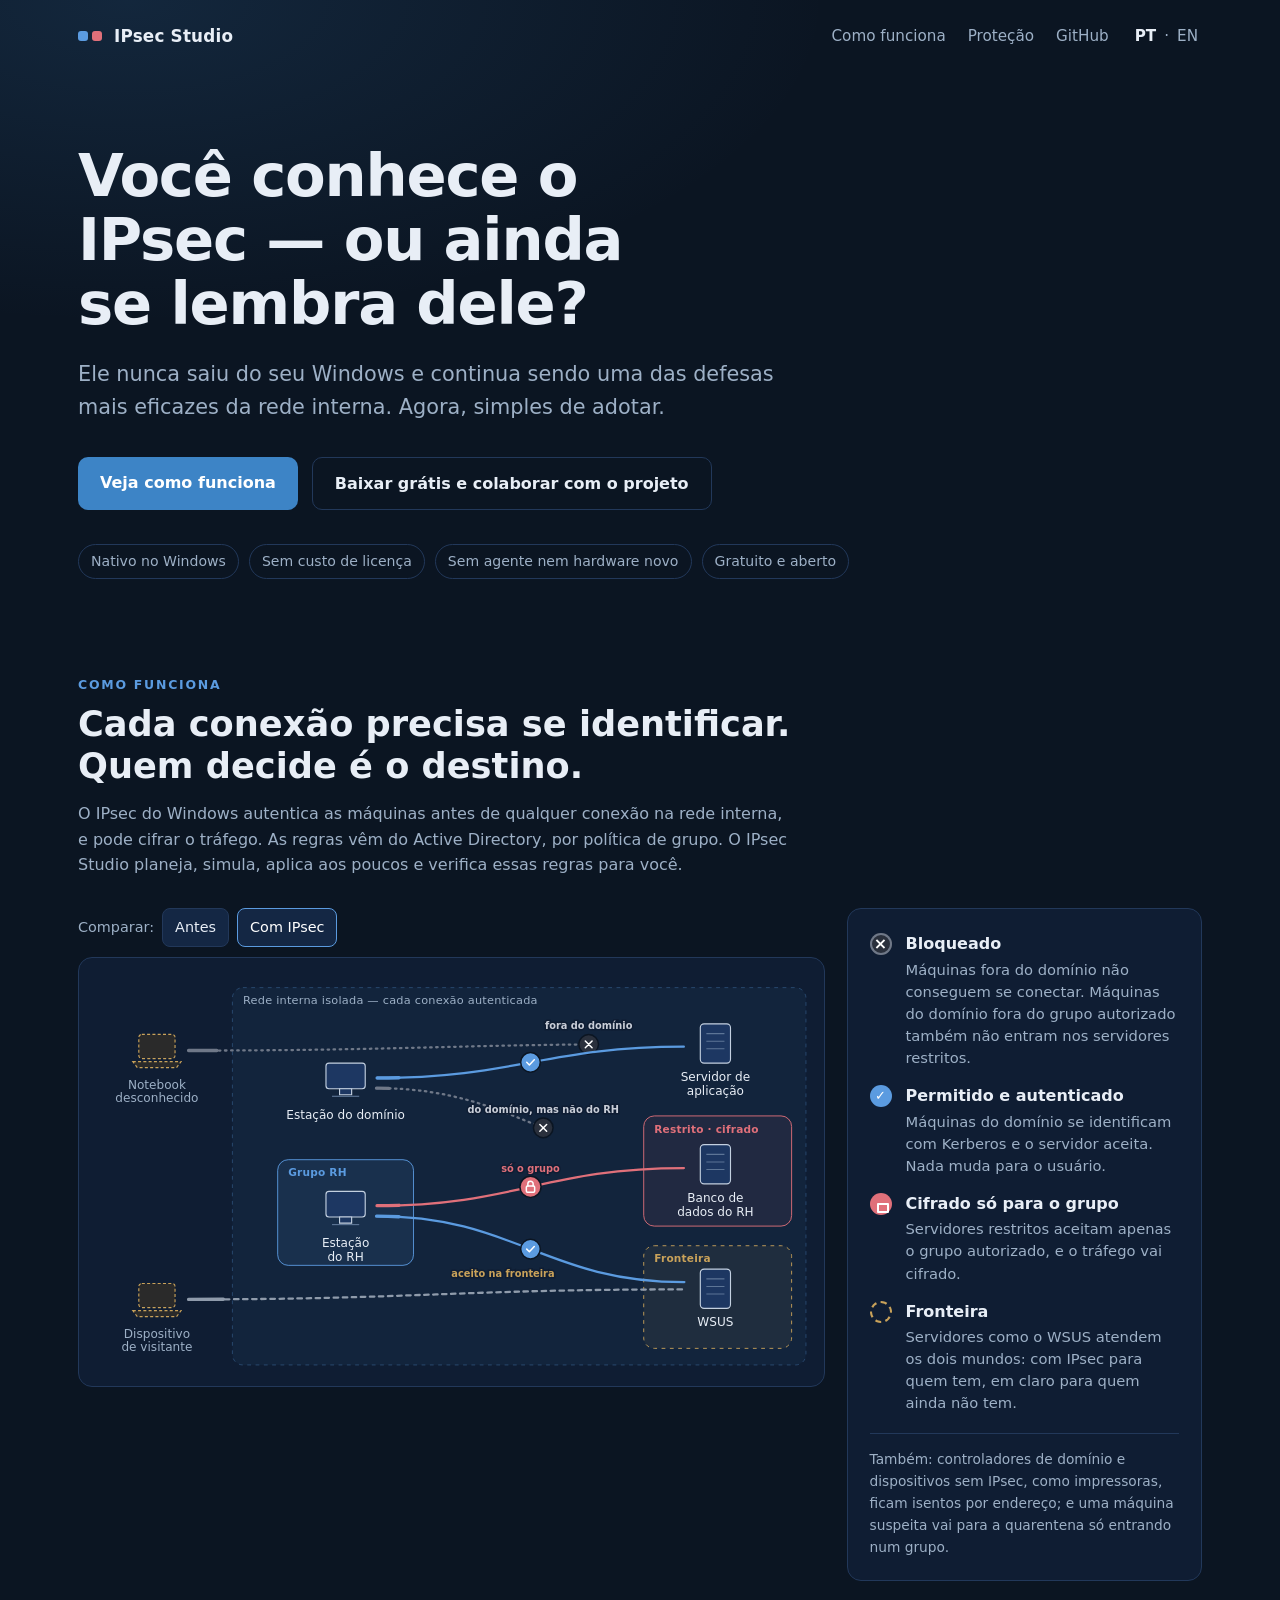
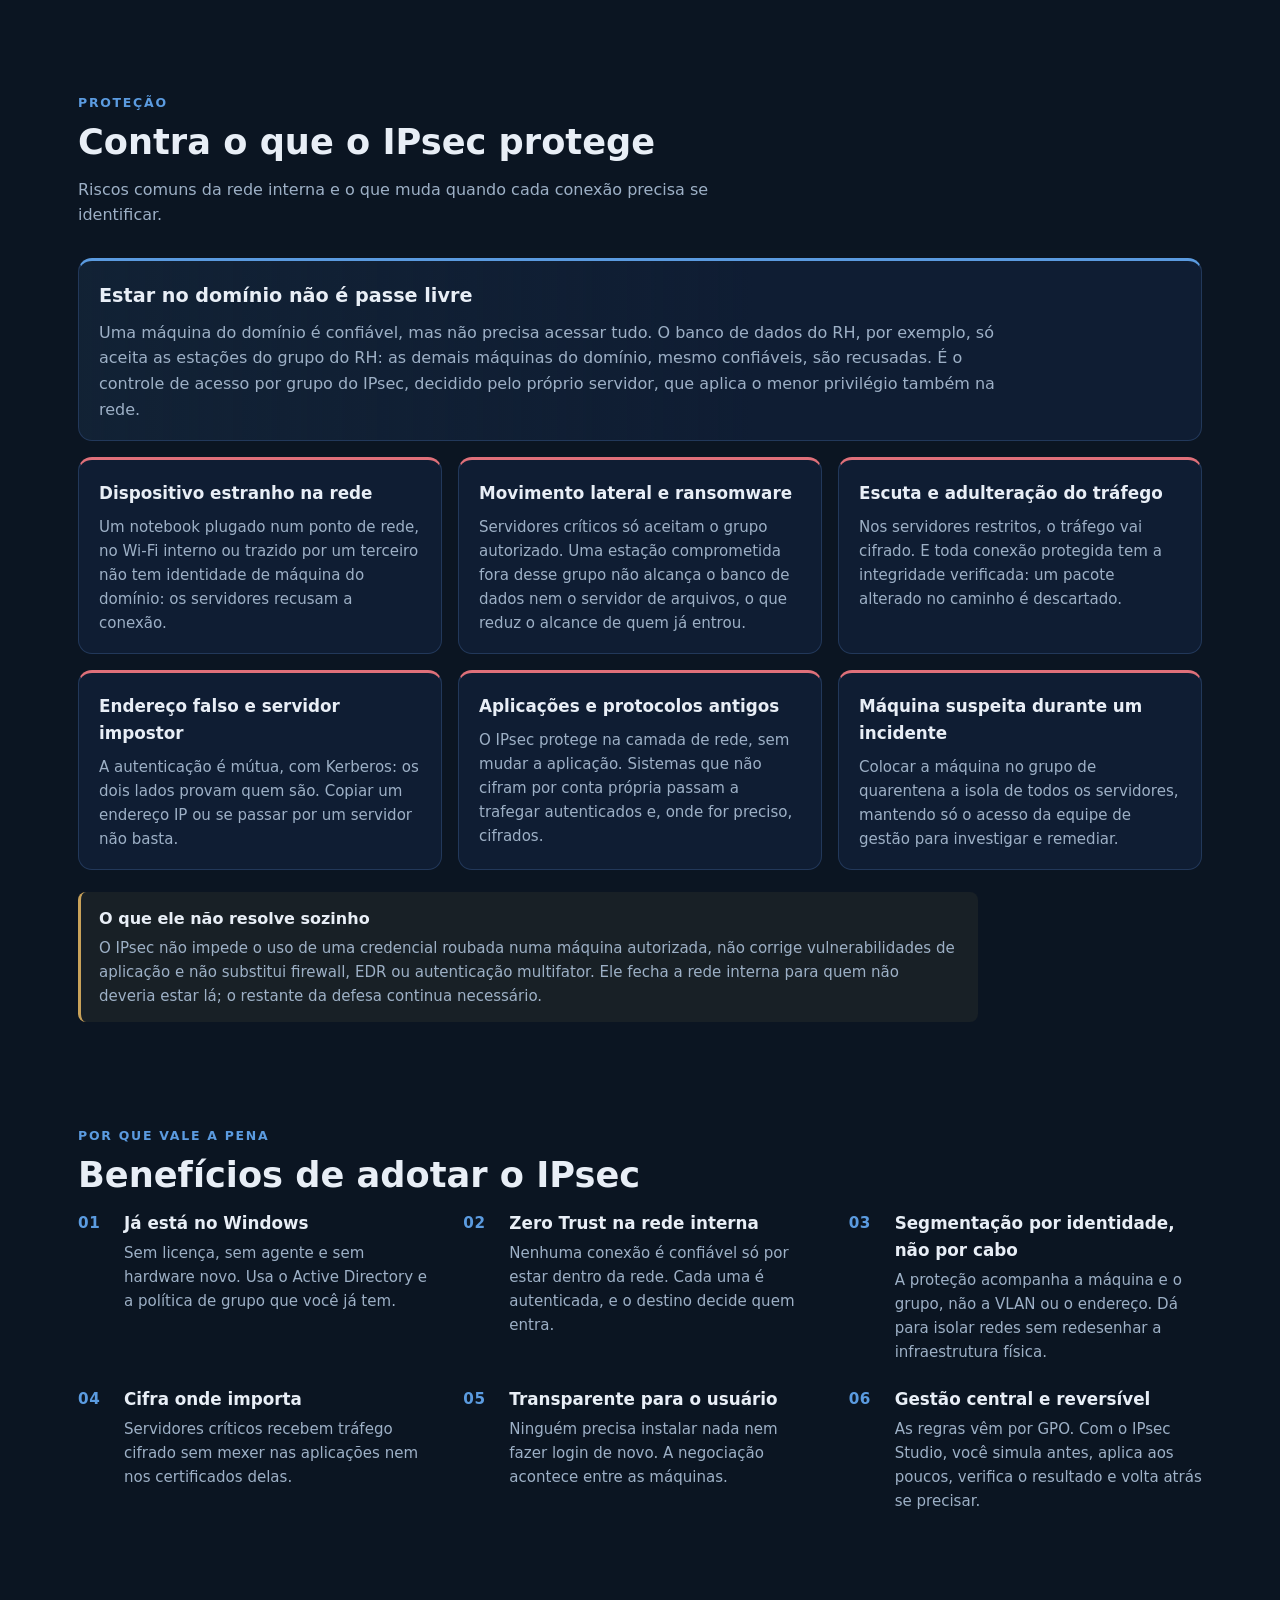
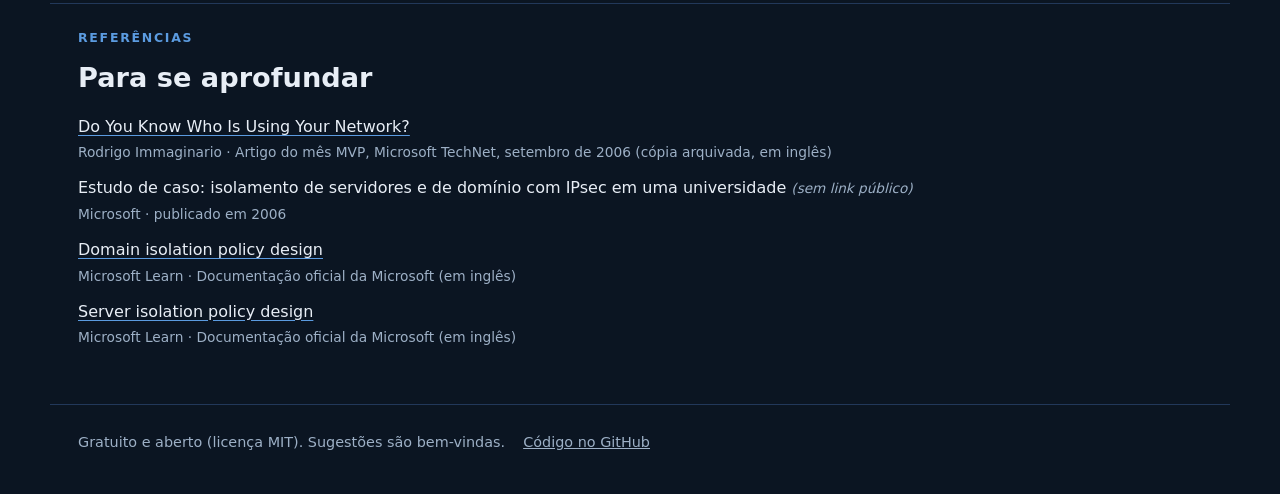
==== site/index.html @ 06e70c64 "Site prototype: group access among trusted domain machines (HR database example, also in the diagram" ====
<!doctype html>
<html lang="pt-BR">
<head>
  <meta charset="utf-8">
  <meta name="viewport" content="width=device-width, initial-scale=1">
  <meta http-equiv="Content-Security-Policy" content="default-src 'self'; img-src 'self' data:; style-src 'self'; script-src 'self'; base-uri 'none'; form-action 'none'">
  <title>IPsec Studio</title>
  <meta name="description" content="IPsec Studio: isolamento de rede interna com o IPsec nativo do Windows. Planejar, simular, aplicar aos poucos, verificar e voltar atrás.">
  <link rel="stylesheet" href="site.css">
</head>
<body>
  <header class="top">
    <a class="brand" href="#" id="brand">IPsec Studio</a>
    <nav>
      <a href="#how" data-i18n="nav.how">Como funciona</a>
      <a href="#protects" data-i18n="nav.protects">Proteção</a>
      <a href="https://github.com/rodrigoimmaginario/ipsec-studio" data-i18n="nav.github">GitHub</a>
      <span class="lang"><button type="button" id="lang-pt" aria-label="Português">PT</button><span aria-hidden="true">·</span><button type="button" id="lang-en" aria-label="English">EN</button></span>
    </nav>
  </header>

  <main>
    <section class="hero">
      <h1 id="headline">Você ainda se lembra do IPsec?</h1>
      <p class="subtitle" id="subtitle"></p>
      <div class="cta">
        <a class="btn primary" href="#how" id="cta-how" data-i18n="cta.how">Veja como funciona</a>
        <a class="btn ghost" href="https://github.com/rodrigoimmaginario/ipsec-studio/releases/latest" id="cta-download" data-i18n="cta.download">Baixar grátis</a>
      </div>
      <ul class="facts" id="facts"></ul>
    </section>

    <section class="how" id="how">
      <p class="eyebrow" data-i18n="how.eyebrow">Como funciona</p>
      <h2 data-i18n="how.title"></h2>
      <p class="intro" data-i18n="how.intro"></p>

      <div class="stage">
        <div class="diagram-wrap">
          <div class="compare" role="group" aria-labelledby="compare-label">
            <span id="compare-label" data-i18n="controls.compare">Comparar:</span>
            <button type="button" class="ctl" id="btn-before"></button>
            <button type="button" class="ctl" id="btn-after"></button>
          </div>
          <div class="diagram" id="diagram" role="img" aria-describedby="states"></div>
        </div>
        <div class="story">
          <p class="before-text" id="before-text" data-i18n="beforeText" hidden></p>
          <ul class="states" id="states"></ul>
          <p class="also" data-i18n="alsoNote"></p>
        </div>
      </div>
    </section>

    <section class="protects" id="protects">
      <p class="eyebrow" data-i18n="protects.eyebrow">Proteção</p>
      <h2 data-i18n="protects.title"></h2>
      <p class="intro" data-i18n="protects.intro"></p>
      <div class="card featured" id="protect-featured"></div>
      <ul class="cards" id="protect-items"></ul>
      <div class="limits">
        <b data-i18n="protects.limits.title"></b>
        <p data-i18n="protects.limits.text"></p>
      </div>
    </section>

    <section class="benefits" id="benefits">
      <p class="eyebrow" data-i18n="benefits.eyebrow">Por que vale a pena</p>
      <h2 data-i18n="benefits.title"></h2>
      <ul class="benefit-list" id="benefit-items"></ul>
    </section>

    <section class="references" id="references">
      <p class="eyebrow" data-i18n="references.eyebrow">Referências</p>
      <h2 data-i18n="references.title"></h2>
      <ul class="ref-list" id="ref-items"></ul>
    </section>
  </main>

  <footer class="foot">
    <span data-i18n="footer.free">Gratuito e aberto (licença MIT).</span>
    <a href="https://github.com/rodrigoimmaginario/ipsec-studio" data-i18n="footer.repo">Código no GitHub</a>
  </footer>

  <aside class="proto" id="proto-panel" hidden>
    <span data-i18n="proto.label">Protótipo — abertura:</span>
    <button type="button" id="proto-a">A</button><button type="button" id="proto-b">B</button><button type="button" id="proto-c">C</button>
  </aside>

  <script src="i18n.js"></script>
  <script src="model.js"></script>
  <script src="site.js"></script>
</body>
</html>
---- site/site.css ----
/* IPsec Studio site — sober, technical, dark. Outcome colours follow the product's simulation matrix
   (authenticated blue, encrypted wine, clear grey, refused graphite), adapted for a dark background. */
:root {
  --bg: #0b1522; --surface: #0f1d33; --surface-2: #142744; --line: #22385a;
  --ink: #e8eef6; --muted: #9db0c6; --accent: #3d84c6; --accent-ink: #ffffff;
  --auth: #5b9be0; --enc: #e0707a; --clear: #8f9bab; --refused: #6f7888; --refused-badge: #2a303c;
  --boundary: #c9a25a; --quarantine: #e0707a;
  --radius: 14px;
  --font: system-ui, -apple-system, "Segoe UI", Roboto, "Helvetica Neue", Arial, sans-serif;
}
* { box-sizing: border-box; }
html { scroll-behavior: smooth; }
@media (prefers-reduced-motion: reduce) { html { scroll-behavior: auto; } }
body { margin: 0; background: radial-gradient(1000px 460px at 10% 0%, rgba(61,132,198,.16), transparent 70%) no-repeat, var(--bg); color: var(--ink); font: 16px/1.6 var(--font); -webkit-font-smoothing: antialiased; }
a { color: inherit; }
button { font: inherit; cursor: pointer; }
:focus-visible { outline: 2px solid var(--accent); outline-offset: 3px; border-radius: 6px; }

/* header */
.top { display: flex; align-items: center; justify-content: space-between; max-width: 1180px; margin: 0 auto; padding: 22px 28px; }
.brand { font-weight: 700; letter-spacing: .2px; text-decoration: none; font-size: 1.05rem; }
.brand::before { content: ""; display: inline-block; width: 10px; height: 10px; margin-right: 10px; border-radius: 3px; background: var(--auth); box-shadow: 14px 0 0 var(--enc); margin-right: 26px; vertical-align: 1px; }
.top nav { display: flex; align-items: center; gap: 22px; font-size: .95rem; color: var(--muted); }
.top nav a { text-decoration: none; }
.top nav a:hover { color: var(--ink); }
.lang { display: inline-flex; align-items: center; gap: 4px; }
.lang button { background: none; border: 0; color: var(--muted); padding: 2px 4px; }
.lang button[aria-pressed="true"] { color: var(--ink); font-weight: 600; }

/* hero */
.hero { max-width: 1180px; margin: 0 auto; padding: 72px 28px 56px; }
.hero h1 { font-size: clamp(2.2rem, 5.2vw, 3.7rem); line-height: 1.08; letter-spacing: -.02em; max-width: 15ch; margin: 0 0 22px; }
.subtitle { font-size: clamp(1.05rem, 1.8vw, 1.3rem); color: var(--muted); max-width: 56ch; margin: 0 0 32px; }
.cta { display: flex; flex-wrap: wrap; gap: 14px; margin-bottom: 34px; }
.btn { display: inline-block; padding: 13px 22px; border-radius: 10px; text-decoration: none; font-weight: 600; }
.btn.primary { background: var(--accent); color: var(--accent-ink); }
.btn.primary:hover { filter: brightness(1.08); }
.btn.ghost { border: 1px solid var(--line); color: var(--ink); }
.btn.ghost:hover { border-color: var(--muted); }
.facts { list-style: none; display: flex; flex-wrap: wrap; gap: 10px; padding: 0; margin: 0; }
.facts li { font-size: .88rem; color: var(--muted); border: 1px solid var(--line); border-radius: 999px; padding: 5px 12px; }

/* how it works */
.how { max-width: 1180px; margin: 0 auto; padding: 40px 28px 72px; }
.eyebrow { text-transform: uppercase; letter-spacing: .14em; font-size: .78rem; color: var(--auth); margin: 0 0 8px; font-weight: 600; }
.how h2 { font-size: clamp(1.5rem, 3vw, 2.2rem); line-height: 1.2; margin: 0 0 14px; max-width: 30ch; }
.intro { color: var(--muted); max-width: 70ch; margin: 0 0 30px; }
.stage { display: grid; grid-template-columns: minmax(0, 2.1fr) minmax(260px, 1fr); gap: 22px; align-items: stretch; }
@media (max-width: 900px) { .stage { grid-template-columns: minmax(0, 1fr); } }
.diagram { background: var(--surface); border: 1px solid var(--line); border-radius: var(--radius); padding: 10px; }
.diagram svg { display: block; width: 100%; height: auto; }
.story { background: var(--surface); border: 1px solid var(--line); border-radius: var(--radius); padding: 22px; display: flex; flex-direction: column; }
.diagram-wrap { display: flex; flex-direction: column; gap: 10px; min-width: 0; }
.compare { display: flex; gap: 8px; align-items: center; flex-wrap: wrap; color: var(--muted); font-size: .9rem; }
.before-text { margin: 0 0 14px; padding: 10px 12px; border-left: 3px solid var(--clear); color: var(--ink); background: rgba(143,155,171,.08); border-radius: 6px; }
.before-text[hidden] { display: none; }
.states { list-style: none; padding: 0; margin: 0; display: grid; gap: 14px; transition: opacity .3s; }
.states.dim { opacity: .35; }
.state { display: grid; grid-template-columns: 26px 1fr; gap: 10px; align-items: start; }
.state b { display: block; font-size: 1rem; margin-bottom: 2px; }
.state p { margin: 0; color: var(--muted); font-size: .92rem; line-height: 1.5; }
.mark { width: 22px; height: 22px; border-radius: 50%; margin-top: 2px; position: relative; }
.state.refused .mark { background: var(--refused-badge); box-shadow: inset 0 0 0 2px var(--refused); }
.state.refused .mark::after { content: '×'; position: absolute; inset: 0; display: grid; place-items: center; color: #fff; font-weight: 700; line-height: 1; }
.state.auth .mark { background: var(--auth); }
.state.auth .mark::after { content: '✓'; position: absolute; inset: 0; display: grid; place-items: center; color: #fff; font-size: 13px; }
.state.enc .mark { background: var(--enc); }
.state.enc .mark::after { content: ''; position: absolute; left: 7px; top: 10px; width: 8px; height: 6px; border: 2px solid #fff; border-radius: 1px; }
.state.boundary .mark { background: transparent; border: 2px dashed var(--boundary); }
.also { margin: 18px 0 0; padding-top: 14px; border-top: 1px solid var(--line); color: var(--muted); font-size: .86rem; }
.ctl { background: var(--surface-2); color: var(--ink); border: 1px solid var(--line); border-radius: 8px; padding: 7px 12px; font-size: .9rem; }
.ctl:hover { border-color: var(--muted); }
.ctl[aria-pressed="true"] { border-color: var(--auth); color: #fff; }

/* diagram drawing */
.zone rect { fill: rgba(91,155,224,.05); stroke: rgba(91,155,224,.35); stroke-width: 1.2; stroke-dasharray: 5 6; }
.zone text { fill: var(--muted); font-size: 15px; letter-spacing: .02em; }
.zone.restricted rect { fill: rgba(224,112,122,.07); stroke: var(--enc); stroke-dasharray: none; }
.zone.boundary rect { fill: rgba(201,162,90,.07); stroke: var(--boundary); }
.zone.exempt rect { fill: rgba(143,155,171,.06); stroke: var(--clear); }
.zone.group rect { fill: rgba(91,155,224,.10); stroke: var(--auth); stroke-dasharray: none; }
.zone.restricted text, .zone.boundary text, .zone.group text { font-size: 14px; font-weight: 600; }
.zone.restricted text { fill: var(--enc); } .zone.boundary text { fill: var(--boundary); } .zone.group text { fill: var(--auth); }
.note { font-size: 13px; font-weight: 600; paint-order: stroke; stroke: var(--surface); stroke-width: 4px; }
.note.refused { fill: #c9ced8; } .note.enc { fill: var(--enc); } .note.clear { fill: var(--boundary); } .note.auth { fill: var(--auth); }
.node .dev { fill: #16294a; stroke: #5d7596; stroke-width: 1.5; }
.node .dev-line { stroke: #5d7596; stroke-width: 1.5; fill: none; }
.node text { fill: var(--muted); font-size: 16px; }
.node .dev { fill: #1d3762; stroke: #c3d0e0; }
.node text { fill: var(--ink); }
.node.outsider .dev { stroke: var(--boundary); stroke-dasharray: 4 3; fill: #2a2a2a; }
.node.outsider text { fill: var(--muted); }
.link .track { fill: none; stroke-width: 3; stroke-linecap: round; }
.link .pulse { fill: none; stroke-width: 4.5; stroke-linecap: round; stroke-dasharray: 7 93; stroke-dashoffset: 100; animation: travel 2.2s linear infinite; animation-delay: calc(var(--i) * .35s); }
.link.auth .track, .link.auth .pulse { stroke: var(--auth); }
.link.enc .track, .link.enc .pulse { stroke: var(--enc); }
.link.clear .track { stroke: var(--clear); stroke-dasharray: 6 6; } .link.clear .pulse { stroke: var(--clear); }
.link.refused .track { stroke: var(--refused); stroke-dasharray: 2 6; } .link.refused .pulse { stroke: var(--refused); animation-name: travel-stop; }
.badge circle { stroke: var(--bg); stroke-width: 2; }
.badge path, .badge rect { fill: none; stroke: #fff; stroke-width: 2; stroke-linecap: round; stroke-linejoin: round; }
.badge.auth circle { fill: var(--auth); } .badge.enc circle { fill: var(--enc); } .badge.refused circle { fill: var(--refused-badge); }
@keyframes travel { from { stroke-dashoffset: 100; } to { stroke-dashoffset: 0; } }
/* blocked: the pulse runs only along the line drawn up to the "X", stops there and fades */
@keyframes travel-stop { 0% { stroke-dashoffset: 100; opacity: 1; } 78% { stroke-dashoffset: 7; opacity: 1; } 100% { stroke-dashoffset: 7; opacity: 0; } }
svg[data-motion="reduced"] .pulse { display: none; }
@media (prefers-reduced-motion: reduce) { .link .pulse { display: none; } }

/* protection and benefits */
.protects, .benefits { max-width: 1180px; margin: 0 auto; padding: 40px 28px 64px; }
.protects h2, .benefits h2 { font-size: clamp(1.5rem, 3vw, 2.2rem); line-height: 1.2; margin: 0 0 14px; }
.cards { list-style: none; padding: 0; margin: 0 0 22px; display: grid; grid-template-columns: repeat(auto-fit, minmax(300px, 1fr)); gap: 16px; }
.card { background: var(--surface); border: 1px solid var(--line); border-radius: var(--radius); padding: 20px 20px 18px; border-top: 3px solid var(--enc); }
.card h3 { margin: 0 0 8px; font-size: 1.05rem; }
.card p { margin: 0; color: var(--muted); font-size: .94rem; }
.limits { border-left: 3px solid var(--boundary); background: rgba(201,162,90,.07); border-radius: 8px; padding: 14px 18px; max-width: 900px; }
.limits b { display: block; margin-bottom: 4px; }
.limits p { margin: 0; color: var(--muted); font-size: .94rem; }
.benefit-list { list-style: none; padding: 0; margin: 10px 0 26px; display: grid; grid-template-columns: repeat(auto-fit, minmax(320px, 1fr)); gap: 22px 32px; counter-reset: b; }
.benefit-list li { counter-increment: b; position: relative; padding-left: 46px; }
.benefit-list li::before { content: counter(b, decimal-leading-zero); position: absolute; left: 0; top: 1px; font-weight: 700; color: var(--auth); font-size: .95rem; letter-spacing: .04em; }
.benefit-list b { display: block; font-size: 1.05rem; margin-bottom: 4px; }
.benefit-list p { margin: 0; color: var(--muted); font-size: .94rem; }
.card.featured { margin: 0 0 16px; border-top-color: var(--auth); background: linear-gradient(90deg, rgba(74,144,217,.10), var(--surface) 60%); }
.card.featured h3 { font-size: 1.2rem; }
.card.featured p { font-size: 1rem; max-width: 90ch; }
.references { max-width: 1180px; margin: 0 auto; padding: 24px 28px 56px; border-top: 1px solid var(--line); }
.references h2 { font-size: clamp(1.3rem, 2.4vw, 1.7rem); margin: 0 0 14px; }
.ref-list { list-style: none; padding: 0; margin: 0; display: grid; gap: 12px; }
.ref-list li { display: grid; gap: 2px; }
.ref-list a { color: var(--ink); text-decoration: underline; text-decoration-color: var(--auth); text-underline-offset: 3px; }
.ref-list a:hover { color: var(--auth); }
.ref-list em { color: var(--muted); font-size: .85rem; }
.ref-list small { color: var(--muted); font-size: .86rem; }

/* footer and prototype selector */
.foot { max-width: 1180px; margin: 0 auto; padding: 26px 28px 40px; border-top: 1px solid var(--line); color: var(--muted); display: flex; gap: 18px; flex-wrap: wrap; font-size: .9rem; }
.proto { position: fixed; left: 16px; bottom: 16px; background: #fff; color: #10203a; border-radius: 10px; padding: 8px 10px; font-size: .82rem; box-shadow: 0 6px 22px rgba(0,0,0,.35); display: flex; gap: 6px; align-items: center; }
.proto[hidden] { display: none; }
.proto button { border: 1px solid #c8d3e0; background: #f4f7fb; border-radius: 6px; padding: 2px 8px; }
.proto button[aria-pressed="true"] { background: #10203a; color: #fff; border-color: #10203a; }

/* small screens: no horizontal overflow; the diagram keeps a readable size and scrolls inside its own box */
@media (max-width: 640px) {
  .top { padding: 16px 18px; }
  .top nav { gap: 14px; }
  .top nav a[href="#how"] { display: none; }
  .hero { padding: 44px 18px 36px; }
  .how, .protects, .benefits, .references { padding: 28px 18px 48px; }
  .diagram { overflow-x: auto; -webkit-overflow-scrolling: touch; }
  .diagram svg { min-width: 640px; }
}
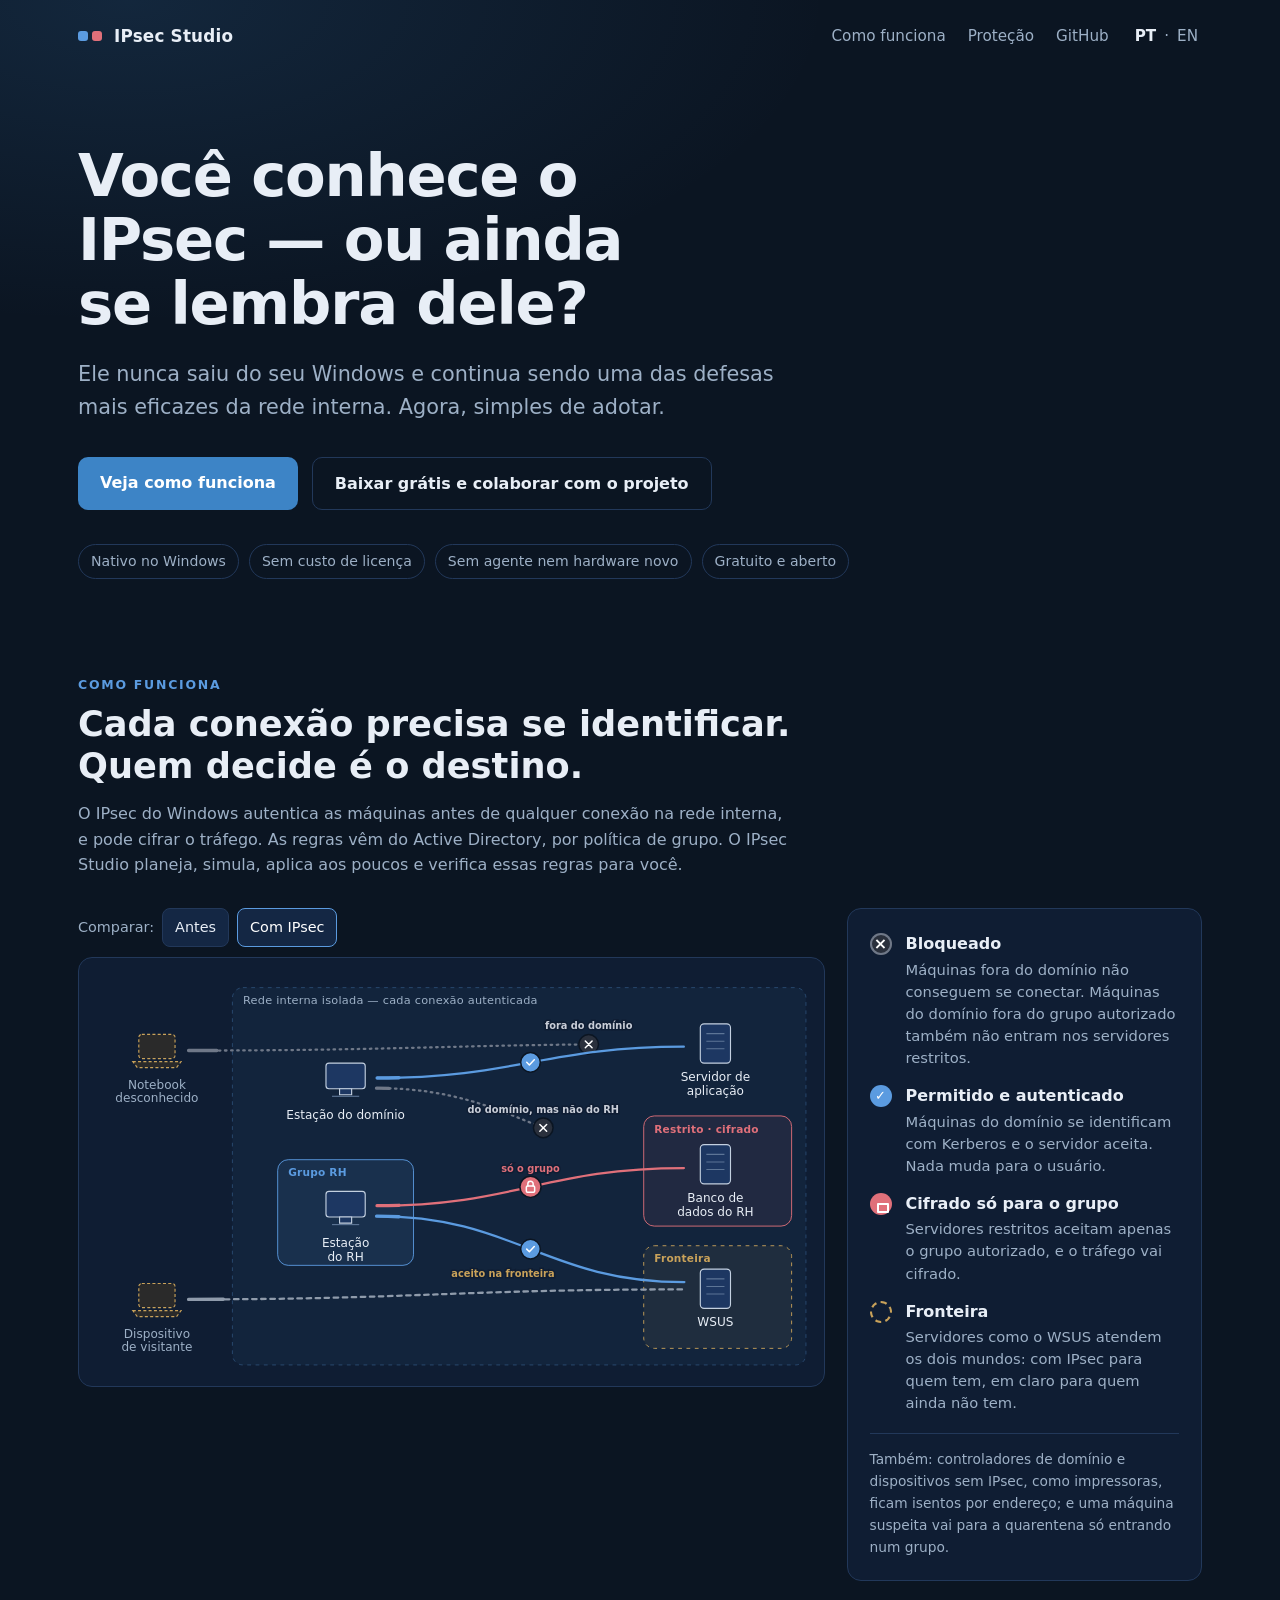
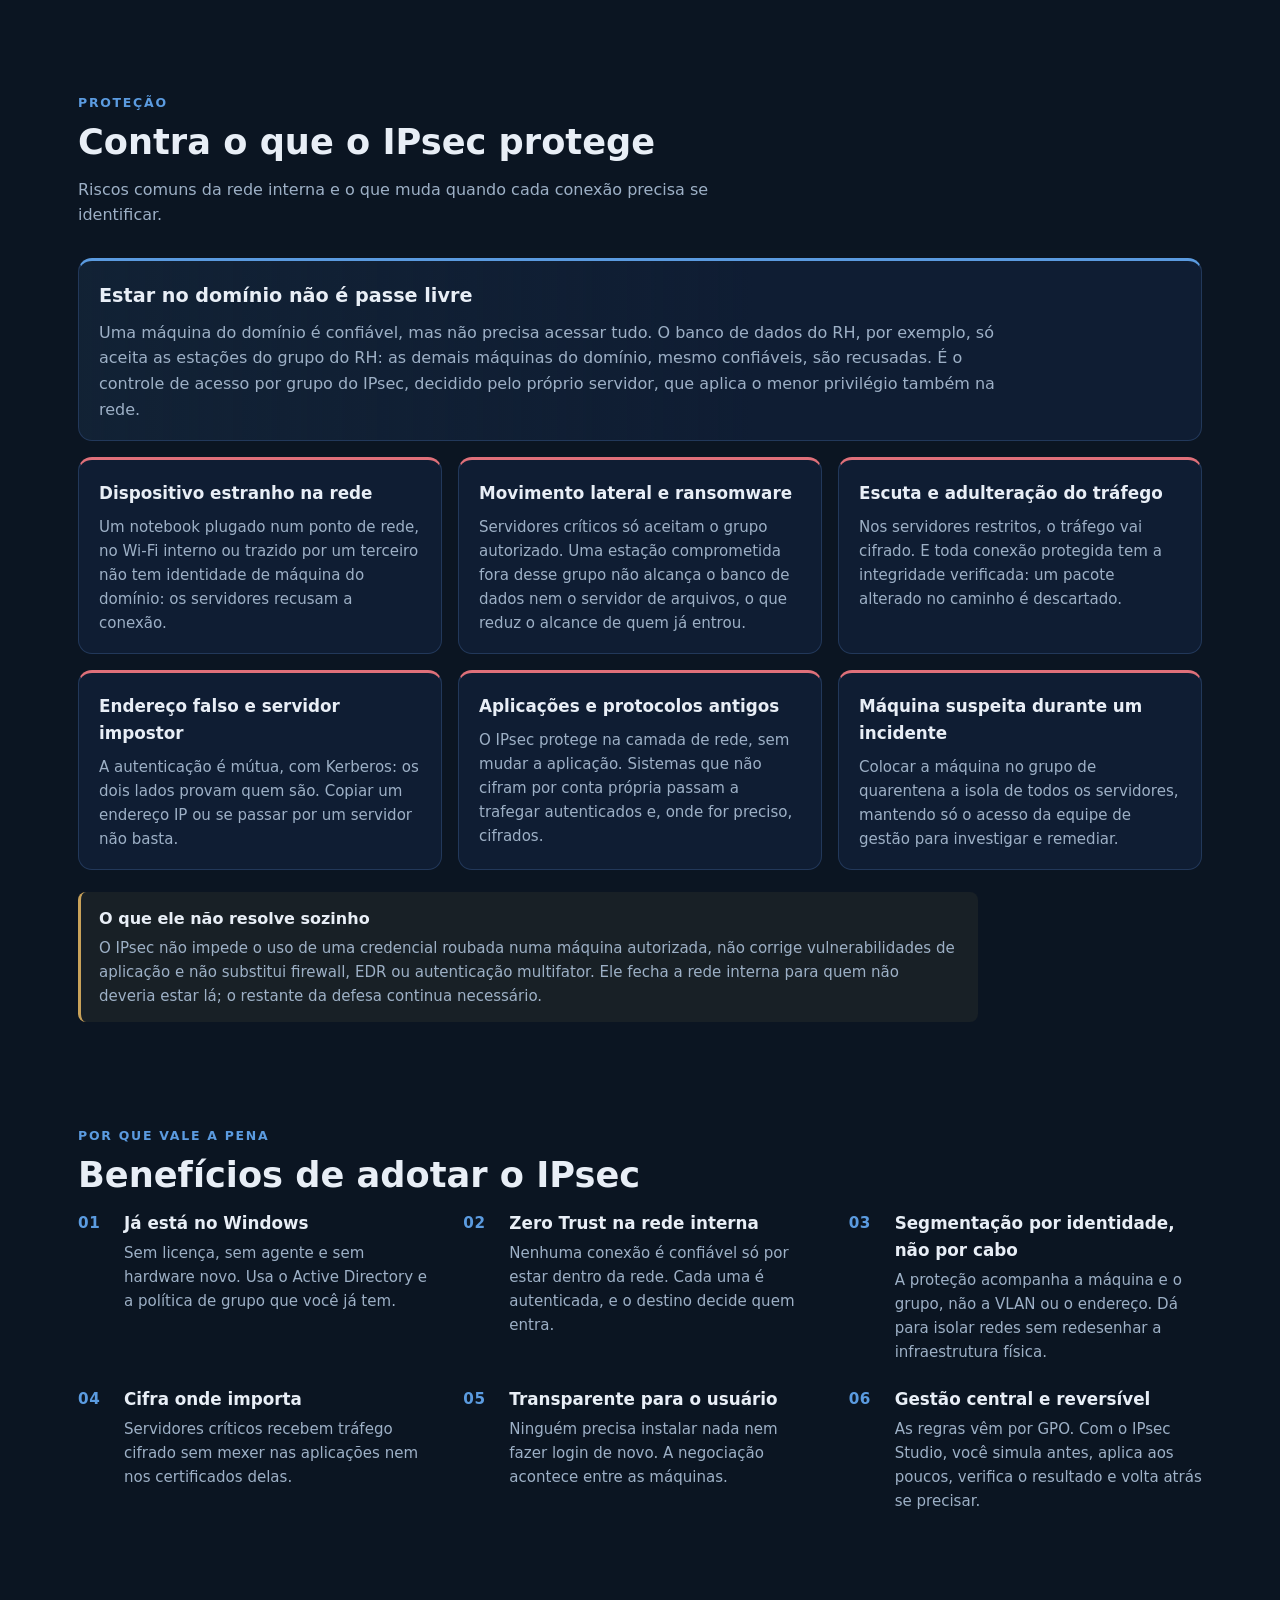
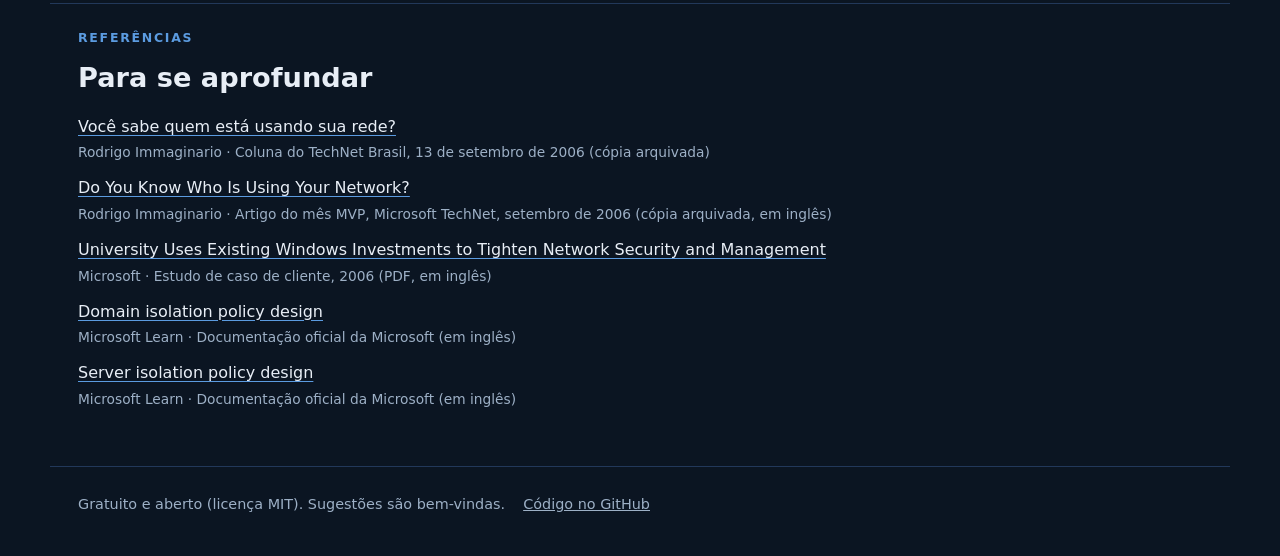
==== commit 48f4757c: "Site prototype: opening D from the 2006 article ('Do you know who is using your network?') and the P" ====
--- a/site/index.html
+++ b/site/index.html
@@ -84,7 +84,7 @@
 
   <aside class="proto" id="proto-panel" hidden>
     <span data-i18n="proto.label">Protótipo — abertura:</span>
-    <button type="button" id="proto-a">A</button><button type="button" id="proto-b">B</button><button type="button" id="proto-c">C</button>
+    <button type="button" id="proto-a">A</button><button type="button" id="proto-b">B</button><button type="button" id="proto-c">C</button><button type="button" id="proto-d">D</button>
   </aside>
 
   <script src="i18n.js"></script>
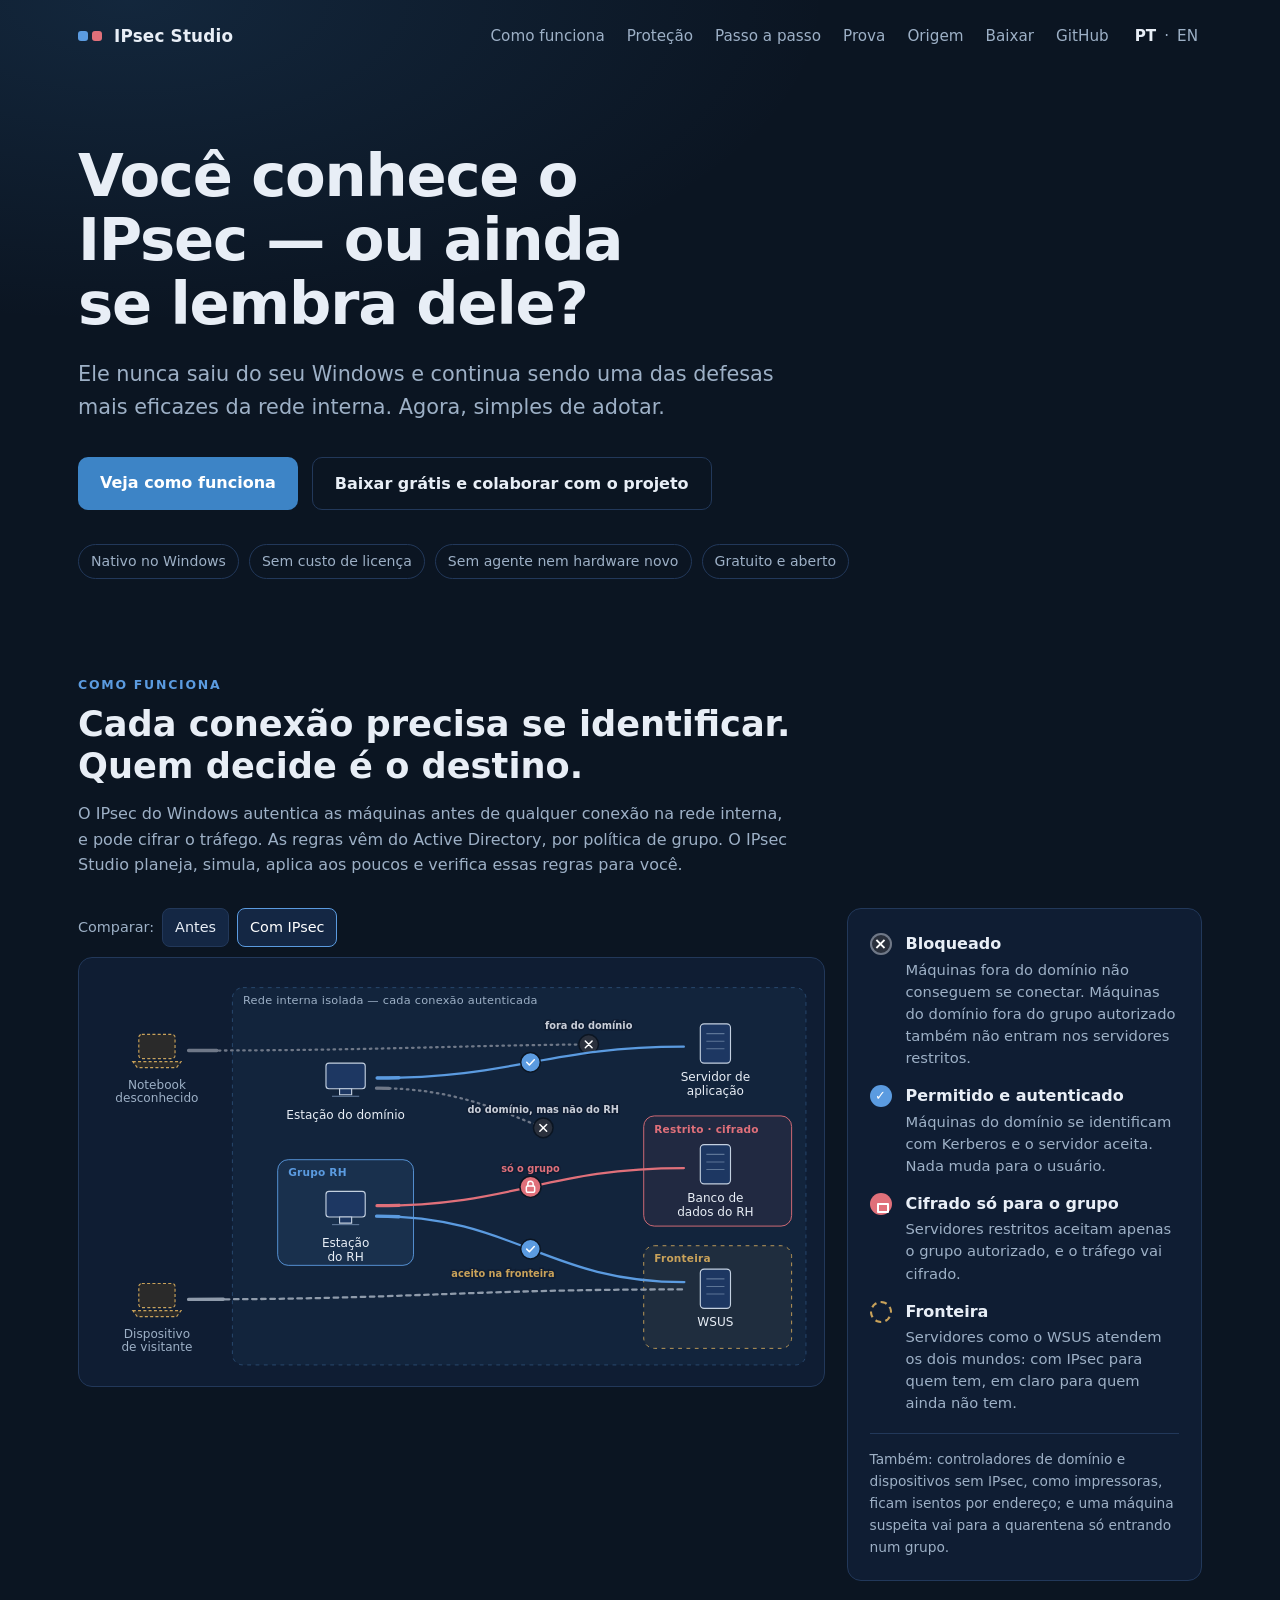
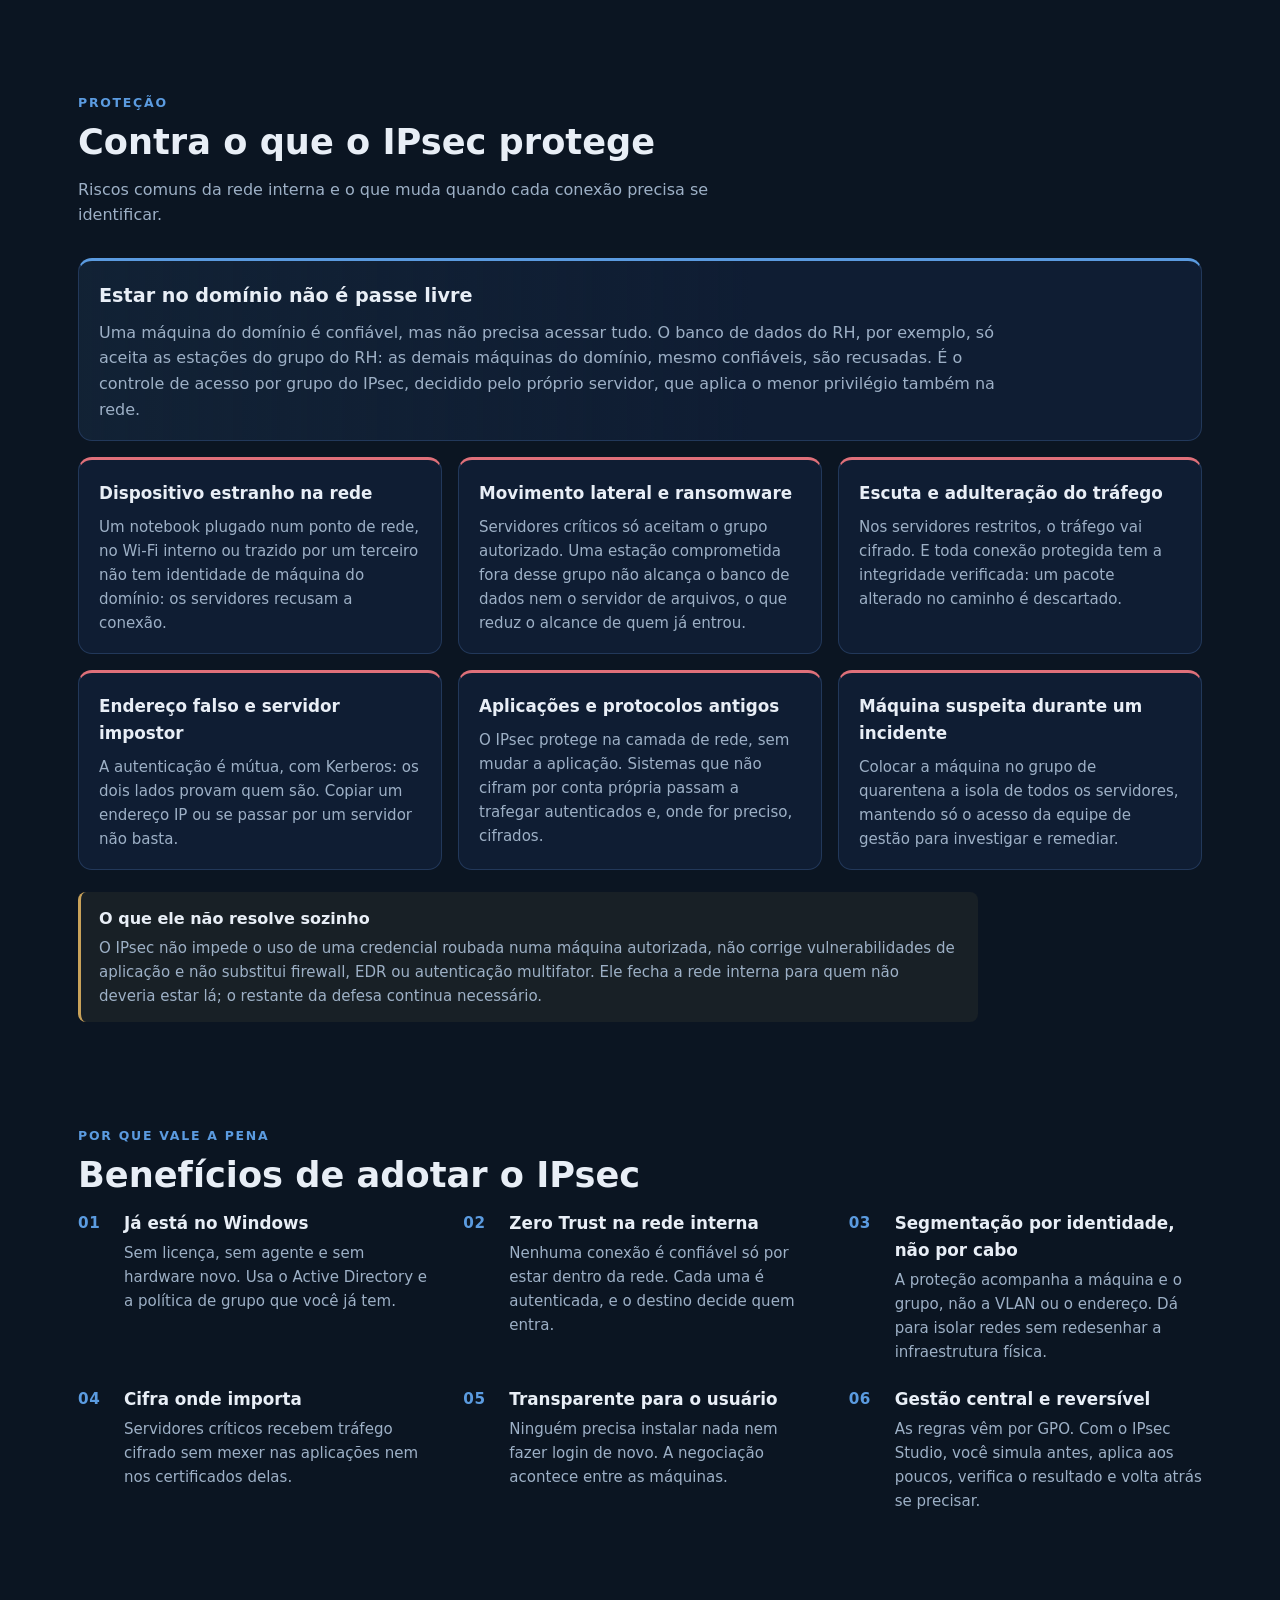
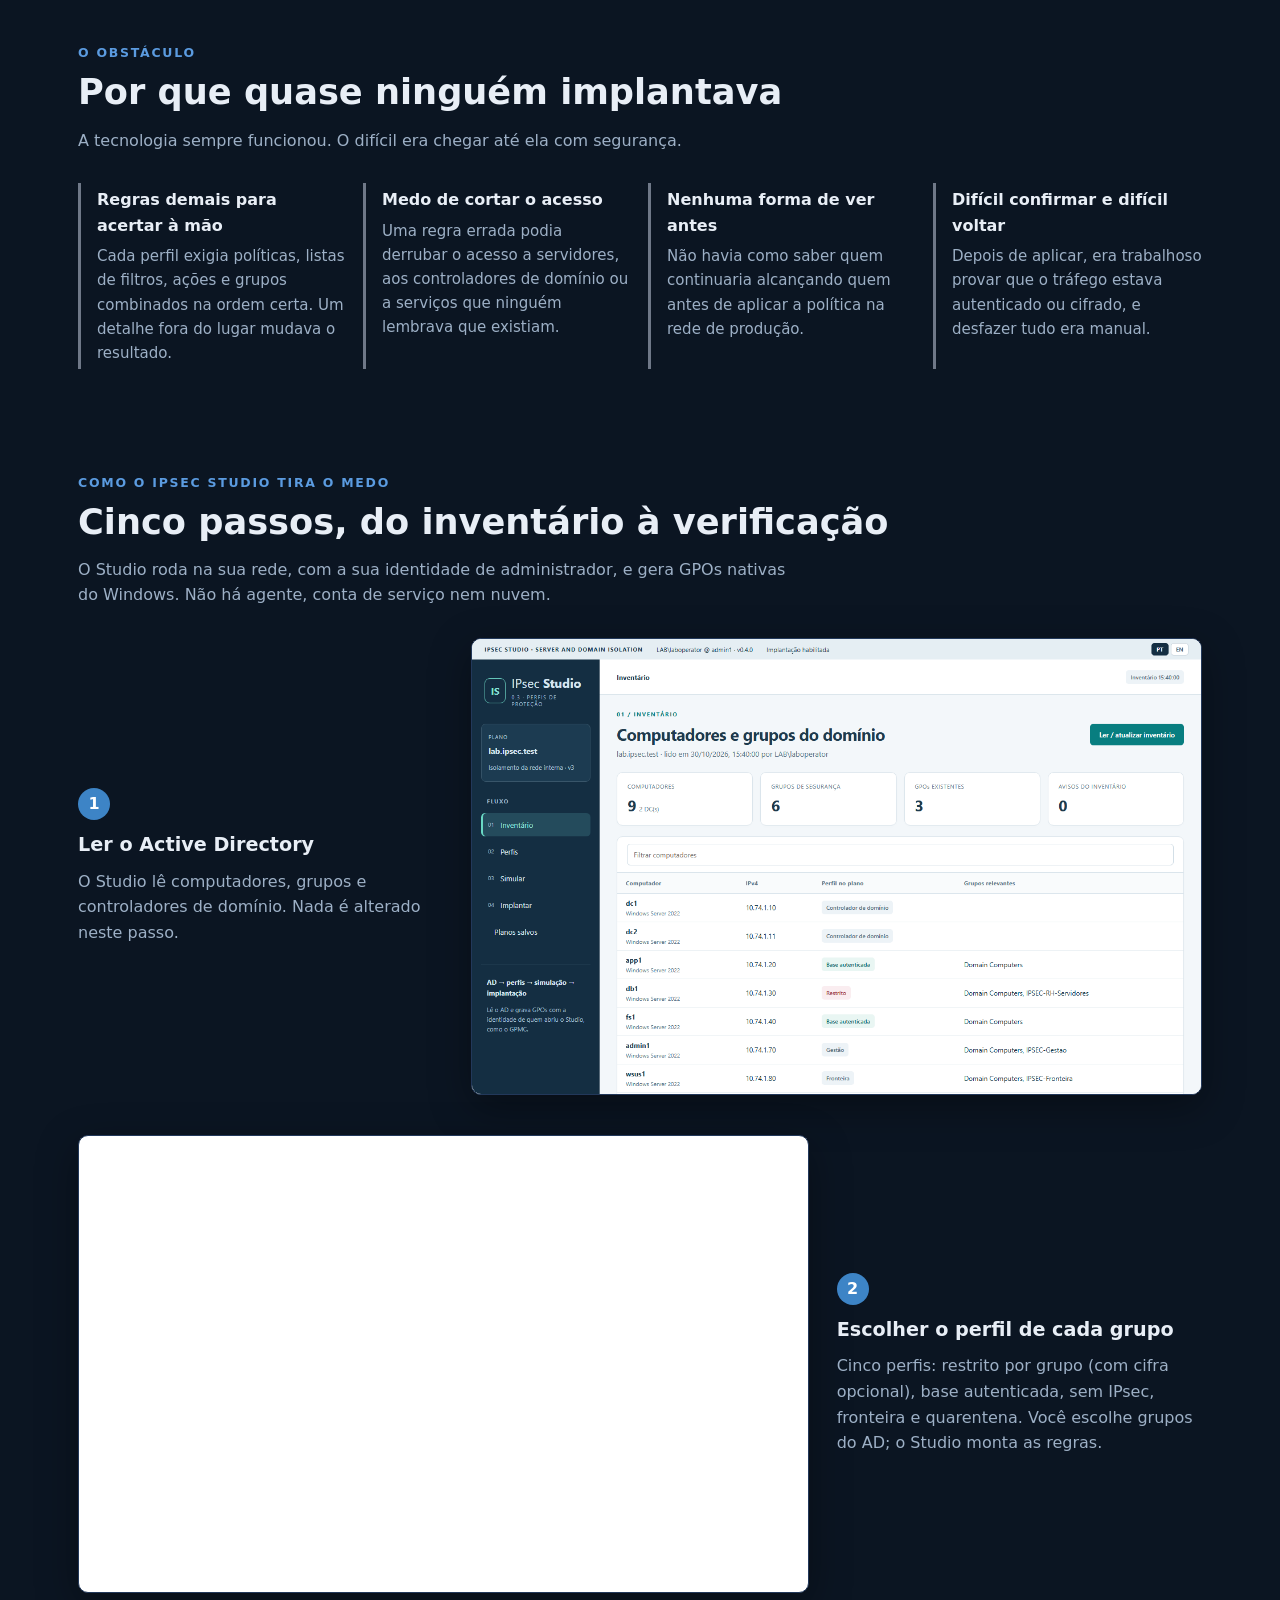
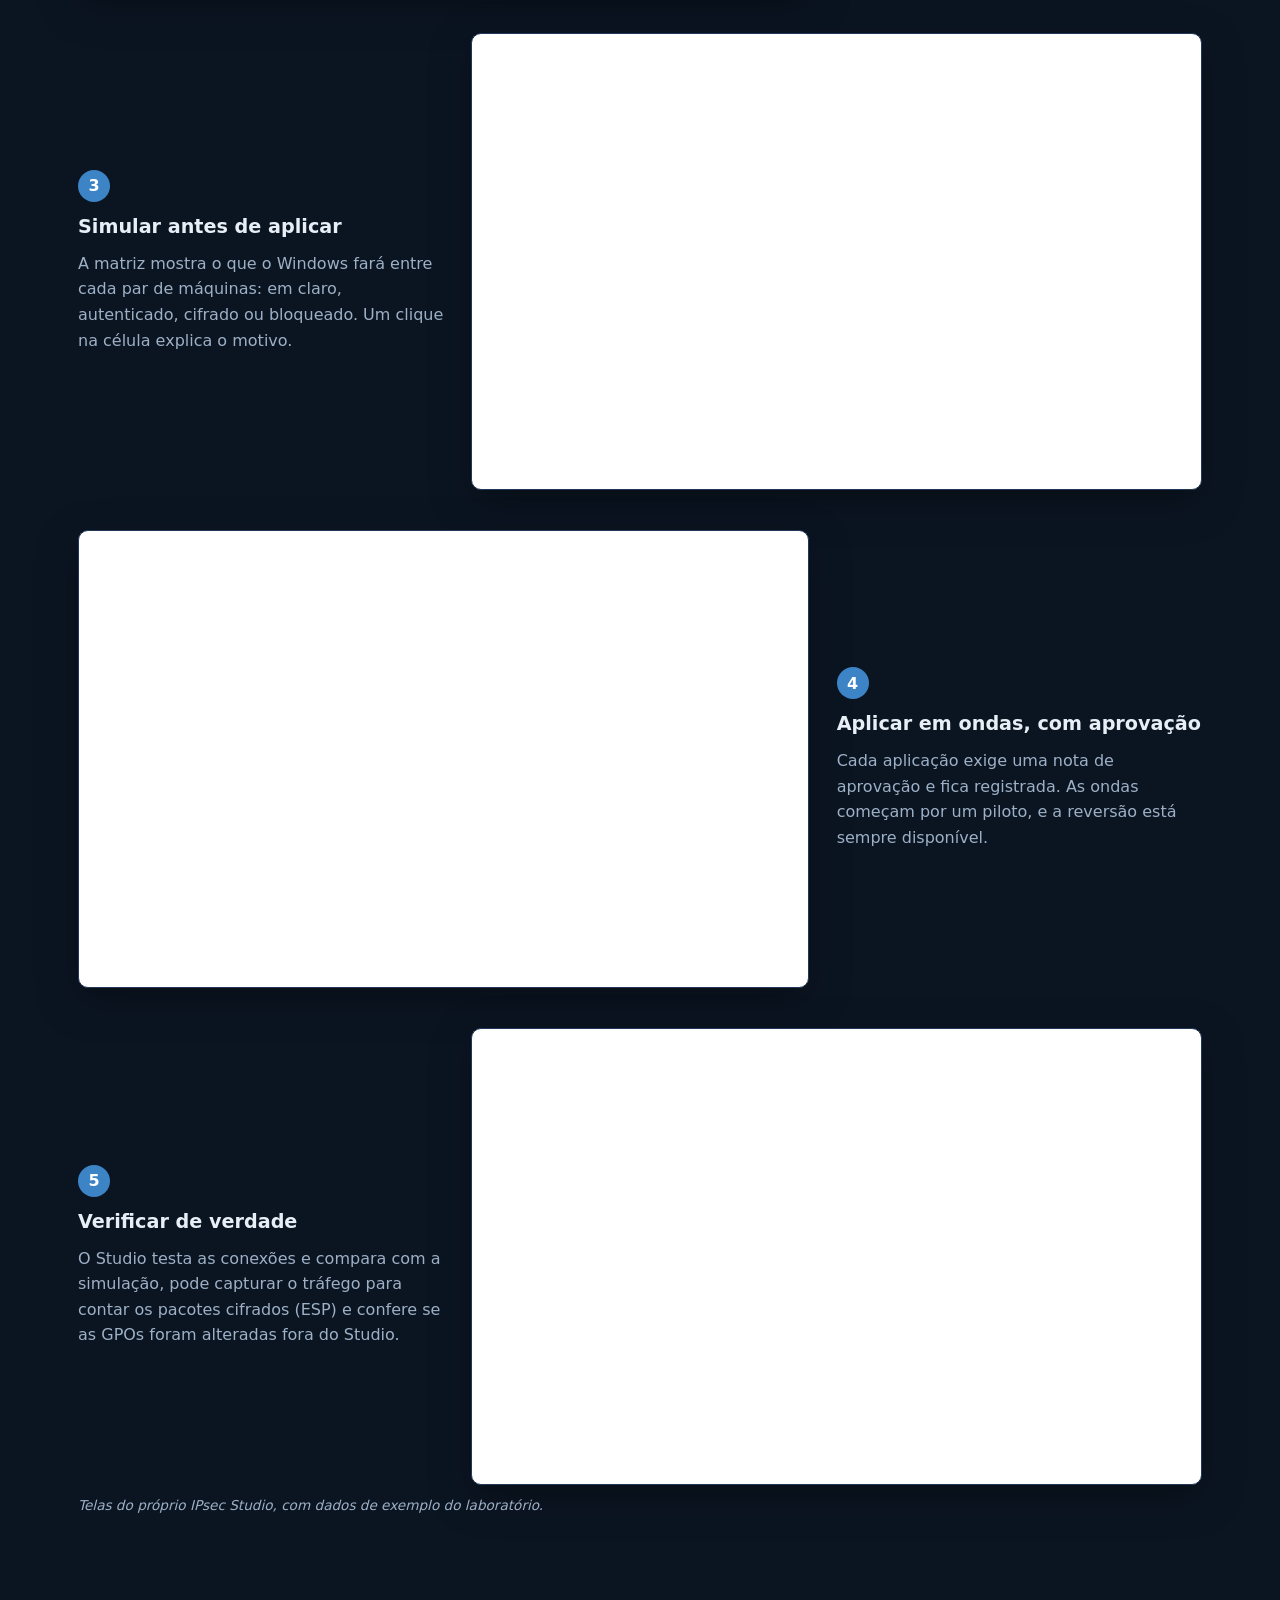
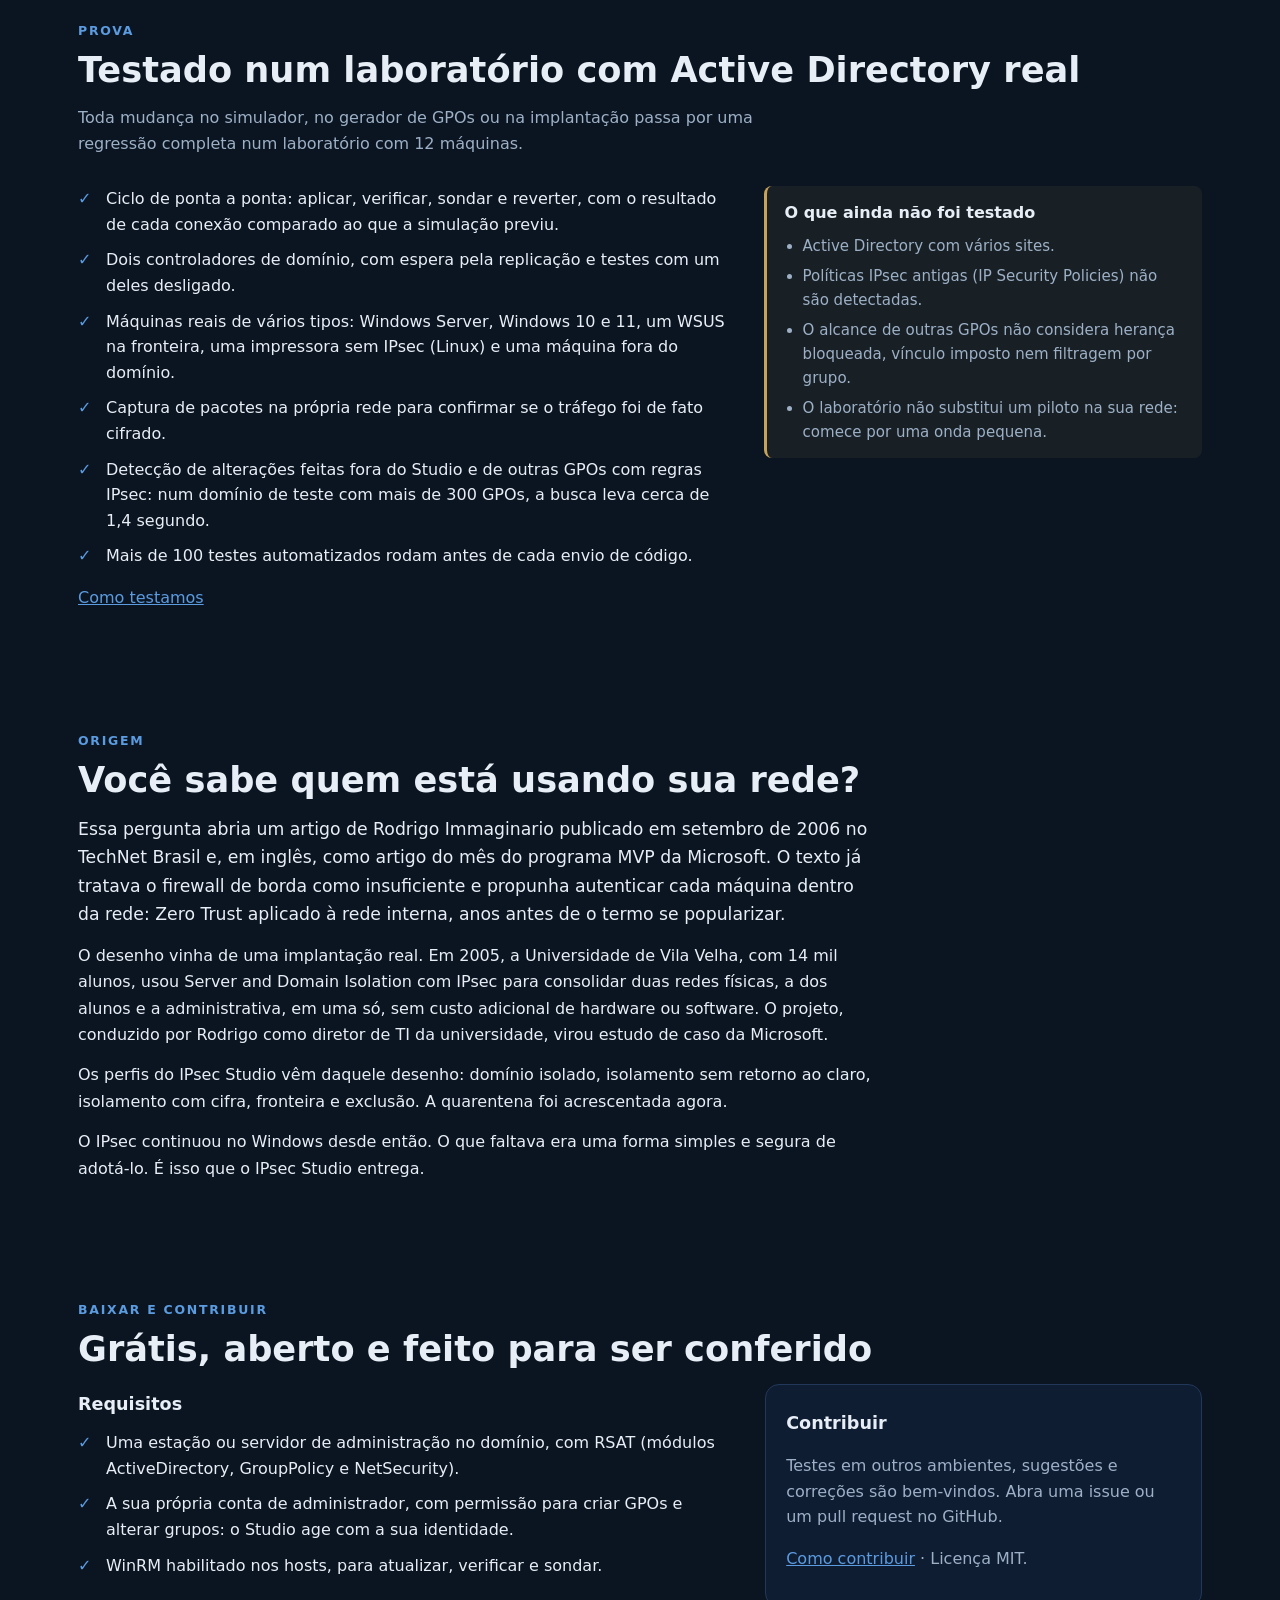
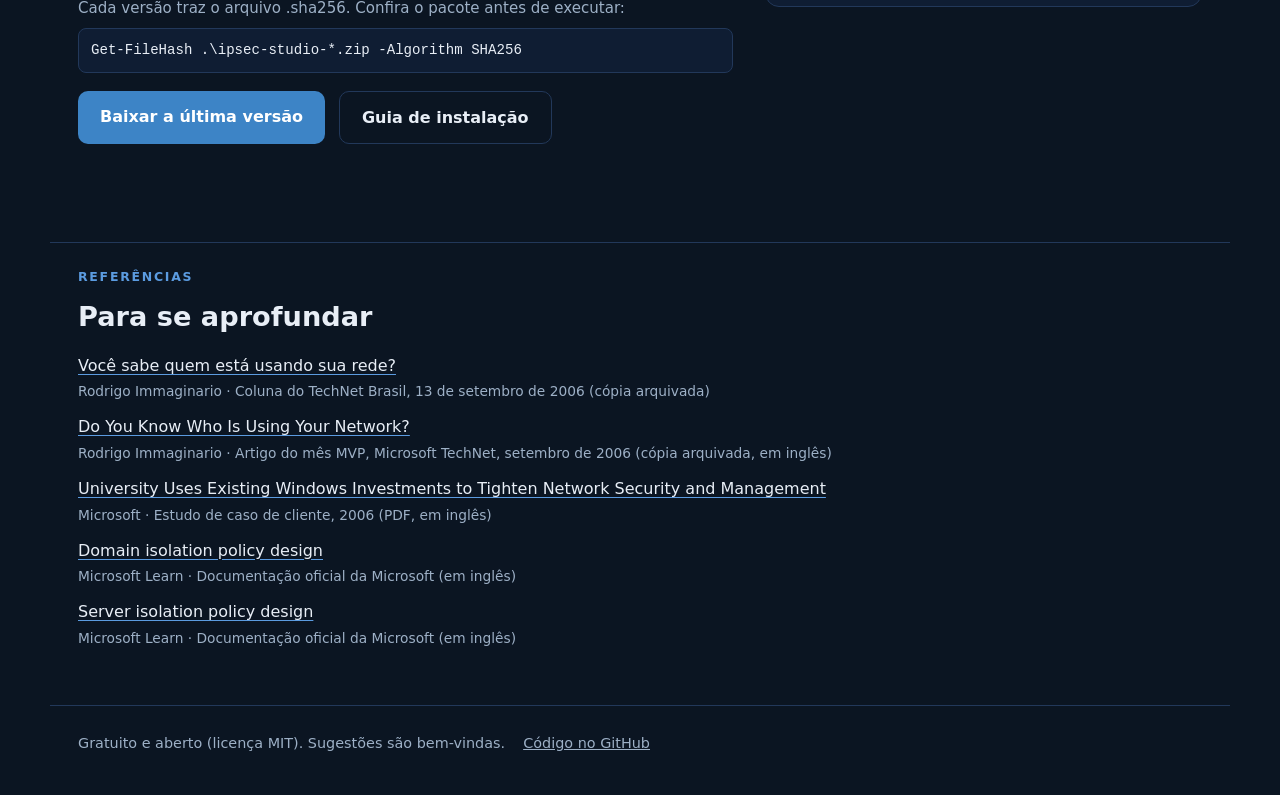
==== commit 512e0845: "Full site (CV3.DS5.US2): why almost nobody deployed IPsec, five steps with real Studio screens (samp" ====
--- a/site/index.html
+++ b/site/index.html
@@ -4,8 +4,18 @@
   <meta charset="utf-8">
   <meta name="viewport" content="width=device-width, initial-scale=1">
   <meta http-equiv="Content-Security-Policy" content="default-src 'self'; img-src 'self' data:; style-src 'self'; script-src 'self'; base-uri 'none'; form-action 'none'">
-  <title>IPsec Studio</title>
-  <meta name="description" content="IPsec Studio: isolamento de rede interna com o IPsec nativo do Windows. Planejar, simular, aplicar aos poucos, verificar e voltar atrás.">
+  <title>IPsec Studio — isolamento da rede interna com o IPsec do Windows</title>
+  <meta name="description" content="IPsec Studio: isolamento da rede interna com o IPsec nativo do Windows. Planejar, simular, aplicar aos poucos, verificar e voltar atrás. Grátis e aberto.">
+  <link rel="canonical" href="https://rodrigoimmaginario.github.io/ipsec-studio/">
+  <link rel="icon" href="img/favicon.svg" type="image/svg+xml">
+  <meta property="og:type" content="website">
+  <meta property="og:url" content="https://rodrigoimmaginario.github.io/ipsec-studio/">
+  <meta property="og:title" content="IPsec Studio — o IPsec do Windows, agora simples de adotar">
+  <meta property="og:description" content="Cada conexão da rede interna autenticada e, onde importa, cifrada. Sem licença, sem agente. Planejar, simular, aplicar em ondas, verificar e voltar atrás.">
+  <meta property="og:image" content="https://rodrigoimmaginario.github.io/ipsec-studio/img/og.png">
+  <meta property="og:image:width" content="1200">
+  <meta property="og:image:height" content="630">
+  <meta name="twitter:card" content="summary_large_image">
   <link rel="stylesheet" href="site.css">
 </head>
 <body>
@@ -14,6 +24,10 @@
     <nav>
       <a href="#how" data-i18n="nav.how">Como funciona</a>
       <a href="#protects" data-i18n="nav.protects">Proteção</a>
+      <a href="#steps" data-i18n="nav.steps">Passo a passo</a>
+      <a href="#proof" data-i18n="nav.proof">Prova</a>
+      <a href="#origin" data-i18n="nav.origin">Origem</a>
+      <a href="#download" data-i18n="nav.download">Baixar</a>
       <a href="https://github.com/rodrigoimmaginario/ipsec-studio" data-i18n="nav.github">GitHub</a>
       <span class="lang"><button type="button" id="lang-pt" aria-label="Português">PT</button><span aria-hidden="true">·</span><button type="button" id="lang-en" aria-label="English">EN</button></span>
     </nav>
@@ -70,6 +84,63 @@
       <ul class="benefit-list" id="benefit-items"></ul>
     </section>
 
+    <section class="why" id="why">
+      <p class="eyebrow" data-i18n="why.eyebrow"></p>
+      <h2 data-i18n="why.title"></h2>
+      <p class="intro" data-i18n="why.intro"></p>
+      <ul class="fears" id="why-items"></ul>
+    </section>
+
+    <section class="steps" id="steps">
+      <p class="eyebrow" data-i18n="steps.eyebrow"></p>
+      <h2 data-i18n="steps.title"></h2>
+      <p class="intro" data-i18n="steps.intro"></p>
+      <ol class="step-list" id="step-items"></ol>
+      <p class="sample" data-i18n="steps.sample"></p>
+    </section>
+
+    <section class="proof" id="proof">
+      <p class="eyebrow" data-i18n="proof.eyebrow"></p>
+      <h2 data-i18n="proof.title"></h2>
+      <p class="intro" data-i18n="proof.intro"></p>
+      <div class="proof-grid">
+        <ul class="checks" id="proof-items"></ul>
+        <div class="limits">
+          <b data-i18n="proof.limits.title"></b>
+          <ul id="proof-limits"></ul>
+        </div>
+      </div>
+      <p><a class="more" id="proof-more" href="#" data-i18n="proof.more"></a></p>
+    </section>
+
+    <section class="origin" id="origin">
+      <p class="eyebrow" data-i18n="origin.eyebrow"></p>
+      <h2 data-i18n="origin.title"></h2>
+      <div class="origin-text" id="origin-text"></div>
+    </section>
+
+    <section class="download" id="download">
+      <p class="eyebrow" data-i18n="download.eyebrow"></p>
+      <h2 data-i18n="download.title"></h2>
+      <div class="download-grid">
+        <div>
+          <h3 data-i18n="download.requirementsTitle"></h3>
+          <ul class="checks" id="req-items"></ul>
+          <p class="verify-text" data-i18n="download.verify"></p>
+          <code class="verify" data-i18n="download.verifyCmd"></code>
+          <div class="cta">
+            <a class="btn primary" id="dl-release" href="#" data-i18n="download.release"></a>
+            <a class="btn ghost" id="dl-install" href="#" data-i18n="download.install"></a>
+          </div>
+        </div>
+        <div class="contribute">
+          <h3 data-i18n="download.contributeTitle"></h3>
+          <p data-i18n="download.contribute"></p>
+          <p><a class="more" id="dl-contribute" href="#" data-i18n="download.contributeLink"></a> · <span data-i18n="download.license"></span></p>
+        </div>
+      </div>
+    </section>
+
     <section class="references" id="references">
       <p class="eyebrow" data-i18n="references.eyebrow">Referências</p>
       <h2 data-i18n="references.title"></h2>
--- a/site/site.css
+++ b/site/site.css
@@ -132,6 +132,38 @@
 .ref-list em { color: var(--muted); font-size: .85rem; }
 .ref-list small { color: var(--muted); font-size: .86rem; }
 
+/* why, steps, proof, origin, download */
+.why, .steps, .proof, .origin, .download { max-width: 1180px; margin: 0 auto; padding: 40px 28px 64px; }
+.why h2, .steps h2, .proof h2, .origin h2, .download h2 { font-size: clamp(1.5rem, 3vw, 2.2rem); line-height: 1.2; margin: 0 0 14px; }
+.fears { list-style: none; padding: 0; margin: 18px 0 0; display: grid; grid-template-columns: repeat(auto-fit, minmax(250px, 1fr)); gap: 16px; }
+.fears li { border-left: 3px solid var(--refused); padding: 4px 0 4px 16px; }
+.fears b { display: block; margin-bottom: 6px; }
+.fears p { margin: 0; color: var(--muted); font-size: .94rem; }
+.step-list { list-style: none; padding: 0; margin: 24px 0 10px; display: grid; gap: 40px; }
+.step-list li { display: grid; grid-template-columns: minmax(240px, 1fr) 2fr; gap: 28px; align-items: center; }
+.step-list li:nth-child(even) { grid-template-columns: 2fr minmax(240px, 1fr); }
+.step-list li:nth-child(even) .step-text { order: 2; }
+.step-n { display: inline-grid; place-items: center; width: 32px; height: 32px; border-radius: 50%; background: var(--accent); color: var(--accent-ink); font-weight: 700; margin-bottom: 10px; }
+.step-text h3 { margin: 0 0 8px; font-size: 1.2rem; }
+.step-text p { margin: 0; color: var(--muted); }
+.step-list img { width: 100%; height: auto; border-radius: 10px; border: 1px solid var(--line); box-shadow: 0 12px 40px rgba(0,0,0,.35); background: #fff; }
+.sample { color: var(--muted); font-size: .85rem; font-style: italic; margin: 0; }
+.proof-grid { display: grid; grid-template-columns: 3fr 2fr; gap: 28px; align-items: start; margin-top: 18px; }
+.checks { list-style: none; padding: 0; margin: 0; display: grid; gap: 10px; }
+.checks li { position: relative; padding-left: 28px; color: var(--ink); }
+.checks li::before { content: "✓"; position: absolute; left: 0; top: 0; color: var(--auth); font-weight: 700; }
+.proof .limits ul { margin: 8px 0 0; padding-left: 18px; color: var(--muted); font-size: .94rem; display: grid; gap: 6px; }
+.more { color: var(--auth); }
+.origin-text { max-width: 78ch; }
+.origin-text p { color: var(--ink); margin: 0 0 14px; line-height: 1.65; }
+.origin-text p:first-child { font-size: 1.08rem; }
+.download-grid { display: grid; grid-template-columns: 3fr 2fr; gap: 32px; margin-top: 10px; }
+.download h3 { font-size: 1.1rem; margin: 6px 0 12px; }
+.verify-text { color: var(--muted); font-size: .94rem; margin: 18px 0 8px; }
+.verify { display: block; color: var(--ink); font-size: .88rem; font-family: ui-monospace, Consolas, monospace; background: var(--surface); border: 1px solid var(--line); border-radius: 8px; padding: 10px 12px; margin: 0 0 18px; overflow-wrap: anywhere; }
+.contribute { background: var(--surface); border: 1px solid var(--line); border-radius: var(--radius); padding: 18px 20px; align-self: start; }
+.contribute p { color: var(--muted); }
+
 /* footer and prototype selector */
 .foot { max-width: 1180px; margin: 0 auto; padding: 26px 28px 40px; border-top: 1px solid var(--line); color: var(--muted); display: flex; gap: 18px; flex-wrap: wrap; font-size: .9rem; }
 .proto { position: fixed; left: 16px; bottom: 16px; background: #fff; color: #10203a; border-radius: 10px; padding: 8px 10px; font-size: .82rem; box-shadow: 0 6px 22px rgba(0,0,0,.35); display: flex; gap: 6px; align-items: center; }
@@ -140,12 +172,16 @@
 .proto button[aria-pressed="true"] { background: #10203a; color: #fff; border-color: #10203a; }
 
 /* small screens: no horizontal overflow; the diagram keeps a readable size and scrolls inside its own box */
+/* seven section links do not fit on narrow screens: below 1000px only GitHub and the language remain (the page is one scroll) */
+@media (max-width: 1000px) { .top nav a[href^="#"] { display: none; } }
 @media (max-width: 640px) {
   .top { padding: 16px 18px; }
   .top nav { gap: 14px; }
-  .top nav a[href="#how"] { display: none; }
+  .top nav a[href^="#"] { display: none; }
   .hero { padding: 44px 18px 36px; }
-  .how, .protects, .benefits, .references { padding: 28px 18px 48px; }
+  .how, .protects, .benefits, .references, .why, .steps, .proof, .origin, .download { padding: 28px 18px 48px; }
+  .step-list li, .step-list li:nth-child(even), .proof-grid, .download-grid { grid-template-columns: 1fr; }
+  .step-list li:nth-child(even) .step-text { order: 0; }
   .diagram { overflow-x: auto; -webkit-overflow-scrolling: touch; }
   .diagram svg { min-width: 640px; }
 }
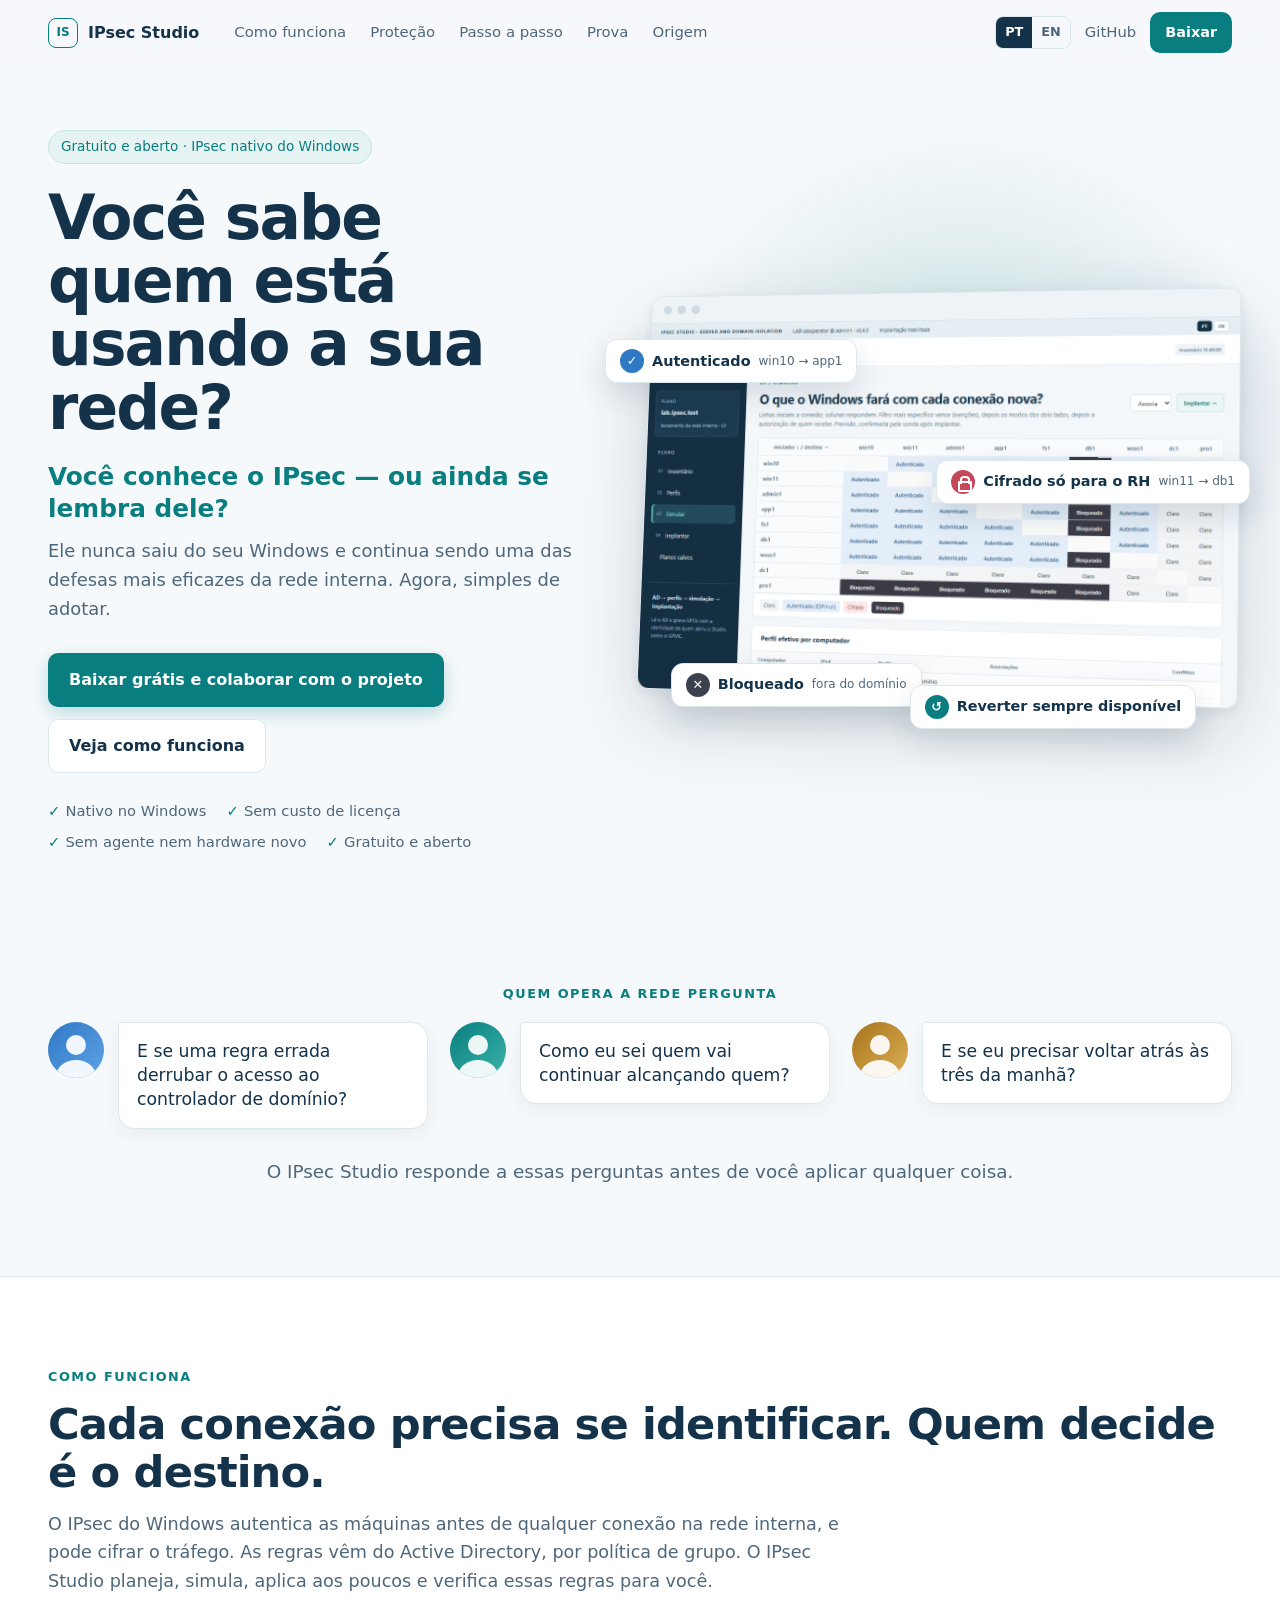
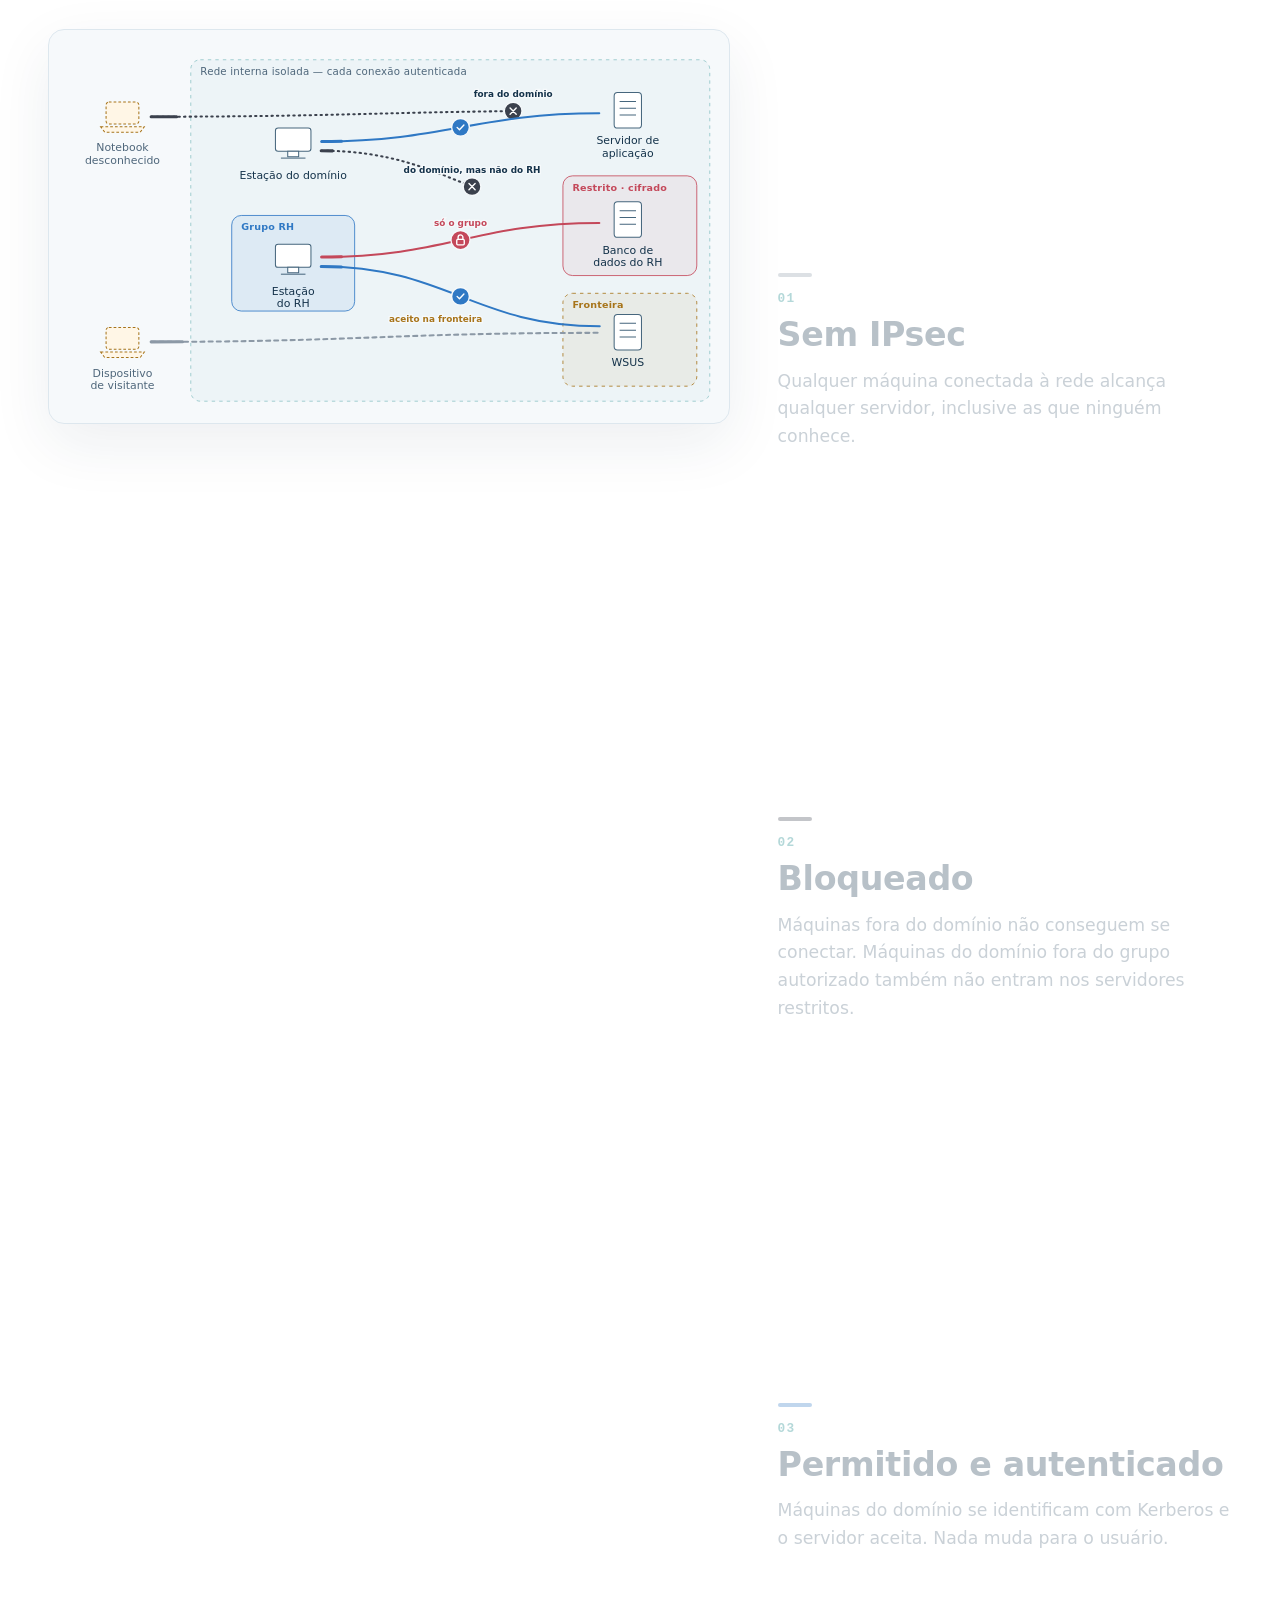
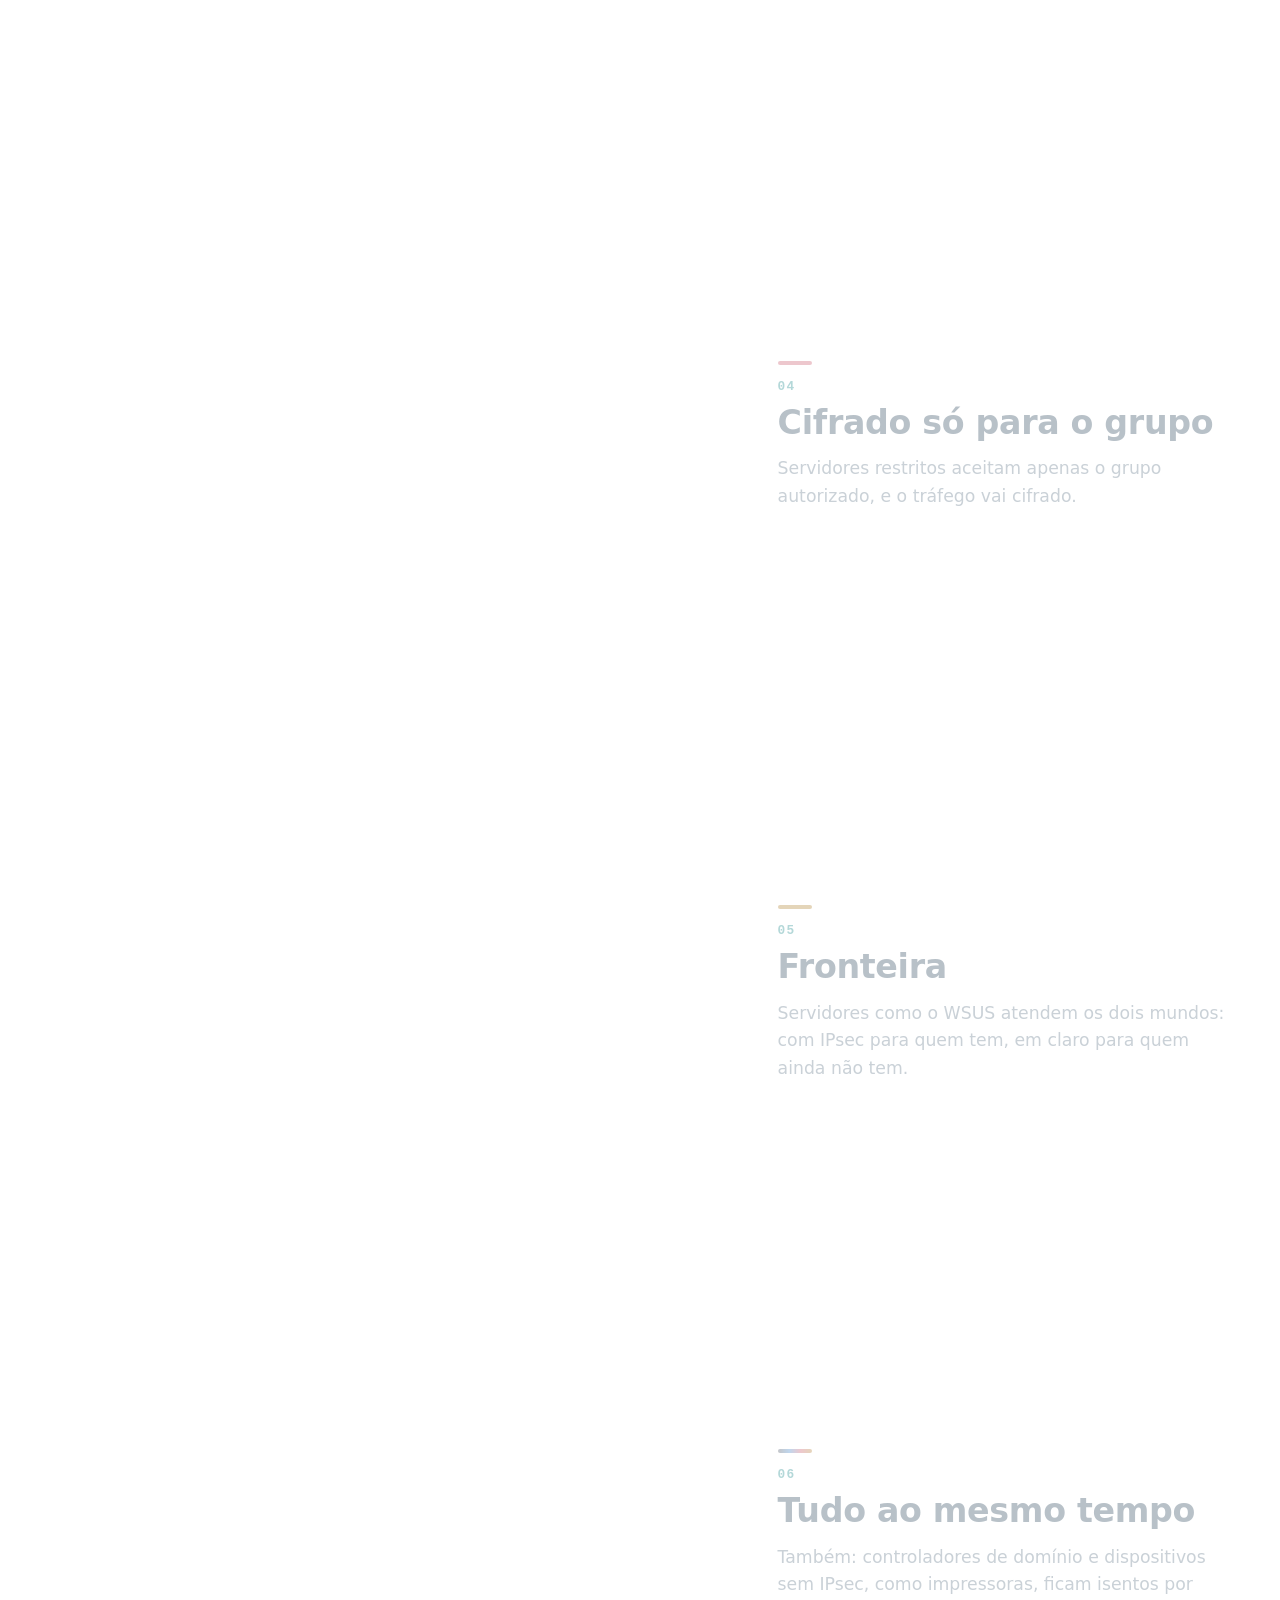
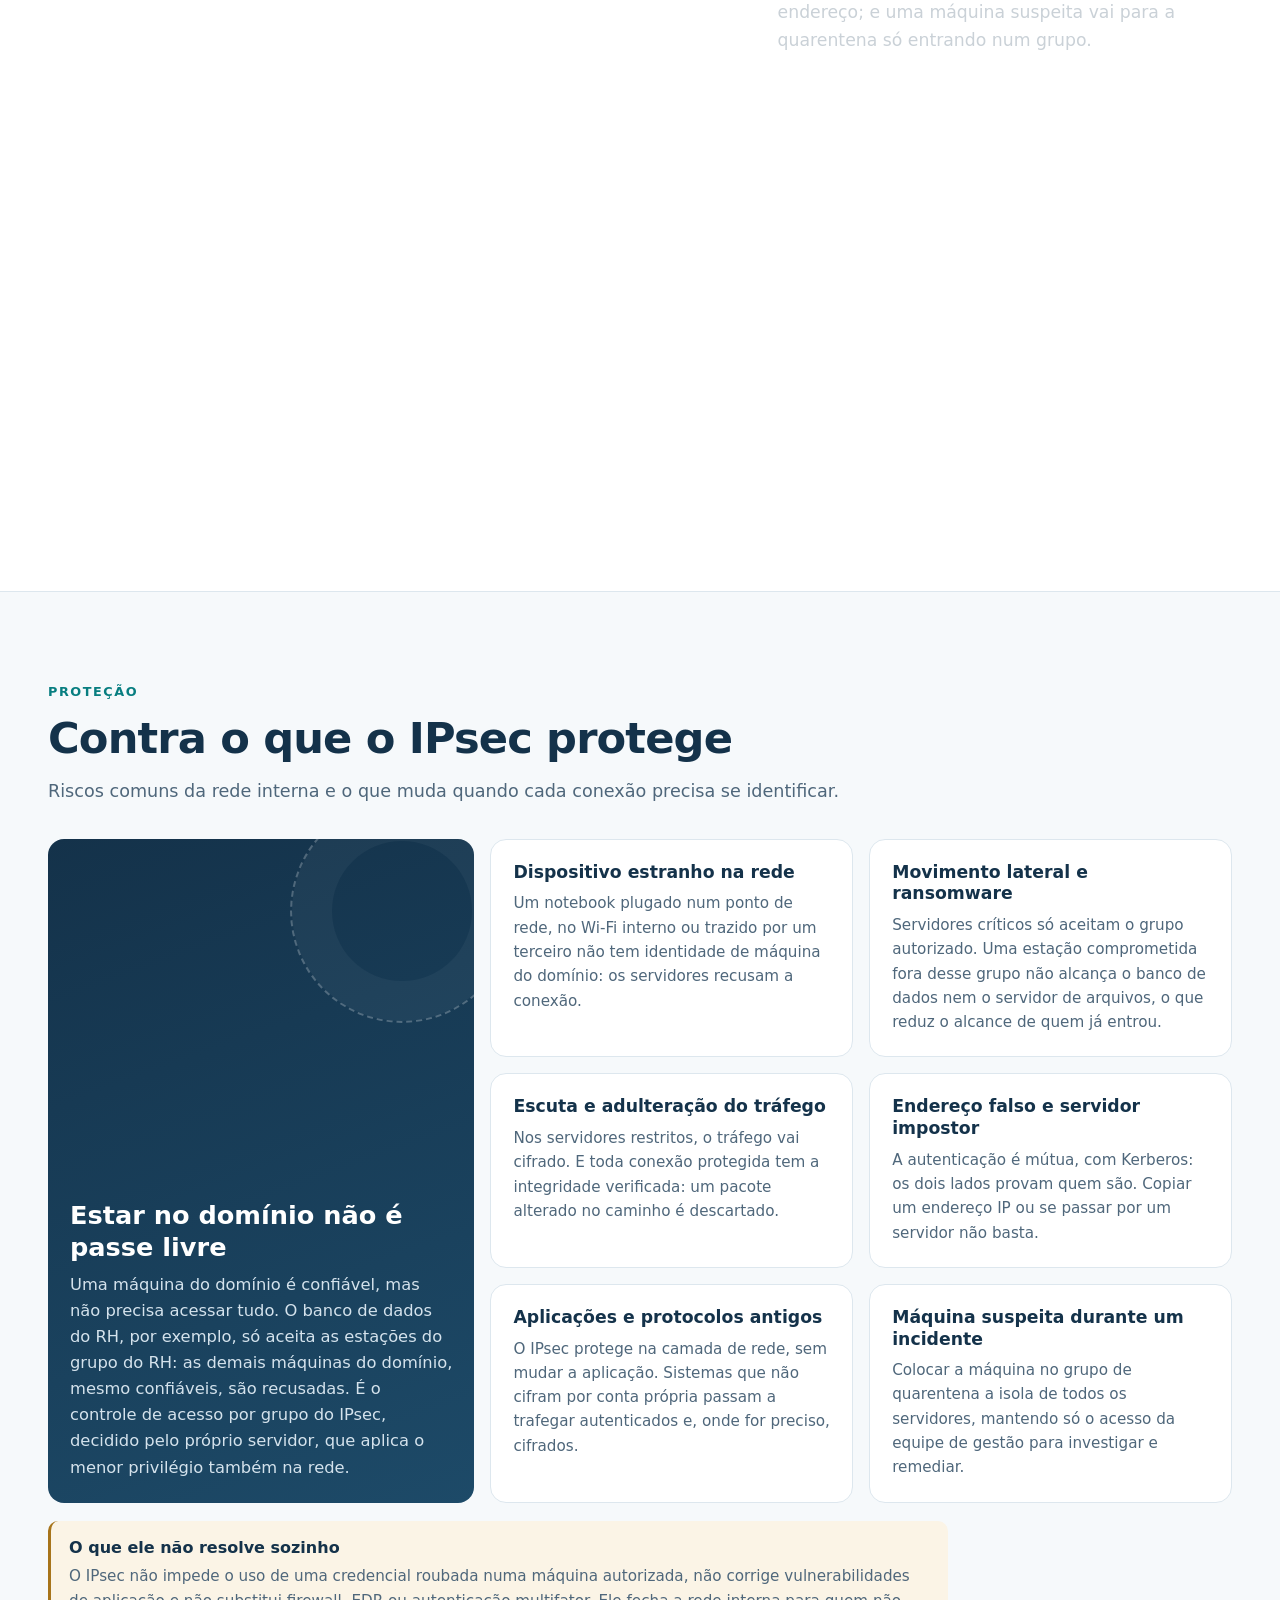
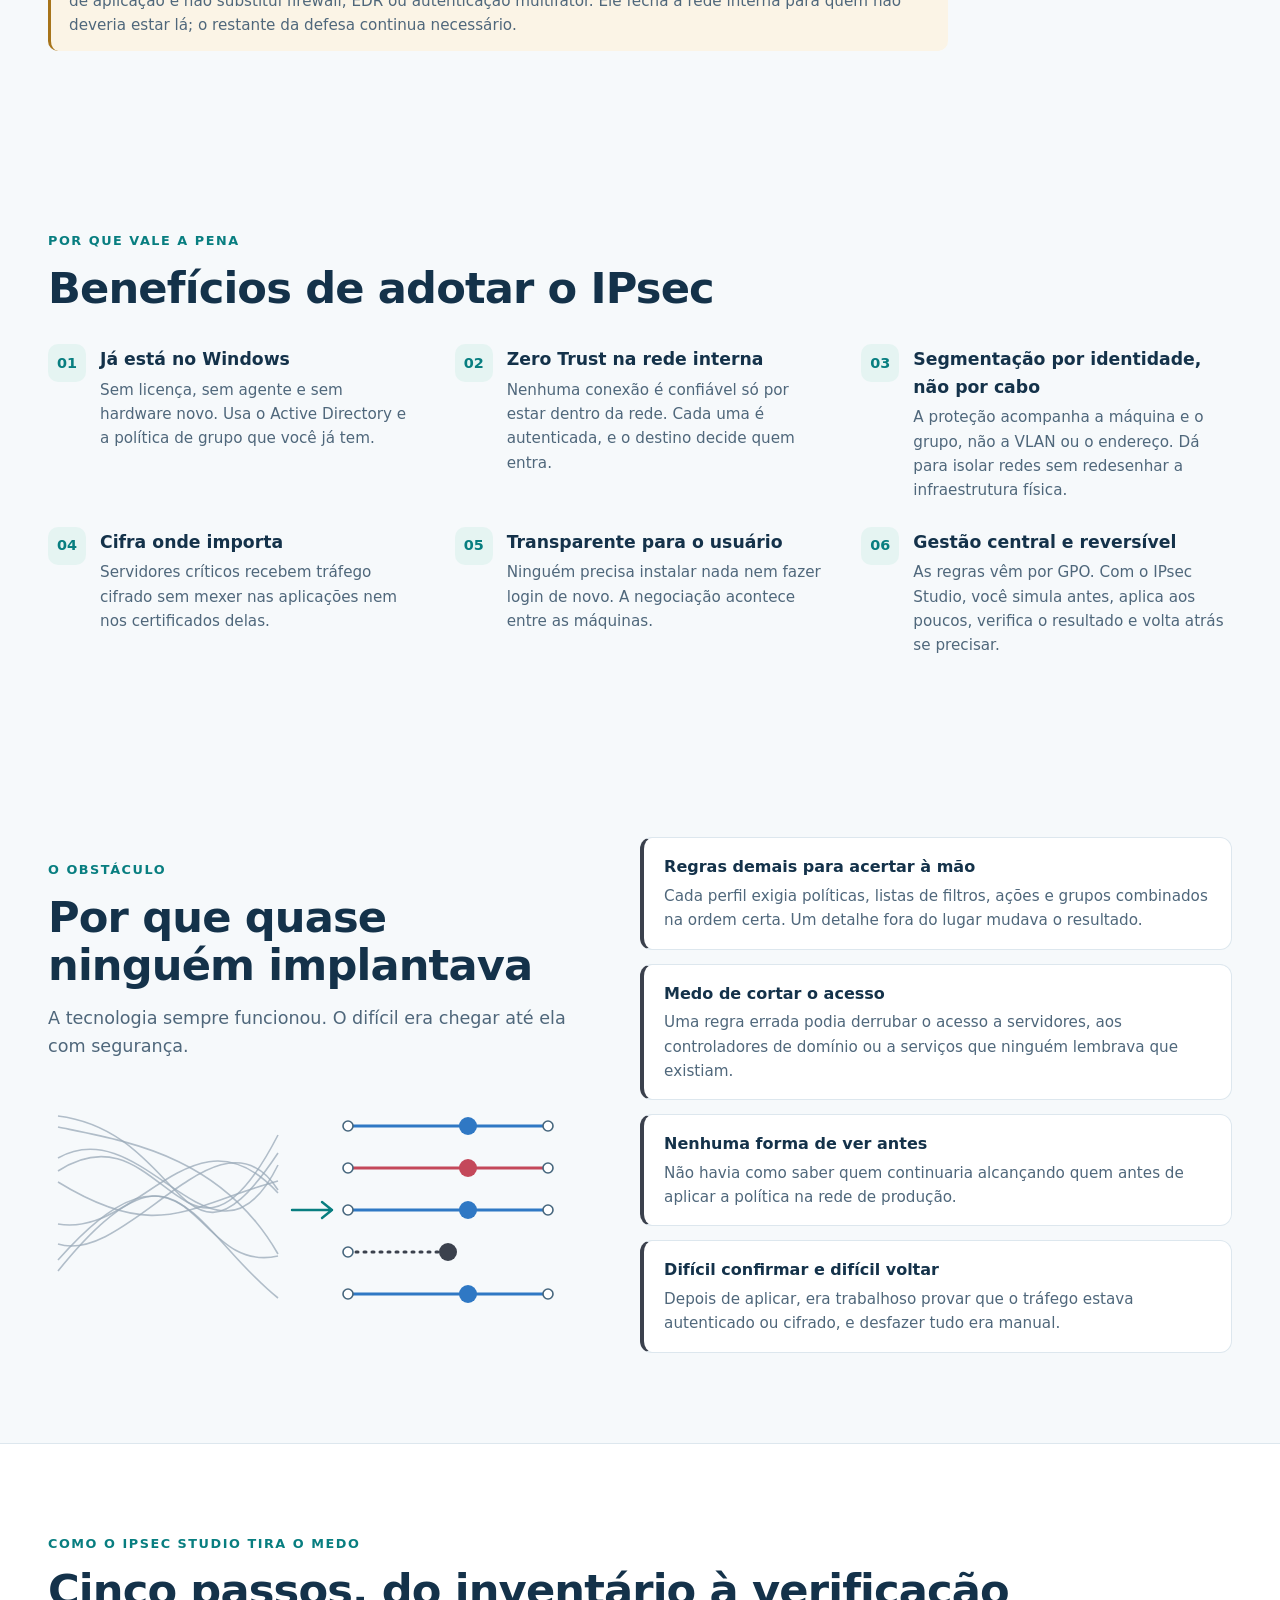
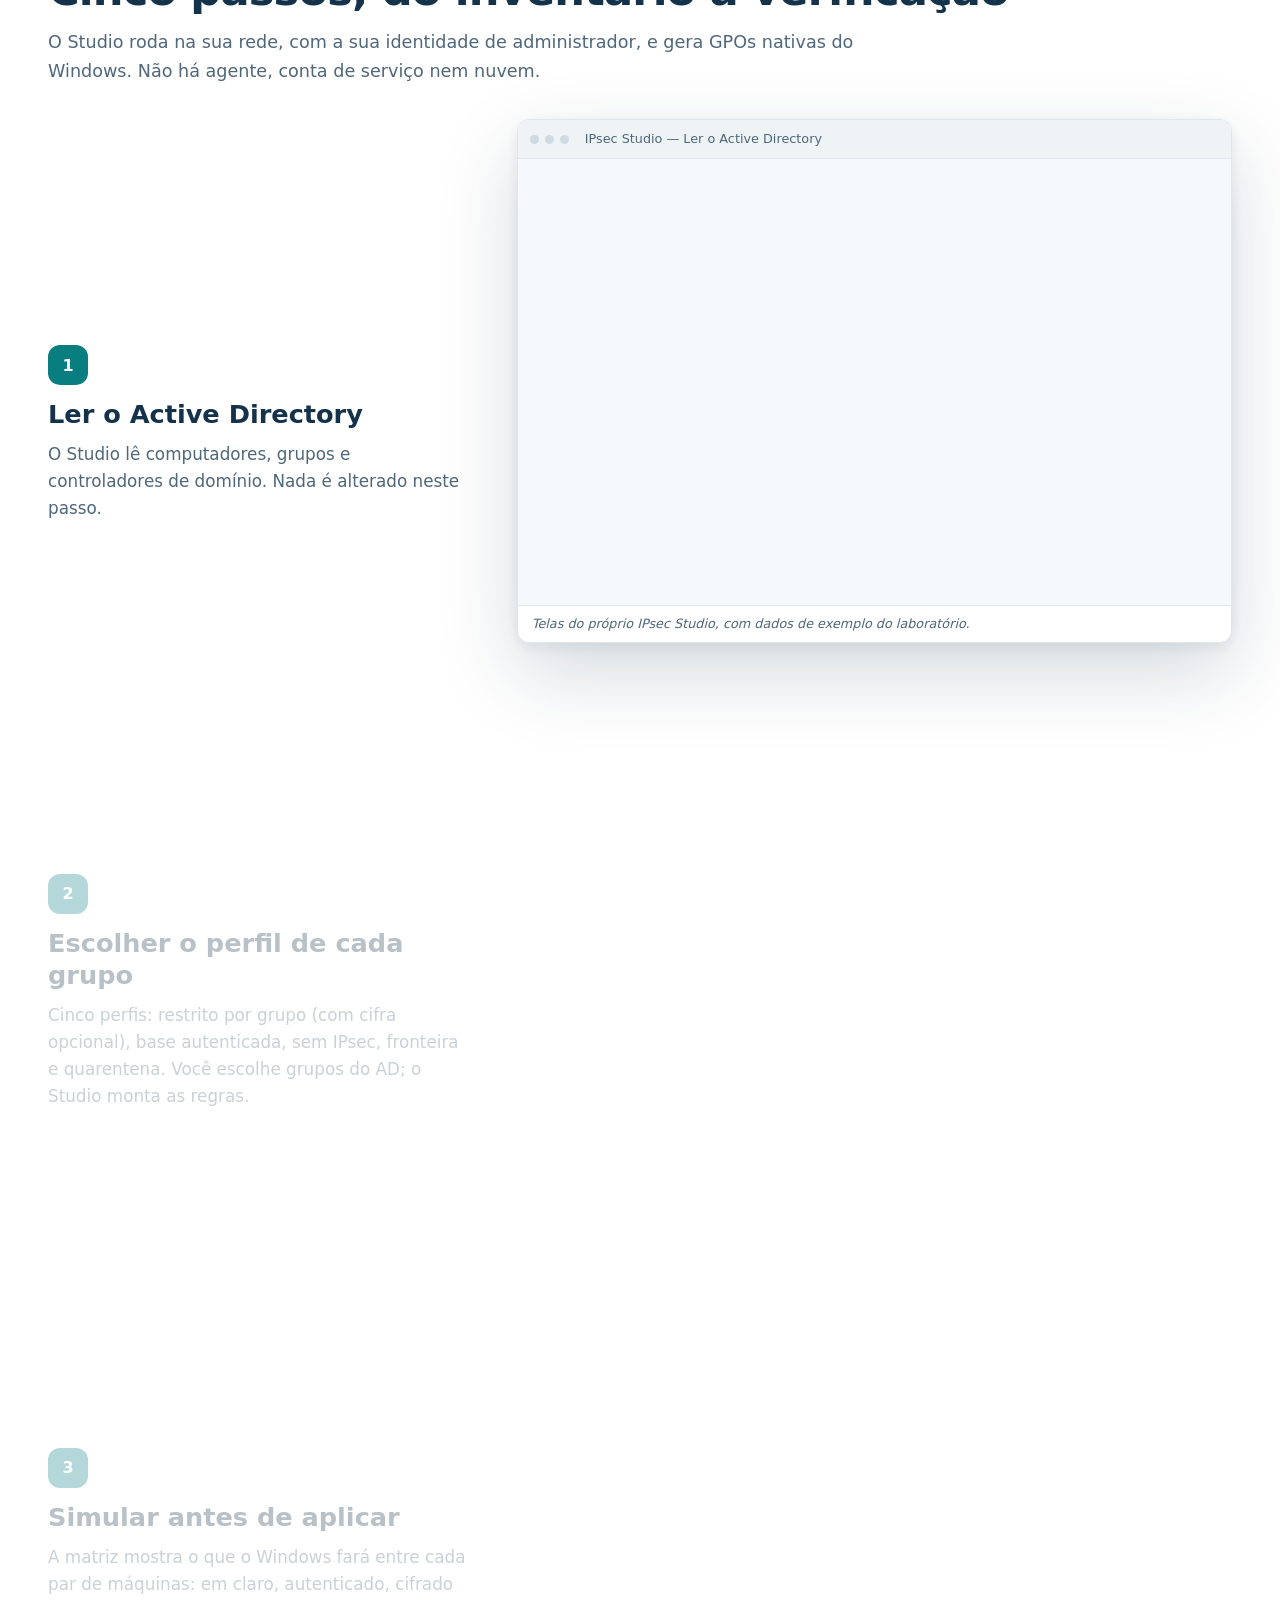
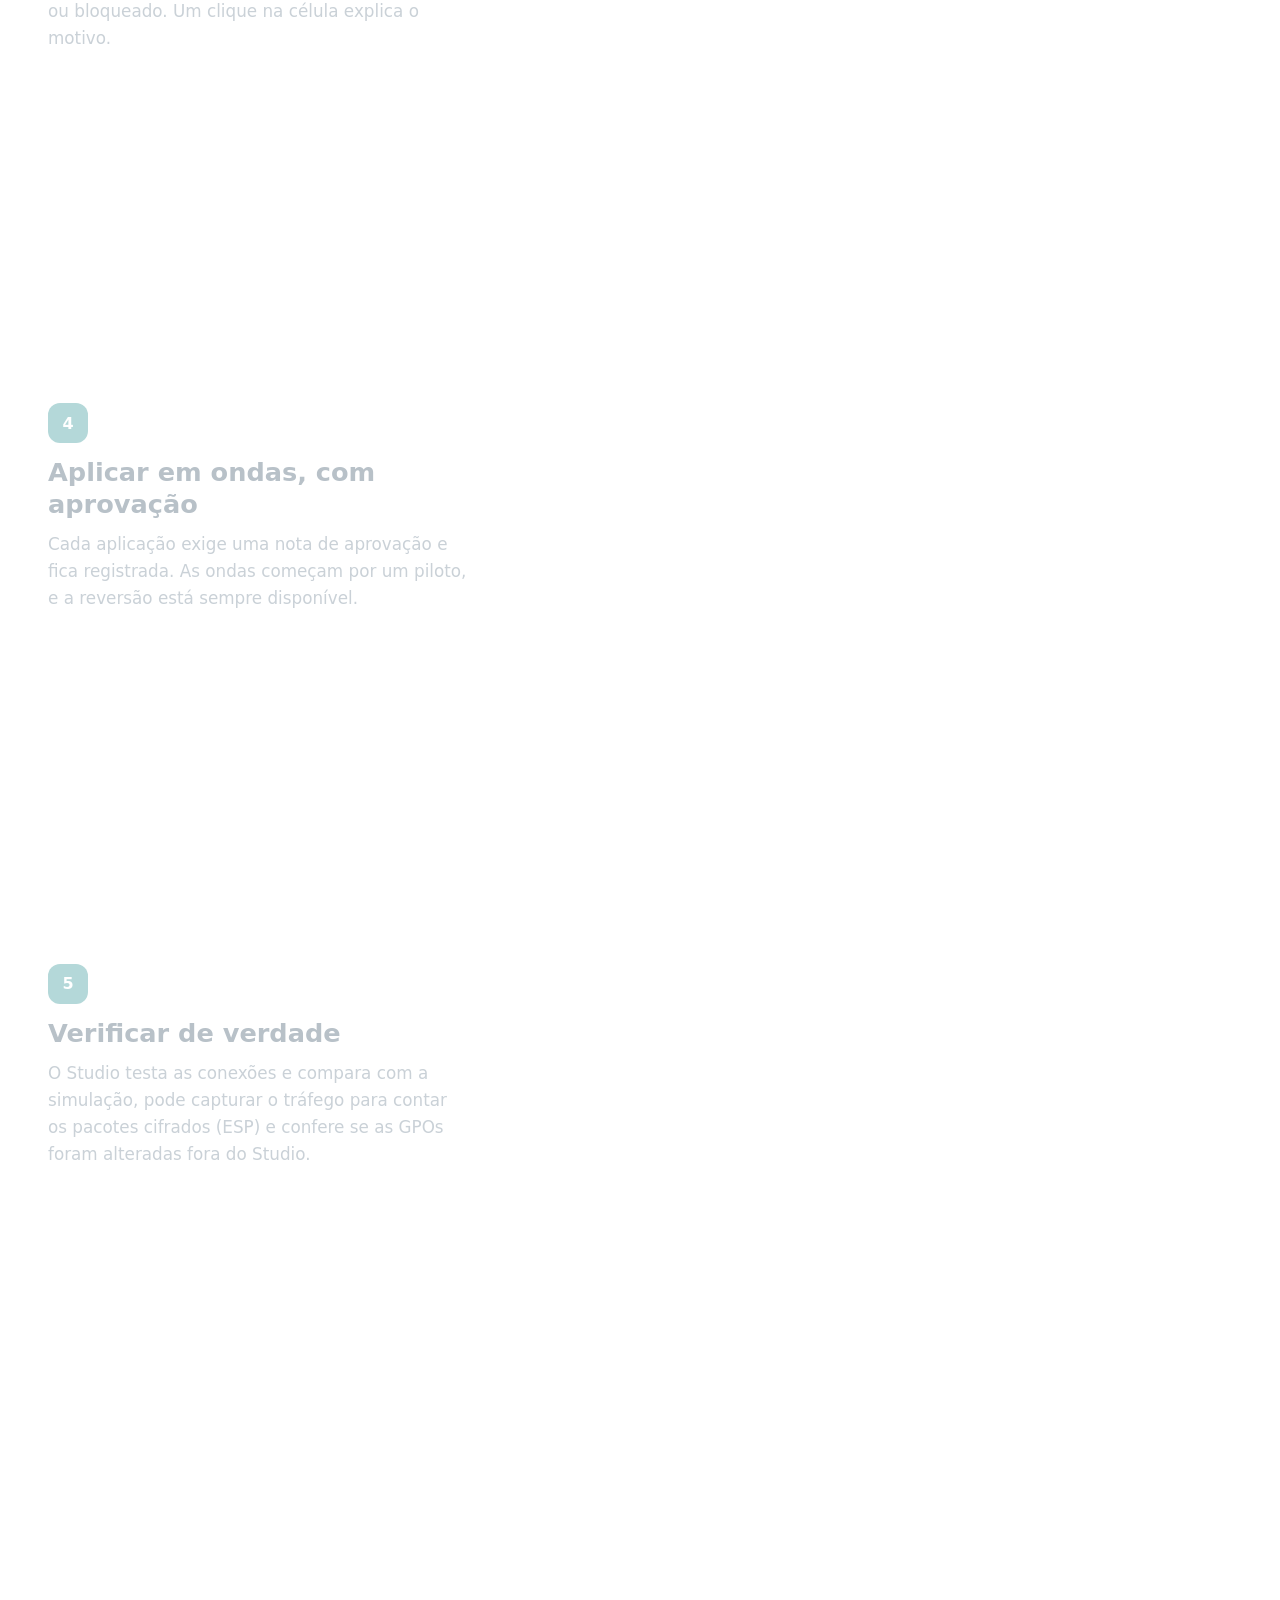
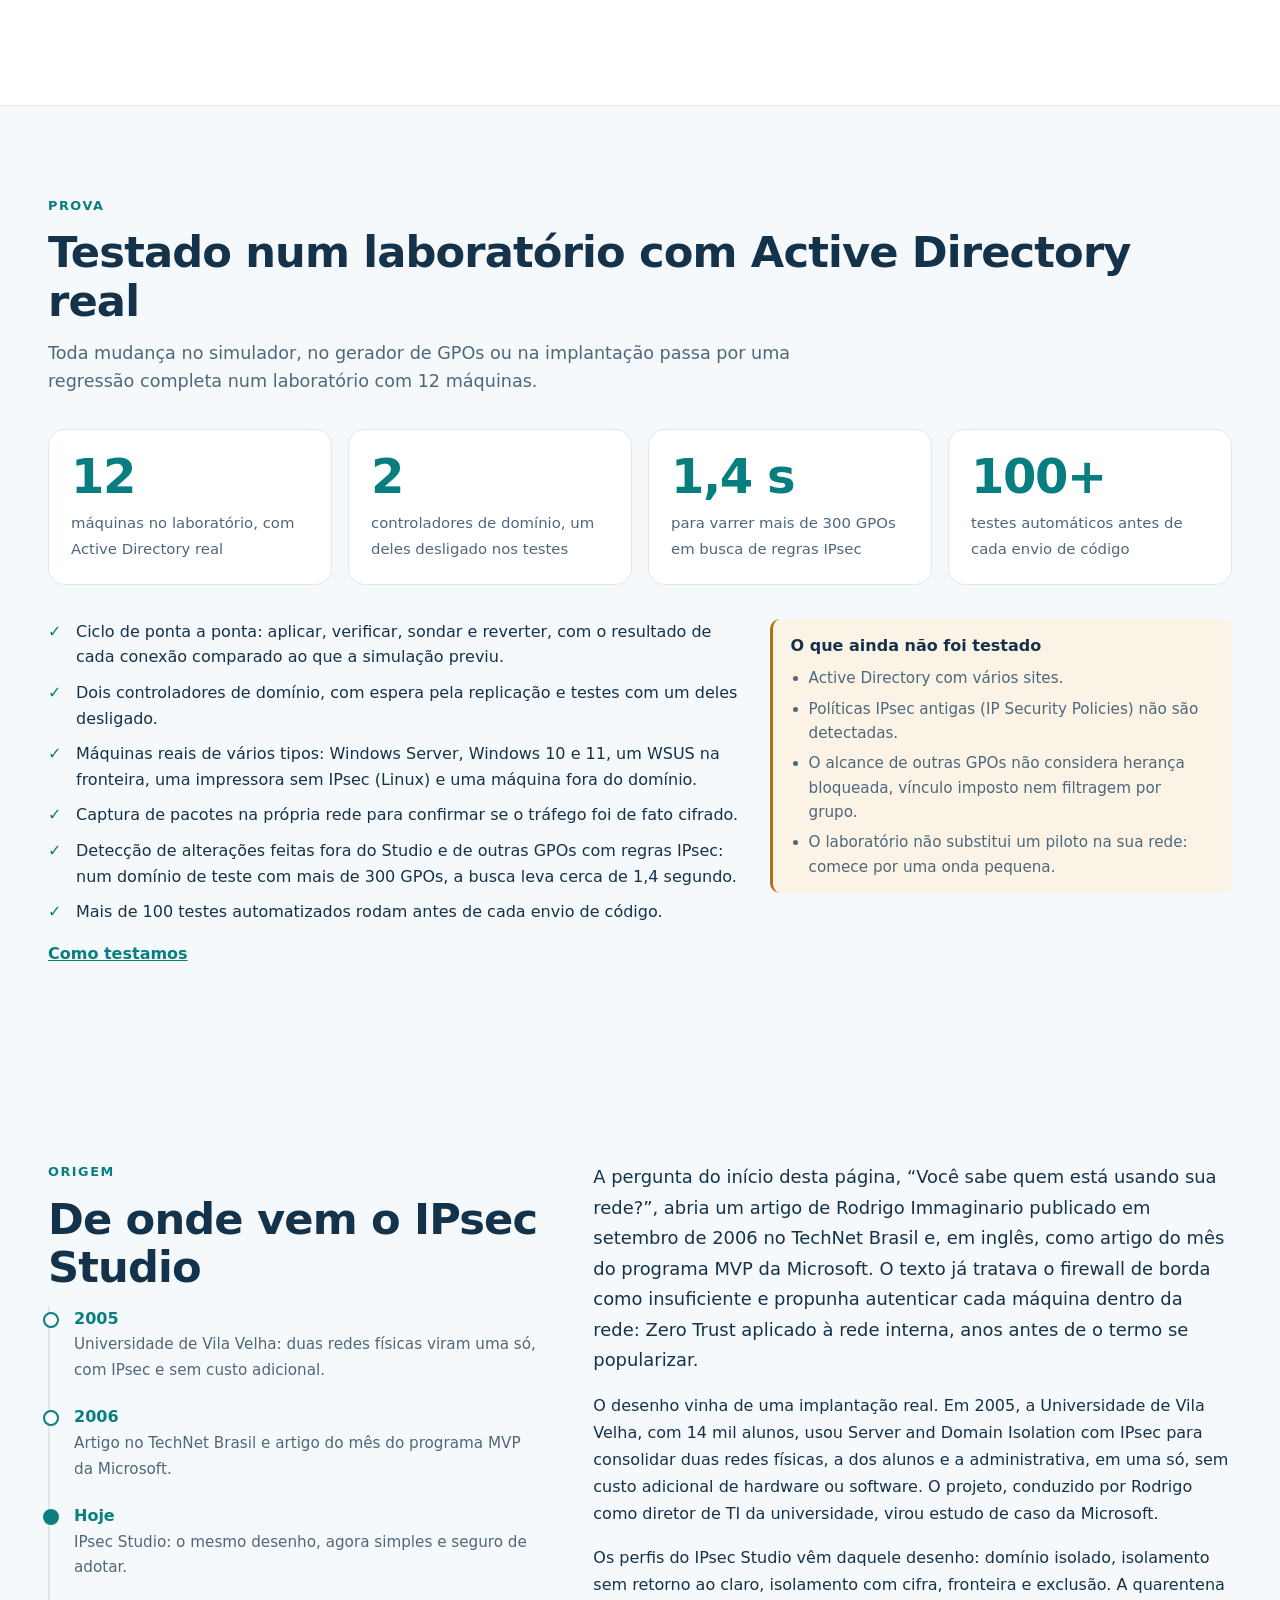
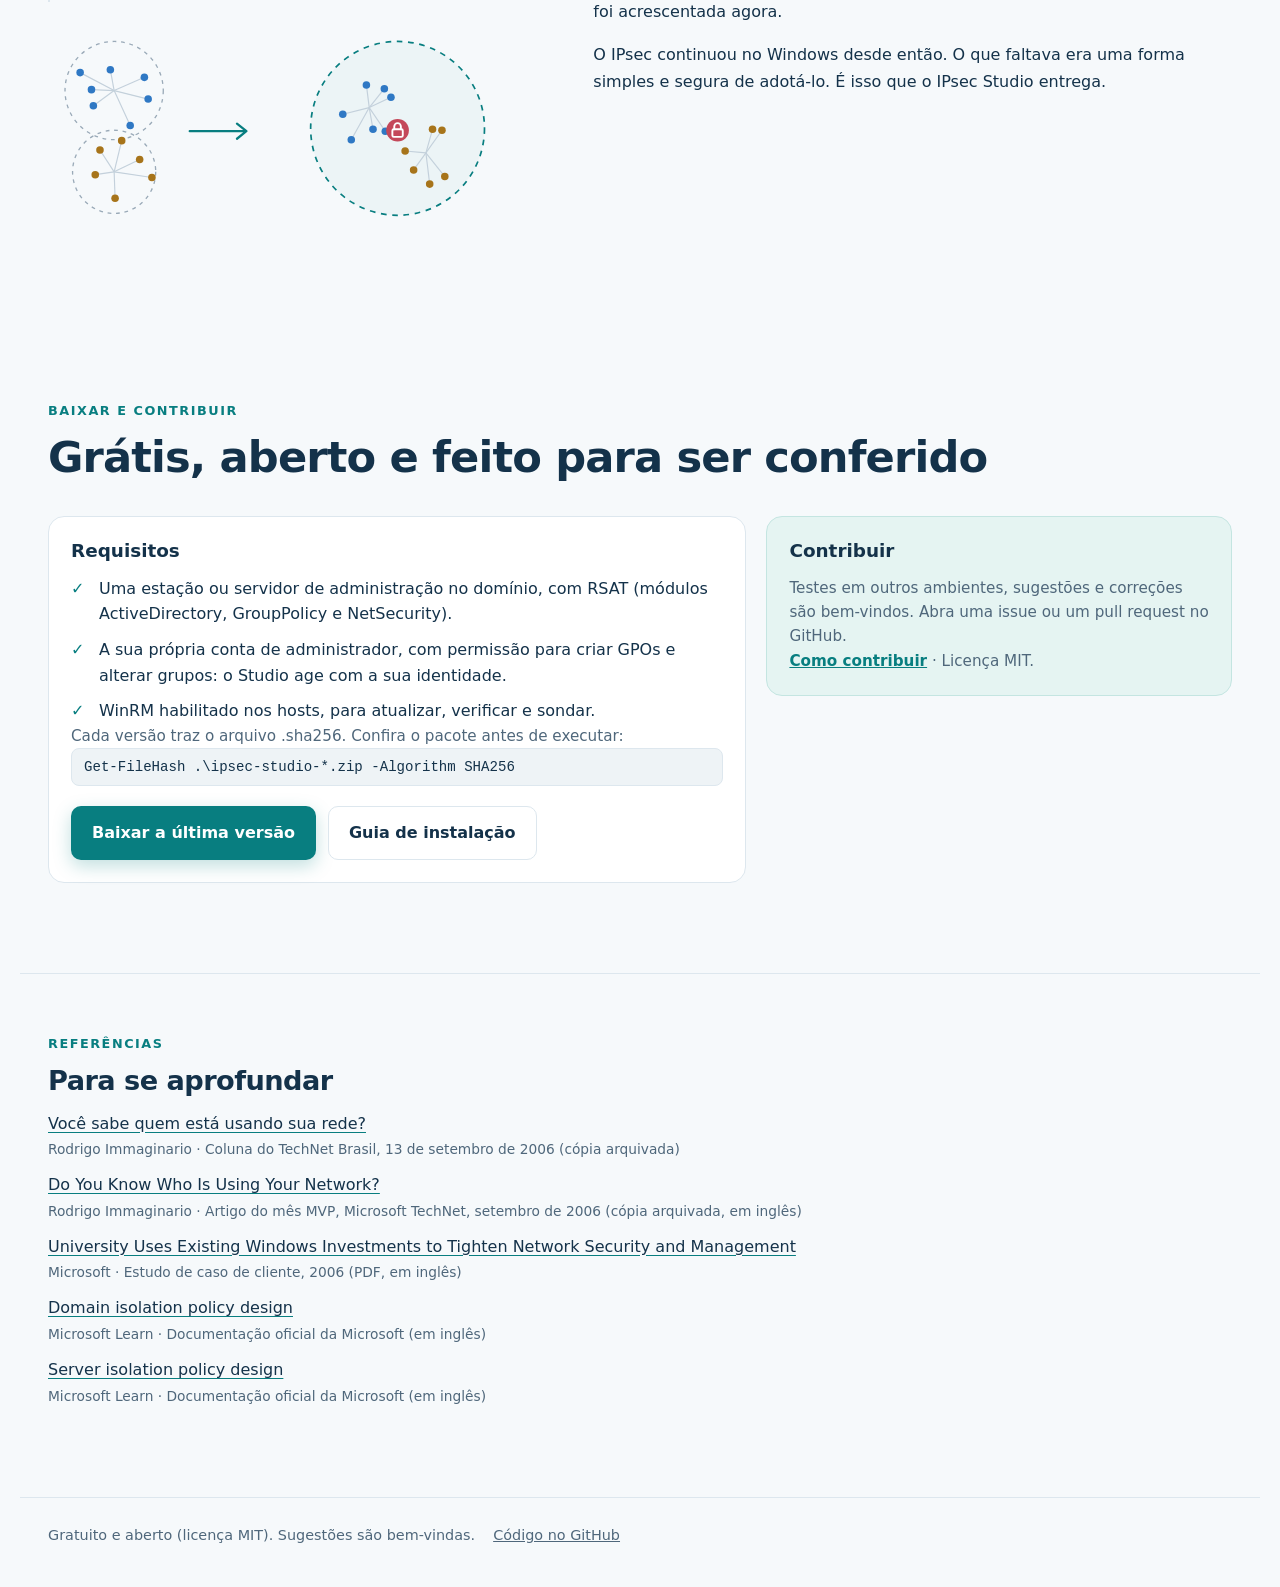
==== commit 7cc9f79a: "Site in the chosen design (CV3.DS5.US3): product-first layout with the scroll storytelling for 'How " ====
--- a/site/index.html
+++ b/site/index.html
@@ -10,8 +10,8 @@
   <link rel="icon" href="img/favicon.svg" type="image/svg+xml">
   <meta property="og:type" content="website">
   <meta property="og:url" content="https://rodrigoimmaginario.github.io/ipsec-studio/">
-  <meta property="og:title" content="IPsec Studio — o IPsec do Windows, agora simples de adotar">
-  <meta property="og:description" content="Cada conexão da rede interna autenticada e, onde importa, cifrada. Sem licença, sem agente. Planejar, simular, aplicar em ondas, verificar e voltar atrás.">
+  <meta property="og:title" content="IPsec Studio — você sabe quem está usando a sua rede?">
+  <meta property="og:description" content="Cada conexão da rede interna autenticada e, onde importa, cifrada, com o IPsec que já vem no Windows. Planejar, simular, aplicar em ondas, verificar e voltar atrás. Grátis e aberto.">
   <meta property="og:image" content="https://rodrigoimmaginario.github.io/ipsec-studio/img/og.png">
   <meta property="og:image:width" content="1200">
   <meta property="og:image:height" content="630">
@@ -19,121 +19,165 @@
   <link rel="stylesheet" href="site.css">
 </head>
 <body>
-  <header class="top">
-    <a class="brand" href="#" id="brand">IPsec Studio</a>
-    <nav>
-      <a href="#how" data-i18n="nav.how">Como funciona</a>
-      <a href="#protects" data-i18n="nav.protects">Proteção</a>
-      <a href="#steps" data-i18n="nav.steps">Passo a passo</a>
-      <a href="#proof" data-i18n="nav.proof">Prova</a>
-      <a href="#origin" data-i18n="nav.origin">Origem</a>
-      <a href="#download" data-i18n="nav.download">Baixar</a>
+  <div class="progress" aria-hidden="true"><span id="progress"></span></div>
+  <header class="top" id="top">
+    <div class="top-in">
+      <a class="brand" href="#inicio" id="brand"><span class="logo" aria-hidden="true">IS</span>IPsec Studio</a>
+      <nav class="links" id="nav-links" aria-label="Seções">
+        <a href="#como" data-sec="como" data-i18n="nav.how">Como funciona</a>
+        <a href="#protecao" data-sec="protecao" data-i18n="nav.protects">Proteção</a>
+        <a href="#passos" data-sec="passos" data-i18n="nav.steps">Passo a passo</a>
+        <a href="#prova" data-sec="prova" data-i18n="nav.proof">Prova</a>
+        <a href="#origem" data-sec="origem" data-i18n="nav.origin">Origem</a>
+      </nav>
+      <div class="right">
+        <span class="lang"><button type="button" id="lang-pt" aria-label="Português">PT</button><button type="button" id="lang-en" aria-label="English">EN</button></span>
+        <a class="gh" href="https://github.com/rodrigoimmaginario/ipsec-studio" data-i18n="nav.github">GitHub</a>
+        <a class="btn primary small" id="top-download" href="#baixar" data-i18n="nav.download">Baixar</a>
+        <button class="menu" id="menu" type="button" aria-expanded="false" aria-controls="sheet"><i></i><i></i><i></i><span class="sr" data-i18n="nav.menu">Menu</span></button>
+      </div>
+    </div>
+    <nav class="sheet" id="sheet" hidden aria-label="Menu">
+      <a href="#como" data-i18n="nav.how">Como funciona</a><a href="#protecao" data-i18n="nav.protects">Proteção</a><a href="#passos" data-i18n="nav.steps">Passo a passo</a>
+      <a href="#prova" data-i18n="nav.proof">Prova</a><a href="#origem" data-i18n="nav.origin">Origem</a><a href="#baixar" data-i18n="nav.download">Baixar</a>
       <a href="https://github.com/rodrigoimmaginario/ipsec-studio" data-i18n="nav.github">GitHub</a>
-      <span class="lang"><button type="button" id="lang-pt" aria-label="Português">PT</button><span aria-hidden="true">·</span><button type="button" id="lang-en" aria-label="English">EN</button></span>
     </nav>
   </header>
 
   <main>
-    <section class="hero">
-      <h1 id="headline">Você ainda se lembra do IPsec?</h1>
-      <p class="subtitle" id="subtitle"></p>
-      <div class="cta">
-        <a class="btn primary" href="#how" id="cta-how" data-i18n="cta.how">Veja como funciona</a>
-        <a class="btn ghost" href="https://github.com/rodrigoimmaginario/ipsec-studio/releases/latest" id="cta-download" data-i18n="cta.download">Baixar grátis</a>
-      </div>
-      <ul class="facts" id="facts"></ul>
-    </section>
-
-    <section class="how" id="how">
-      <p class="eyebrow" data-i18n="how.eyebrow">Como funciona</p>
-      <h2 data-i18n="how.title"></h2>
-      <p class="intro" data-i18n="how.intro"></p>
-
-      <div class="stage">
-        <div class="diagram-wrap">
-          <div class="compare" role="group" aria-labelledby="compare-label">
-            <span id="compare-label" data-i18n="controls.compare">Comparar:</span>
-            <button type="button" class="ctl" id="btn-before"></button>
-            <button type="button" class="ctl" id="btn-after"></button>
-          </div>
-          <div class="diagram" id="diagram" role="img" aria-describedby="states"></div>
-        </div>
-        <div class="story">
-          <p class="before-text" id="before-text" data-i18n="beforeText" hidden></p>
-          <ul class="states" id="states"></ul>
-          <p class="also" data-i18n="alsoNote"></p>
-        </div>
-      </div>
-    </section>
-
-    <section class="protects" id="protects">
-      <p class="eyebrow" data-i18n="protects.eyebrow">Proteção</p>
-      <h2 data-i18n="protects.title"></h2>
-      <p class="intro" data-i18n="protects.intro"></p>
-      <div class="card featured" id="protect-featured"></div>
-      <ul class="cards" id="protect-items"></ul>
-      <div class="limits">
-        <b data-i18n="protects.limits.title"></b>
-        <p data-i18n="protects.limits.text"></p>
-      </div>
-    </section>
-
-    <section class="benefits" id="benefits">
-      <p class="eyebrow" data-i18n="benefits.eyebrow">Por que vale a pena</p>
-      <h2 data-i18n="benefits.title"></h2>
+    <section class="hero" id="inicio">
+      <div class="hero-text">
+        <span class="pill" data-i18n="hero.pill"></span>
+        <h1 id="hero-title"></h1>
+        <p class="hero-lead" id="hero-lead"></p>
+        <p class="hero-sub" id="hero-text"></p>
+        <div class="ctas">
+          <a class="btn primary" id="cta-download" href="https://github.com/rodrigoimmaginario/ipsec-studio/releases/latest" data-i18n="cta.download"></a>
+          <a class="btn soft" id="cta-how" href="#como" data-i18n="cta.how"></a>
+        </div>
+        <ul class="facts" id="facts"></ul>
+      </div>
+      <div class="hero-art">
+        <div class="tilt"><div class="window"><div class="wbar" aria-hidden="true"><i></i><i></i><i></i></div><img id="hero-shot" src="img/passo-3-pt.png" alt="" width="1280" height="800"></div></div>
+        <span class="chip c-auth" aria-hidden="true"><b>✓</b><span data-i18n="chips.auth"></span><small>win10 → app1</small></span>
+        <span class="chip c-enc" aria-hidden="true"><b class="lock"></b><span data-i18n="chips.enc"></span><small>win11 → db1</small></span>
+        <span class="chip c-ref" aria-hidden="true"><b>✕</b><span data-i18n="chips.refused"></span><small data-i18n="chips.refusedSub"></small></span>
+        <span class="chip c-bnd" aria-hidden="true"><b>↺</b><span data-i18n="chips.rollback"></span></span>
+      </div>
+    </section>
+
+    <section class="voice" id="pergunta">
+      <p class="eyebrow" data-i18n="voice.eyebrow"></p>
+      <div class="bubbles" id="voice-items"></div>
+      <p class="answer" data-i18n="voice.answer"></p>
+    </section>
+
+    <section class="how" id="como">
+      <div class="head">
+        <p class="eyebrow" data-i18n="how.eyebrow"></p>
+        <h2 data-i18n="how.title"></h2>
+        <p class="lead" data-i18n="how.intro"></p>
+      </div>
+      <div class="story">
+        <div class="pin"><div class="diagram" id="diagram" role="img"></div></div>
+        <div class="scenes" id="scenes"></div>
+      </div>
+    </section>
+
+    <section class="protects" id="protecao">
+      <div class="head">
+        <p class="eyebrow" data-i18n="protects.eyebrow"></p>
+        <h2 data-i18n="protects.title"></h2>
+        <p class="lead" data-i18n="protects.intro"></p>
+      </div>
+      <div class="bento">
+        <article class="tile featured" id="protect-featured"></article>
+        <ul class="tiles" id="protect-items"></ul>
+      </div>
+      <div class="limits"><b data-i18n="protects.limits.title"></b><p data-i18n="protects.limits.text"></p></div>
+    </section>
+
+    <section class="benefits" id="beneficios">
+      <div class="head">
+        <p class="eyebrow" data-i18n="benefits.eyebrow"></p>
+        <h2 data-i18n="benefits.title"></h2>
+      </div>
       <ul class="benefit-list" id="benefit-items"></ul>
     </section>
 
-    <section class="why" id="why">
-      <p class="eyebrow" data-i18n="why.eyebrow"></p>
-      <h2 data-i18n="why.title"></h2>
-      <p class="intro" data-i18n="why.intro"></p>
-      <ul class="fears" id="why-items"></ul>
-    </section>
-
-    <section class="steps" id="steps">
-      <p class="eyebrow" data-i18n="steps.eyebrow"></p>
-      <h2 data-i18n="steps.title"></h2>
-      <p class="intro" data-i18n="steps.intro"></p>
-      <ol class="step-list" id="step-items"></ol>
-      <p class="sample" data-i18n="steps.sample"></p>
-    </section>
-
-    <section class="proof" id="proof">
-      <p class="eyebrow" data-i18n="proof.eyebrow"></p>
-      <h2 data-i18n="proof.title"></h2>
-      <p class="intro" data-i18n="proof.intro"></p>
+    <section class="why" id="por-que">
+      <div class="why-grid">
+        <div>
+          <p class="eyebrow" data-i18n="why.eyebrow"></p>
+          <h2 data-i18n="why.title"></h2>
+          <p class="lead" data-i18n="why.intro"></p>
+          <div class="art" id="why-art" aria-hidden="true"></div>
+        </div>
+        <ul class="fears" id="why-items"></ul>
+      </div>
+    </section>
+
+    <section class="steps" id="passos">
+      <div class="head">
+        <p class="eyebrow" data-i18n="steps.eyebrow"></p>
+        <h2 data-i18n="steps.title"></h2>
+        <p class="lead" data-i18n="steps.intro"></p>
+      </div>
+      <div class="steps-body">
+        <ol class="step-texts" id="step-texts"></ol>
+        <div class="pin">
+          <figure class="window big">
+            <div class="wbar"><i></i><i></i><i></i><span id="shot-label"></span></div>
+            <div class="zoom" id="shots"></div>
+            <figcaption data-i18n="steps.sample"></figcaption>
+          </figure>
+        </div>
+      </div>
+    </section>
+
+    <section class="proof" id="prova">
+      <div class="head">
+        <p class="eyebrow" data-i18n="proof.eyebrow"></p>
+        <h2 data-i18n="proof.title"></h2>
+        <p class="lead" data-i18n="proof.intro"></p>
+      </div>
+      <ul class="stats" id="proof-stats"></ul>
       <div class="proof-grid">
         <ul class="checks" id="proof-items"></ul>
-        <div class="limits">
-          <b data-i18n="proof.limits.title"></b>
-          <ul id="proof-limits"></ul>
-        </div>
+        <div class="limits"><b data-i18n="proof.limits.title"></b><ul id="proof-limits"></ul></div>
       </div>
       <p><a class="more" id="proof-more" href="#" data-i18n="proof.more"></a></p>
     </section>
 
-    <section class="origin" id="origin">
-      <p class="eyebrow" data-i18n="origin.eyebrow"></p>
-      <h2 data-i18n="origin.title"></h2>
-      <div class="origin-text" id="origin-text"></div>
-    </section>
-
-    <section class="download" id="download">
-      <p class="eyebrow" data-i18n="download.eyebrow"></p>
-      <h2 data-i18n="download.title"></h2>
+    <section class="origin" id="origem">
+      <div class="origin-grid">
+        <div>
+          <p class="eyebrow" data-i18n="origin.eyebrow"></p>
+          <h2 data-i18n="origin.title"></h2>
+          <ol class="timeline" id="origin-timeline"></ol>
+          <div class="art" id="origin-art" aria-hidden="true"></div>
+        </div>
+        <div class="origin-text" id="origin-text"></div>
+      </div>
+    </section>
+
+    <section class="download" id="baixar">
+      <div class="head">
+        <p class="eyebrow" data-i18n="download.eyebrow"></p>
+        <h2 data-i18n="download.title"></h2>
+      </div>
       <div class="download-grid">
-        <div>
+        <div class="tile">
           <h3 data-i18n="download.requirementsTitle"></h3>
           <ul class="checks" id="req-items"></ul>
           <p class="verify-text" data-i18n="download.verify"></p>
           <code class="verify" data-i18n="download.verifyCmd"></code>
-          <div class="cta">
+          <div class="ctas">
             <a class="btn primary" id="dl-release" href="#" data-i18n="download.release"></a>
-            <a class="btn ghost" id="dl-install" href="#" data-i18n="download.install"></a>
+            <a class="btn soft" id="dl-install" href="#" data-i18n="download.install"></a>
           </div>
         </div>
-        <div class="contribute">
+        <div class="tile contribute">
           <h3 data-i18n="download.contributeTitle"></h3>
           <p data-i18n="download.contribute"></p>
           <p><a class="more" id="dl-contribute" href="#" data-i18n="download.contributeLink"></a> · <span data-i18n="download.license"></span></p>
@@ -141,8 +185,8 @@
       </div>
     </section>
 
-    <section class="references" id="references">
-      <p class="eyebrow" data-i18n="references.eyebrow">Referências</p>
+    <section class="references" id="referencias">
+      <p class="eyebrow" data-i18n="references.eyebrow"></p>
       <h2 data-i18n="references.title"></h2>
       <ul class="ref-list" id="ref-items"></ul>
     </section>
@@ -152,11 +196,7 @@
     <span data-i18n="footer.free">Gratuito e aberto (licença MIT).</span>
     <a href="https://github.com/rodrigoimmaginario/ipsec-studio" data-i18n="footer.repo">Código no GitHub</a>
   </footer>
-
-  <aside class="proto" id="proto-panel" hidden>
-    <span data-i18n="proto.label">Protótipo — abertura:</span>
-    <button type="button" id="proto-a">A</button><button type="button" id="proto-b">B</button><button type="button" id="proto-c">C</button><button type="button" id="proto-d">D</button>
-  </aside>
+  <button class="to-top" id="to-top" type="button" hidden><span aria-hidden="true">↑</span><span class="sr" data-i18n="nav.top">Voltar ao topo</span></button>
 
   <script src="i18n.js"></script>
   <script src="model.js"></script>
--- a/site/site.css
+++ b/site/site.css
@@ -1,95 +1,127 @@
-/* IPsec Studio site — sober, technical, dark. Outcome colours follow the product's simulation matrix
-   (authenticated blue, encrypted wine, clear grey, refused graphite), adapted for a dark background. */
+/* IPsec Studio site — "product first": light, the app's teal, sticky header, the product on the opening.
+   "How it works" and the five steps keep the scroll storytelling: the diagram (or the app screen) stays while the text scrolls.
+   Outcome colours keep the meaning of the app's simulation matrix: authenticated blue, encrypted wine, refused graphite, boundary amber. */
 :root {
-  --bg: #0b1522; --surface: #0f1d33; --surface-2: #142744; --line: #22385a;
-  --ink: #e8eef6; --muted: #9db0c6; --accent: #3d84c6; --accent-ink: #ffffff;
-  --auth: #5b9be0; --enc: #e0707a; --clear: #8f9bab; --refused: #6f7888; --refused-badge: #2a303c;
-  --boundary: #c9a25a; --quarantine: #e0707a;
-  --radius: 14px;
-  --font: system-ui, -apple-system, "Segoe UI", Roboto, "Helvetica Neue", Arial, sans-serif;
+  --bg: #f6f9fb; --paper: #ffffff; --band: #eef3f6; --ink: #14324a; --muted: #4f677b; --line: #dde7ee;
+  --teal: #087e80; --teal-dark: #066a6c; --teal-ink: #ffffff; --teal-soft: #e5f4f2;
+  --auth: #2f78c4; --enc: #c4485a; --clear: #8c99a6; --refused: #3b414d; --refused-badge: #3b414d; --boundary: #a7741a;
+  --radius: 16px;
+  --font: "Segoe UI Variable Text", "Segoe UI", system-ui, -apple-system, Roboto, "Helvetica Neue", Arial, sans-serif;
 }
 * { box-sizing: border-box; }
-html { scroll-behavior: smooth; }
-@media (prefers-reduced-motion: reduce) { html { scroll-behavior: auto; } }
-body { margin: 0; background: radial-gradient(1000px 460px at 10% 0%, rgba(61,132,198,.16), transparent 70%) no-repeat, var(--bg); color: var(--ink); font: 16px/1.6 var(--font); -webkit-font-smoothing: antialiased; }
+html { scroll-behavior: smooth; scroll-padding-top: 76px; }
+body { margin: 0; background: var(--bg); color: var(--ink); font: 16px/1.6 var(--font); -webkit-font-smoothing: antialiased; }
 a { color: inherit; }
 button { font: inherit; cursor: pointer; }
-:focus-visible { outline: 2px solid var(--accent); outline-offset: 3px; border-radius: 6px; }
-
-/* header */
-.top { display: flex; align-items: center; justify-content: space-between; max-width: 1180px; margin: 0 auto; padding: 22px 28px; }
-.brand { font-weight: 700; letter-spacing: .2px; text-decoration: none; font-size: 1.05rem; }
-.brand::before { content: ""; display: inline-block; width: 10px; height: 10px; margin-right: 10px; border-radius: 3px; background: var(--auth); box-shadow: 14px 0 0 var(--enc); margin-right: 26px; vertical-align: 1px; }
-.top nav { display: flex; align-items: center; gap: 22px; font-size: .95rem; color: var(--muted); }
-.top nav a { text-decoration: none; }
-.top nav a:hover { color: var(--ink); }
-.lang { display: inline-flex; align-items: center; gap: 4px; }
-.lang button { background: none; border: 0; color: var(--muted); padding: 2px 4px; }
-.lang button[aria-pressed="true"] { color: var(--ink); font-weight: 600; }
-
-/* hero */
-.hero { max-width: 1180px; margin: 0 auto; padding: 72px 28px 56px; }
-.hero h1 { font-size: clamp(2.2rem, 5.2vw, 3.7rem); line-height: 1.08; letter-spacing: -.02em; max-width: 15ch; margin: 0 0 22px; }
-.subtitle { font-size: clamp(1.05rem, 1.8vw, 1.3rem); color: var(--muted); max-width: 56ch; margin: 0 0 32px; }
-.cta { display: flex; flex-wrap: wrap; gap: 14px; margin-bottom: 34px; }
-.btn { display: inline-block; padding: 13px 22px; border-radius: 10px; text-decoration: none; font-weight: 600; }
-.btn.primary { background: var(--accent); color: var(--accent-ink); }
-.btn.primary:hover { filter: brightness(1.08); }
-.btn.ghost { border: 1px solid var(--line); color: var(--ink); }
-.btn.ghost:hover { border-color: var(--muted); }
-.facts { list-style: none; display: flex; flex-wrap: wrap; gap: 10px; padding: 0; margin: 0; }
-.facts li { font-size: .88rem; color: var(--muted); border: 1px solid var(--line); border-radius: 999px; padding: 5px 12px; }
-
-/* how it works */
-.how { max-width: 1180px; margin: 0 auto; padding: 40px 28px 72px; }
-.eyebrow { text-transform: uppercase; letter-spacing: .14em; font-size: .78rem; color: var(--auth); margin: 0 0 8px; font-weight: 600; }
-.how h2 { font-size: clamp(1.5rem, 3vw, 2.2rem); line-height: 1.2; margin: 0 0 14px; max-width: 30ch; }
-.intro { color: var(--muted); max-width: 70ch; margin: 0 0 30px; }
-.stage { display: grid; grid-template-columns: minmax(0, 2.1fr) minmax(260px, 1fr); gap: 22px; align-items: stretch; }
-@media (max-width: 900px) { .stage { grid-template-columns: minmax(0, 1fr); } }
-.diagram { background: var(--surface); border: 1px solid var(--line); border-radius: var(--radius); padding: 10px; }
+:focus-visible { outline: 3px solid var(--auth); outline-offset: 3px; border-radius: 6px; }
+.sr { position: absolute; width: 1px; height: 1px; overflow: hidden; clip: rect(0 0 0 0); white-space: nowrap; }
+.eyebrow { font-size: .8rem; font-weight: 700; letter-spacing: .12em; text-transform: uppercase; color: var(--teal); margin: 0 0 12px; }
+h2 { font-size: clamp(1.8rem, 3.4vw, 2.7rem); line-height: 1.12; letter-spacing: -.02em; margin: 0 0 14px; }
+h3 { line-height: 1.25; }
+.lead { color: var(--muted); font-size: 1.1rem; max-width: 46em; margin: 0; }
+.head { margin-bottom: 34px; }
+main > section { max-width: 1240px; margin: 0 auto; padding: 90px 28px; }
+.btn { display: inline-flex; align-items: center; justify-content: center; padding: 13px 20px; border-radius: 10px; font-weight: 600; text-decoration: none; border: 1px solid transparent; }
+.btn.primary { background: var(--teal); color: var(--teal-ink); box-shadow: 0 6px 18px rgba(8,126,128,.25); } .btn.primary:hover { background: var(--teal-dark); }
+.btn.soft { background: var(--paper); border-color: var(--line); } .btn.soft:hover { border-color: var(--teal); }
+.btn.small { padding: 8px 14px; font-size: .9rem; box-shadow: none; }
+.more { color: var(--teal); font-weight: 600; }
+
+/* reading progress, sticky header that steps aside while reading down */
+.progress { position: fixed; inset: 0 0 auto 0; height: 3px; z-index: 40; pointer-events: none; }
+.progress span { display: block; height: 100%; width: 0; background: linear-gradient(90deg, var(--teal), var(--auth)); }
+.top { position: sticky; top: 0; z-index: 30; background: rgba(246,249,251,.86); backdrop-filter: blur(12px); border-bottom: 1px solid transparent; transition: transform .3s ease, border-color .3s; }
+.top.lined { border-bottom-color: var(--line); } .top.away { transform: translateY(-100%); }
+.top-in { max-width: 1240px; margin: 0 auto; display: flex; align-items: center; gap: 24px; padding: 12px 28px; }
+.brand { display: flex; align-items: center; gap: 10px; font-weight: 700; text-decoration: none; white-space: nowrap; }
+.logo { display: grid; place-items: center; width: 30px; height: 30px; border-radius: 8px; border: 1.5px solid var(--teal); color: var(--teal); font-size: .75rem; }
+.links { display: flex; gap: 2px; }
+.links a { text-decoration: none; color: var(--muted); padding: 6px 11px; border-radius: 8px; font-size: .93rem; white-space: nowrap; }
+.links a:hover { color: var(--ink); background: #eaf0f4; } .links a.on { color: var(--teal); background: var(--teal-soft); }
+.right { margin-left: auto; display: flex; align-items: center; gap: 14px; }
+.lang { display: inline-flex; border: 1px solid var(--line); border-radius: 8px; overflow: hidden; }
+.lang button { background: none; border: 0; padding: 5px 9px; font-size: .8rem; font-weight: 600; color: var(--muted); }
+.lang button[aria-pressed="true"] { background: var(--ink); color: #fff; }
+.gh { text-decoration: none; color: var(--muted); font-size: .93rem; } .gh:hover { color: var(--ink); }
+.menu { display: none; background: none; border: 0; width: 40px; height: 40px; padding: 10px; }
+.menu i { display: block; height: 2px; background: var(--ink); margin: 4px 0; border-radius: 2px; }
+.sheet { display: grid; padding: 6px 20px 16px; border-top: 1px solid var(--line); background: var(--paper); }
+.sheet a { padding: 12px 4px; text-decoration: none; border-bottom: 1px solid var(--line); }
+.sheet[hidden] { display: none; }
+.to-top { position: fixed; right: 22px; bottom: 22px; z-index: 25; width: 44px; height: 44px; border-radius: 50%; border: 1px solid var(--line); background: var(--paper); color: var(--ink); font-size: 1.1rem; box-shadow: 0 8px 24px rgba(20,50,74,.15); }
+.to-top[hidden] { display: none; }
+
+/* opening: the question first, IPsec as the answer, the product on the right */
+.hero { display: grid; grid-template-columns: 1fr 1.12fr; gap: 54px; align-items: center; position: relative; padding-top: 64px !important; padding-bottom: 100px !important; }
+.hero::before { content: ''; position: absolute; inset: -40px -10vw auto 42%; height: 640px; z-index: -1; background: radial-gradient(closest-side, rgba(8,126,128,.15), transparent 70%), radial-gradient(closest-side at 70% 62%, rgba(47,120,196,.13), transparent 70%); }
+.pill { display: inline-block; font-size: .85rem; color: var(--teal); background: var(--teal-soft); border: 1px solid #c4e5e1; border-radius: 999px; padding: 5px 12px; margin-bottom: 22px; }
+.hero h1 { font-size: clamp(2.5rem, 4.8vw, 4.1rem); line-height: 1.03; letter-spacing: -.03em; margin: 0 0 22px; }
+.hero-lead { font-size: clamp(1.25rem, 2vw, 1.55rem); font-weight: 600; line-height: 1.3; color: var(--teal); margin: 0 0 12px; }
+.hero-sub { color: var(--muted); font-size: 1.12rem; margin: 0 0 30px; max-width: 32em; }
+.ctas { display: flex; gap: 12px; flex-wrap: wrap; }
+.facts { list-style: none; padding: 0; margin: 26px 0 0; display: flex; flex-wrap: wrap; gap: 8px 20px; color: var(--muted); font-size: .92rem; }
+.facts li::before { content: '✓ '; color: var(--teal); font-weight: 700; }
+.hero-art { position: relative; perspective: 1600px; }
+.tilt { transform: rotateY(-11deg) rotateX(5deg) rotateZ(.5deg); transform-origin: 30% 50%; }
+.window { margin: 0; border-radius: 12px; overflow: hidden; background: var(--paper); border: 1px solid var(--line); box-shadow: 0 30px 80px rgba(20,50,74,.18), 0 4px 14px rgba(20,50,74,.08); }
+.window img { display: block; width: 100%; height: auto; }
+.wbar { display: flex; gap: 6px; align-items: center; padding: 9px 12px; background: var(--band); border-bottom: 1px solid var(--line); font-size: .8rem; color: var(--muted); }
+.wbar i { width: 9px; height: 9px; border-radius: 50%; background: #cfdbe3; } .wbar span { margin-left: 10px; }
+.chip { position: absolute; display: flex; align-items: center; gap: 8px; background: var(--paper); border: 1px solid var(--line); border-radius: 12px; padding: 9px 14px; font-size: .9rem; font-weight: 600; box-shadow: 0 12px 30px rgba(20,50,74,.14); animation: float 6s ease-in-out infinite; white-space: nowrap; }
+.chip b { display: grid; place-items: center; width: 24px; height: 24px; border-radius: 50%; color: #fff; font-size: .8rem; flex: none; }
+.chip small { color: var(--muted); font-weight: 400; }
+.chip b.lock { position: relative; } .chip b.lock::before { content: ''; position: absolute; left: 7px; top: 11px; width: 10px; height: 7px; border: 2px solid #fff; border-radius: 1px; } .chip b.lock::after { content: ''; position: absolute; left: 9px; top: 6px; width: 6px; height: 6px; border: 2px solid #fff; border-bottom: 0; border-radius: 4px 4px 0 0; }
+.c-auth { left: -30px; top: 12%; } .c-auth b { background: var(--auth); }
+.c-enc { right: -18px; top: 42%; animation-delay: -2s; } .c-enc b { background: var(--enc); }
+.c-ref { left: 6%; bottom: -14px; animation-delay: -4s; } .c-ref b { background: var(--refused); }
+.c-bnd { right: 6%; bottom: -36px; animation-delay: -1s; } .c-bnd b { background: var(--teal); }
+@keyframes float { 0%, 100% { transform: translateY(0); } 50% { transform: translateY(-8px); } }
+
+/* the people who run the network */
+.voice { text-align: center; padding-top: 30px !important; }
+.bubbles { display: grid; grid-template-columns: repeat(3, 1fr); gap: 22px; margin: 18px 0 28px; text-align: left; }
+.bubbles figure { margin: 0; display: grid; grid-template-columns: 56px 1fr; gap: 14px; align-items: start; }
+.face { width: 56px; height: 56px; border-radius: 50%; position: relative; overflow: hidden; }
+.face::before { content: ''; position: absolute; left: 50%; top: 13px; width: 20px; height: 20px; margin-left: -10px; border-radius: 50%; background: rgba(255,255,255,.92); }
+.face::after { content: ''; position: absolute; left: 50%; bottom: -14px; width: 40px; height: 32px; margin-left: -20px; border-radius: 50%; background: rgba(255,255,255,.92); }
+.f1 { background: linear-gradient(135deg, #2f78c4, #5fa3e6); } .f2 { background: linear-gradient(135deg, #087e80, #3db3a9); } .f3 { background: linear-gradient(135deg, #a7741a, #dcb057); }
+.bubbles blockquote { margin: 0; background: var(--paper); border: 1px solid var(--line); border-radius: 4px 16px 16px 16px; padding: 16px 18px; font-size: 1.08rem; line-height: 1.4; box-shadow: 0 6px 20px rgba(20,50,74,.06); }
+.answer { font-size: 1.15rem; color: var(--muted); margin: 0; } .answer::first-letter { text-transform: none; }
+
+/* scroll story: the diagram stays while scenes scroll; each scene lights one state */
+.how, .steps { max-width: none !important; background: var(--paper); border-top: 1px solid var(--line); border-bottom: 1px solid var(--line); }
+.how > .head, .how > .story, .steps > .head, .steps > .steps-body { max-width: 1184px; margin-left: auto; margin-right: auto; }
+.story { display: grid; grid-template-columns: 1.5fr 1fr; gap: 48px; }
+.pin { position: sticky; top: 90px; align-self: start; }
+.diagram { background: var(--bg); border: 1px solid var(--line); border-radius: var(--radius); padding: 12px; box-shadow: 0 20px 60px rgba(20,50,74,.08); }
 .diagram svg { display: block; width: 100%; height: auto; }
-.story { background: var(--surface); border: 1px solid var(--line); border-radius: var(--radius); padding: 22px; display: flex; flex-direction: column; }
-.diagram-wrap { display: flex; flex-direction: column; gap: 10px; min-width: 0; }
-.compare { display: flex; gap: 8px; align-items: center; flex-wrap: wrap; color: var(--muted); font-size: .9rem; }
-.before-text { margin: 0 0 14px; padding: 10px 12px; border-left: 3px solid var(--clear); color: var(--ink); background: rgba(143,155,171,.08); border-radius: 6px; }
-.before-text[hidden] { display: none; }
-.states { list-style: none; padding: 0; margin: 0; display: grid; gap: 14px; transition: opacity .3s; }
-.states.dim { opacity: .35; }
-.state { display: grid; grid-template-columns: 26px 1fr; gap: 10px; align-items: start; }
-.state b { display: block; font-size: 1rem; margin-bottom: 2px; }
-.state p { margin: 0; color: var(--muted); font-size: .92rem; line-height: 1.5; }
-.mark { width: 22px; height: 22px; border-radius: 50%; margin-top: 2px; position: relative; }
-.state.refused .mark { background: var(--refused-badge); box-shadow: inset 0 0 0 2px var(--refused); }
-.state.refused .mark::after { content: '×'; position: absolute; inset: 0; display: grid; place-items: center; color: #fff; font-weight: 700; line-height: 1; }
-.state.auth .mark { background: var(--auth); }
-.state.auth .mark::after { content: '✓'; position: absolute; inset: 0; display: grid; place-items: center; color: #fff; font-size: 13px; }
-.state.enc .mark { background: var(--enc); }
-.state.enc .mark::after { content: ''; position: absolute; left: 7px; top: 10px; width: 8px; height: 6px; border: 2px solid #fff; border-radius: 1px; }
-.state.boundary .mark { background: transparent; border: 2px dashed var(--boundary); }
-.also { margin: 18px 0 0; padding-top: 14px; border-top: 1px solid var(--line); color: var(--muted); font-size: .86rem; }
-.ctl { background: var(--surface-2); color: var(--ink); border: 1px solid var(--line); border-radius: 8px; padding: 7px 12px; font-size: .9rem; }
-.ctl:hover { border-color: var(--muted); }
-.ctl[aria-pressed="true"] { border-color: var(--auth); color: #fff; }
+.scenes { padding: 6vh 0 30vh; }
+.scene { min-height: 62vh; display: flex; flex-direction: column; justify-content: center; transition: opacity .45s; }
+.js .scene { opacity: .3; } .js .scene.on { opacity: 1; }
+.scene-n { font: 700 .8rem ui-monospace, Consolas, monospace; color: var(--teal); letter-spacing: .1em; }
+.scene h3 { font-size: clamp(1.5rem, 2.6vw, 2.1rem); margin: 8px 0 12px; letter-spacing: -.01em; }
+.scene p { color: var(--muted); font-size: 1.08rem; margin: 0; max-width: 30em; }
+.scene::before { content: ''; width: 34px; height: 4px; border-radius: 2px; margin-bottom: 14px; background: var(--clear); }
+.scene[data-key="refused"]::before { background: var(--refused); } .scene[data-key="auth"]::before { background: var(--auth); }
+.scene[data-key="enc"]::before { background: var(--enc); } .scene[data-key="boundary"]::before { background: var(--boundary); }
+.scene[data-key="all"]::before { background: linear-gradient(90deg, var(--refused), var(--auth), var(--enc), var(--boundary)); }
 
 /* diagram drawing */
-.zone rect { fill: rgba(91,155,224,.05); stroke: rgba(91,155,224,.35); stroke-width: 1.2; stroke-dasharray: 5 6; }
+.zone rect { fill: rgba(8,126,128,.035); stroke: rgba(8,126,128,.42); stroke-width: 1.2; stroke-dasharray: 5 6; transition: opacity .4s, stroke-width .4s; }
 .zone text { fill: var(--muted); font-size: 15px; letter-spacing: .02em; }
-.zone.restricted rect { fill: rgba(224,112,122,.07); stroke: var(--enc); stroke-dasharray: none; }
-.zone.boundary rect { fill: rgba(201,162,90,.07); stroke: var(--boundary); }
-.zone.exempt rect { fill: rgba(143,155,171,.06); stroke: var(--clear); }
-.zone.group rect { fill: rgba(91,155,224,.10); stroke: var(--auth); stroke-dasharray: none; }
+.zone.restricted rect { fill: rgba(196,72,90,.07); stroke: var(--enc); stroke-dasharray: none; }
+.zone.boundary rect { fill: rgba(167,116,26,.07); stroke: var(--boundary); }
+.zone.group rect { fill: rgba(47,120,196,.08); stroke: var(--auth); stroke-dasharray: none; }
 .zone.restricted text, .zone.boundary text, .zone.group text { font-size: 14px; font-weight: 600; }
 .zone.restricted text { fill: var(--enc); } .zone.boundary text { fill: var(--boundary); } .zone.group text { fill: var(--auth); }
-.note { font-size: 13px; font-weight: 600; paint-order: stroke; stroke: var(--surface); stroke-width: 4px; }
-.note.refused { fill: #c9ced8; } .note.enc { fill: var(--enc); } .note.clear { fill: var(--boundary); } .note.auth { fill: var(--auth); }
-.node .dev { fill: #16294a; stroke: #5d7596; stroke-width: 1.5; }
-.node .dev-line { stroke: #5d7596; stroke-width: 1.5; fill: none; }
-.node text { fill: var(--muted); font-size: 16px; }
-.node .dev { fill: #1d3762; stroke: #c3d0e0; }
-.node text { fill: var(--ink); }
-.node.outsider .dev { stroke: var(--boundary); stroke-dasharray: 4 3; fill: #2a2a2a; }
+.note { font-size: 13px; font-weight: 600; paint-order: stroke; stroke: var(--bg); stroke-width: 4px; }
+.note.refused { fill: var(--ink); } .note.enc { fill: var(--enc); } .note.clear { fill: var(--boundary); } .note.auth { fill: var(--auth); }
+.node .dev { fill: #ffffff; stroke: #46667d; stroke-width: 1.5; }
+.node .dev-line { stroke: #46667d; stroke-width: 1.5; fill: none; }
+.node text { fill: var(--ink); font-size: 16px; }
+.node.outsider .dev { stroke: var(--boundary); stroke-dasharray: 4 3; fill: #fff6e6; }
 .node.outsider text { fill: var(--muted); }
+.link { transition: opacity .45s; }
 .link .track { fill: none; stroke-width: 3; stroke-linecap: round; }
 .link .pulse { fill: none; stroke-width: 4.5; stroke-linecap: round; stroke-dasharray: 7 93; stroke-dashoffset: 100; animation: travel 2.2s linear infinite; animation-delay: calc(var(--i) * .35s); }
 .link.auth .track, .link.auth .pulse { stroke: var(--auth); }
@@ -104,84 +136,117 @@
 @keyframes travel-stop { 0% { stroke-dashoffset: 100; opacity: 1; } 78% { stroke-dashoffset: 7; opacity: 1; } 100% { stroke-dashoffset: 7; opacity: 0; } }
 svg[data-motion="reduced"] .pulse { display: none; }
 @media (prefers-reduced-motion: reduce) { .link .pulse { display: none; } }
-
-/* protection and benefits */
-.protects, .benefits { max-width: 1180px; margin: 0 auto; padding: 40px 28px 64px; }
-.protects h2, .benefits h2 { font-size: clamp(1.5rem, 3vw, 2.2rem); line-height: 1.2; margin: 0 0 14px; }
-.cards { list-style: none; padding: 0; margin: 0 0 22px; display: grid; grid-template-columns: repeat(auto-fit, minmax(300px, 1fr)); gap: 16px; }
-.card { background: var(--surface); border: 1px solid var(--line); border-radius: var(--radius); padding: 20px 20px 18px; border-top: 3px solid var(--enc); }
-.card h3 { margin: 0 0 8px; font-size: 1.05rem; }
-.card p { margin: 0; color: var(--muted); font-size: .94rem; }
-.limits { border-left: 3px solid var(--boundary); background: rgba(201,162,90,.07); border-radius: 8px; padding: 14px 18px; max-width: 900px; }
-.limits b { display: block; margin-bottom: 4px; }
-.limits p { margin: 0; color: var(--muted); font-size: .94rem; }
-.benefit-list { list-style: none; padding: 0; margin: 10px 0 26px; display: grid; grid-template-columns: repeat(auto-fit, minmax(320px, 1fr)); gap: 22px 32px; counter-reset: b; }
-.benefit-list li { counter-increment: b; position: relative; padding-left: 46px; }
-.benefit-list li::before { content: counter(b, decimal-leading-zero); position: absolute; left: 0; top: 1px; font-weight: 700; color: var(--auth); font-size: .95rem; letter-spacing: .04em; }
-.benefit-list b { display: block; font-size: 1.05rem; margin-bottom: 4px; }
-.benefit-list p { margin: 0; color: var(--muted); font-size: .94rem; }
-.card.featured { margin: 0 0 16px; border-top-color: var(--auth); background: linear-gradient(90deg, rgba(74,144,217,.10), var(--surface) 60%); }
-.card.featured h3 { font-size: 1.2rem; }
-.card.featured p { font-size: 1rem; max-width: 90ch; }
-.references { max-width: 1180px; margin: 0 auto; padding: 24px 28px 56px; border-top: 1px solid var(--line); }
-.references h2 { font-size: clamp(1.3rem, 2.4vw, 1.7rem); margin: 0 0 14px; }
+/* one state at a time */
+svg[data-focus] .link { opacity: .1; }
+svg[data-focus="refused"] .link[data-state="refused"], svg[data-focus="auth"] .link[data-state="auth"],
+svg[data-focus="enc"] .link[data-state="enc"], svg[data-focus="boundary"] .link[data-state="boundary"] { opacity: 1; }
+svg[data-focus] .zone rect { opacity: .5; }
+svg[data-focus="enc"] .zone[data-zone="restricted"] rect, svg[data-focus="enc"] .zone[data-zone="group"] rect, svg[data-focus="boundary"] .zone[data-zone="boundary"] rect { opacity: 1; stroke-width: 2.4; }
+
+/* protection: bento tiles, the featured risk is the large one */
+.bento { display: grid; grid-template-columns: 1.15fr 2fr; gap: 16px; }
+.tile { background: var(--paper); border: 1px solid var(--line); border-radius: var(--radius); padding: 22px; }
+.tile h3 { margin: 0 0 8px; font-size: 1.08rem; } .tile p { margin: 0; color: var(--muted); font-size: .95rem; }
+.tile.featured { background: linear-gradient(160deg, var(--ink), #1d4a68); color: #fff; border: 0; display: flex; flex-direction: column; justify-content: flex-end; min-height: 320px; position: relative; overflow: hidden; }
+.tile.featured::before { content: ''; position: absolute; right: -40px; top: -40px; width: 220px; height: 220px; border-radius: 50%; border: 2px dashed rgba(255,255,255,.25); box-shadow: inset 0 0 0 40px rgba(255,255,255,.04); }
+.tile.featured h3 { font-size: 1.6rem; color: #fff; } .tile.featured p { color: #d4e2ec; font-size: 1.02rem; }
+.tiles { list-style: none; padding: 0; margin: 0; display: grid; grid-template-columns: repeat(auto-fit, minmax(240px, 1fr)); gap: 16px; }
+.limits { margin-top: 18px; border-left: 3px solid var(--boundary); background: #fbf4e6; border-radius: 10px; padding: 14px 18px; max-width: 900px; }
+.limits b { display: block; margin-bottom: 4px; } .limits p { margin: 0; color: var(--muted); font-size: .95rem; }
+.limits ul { margin: 8px 0 0; padding-left: 18px; color: var(--muted); font-size: .95rem; display: grid; gap: 6px; }
+
+/* benefits */
+.benefit-list { list-style: none; padding: 0; margin: 0; display: grid; grid-template-columns: repeat(auto-fit, minmax(300px, 1fr)); gap: 26px 36px; counter-reset: b; }
+.benefit-list li { counter-increment: b; position: relative; padding-left: 52px; }
+.benefit-list li::before { content: counter(b, decimal-leading-zero); position: absolute; left: 0; top: -2px; width: 38px; height: 38px; display: grid; place-items: center; border-radius: 10px; background: var(--teal-soft); color: var(--teal); font-weight: 700; font-size: .9rem; }
+.benefit-list b { display: block; font-size: 1.08rem; margin-bottom: 4px; } .benefit-list p { margin: 0; color: var(--muted); font-size: .95rem; }
+
+/* why: tangle into order */
+.why-grid { display: grid; grid-template-columns: 1fr 1.1fr; gap: 54px; align-items: center; }
+.art svg { display: block; width: 100%; max-width: 520px; height: auto; margin-top: 30px; }
+.art .tangle { fill: none; stroke: #9aaab8; stroke-width: 1.6; opacity: .75; }
+.art .arrow { fill: none; stroke: var(--teal); stroke-width: 2.4; stroke-linecap: round; stroke-linejoin: round; }
+.art .ord { stroke-width: 3; stroke-linecap: round; } .art .ord.auth { stroke: var(--auth); } .art .ord.enc { stroke: var(--enc); } .art .ord.refused { stroke: var(--refused); stroke-dasharray: 2 6; }
+.art .dot { fill: #fff; stroke: #46667d; stroke-width: 1.6; }
+.art .b.auth { fill: var(--auth); } .art .b.enc { fill: var(--enc); } .art .b.refused { fill: var(--refused); }
+.fears { list-style: none; padding: 0; margin: 0; display: grid; gap: 14px; }
+.fears li { background: var(--paper); border: 1px solid var(--line); border-left: 4px solid var(--refused); border-radius: 12px; padding: 16px 20px; }
+.fears b { display: block; margin-bottom: 4px; } .fears p { margin: 0; color: var(--muted); font-size: .95rem; }
+
+/* five steps: the app screen stays and zooms into what matters */
+.steps-body { display: grid; grid-template-columns: 1fr 1.7fr; gap: 48px; }
+.step-texts { list-style: none; padding: 4vh 0 30vh; margin: 0; }
+.step-text { min-height: 62vh; display: flex; flex-direction: column; justify-content: center; transition: opacity .45s; }
+.js .step-text { opacity: .3; } .js .step-text.on { opacity: 1; }
+.step-n { display: grid; place-items: center; width: 40px; height: 40px; border-radius: 12px; background: var(--teal); color: #fff; font-weight: 700; margin-bottom: 14px; }
+.step-text h3 { font-size: 1.6rem; margin: 0 0 10px; } .step-text p { color: var(--muted); margin: 0; font-size: 1.05rem; }
+.steps .pin { top: 110px; }
+.zoom { position: relative; aspect-ratio: 1280 / 800; overflow: hidden; background: var(--bg); }
+.zoom img { position: absolute; inset: 0; width: 100%; height: 100%; opacity: 0; transition: opacity .45s ease, transform 1.2s cubic-bezier(.2,.7,.2,1) .2s; }
+.zoom img.on { opacity: 1; transform: scale(var(--s)); }
+.window figcaption { padding: 8px 14px; font-size: .8rem; color: var(--muted); border-top: 1px solid var(--line); font-style: italic; }
+
+/* proof: numbers band */
+.stats { list-style: none; padding: 0; margin: 0 0 34px; display: grid; grid-template-columns: repeat(4, 1fr); gap: 16px; }
+.stats li { background: var(--paper); border: 1px solid var(--line); border-radius: var(--radius); padding: 22px; }
+.stats b { display: block; font-size: clamp(2rem, 4vw, 3rem); line-height: 1; letter-spacing: -.03em; color: var(--teal); margin-bottom: 10px; }
+.stats span { color: var(--muted); font-size: .93rem; }
+.proof-grid { display: grid; grid-template-columns: 3fr 2fr; gap: 28px; align-items: start; }
+.proof-grid .limits { margin-top: 0; }
+.checks { list-style: none; padding: 0; margin: 0; display: grid; gap: 10px; }
+.checks li { position: relative; padding-left: 28px; }
+.checks li::before { content: '✓'; position: absolute; left: 0; top: 0; color: var(--teal); font-weight: 700; }
+
+/* origin: timeline and two networks becoming one */
+.origin-grid { display: grid; grid-template-columns: 1fr 1.3fr; gap: 54px; }
+.timeline { list-style: none; padding: 0; margin: 10px 0 0; border-left: 2px solid var(--line); }
+.timeline li { position: relative; padding: 0 0 22px 24px; }
+.timeline li::before { content: ''; position: absolute; left: -7px; top: 6px; width: 12px; height: 12px; border-radius: 50%; background: var(--paper); border: 2px solid var(--teal); }
+.timeline li:last-child::before { background: var(--teal); }
+.timeline b { display: block; color: var(--teal); } .timeline span { color: var(--muted); font-size: .95rem; }
+.origin .art .net { fill: none; stroke: #9aaab8; stroke-width: 1.4; stroke-dasharray: 4 5; } .origin .art .net.one { stroke: var(--teal); stroke-dasharray: 6 6; stroke-width: 1.8; fill: rgba(8,126,128,.04); }
+.origin .art .spoke { stroke: #c3d0db; stroke-width: 1.2; } .origin .art .n { stroke: none; } .origin .art .n.a { fill: var(--auth); } .origin .art .n.b { fill: var(--boundary); }
+.origin .art .lockb circle { fill: var(--enc); } .origin .art .lockb rect, .origin .art .lockb path { fill: none; stroke: #fff; stroke-width: 2; stroke-linecap: round; }
+.origin-text p { margin: 0 0 16px; line-height: 1.7; }
+.origin-text p:first-child { font-size: 1.12rem; }
+
+/* download */
+.download-grid { display: grid; grid-template-columns: 3fr 2fr; gap: 20px; align-items: start; }
+.download h3 { font-size: 1.15rem; margin: 0 0 14px; }
+.verify-text { color: var(--muted); font-size: .94rem; margin: 20px 0 8px; }
+.verify { display: block; font: .88rem ui-monospace, Consolas, monospace; background: var(--band); border: 1px solid var(--line); border-radius: 8px; padding: 10px 12px; margin: 0 0 20px; overflow-wrap: anywhere; }
+.contribute { background: var(--teal-soft); border-color: #c4e5e1; }
+.contribute p { color: var(--muted); }
+
+/* references and footer */
+.references { border-top: 1px solid var(--line); padding-top: 60px !important; }
+.references h2 { font-size: clamp(1.3rem, 2.4vw, 1.7rem); }
 .ref-list { list-style: none; padding: 0; margin: 0; display: grid; gap: 12px; }
 .ref-list li { display: grid; gap: 2px; }
-.ref-list a { color: var(--ink); text-decoration: underline; text-decoration-color: var(--auth); text-underline-offset: 3px; }
-.ref-list a:hover { color: var(--auth); }
-.ref-list em { color: var(--muted); font-size: .85rem; }
-.ref-list small { color: var(--muted); font-size: .86rem; }
-
-/* why, steps, proof, origin, download */
-.why, .steps, .proof, .origin, .download { max-width: 1180px; margin: 0 auto; padding: 40px 28px 64px; }
-.why h2, .steps h2, .proof h2, .origin h2, .download h2 { font-size: clamp(1.5rem, 3vw, 2.2rem); line-height: 1.2; margin: 0 0 14px; }
-.fears { list-style: none; padding: 0; margin: 18px 0 0; display: grid; grid-template-columns: repeat(auto-fit, minmax(250px, 1fr)); gap: 16px; }
-.fears li { border-left: 3px solid var(--refused); padding: 4px 0 4px 16px; }
-.fears b { display: block; margin-bottom: 6px; }
-.fears p { margin: 0; color: var(--muted); font-size: .94rem; }
-.step-list { list-style: none; padding: 0; margin: 24px 0 10px; display: grid; gap: 40px; }
-.step-list li { display: grid; grid-template-columns: minmax(240px, 1fr) 2fr; gap: 28px; align-items: center; }
-.step-list li:nth-child(even) { grid-template-columns: 2fr minmax(240px, 1fr); }
-.step-list li:nth-child(even) .step-text { order: 2; }
-.step-n { display: inline-grid; place-items: center; width: 32px; height: 32px; border-radius: 50%; background: var(--accent); color: var(--accent-ink); font-weight: 700; margin-bottom: 10px; }
-.step-text h3 { margin: 0 0 8px; font-size: 1.2rem; }
-.step-text p { margin: 0; color: var(--muted); }
-.step-list img { width: 100%; height: auto; border-radius: 10px; border: 1px solid var(--line); box-shadow: 0 12px 40px rgba(0,0,0,.35); background: #fff; }
-.sample { color: var(--muted); font-size: .85rem; font-style: italic; margin: 0; }
-.proof-grid { display: grid; grid-template-columns: 3fr 2fr; gap: 28px; align-items: start; margin-top: 18px; }
-.checks { list-style: none; padding: 0; margin: 0; display: grid; gap: 10px; }
-.checks li { position: relative; padding-left: 28px; color: var(--ink); }
-.checks li::before { content: "✓"; position: absolute; left: 0; top: 0; color: var(--auth); font-weight: 700; }
-.proof .limits ul { margin: 8px 0 0; padding-left: 18px; color: var(--muted); font-size: .94rem; display: grid; gap: 6px; }
-.more { color: var(--auth); }
-.origin-text { max-width: 78ch; }
-.origin-text p { color: var(--ink); margin: 0 0 14px; line-height: 1.65; }
-.origin-text p:first-child { font-size: 1.08rem; }
-.download-grid { display: grid; grid-template-columns: 3fr 2fr; gap: 32px; margin-top: 10px; }
-.download h3 { font-size: 1.1rem; margin: 6px 0 12px; }
-.verify-text { color: var(--muted); font-size: .94rem; margin: 18px 0 8px; }
-.verify { display: block; color: var(--ink); font-size: .88rem; font-family: ui-monospace, Consolas, monospace; background: var(--surface); border: 1px solid var(--line); border-radius: 8px; padding: 10px 12px; margin: 0 0 18px; overflow-wrap: anywhere; }
-.contribute { background: var(--surface); border: 1px solid var(--line); border-radius: var(--radius); padding: 18px 20px; align-self: start; }
-.contribute p { color: var(--muted); }
-
-/* footer and prototype selector */
-.foot { max-width: 1180px; margin: 0 auto; padding: 26px 28px 40px; border-top: 1px solid var(--line); color: var(--muted); display: flex; gap: 18px; flex-wrap: wrap; font-size: .9rem; }
-.proto { position: fixed; left: 16px; bottom: 16px; background: #fff; color: #10203a; border-radius: 10px; padding: 8px 10px; font-size: .82rem; box-shadow: 0 6px 22px rgba(0,0,0,.35); display: flex; gap: 6px; align-items: center; }
-.proto[hidden] { display: none; }
-.proto button { border: 1px solid #c8d3e0; background: #f4f7fb; border-radius: 6px; padding: 2px 8px; }
-.proto button[aria-pressed="true"] { background: #10203a; color: #fff; border-color: #10203a; }
-
-/* small screens: no horizontal overflow; the diagram keeps a readable size and scrolls inside its own box */
-/* seven section links do not fit on narrow screens: below 1000px only GitHub and the language remain (the page is one scroll) */
-@media (max-width: 1000px) { .top nav a[href^="#"] { display: none; } }
-@media (max-width: 640px) {
-  .top { padding: 16px 18px; }
-  .top nav { gap: 14px; }
-  .top nav a[href^="#"] { display: none; }
-  .hero { padding: 44px 18px 36px; }
-  .how, .protects, .benefits, .references, .why, .steps, .proof, .origin, .download { padding: 28px 18px 48px; }
-  .step-list li, .step-list li:nth-child(even), .proof-grid, .download-grid { grid-template-columns: 1fr; }
-  .step-list li:nth-child(even) .step-text { order: 0; }
-  .diagram { overflow-x: auto; -webkit-overflow-scrolling: touch; }
-  .diagram svg { min-width: 640px; }
+.ref-list a { text-decoration: underline; text-decoration-color: var(--teal); text-underline-offset: 3px; }
+.ref-list a:hover { color: var(--teal); }
+.ref-list em, .ref-list small { color: var(--muted); font-size: .86rem; }
+.foot { max-width: 1240px; margin: 0 auto; padding: 26px 28px 40px; border-top: 1px solid var(--line); color: var(--muted); font-size: .9rem; display: flex; gap: 18px; flex-wrap: wrap; }
+
+@media (max-width: 1100px) { .links { display: none; } .gh { display: none; } .menu { display: block; } }
+@media (max-width: 900px) {
+  main > section { padding: 60px 18px; }
+  .top-in { padding: 10px 16px; gap: 12px; }
+  #top-download { display: none; }
+  .hero { grid-template-columns: 1fr; gap: 44px; padding-top: 36px !important; padding-bottom: 80px !important; }
+  .c-auth { left: 0; } .c-enc { right: 0; } .chip small { display: none; }
+  .bubbles, .bento, .why-grid, .proof-grid, .origin-grid, .download-grid { grid-template-columns: 1fr; }
+  .stats { grid-template-columns: 1fr 1fr; }
+  .story, .steps-body { grid-template-columns: 1fr; gap: 0; }
+  .pin, .steps .pin { top: 6px; z-index: 5; padding: 8px 0; background: var(--paper); }
+  .steps-body .pin { order: -1; }
+  .scenes, .step-texts { padding: 2vh 4px 24vh; }
+  .scene, .step-text { min-height: 52vh; }
+  .tile.featured { min-height: 0; }
 }
+@media (prefers-reduced-motion: reduce) {
+  html { scroll-behavior: auto; }
+  .chip { animation: none; }
+  .zoom img { transition: none; }
+  .js .scene, .js .step-text { opacity: 1; }
+}
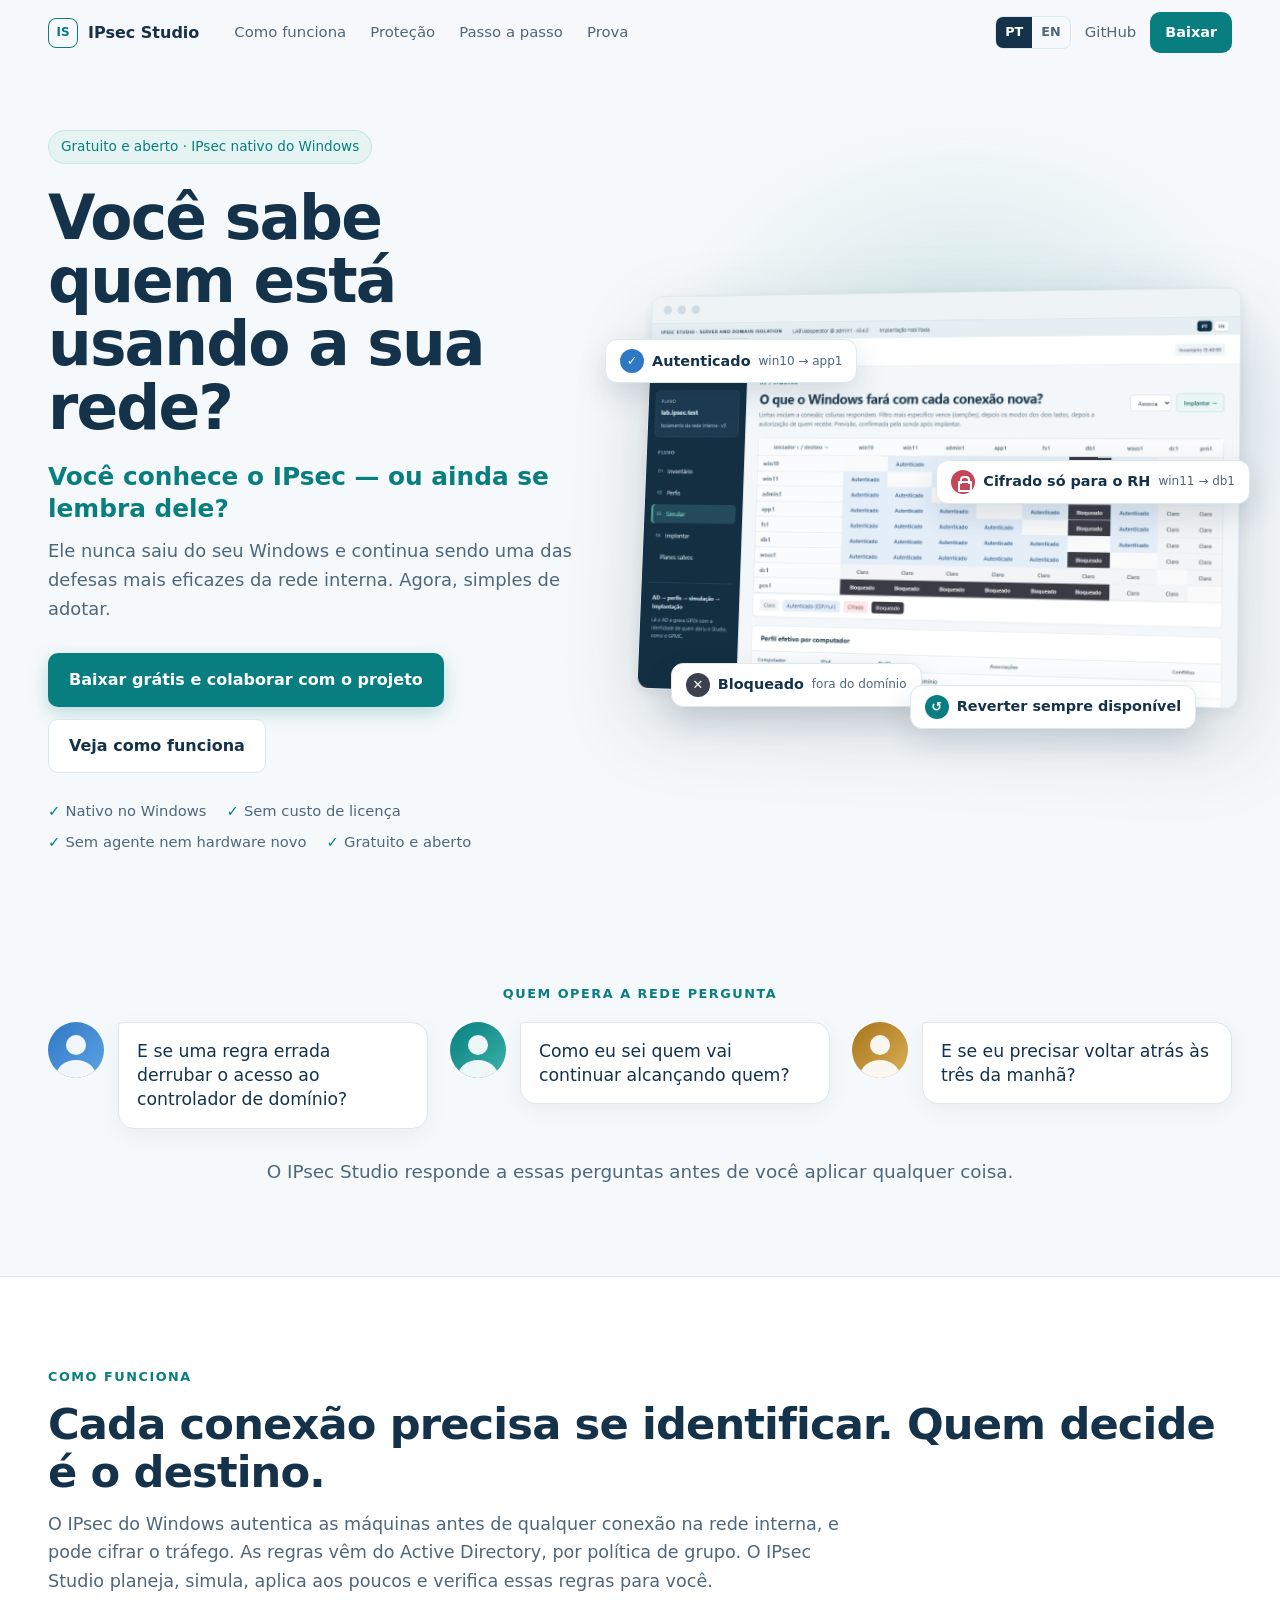
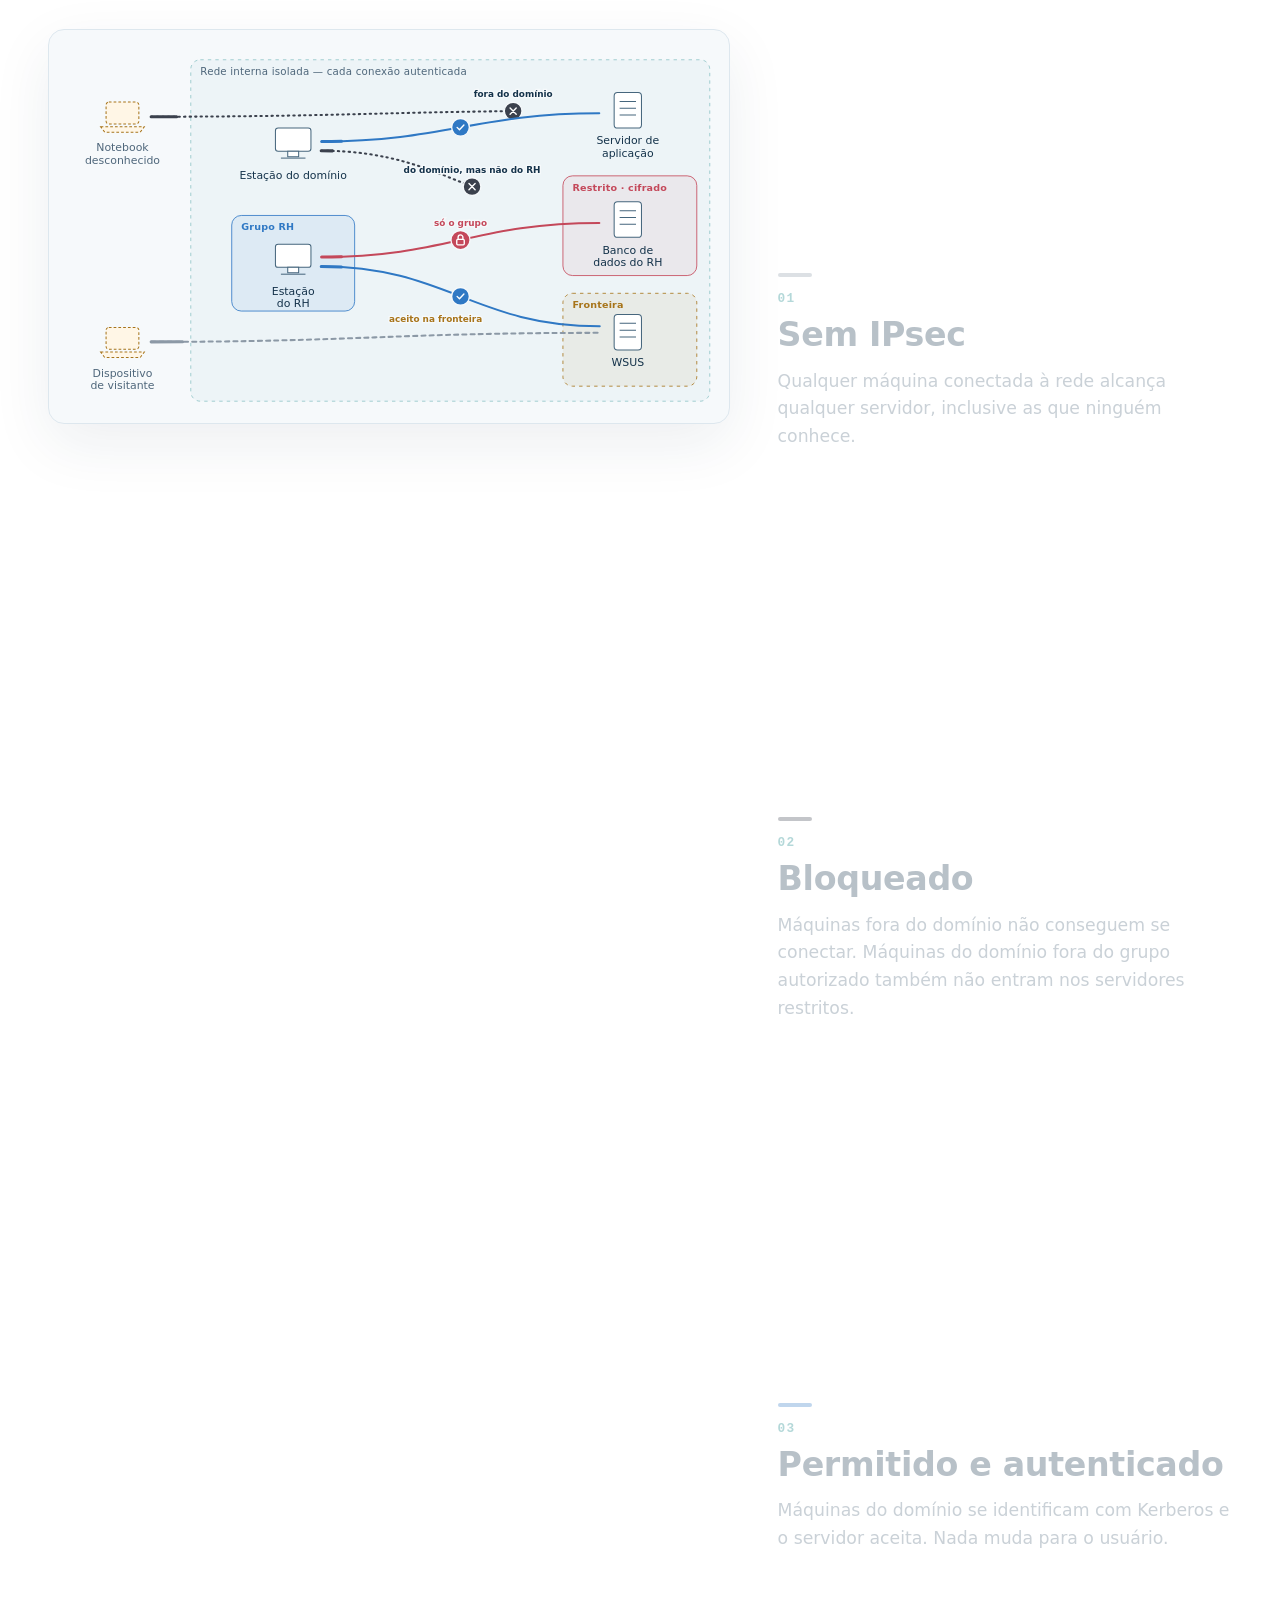
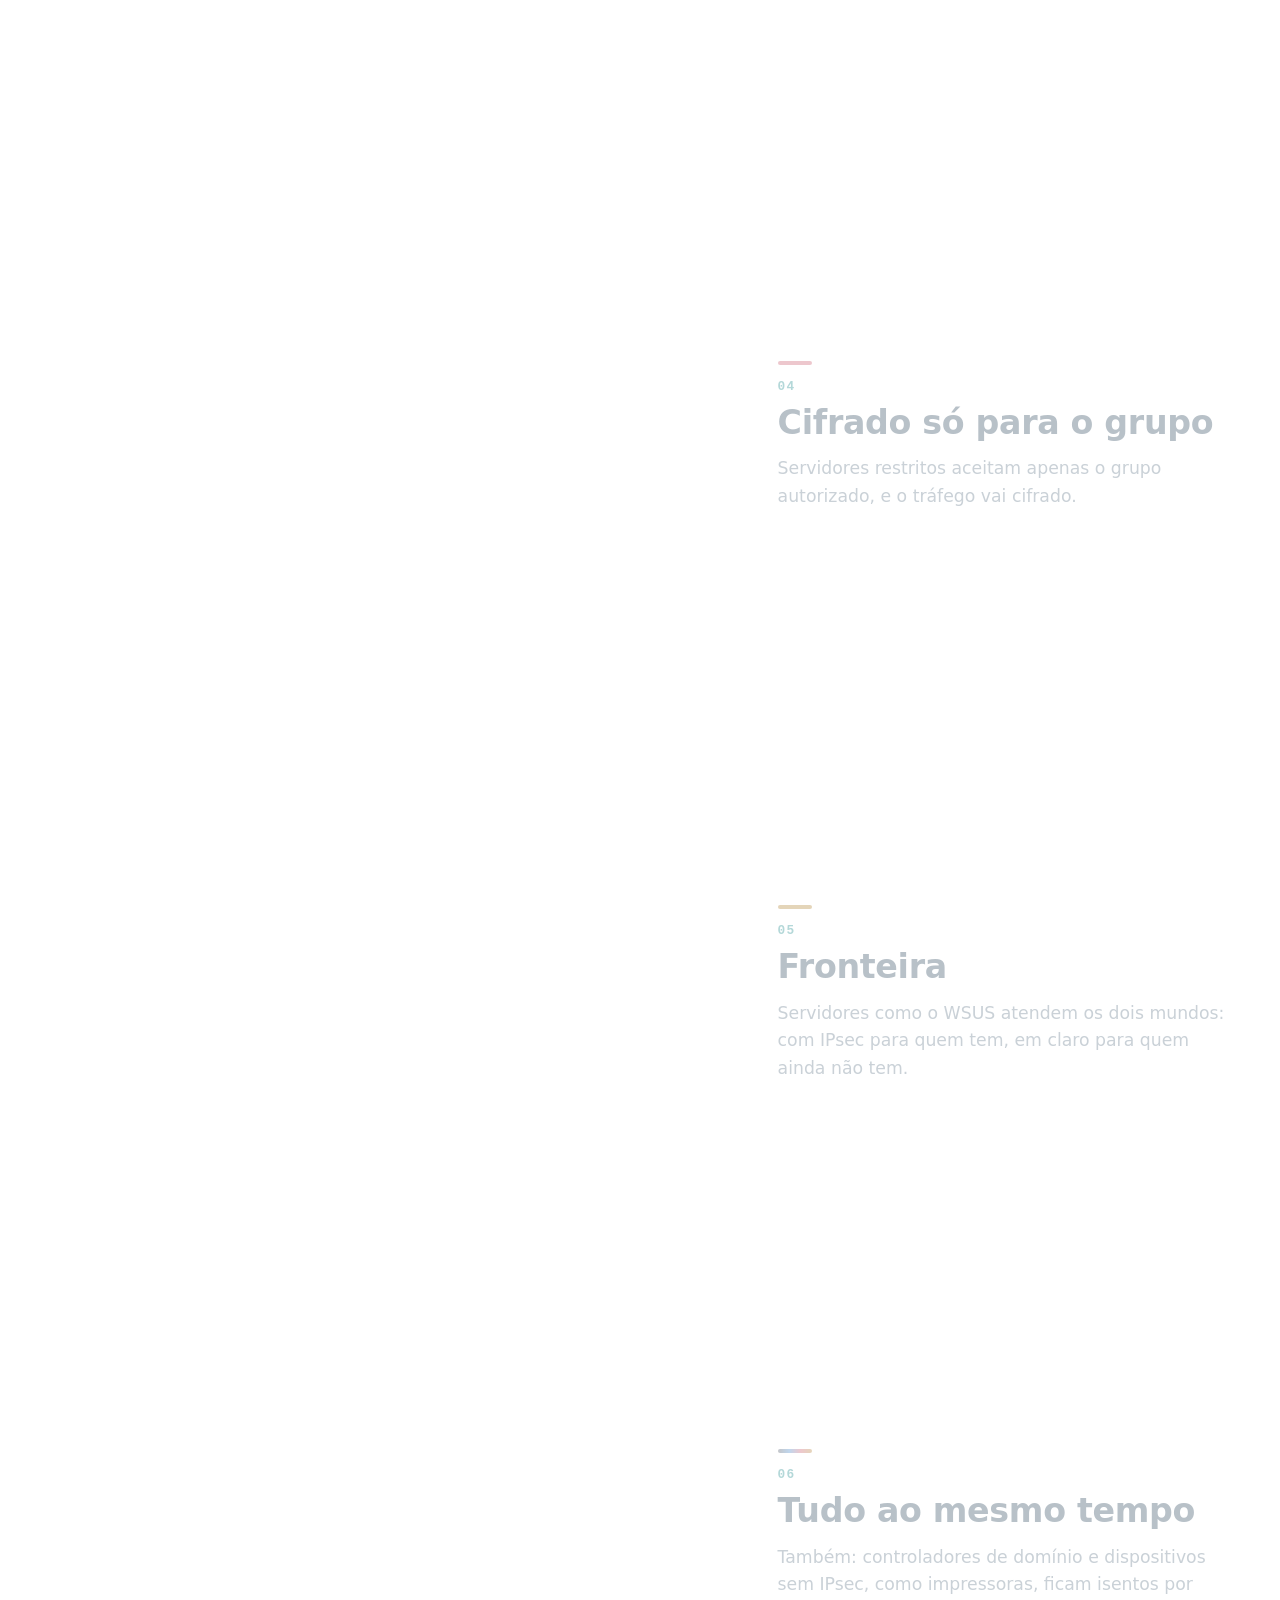
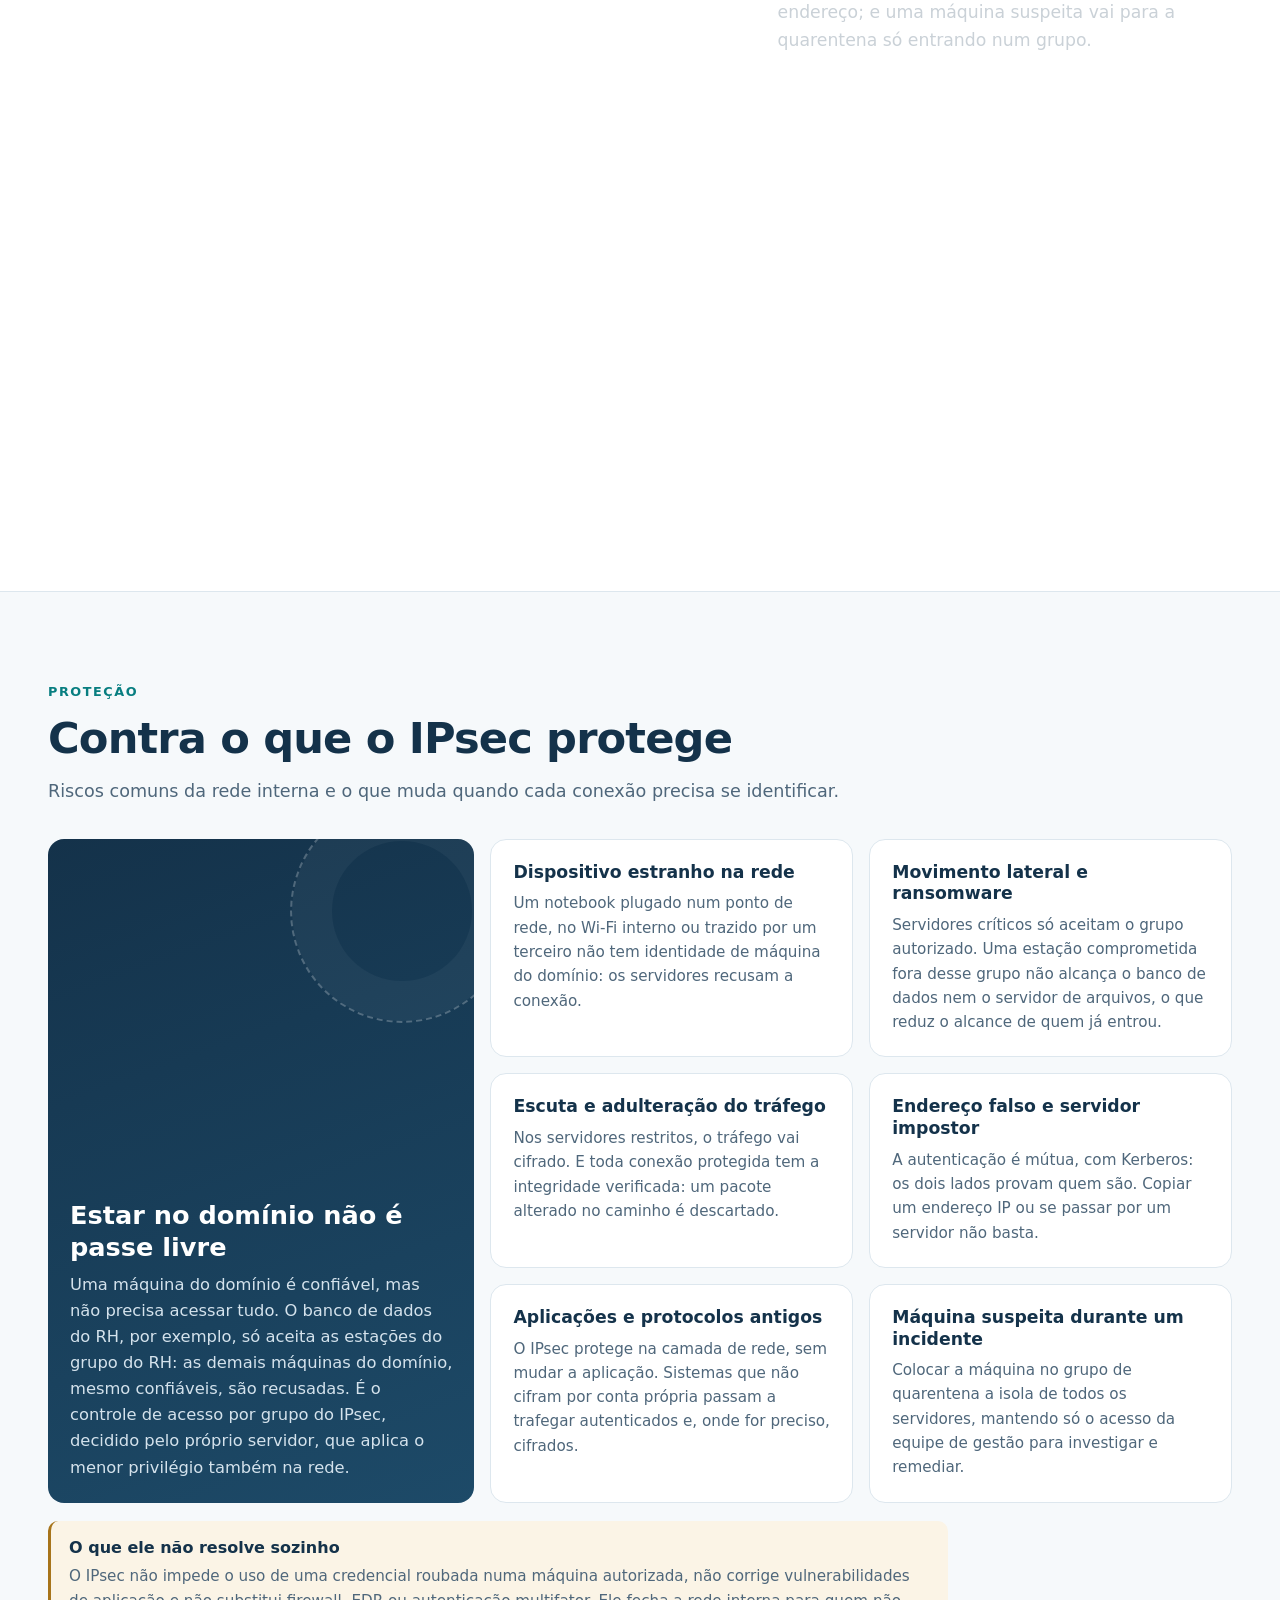
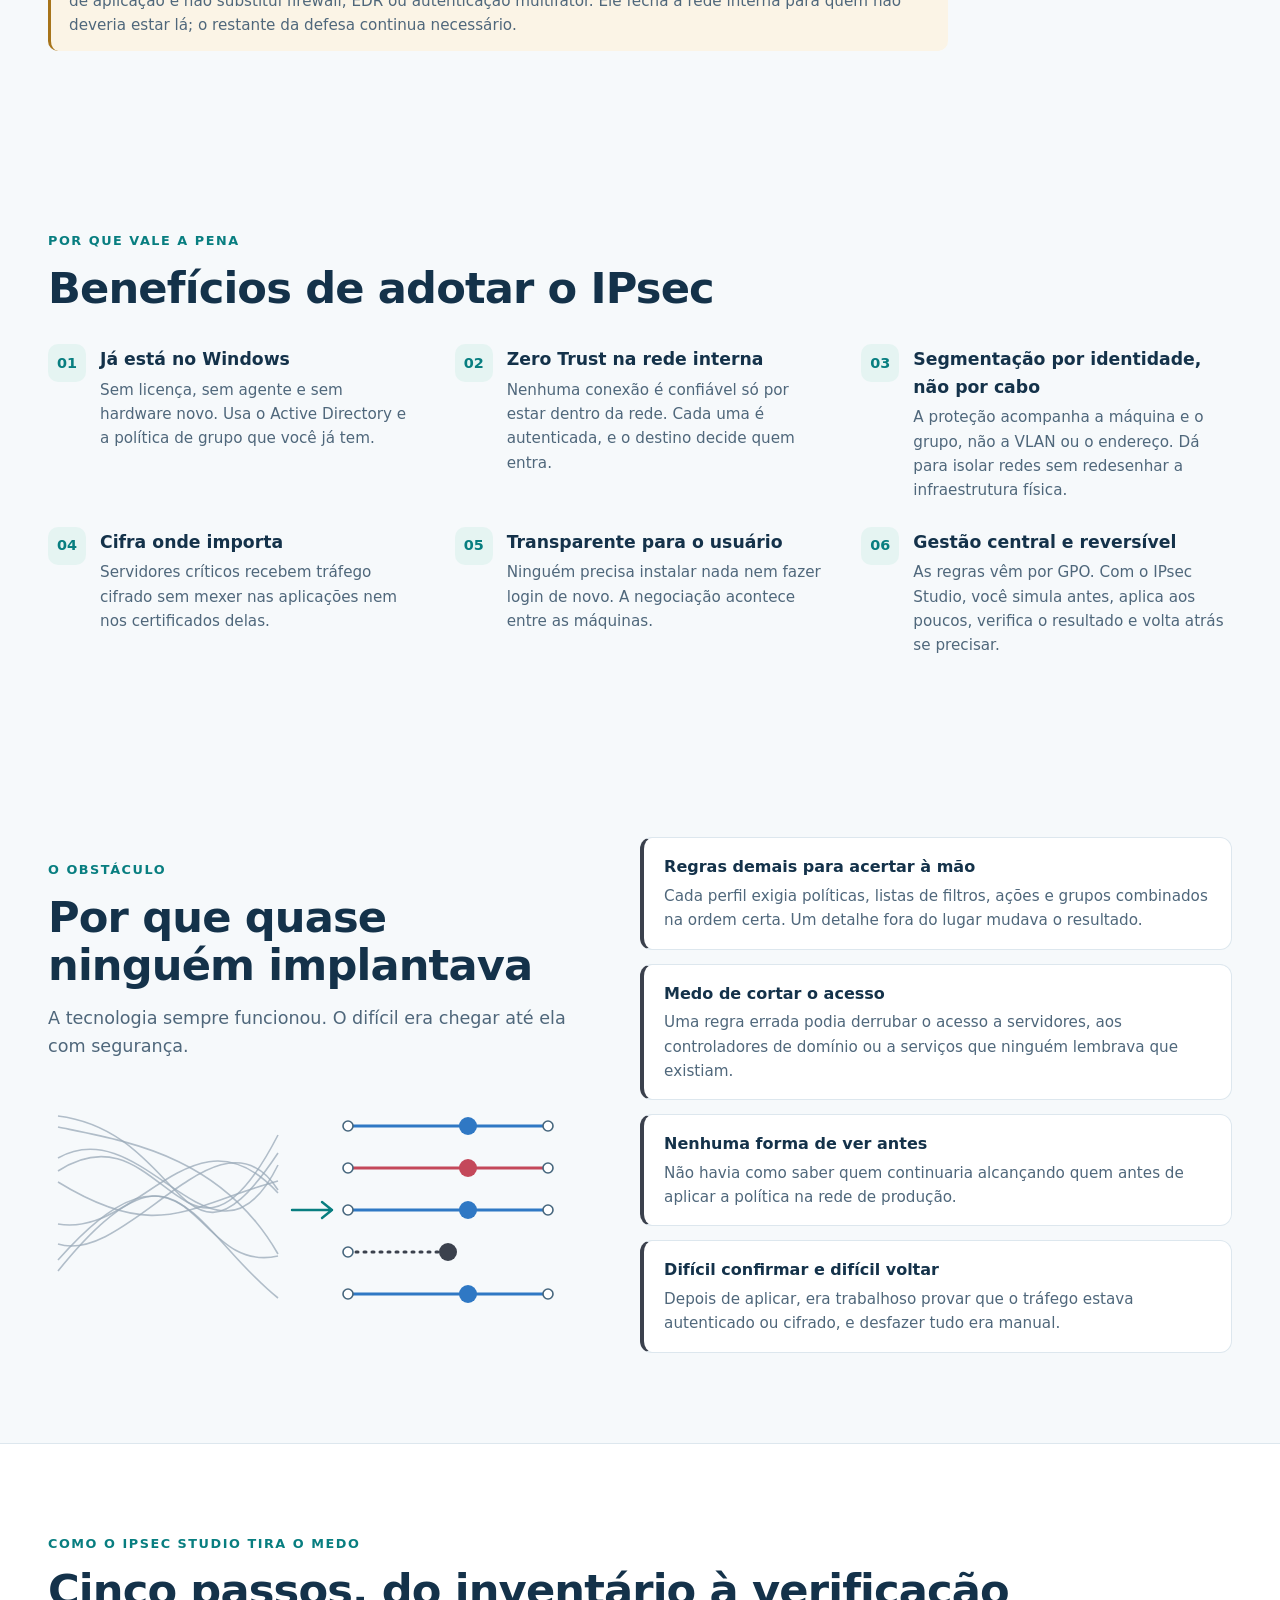
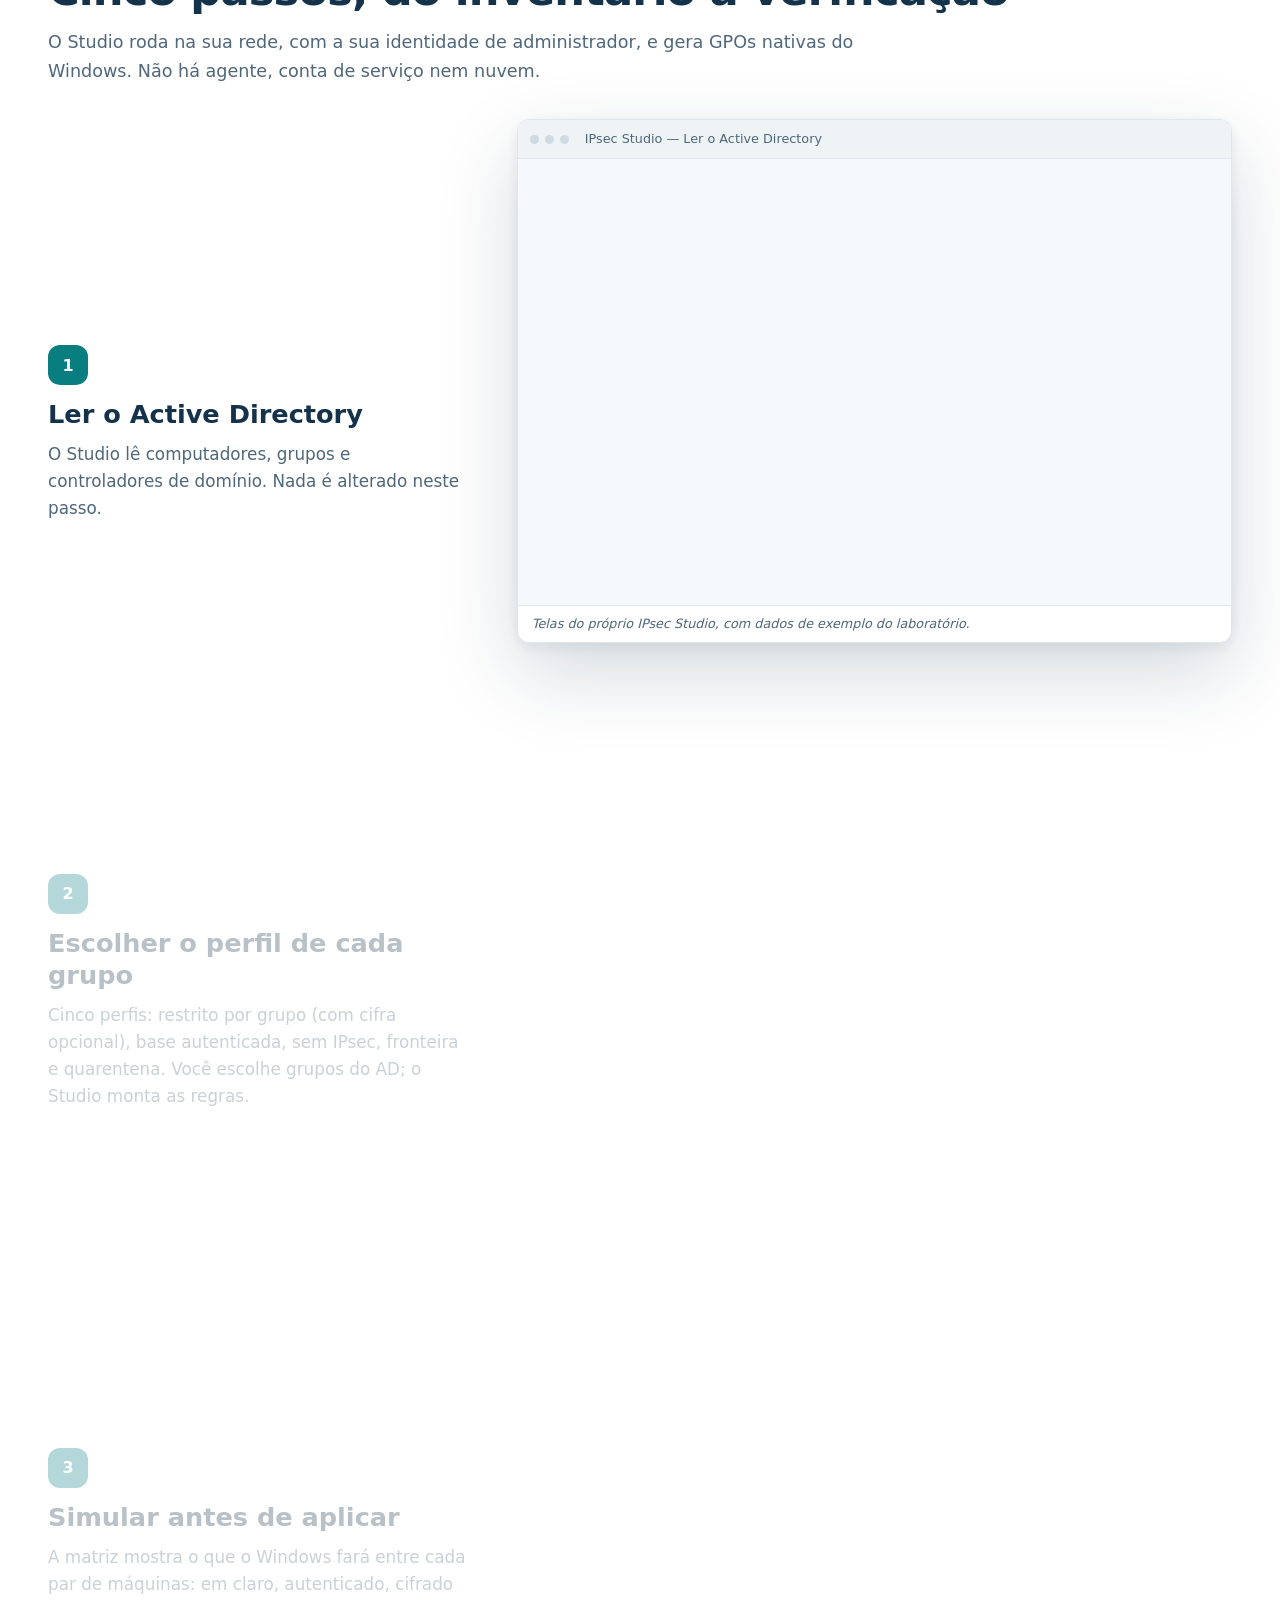
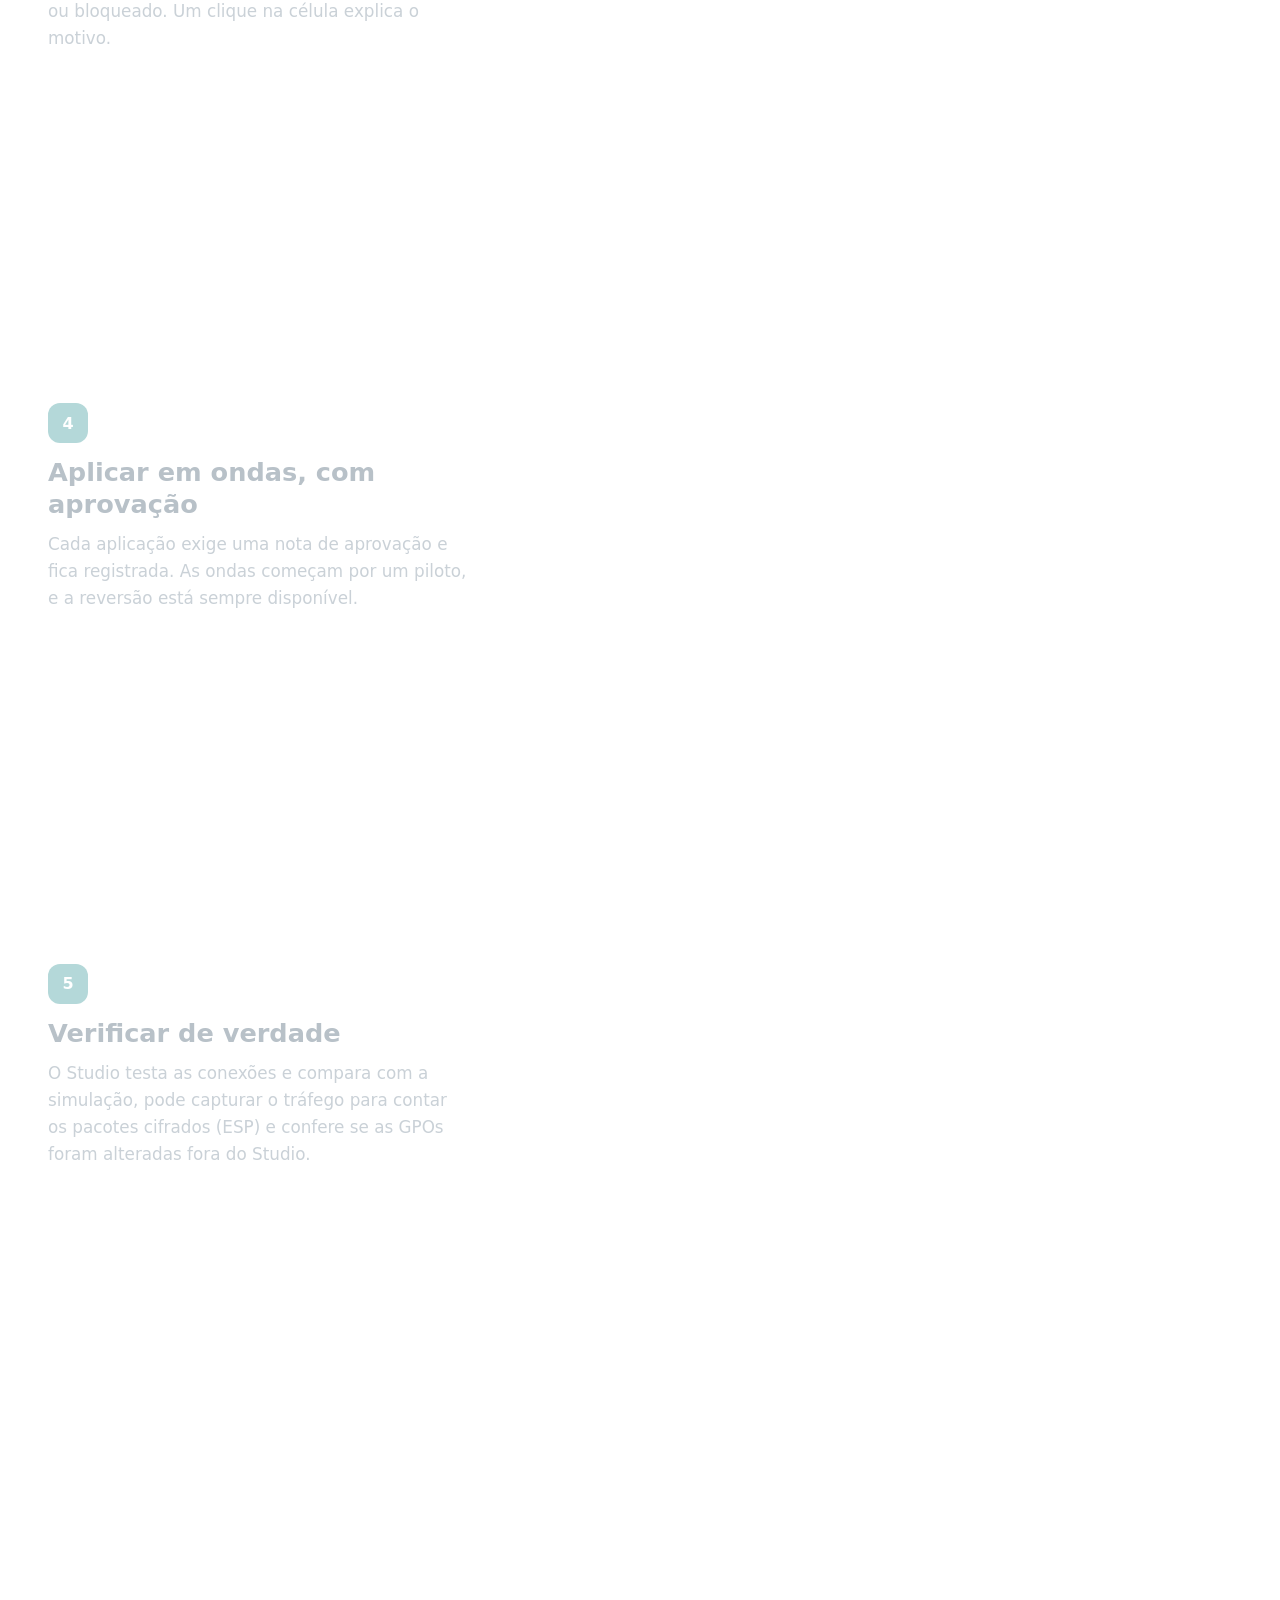
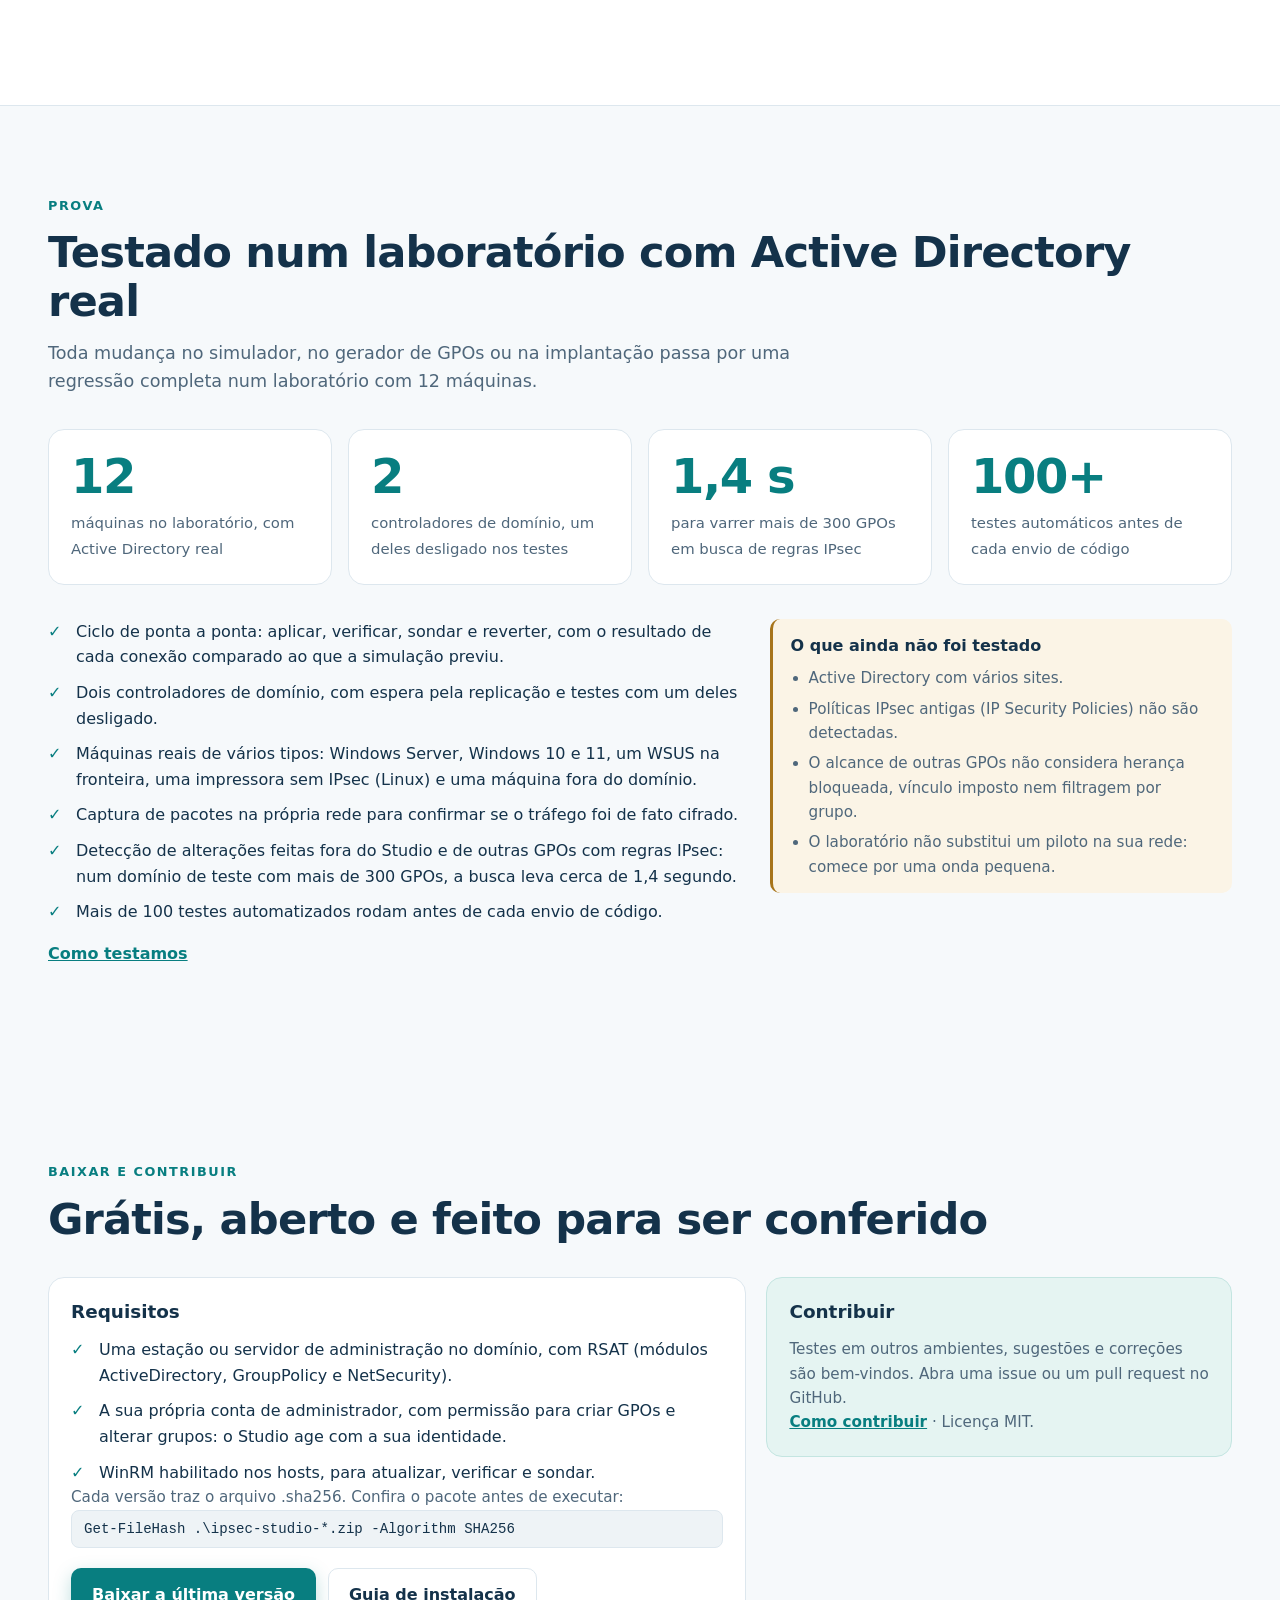
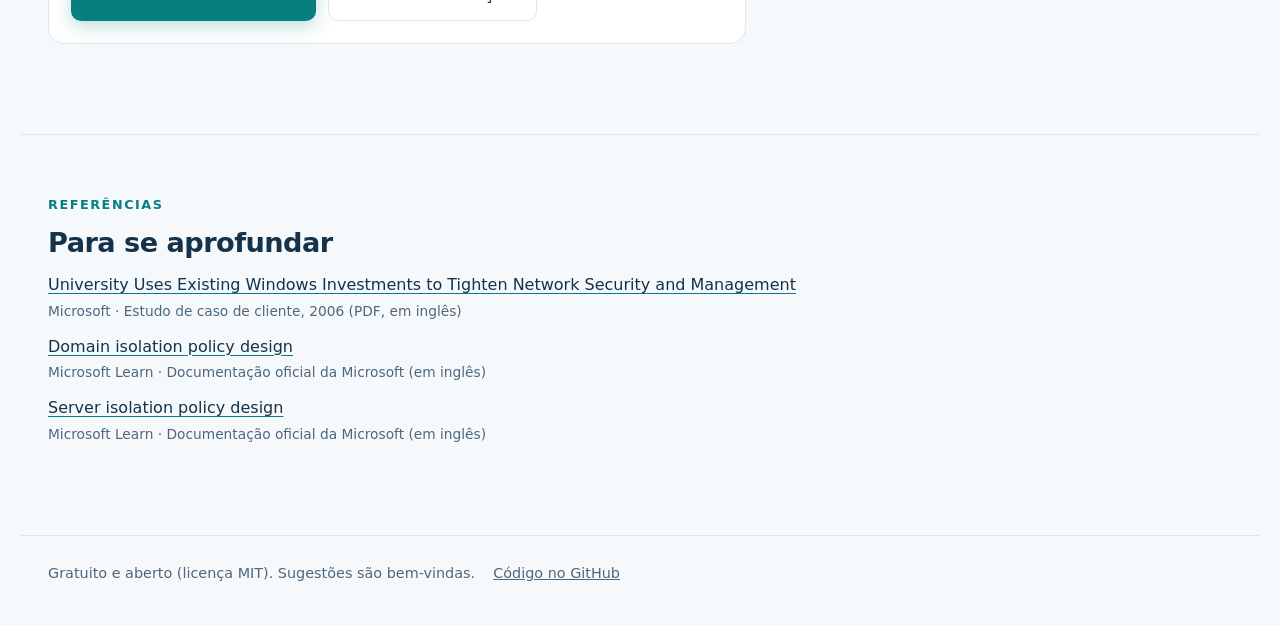
==== commit 898ecd76: "Site: remove the Origin section and the references to web-cache copies of the 2006 articles, at Rodr" ====
--- a/site/index.html
+++ b/site/index.html
@@ -28,7 +28,6 @@
         <a href="#protecao" data-sec="protecao" data-i18n="nav.protects">Proteção</a>
         <a href="#passos" data-sec="passos" data-i18n="nav.steps">Passo a passo</a>
         <a href="#prova" data-sec="prova" data-i18n="nav.proof">Prova</a>
-        <a href="#origem" data-sec="origem" data-i18n="nav.origin">Origem</a>
       </nav>
       <div class="right">
         <span class="lang"><button type="button" id="lang-pt" aria-label="Português">PT</button><button type="button" id="lang-en" aria-label="English">EN</button></span>
@@ -39,7 +38,7 @@
     </div>
     <nav class="sheet" id="sheet" hidden aria-label="Menu">
       <a href="#como" data-i18n="nav.how">Como funciona</a><a href="#protecao" data-i18n="nav.protects">Proteção</a><a href="#passos" data-i18n="nav.steps">Passo a passo</a>
-      <a href="#prova" data-i18n="nav.proof">Prova</a><a href="#origem" data-i18n="nav.origin">Origem</a><a href="#baixar" data-i18n="nav.download">Baixar</a>
+      <a href="#prova" data-i18n="nav.proof">Prova</a><a href="#baixar" data-i18n="nav.download">Baixar</a>
       <a href="https://github.com/rodrigoimmaginario/ipsec-studio" data-i18n="nav.github">GitHub</a>
     </nav>
   </header>
@@ -149,18 +148,6 @@
       <p><a class="more" id="proof-more" href="#" data-i18n="proof.more"></a></p>
     </section>
 
-    <section class="origin" id="origem">
-      <div class="origin-grid">
-        <div>
-          <p class="eyebrow" data-i18n="origin.eyebrow"></p>
-          <h2 data-i18n="origin.title"></h2>
-          <ol class="timeline" id="origin-timeline"></ol>
-          <div class="art" id="origin-art" aria-hidden="true"></div>
-        </div>
-        <div class="origin-text" id="origin-text"></div>
-      </div>
-    </section>
-
     <section class="download" id="baixar">
       <div class="head">
         <p class="eyebrow" data-i18n="download.eyebrow"></p>
--- a/site/site.css
+++ b/site/site.css
@@ -197,19 +197,6 @@
 .checks li { position: relative; padding-left: 28px; }
 .checks li::before { content: '✓'; position: absolute; left: 0; top: 0; color: var(--teal); font-weight: 700; }
 
-/* origin: timeline and two networks becoming one */
-.origin-grid { display: grid; grid-template-columns: 1fr 1.3fr; gap: 54px; }
-.timeline { list-style: none; padding: 0; margin: 10px 0 0; border-left: 2px solid var(--line); }
-.timeline li { position: relative; padding: 0 0 22px 24px; }
-.timeline li::before { content: ''; position: absolute; left: -7px; top: 6px; width: 12px; height: 12px; border-radius: 50%; background: var(--paper); border: 2px solid var(--teal); }
-.timeline li:last-child::before { background: var(--teal); }
-.timeline b { display: block; color: var(--teal); } .timeline span { color: var(--muted); font-size: .95rem; }
-.origin .art .net { fill: none; stroke: #9aaab8; stroke-width: 1.4; stroke-dasharray: 4 5; } .origin .art .net.one { stroke: var(--teal); stroke-dasharray: 6 6; stroke-width: 1.8; fill: rgba(8,126,128,.04); }
-.origin .art .spoke { stroke: #c3d0db; stroke-width: 1.2; } .origin .art .n { stroke: none; } .origin .art .n.a { fill: var(--auth); } .origin .art .n.b { fill: var(--boundary); }
-.origin .art .lockb circle { fill: var(--enc); } .origin .art .lockb rect, .origin .art .lockb path { fill: none; stroke: #fff; stroke-width: 2; stroke-linecap: round; }
-.origin-text p { margin: 0 0 16px; line-height: 1.7; }
-.origin-text p:first-child { font-size: 1.12rem; }
-
 /* download */
 .download-grid { display: grid; grid-template-columns: 3fr 2fr; gap: 20px; align-items: start; }
 .download h3 { font-size: 1.15rem; margin: 0 0 14px; }
@@ -235,7 +222,7 @@
   #top-download { display: none; }
   .hero { grid-template-columns: 1fr; gap: 44px; padding-top: 36px !important; padding-bottom: 80px !important; }
   .c-auth { left: 0; } .c-enc { right: 0; } .chip small { display: none; }
-  .bubbles, .bento, .why-grid, .proof-grid, .origin-grid, .download-grid { grid-template-columns: 1fr; }
+  .bubbles, .bento, .why-grid, .proof-grid, .download-grid { grid-template-columns: 1fr; }
   .stats { grid-template-columns: 1fr 1fr; }
   .story, .steps-body { grid-template-columns: 1fr; gap: 0; }
   .pin, .steps .pin { top: 6px; z-index: 5; padding: 8px 0; background: var(--paper); }
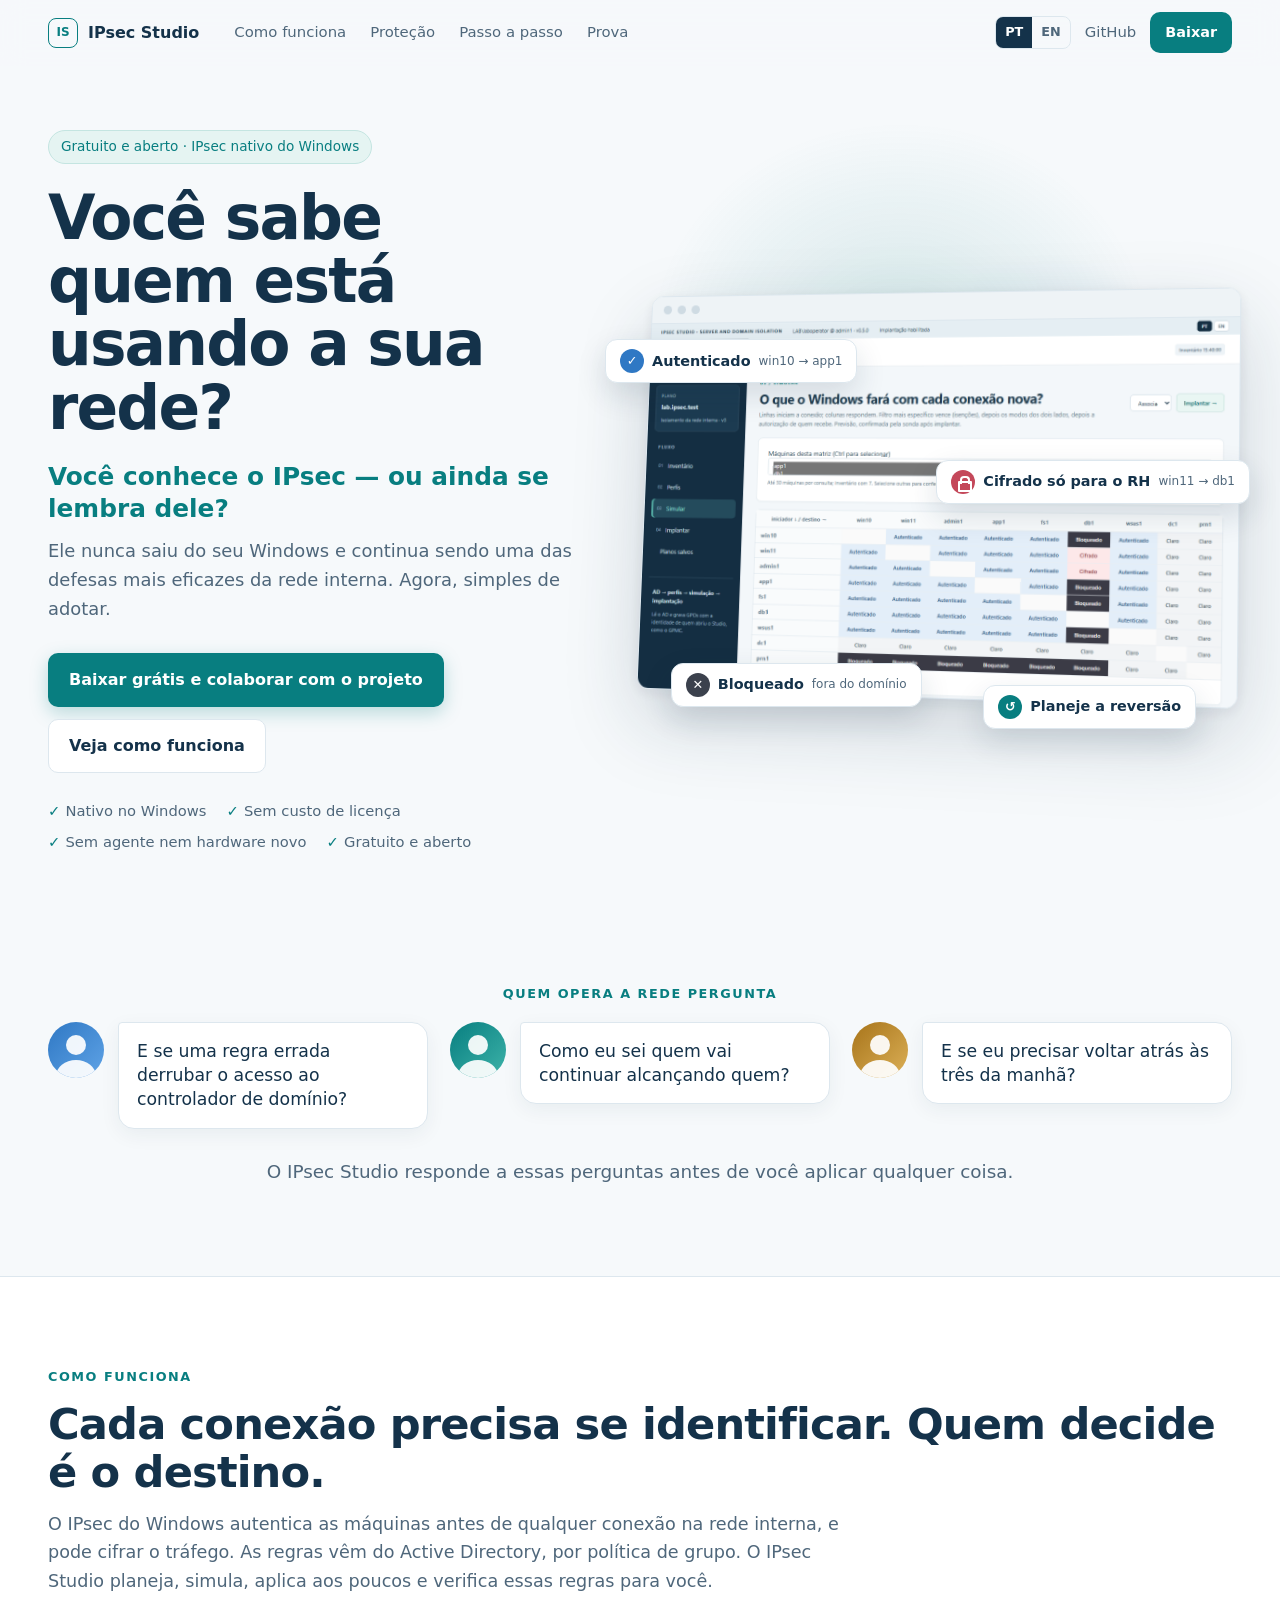
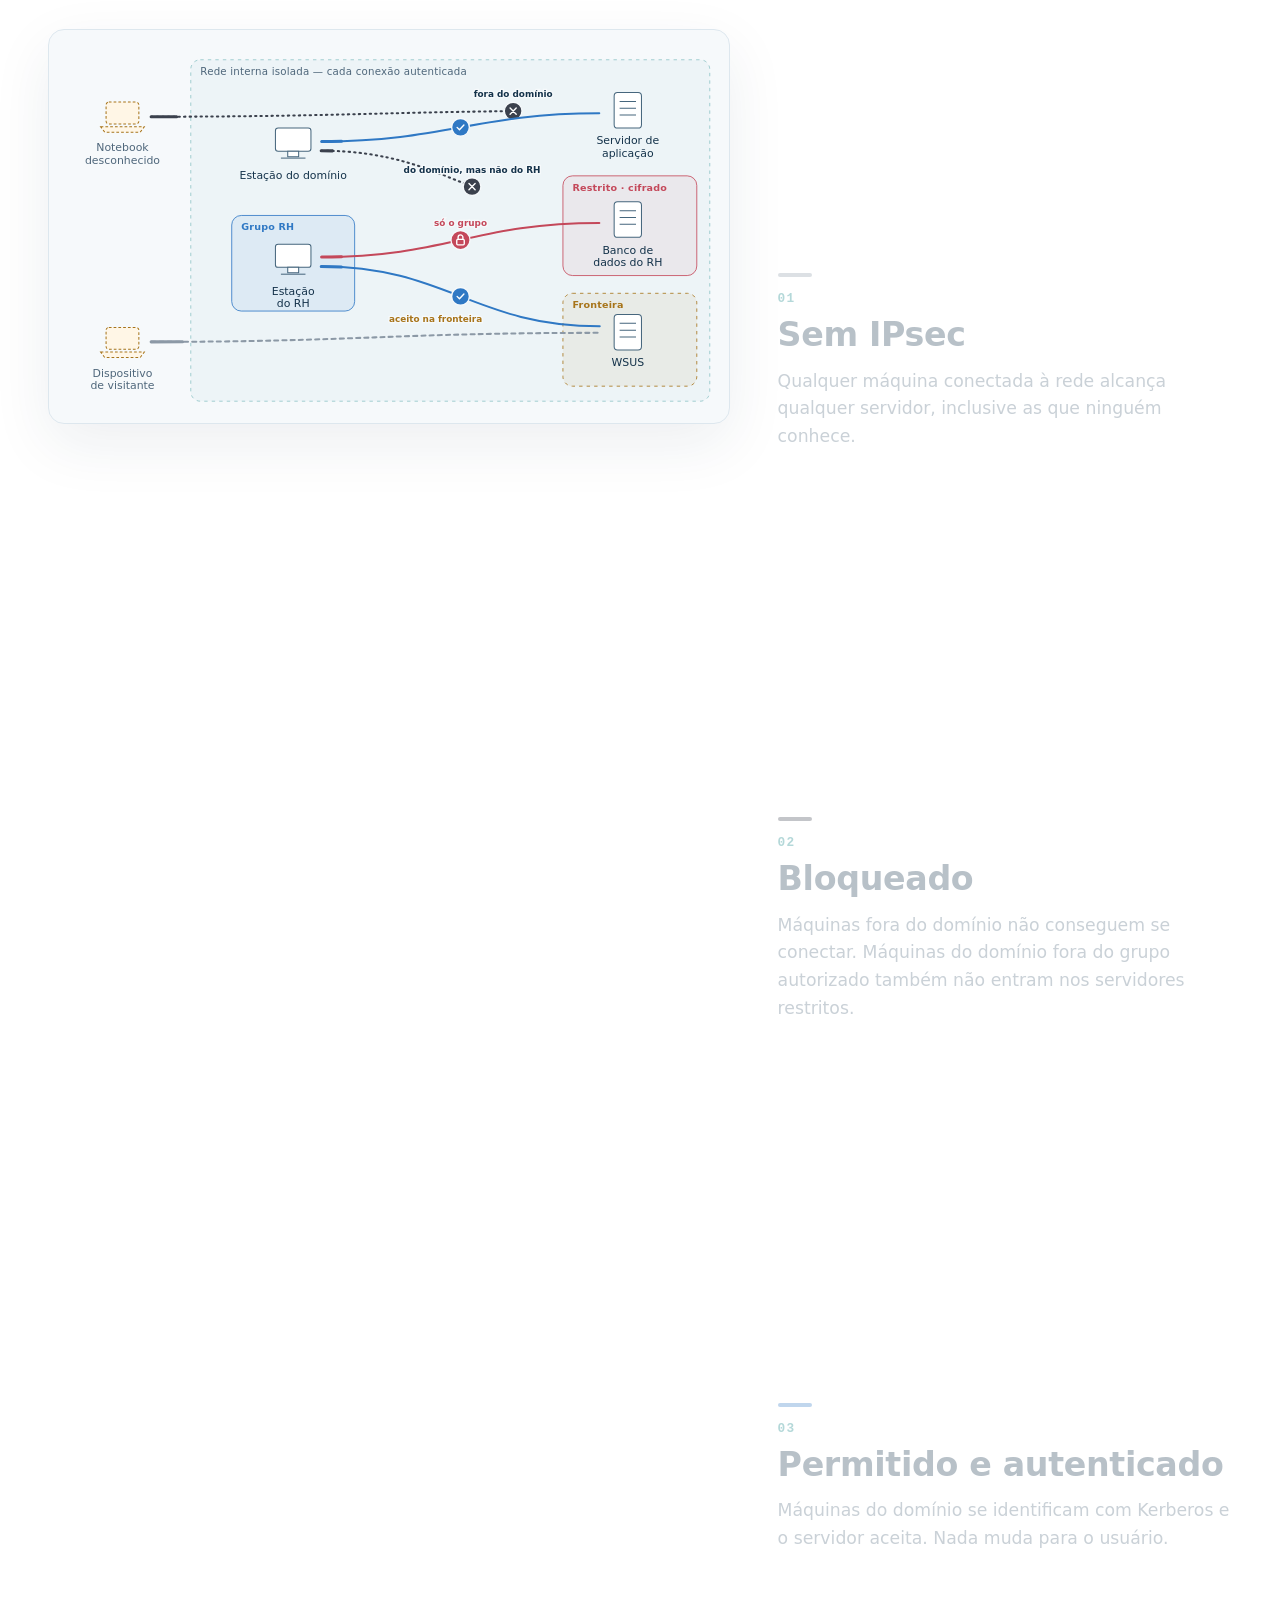
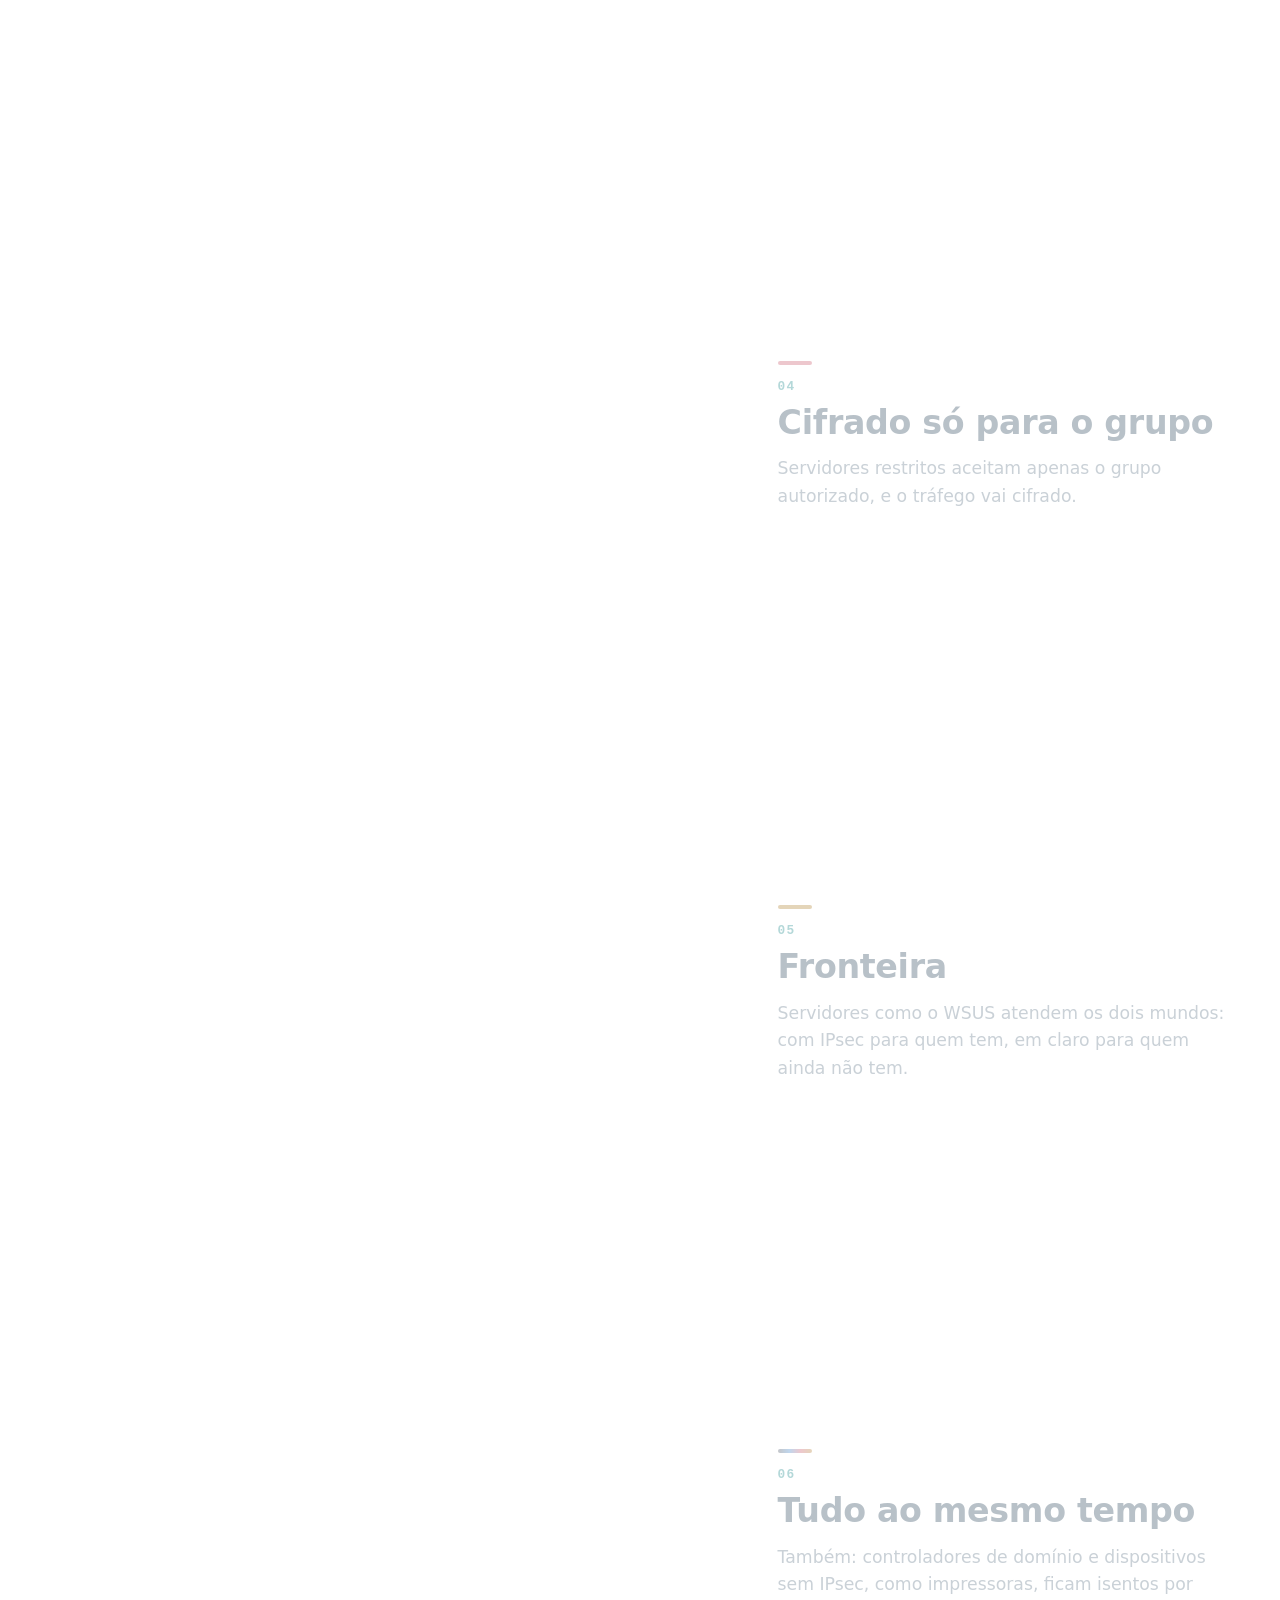
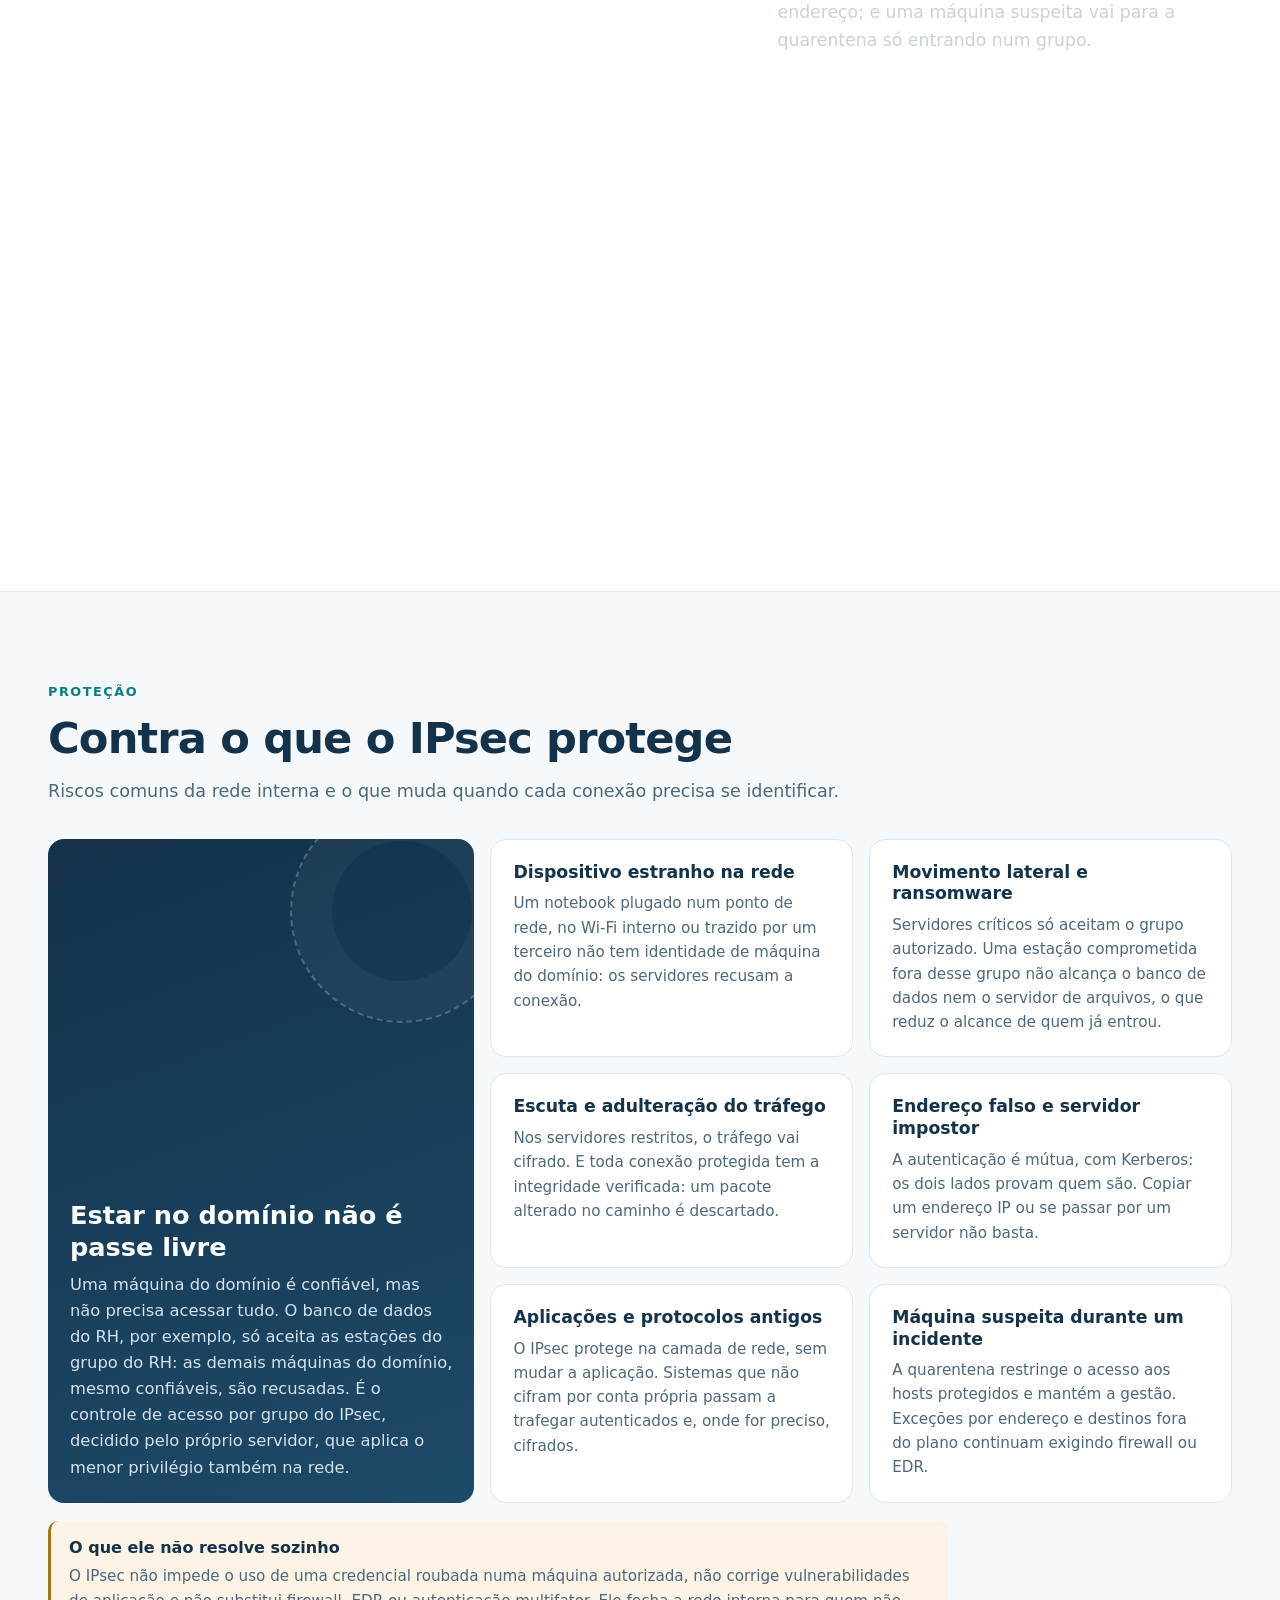
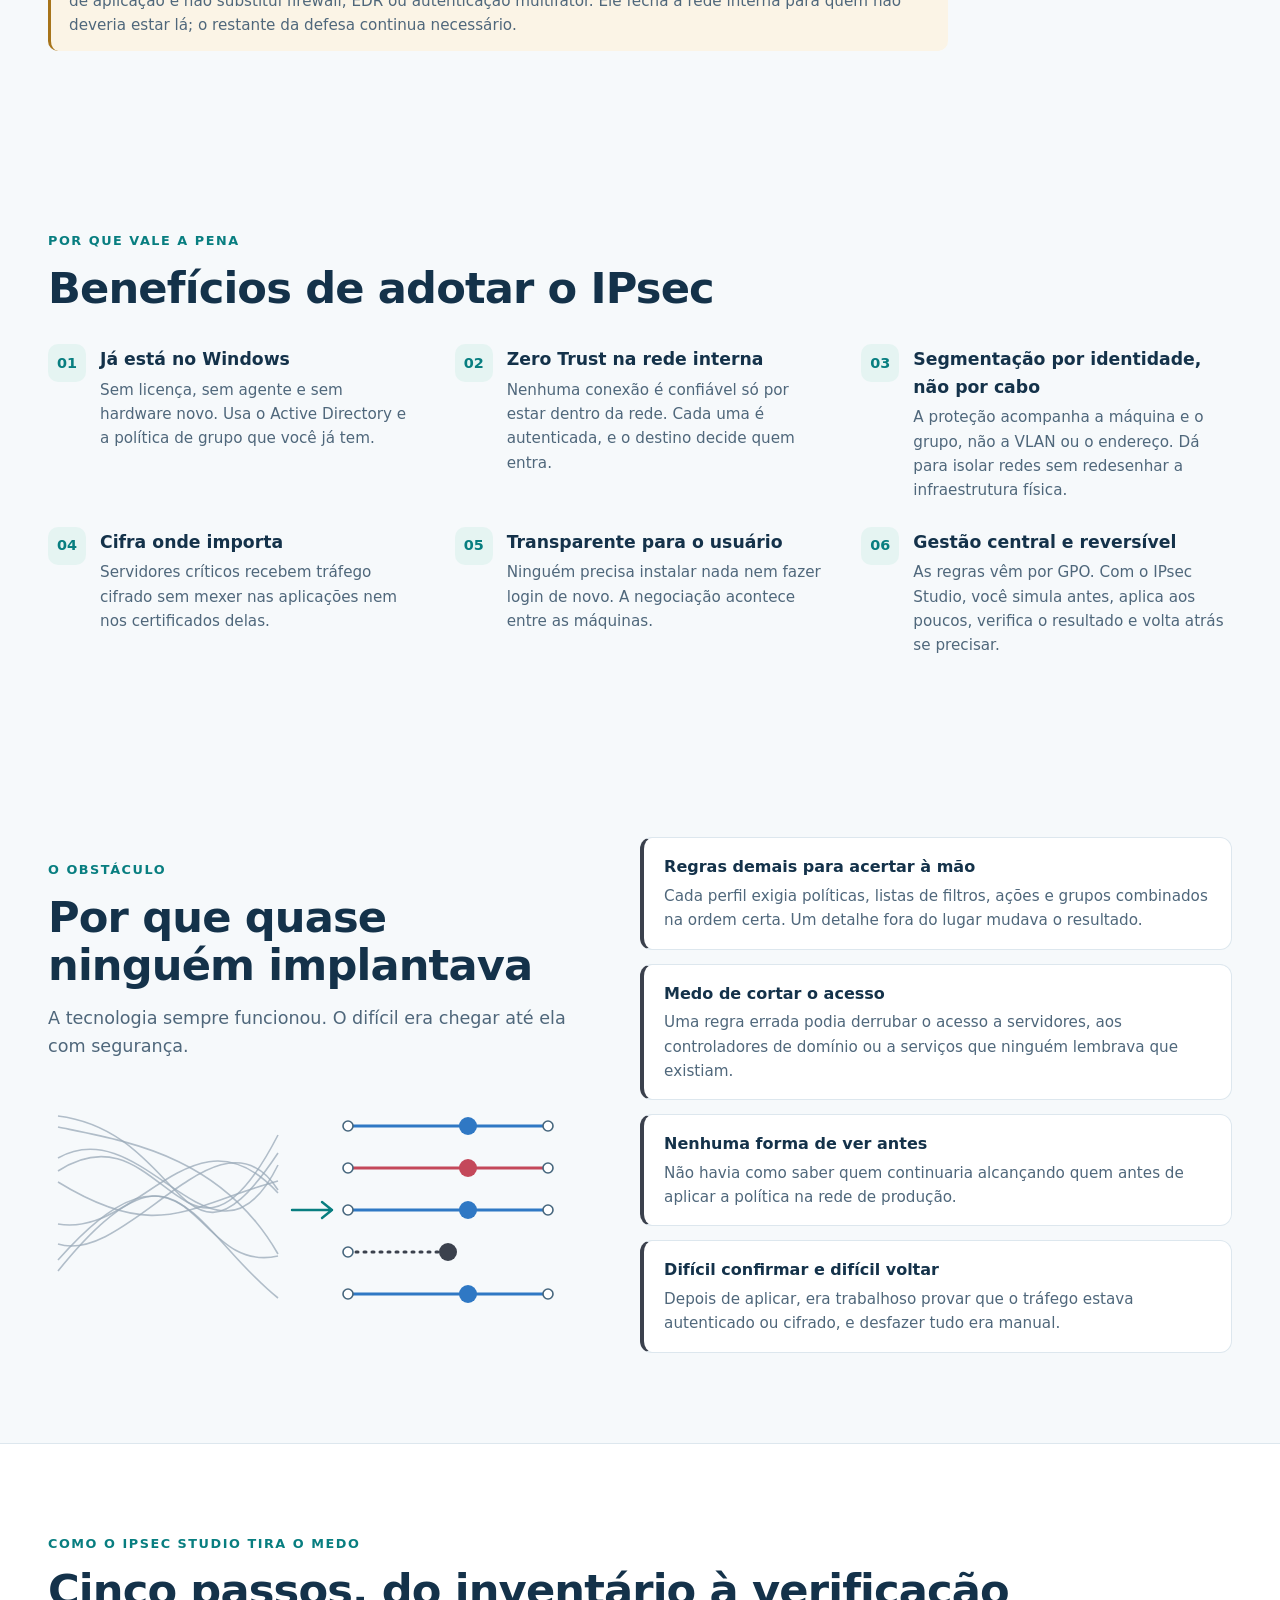
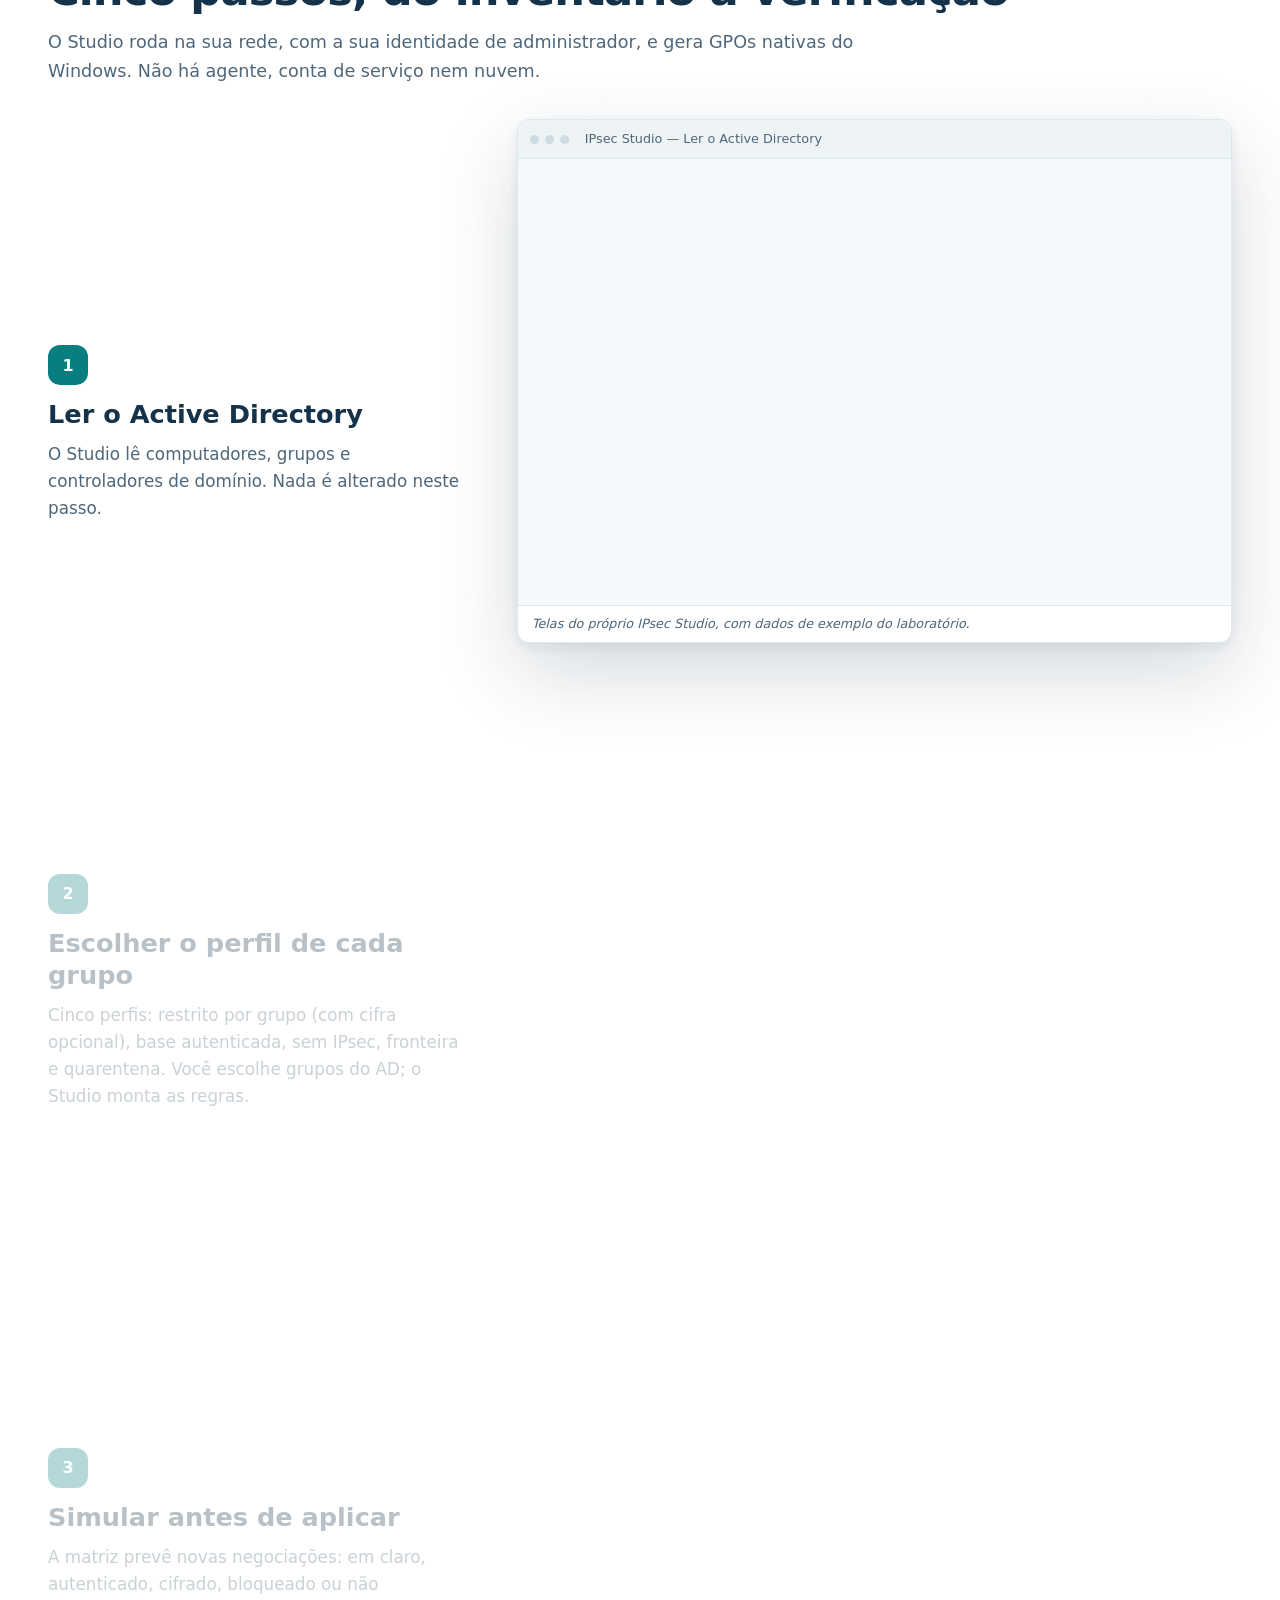
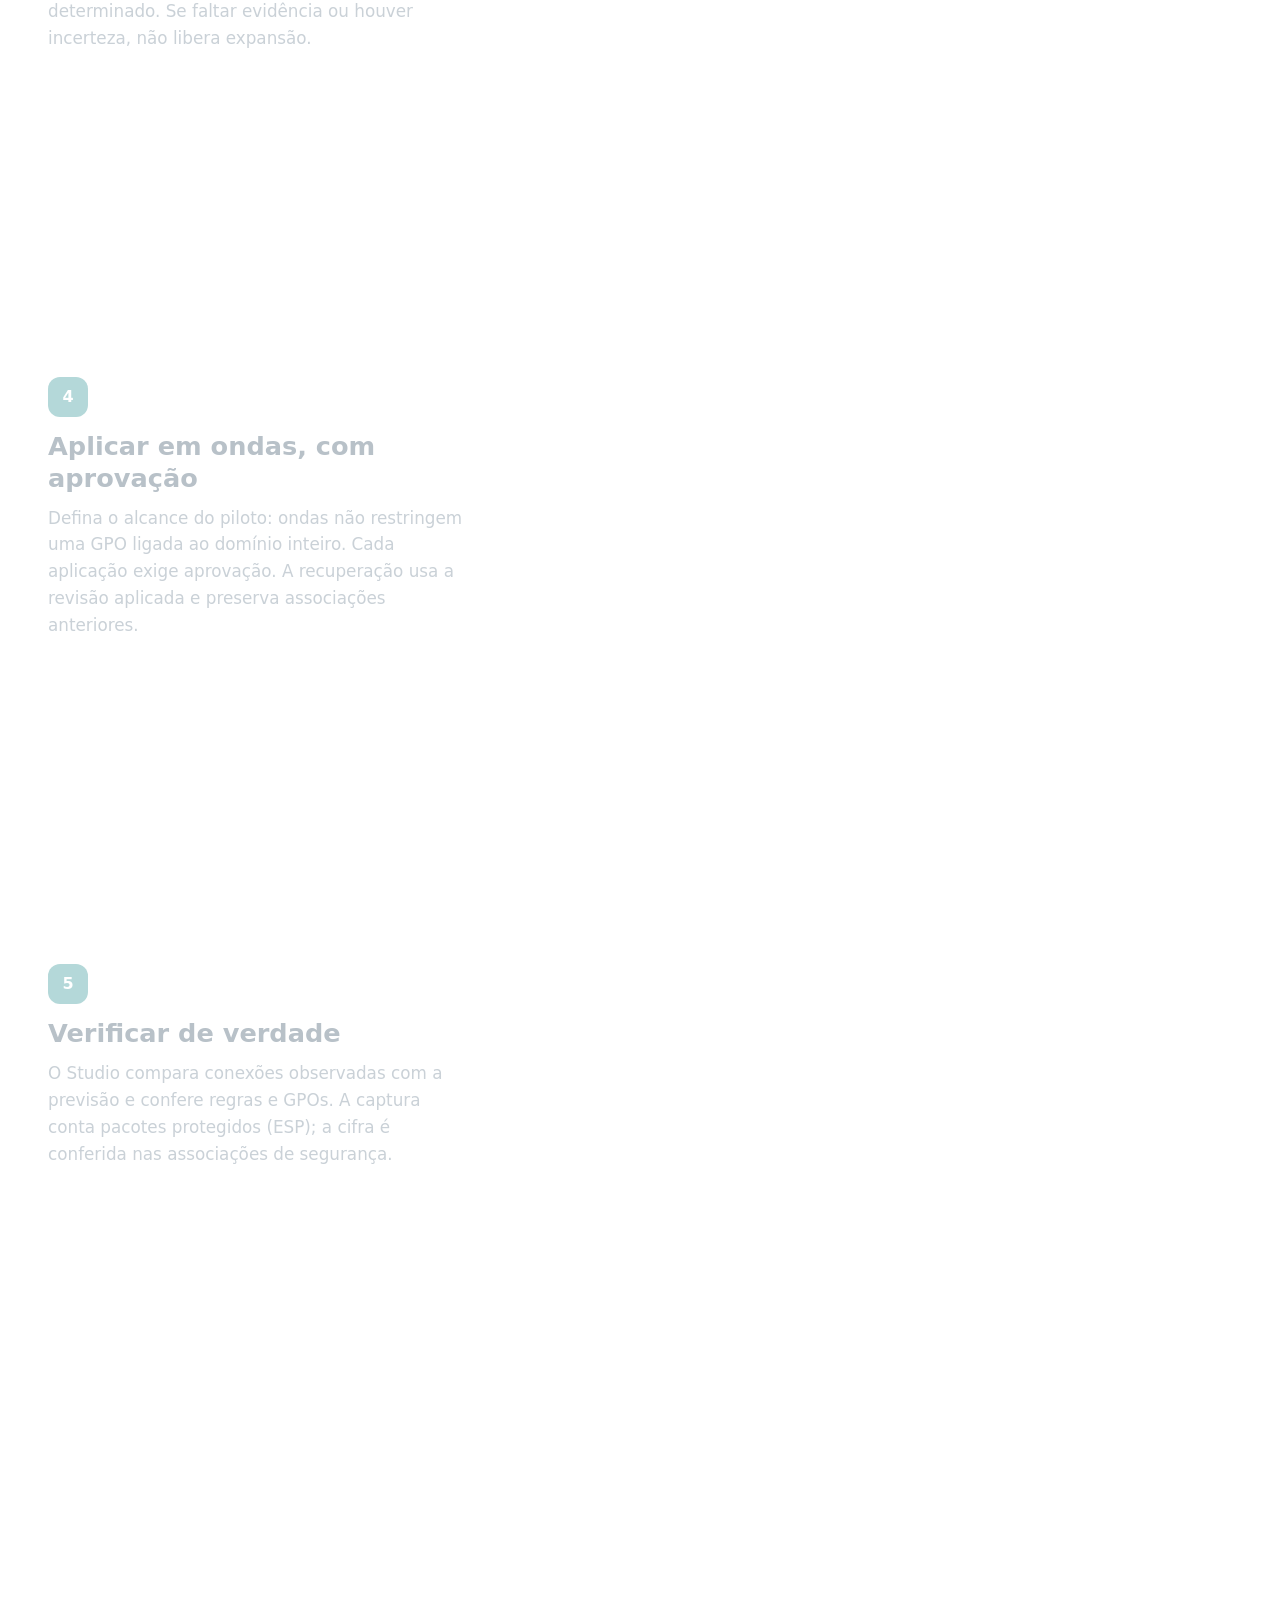
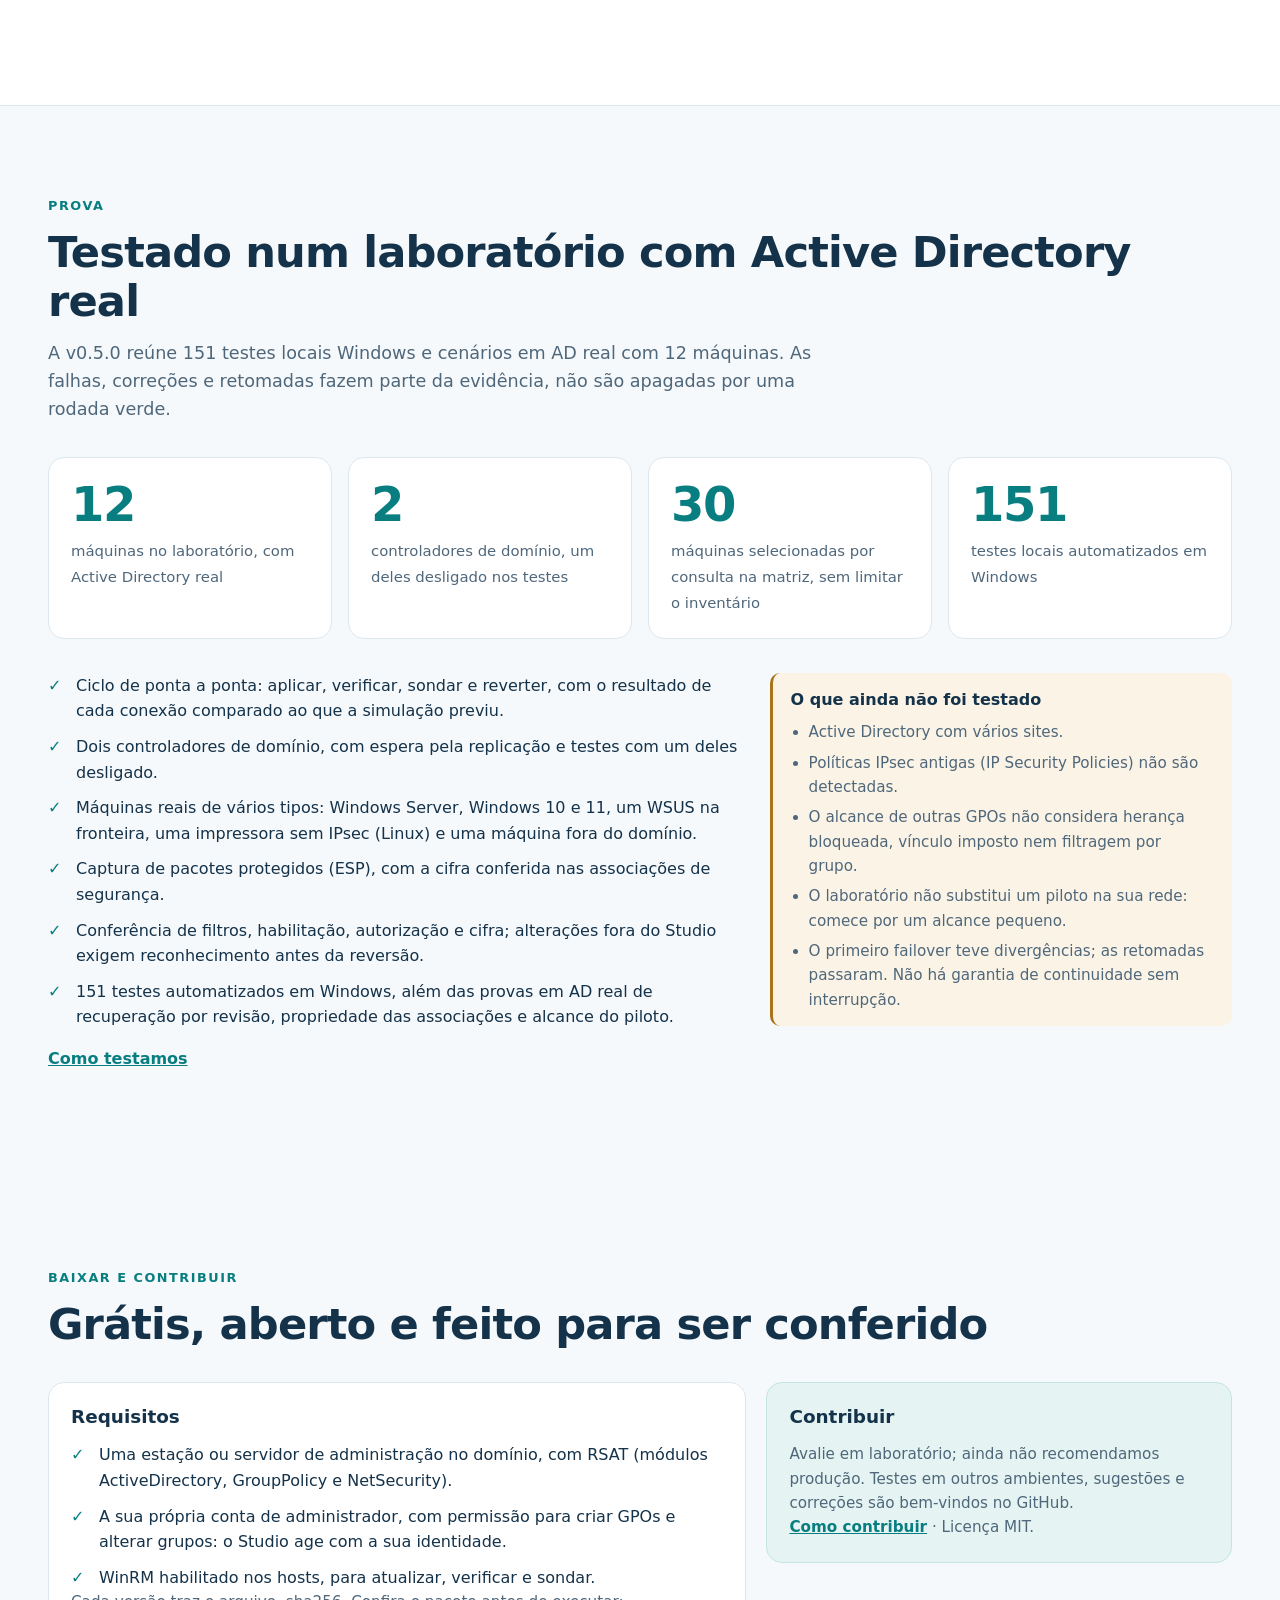
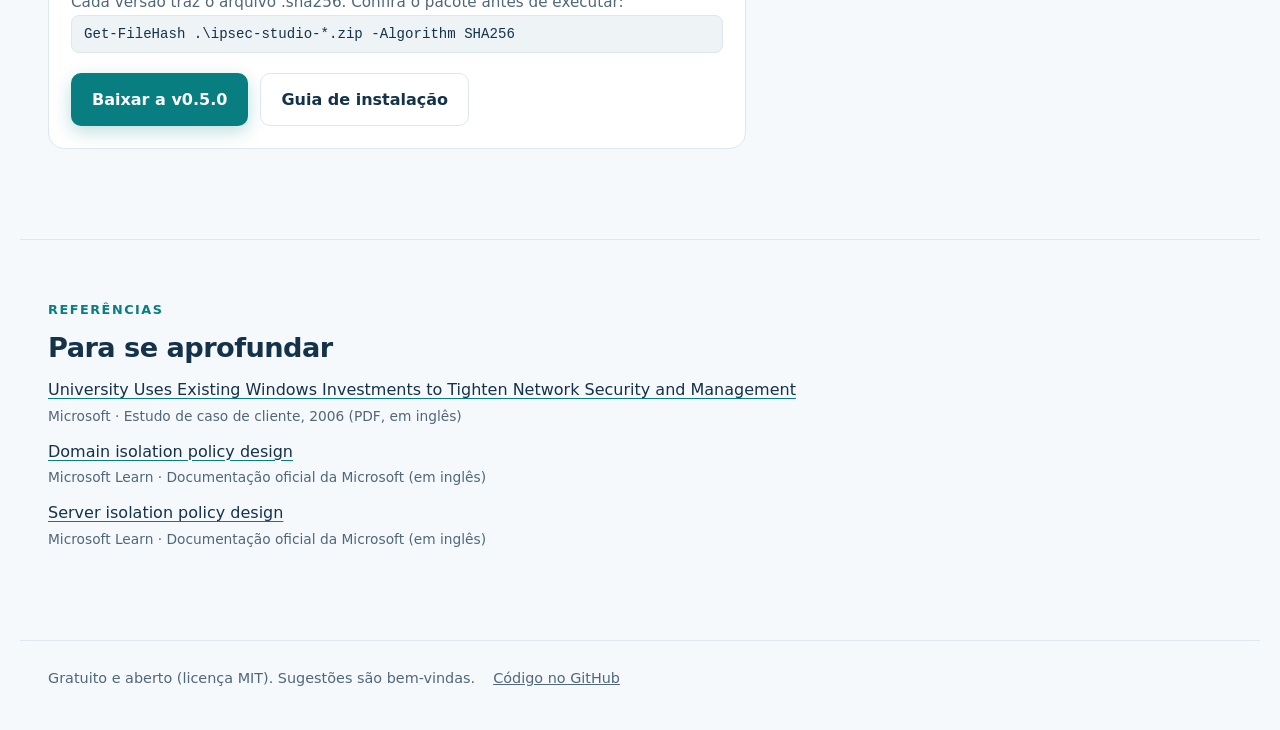
==== commit 301fdcf7: "Link the published reliability release without overstating isolation Point PT/EN downloads to 0.5.0 " ====
--- a/site/index.html
+++ b/site/index.html
@@ -51,7 +51,7 @@
         <p class="hero-lead" id="hero-lead"></p>
         <p class="hero-sub" id="hero-text"></p>
         <div class="ctas">
-          <a class="btn primary" id="cta-download" href="https://github.com/rodrigoimmaginario/ipsec-studio/releases/latest" data-i18n="cta.download"></a>
+          <a class="btn primary" id="cta-download" href="https://github.com/rodrigoimmaginario/ipsec-studio/releases/tag/v0.5.0" data-i18n="cta.download"></a>
           <a class="btn soft" id="cta-how" href="#como" data-i18n="cta.how"></a>
         </div>
         <ul class="facts" id="facts"></ul>
--- a/site/site.css
+++ b/site/site.css
@@ -53,7 +53,7 @@
 
 /* opening: the question first, IPsec as the answer, the product on the right */
 .hero { display: grid; grid-template-columns: 1fr 1.12fr; gap: 54px; align-items: center; position: relative; padding-top: 64px !important; padding-bottom: 100px !important; }
-.hero::before { content: ''; position: absolute; inset: -40px -10vw auto 42%; height: 640px; z-index: -1; background: radial-gradient(closest-side, rgba(8,126,128,.15), transparent 70%), radial-gradient(closest-side at 70% 62%, rgba(47,120,196,.13), transparent 70%); }
+.hero::before { content: ''; position: absolute; inset: -40px 0 auto 42%; height: 640px; z-index: -1; background: radial-gradient(closest-side, rgba(8,126,128,.15), transparent 70%), radial-gradient(closest-side at 70% 62%, rgba(47,120,196,.13), transparent 70%); }
 .pill { display: inline-block; font-size: .85rem; color: var(--teal); background: var(--teal-soft); border: 1px solid #c4e5e1; border-radius: 999px; padding: 5px 12px; margin-bottom: 22px; }
 .hero h1 { font-size: clamp(2.5rem, 4.8vw, 4.1rem); line-height: 1.03; letter-spacing: -.03em; margin: 0 0 22px; }
 .hero-lead { font-size: clamp(1.25rem, 2vw, 1.55rem); font-weight: 600; line-height: 1.3; color: var(--teal); margin: 0 0 12px; }
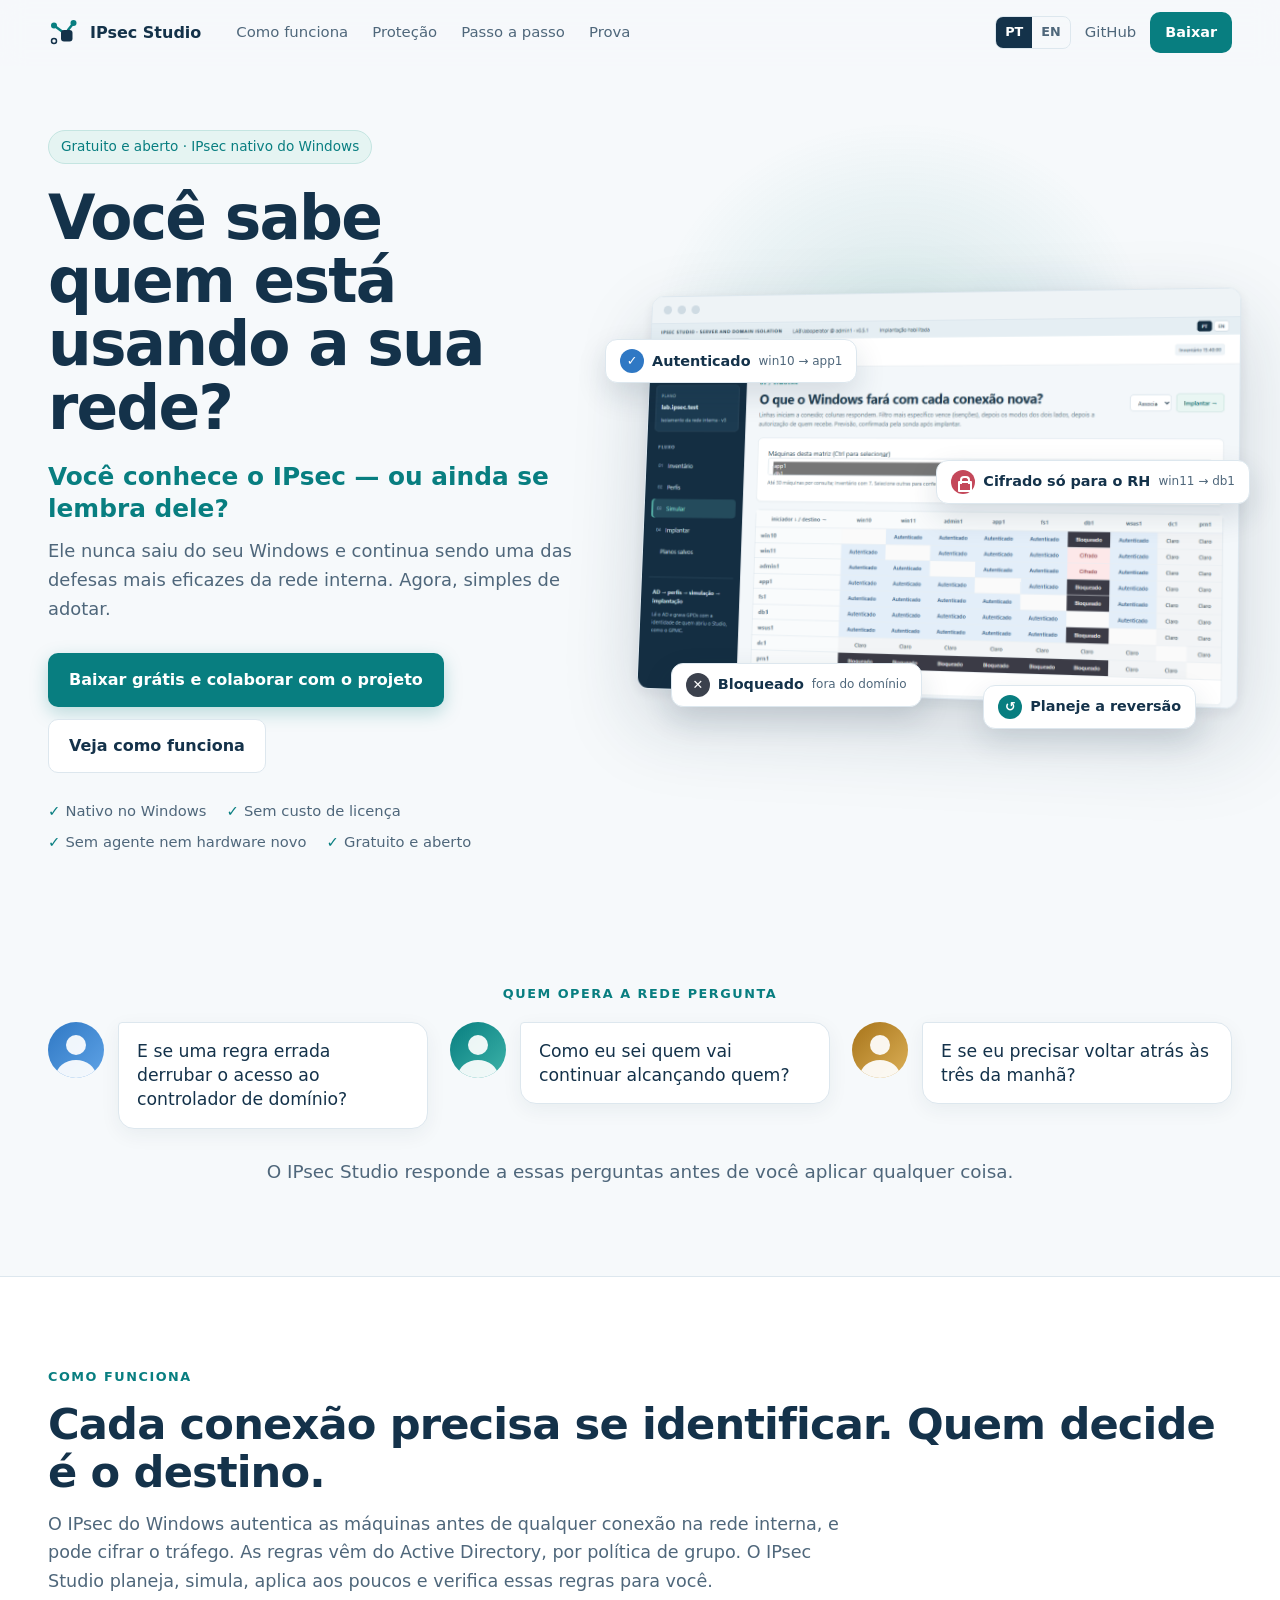
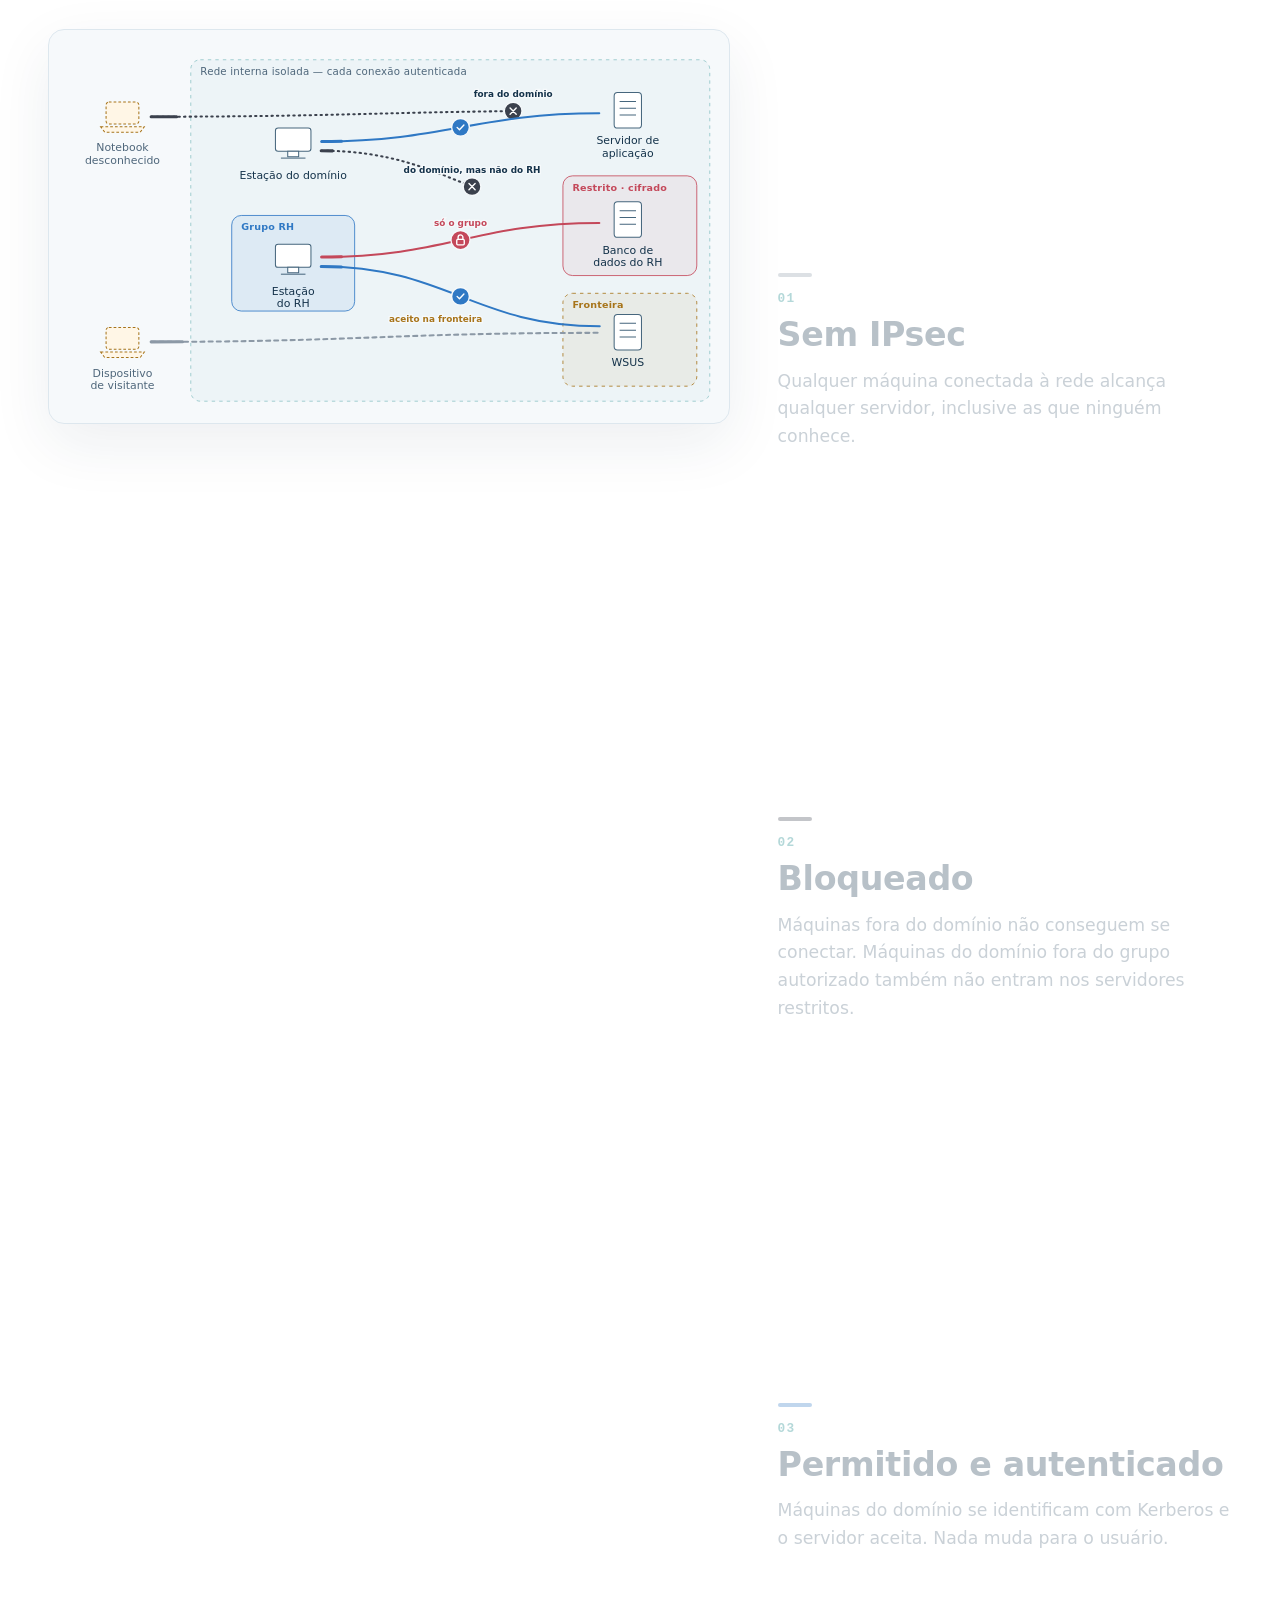
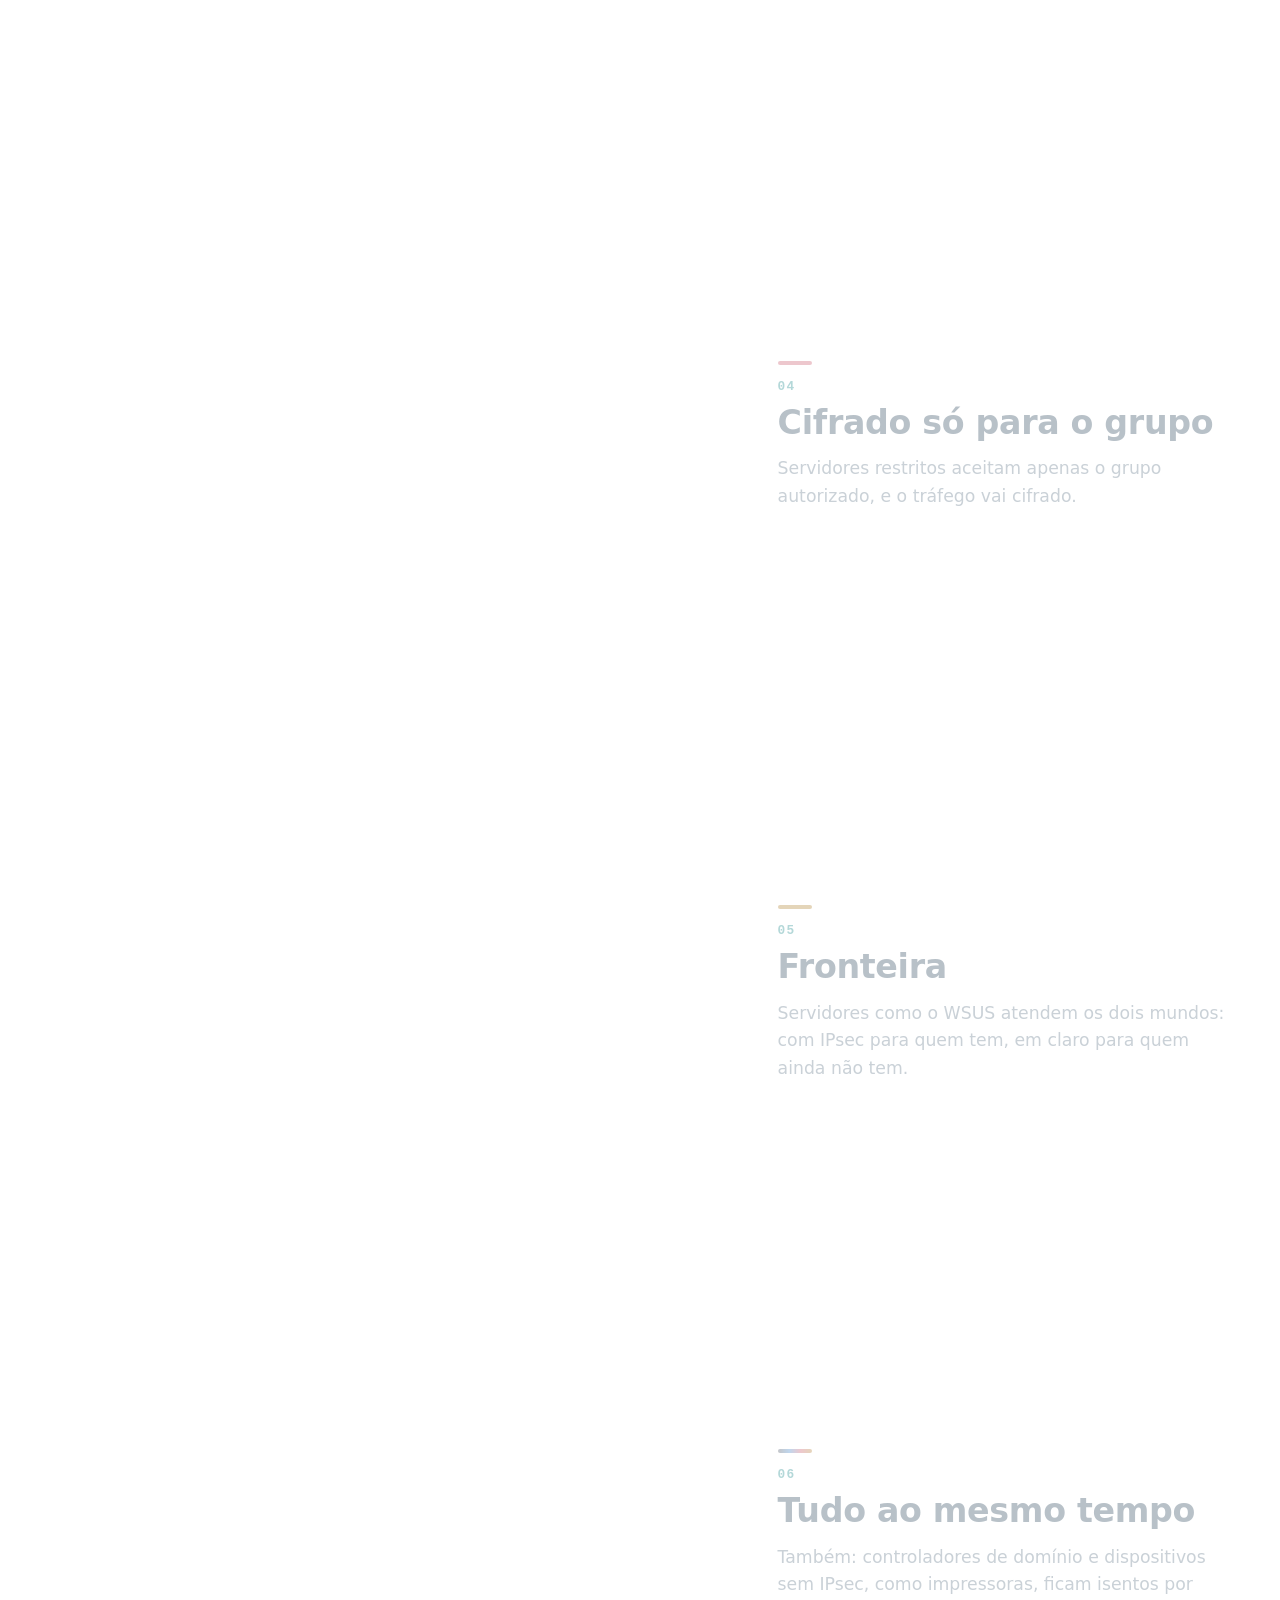
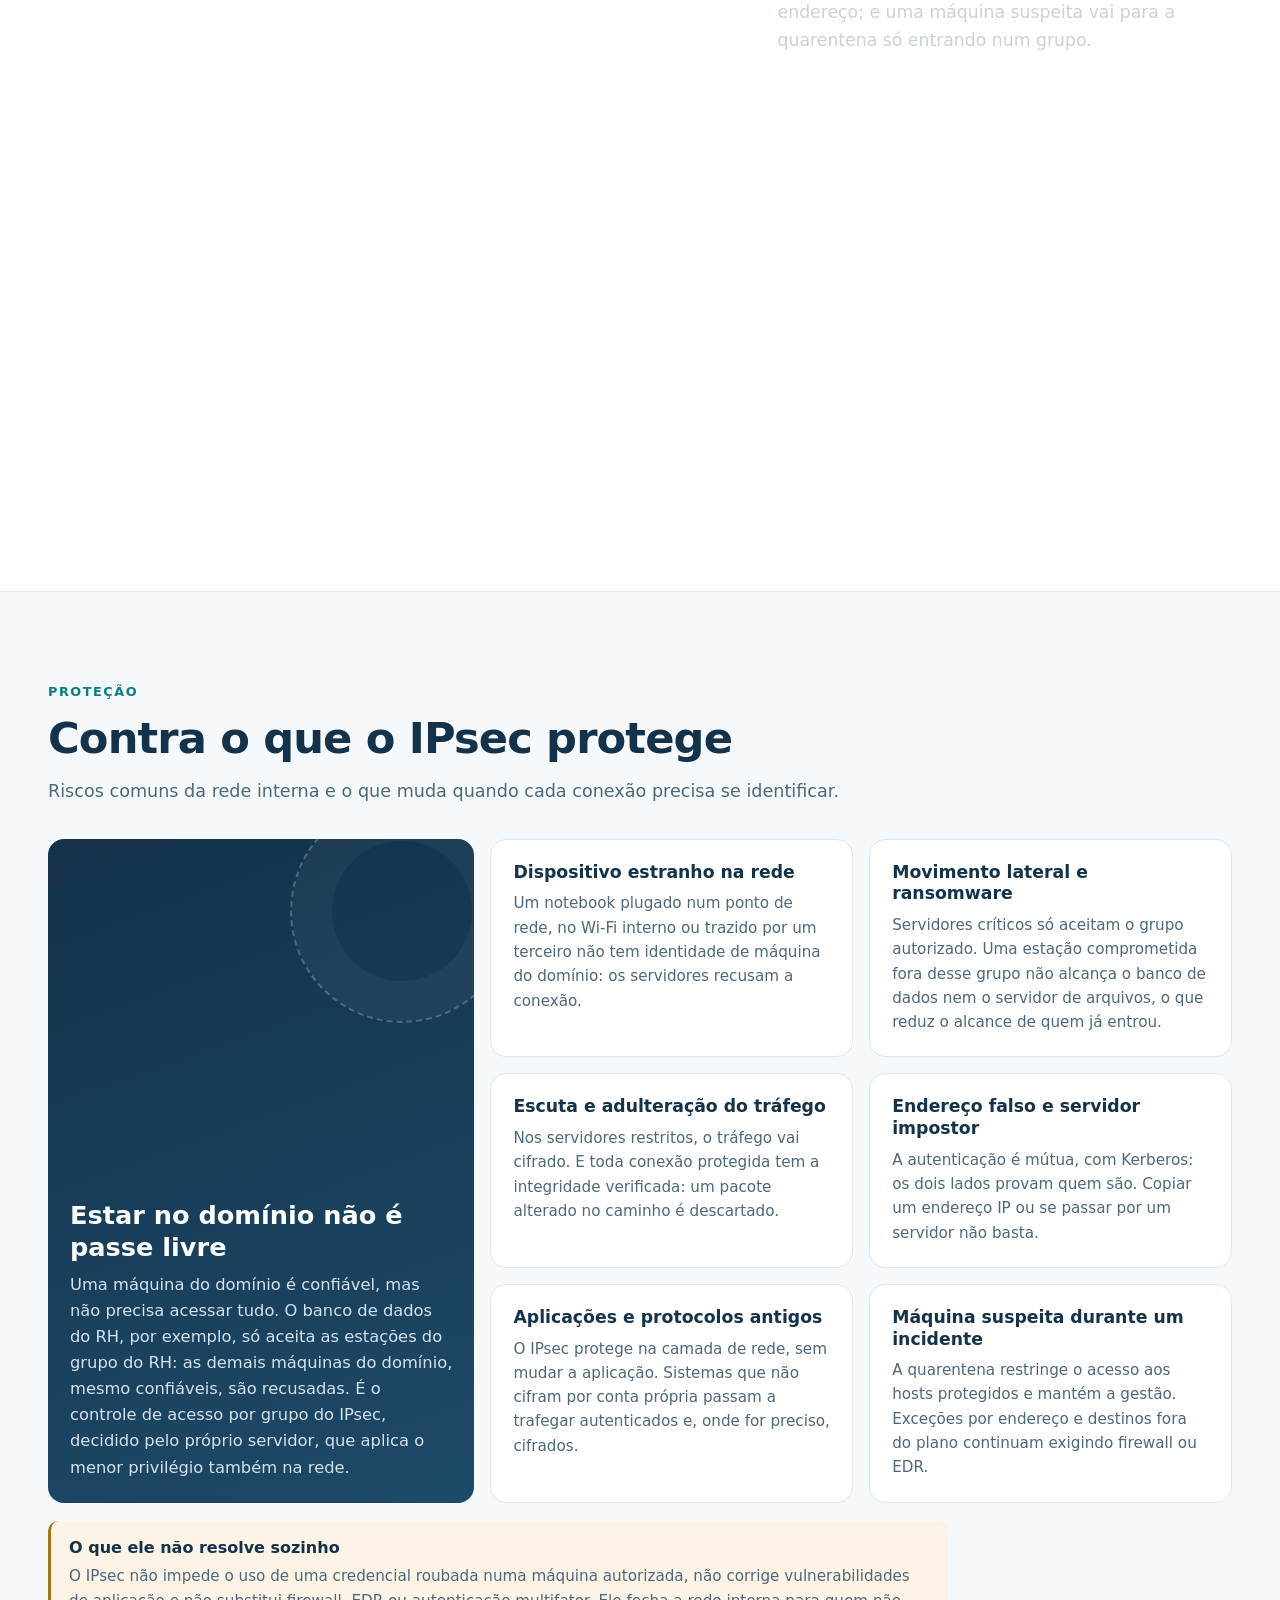
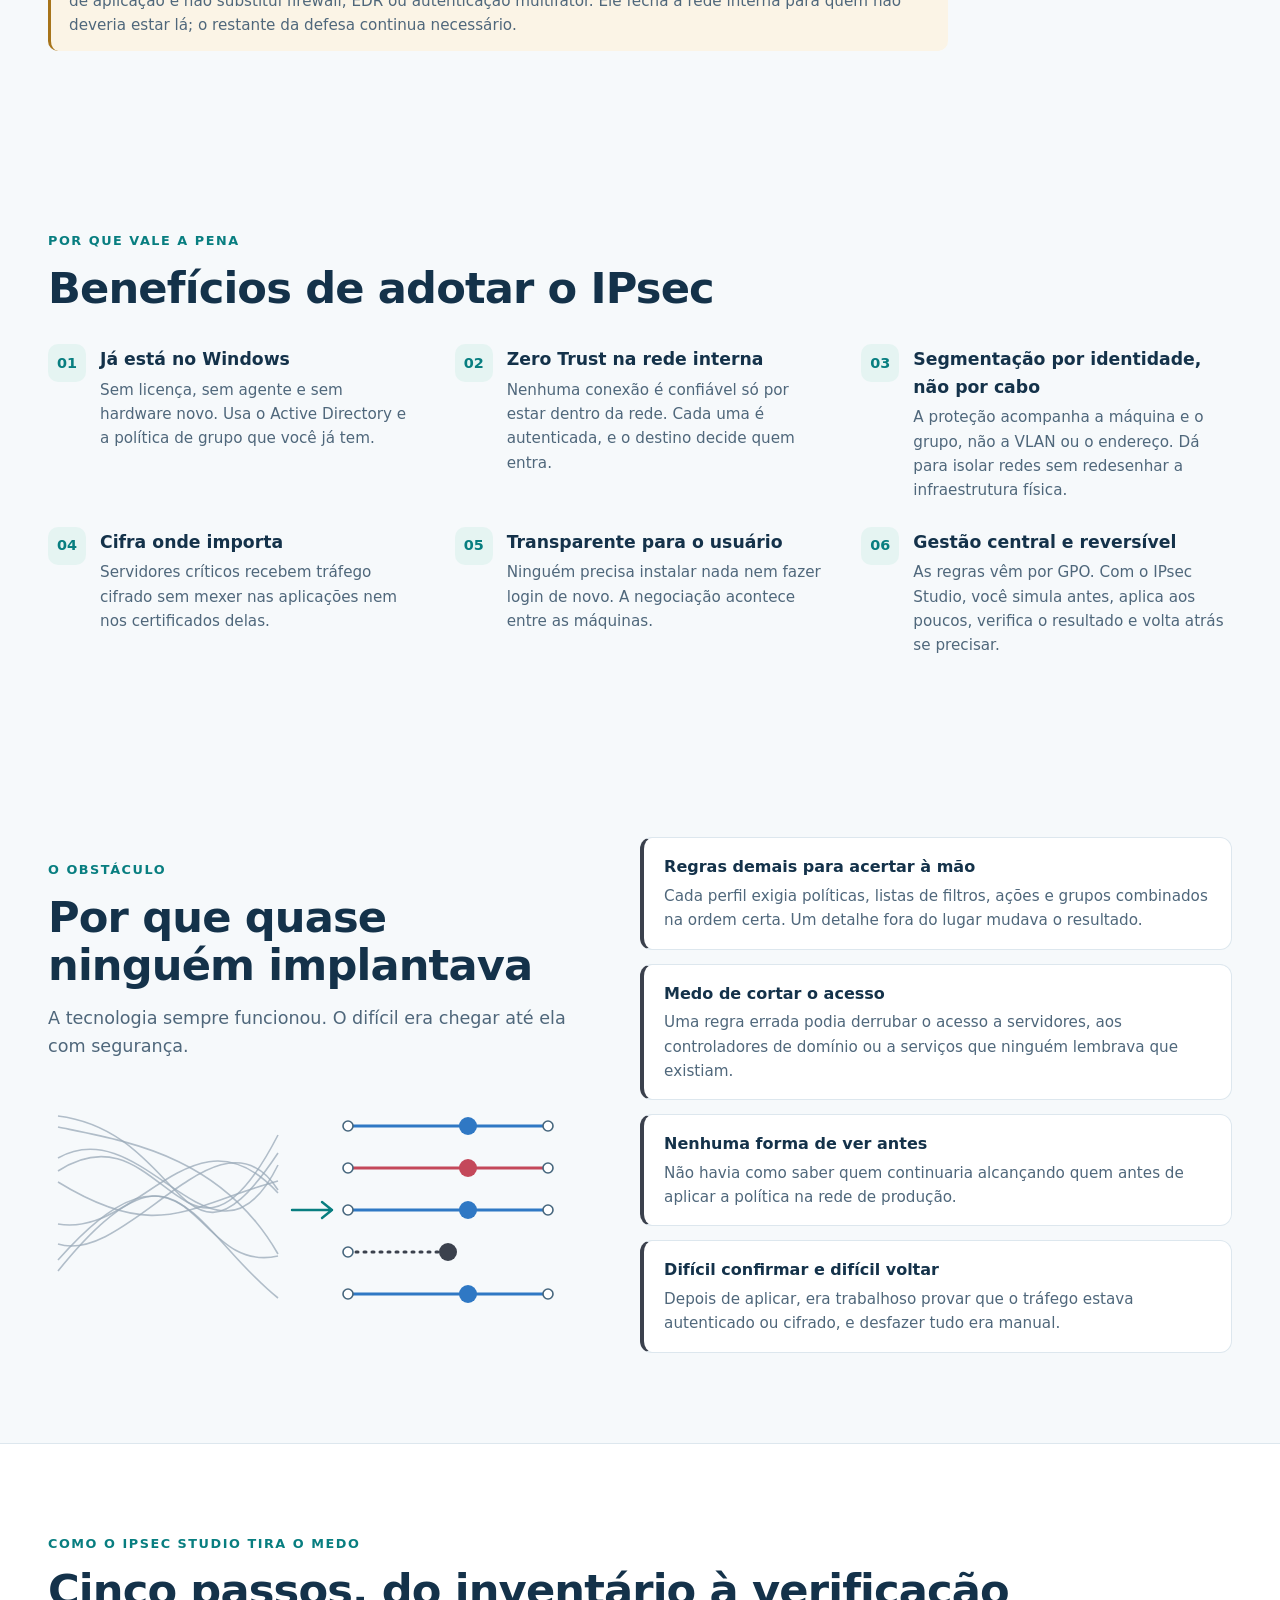
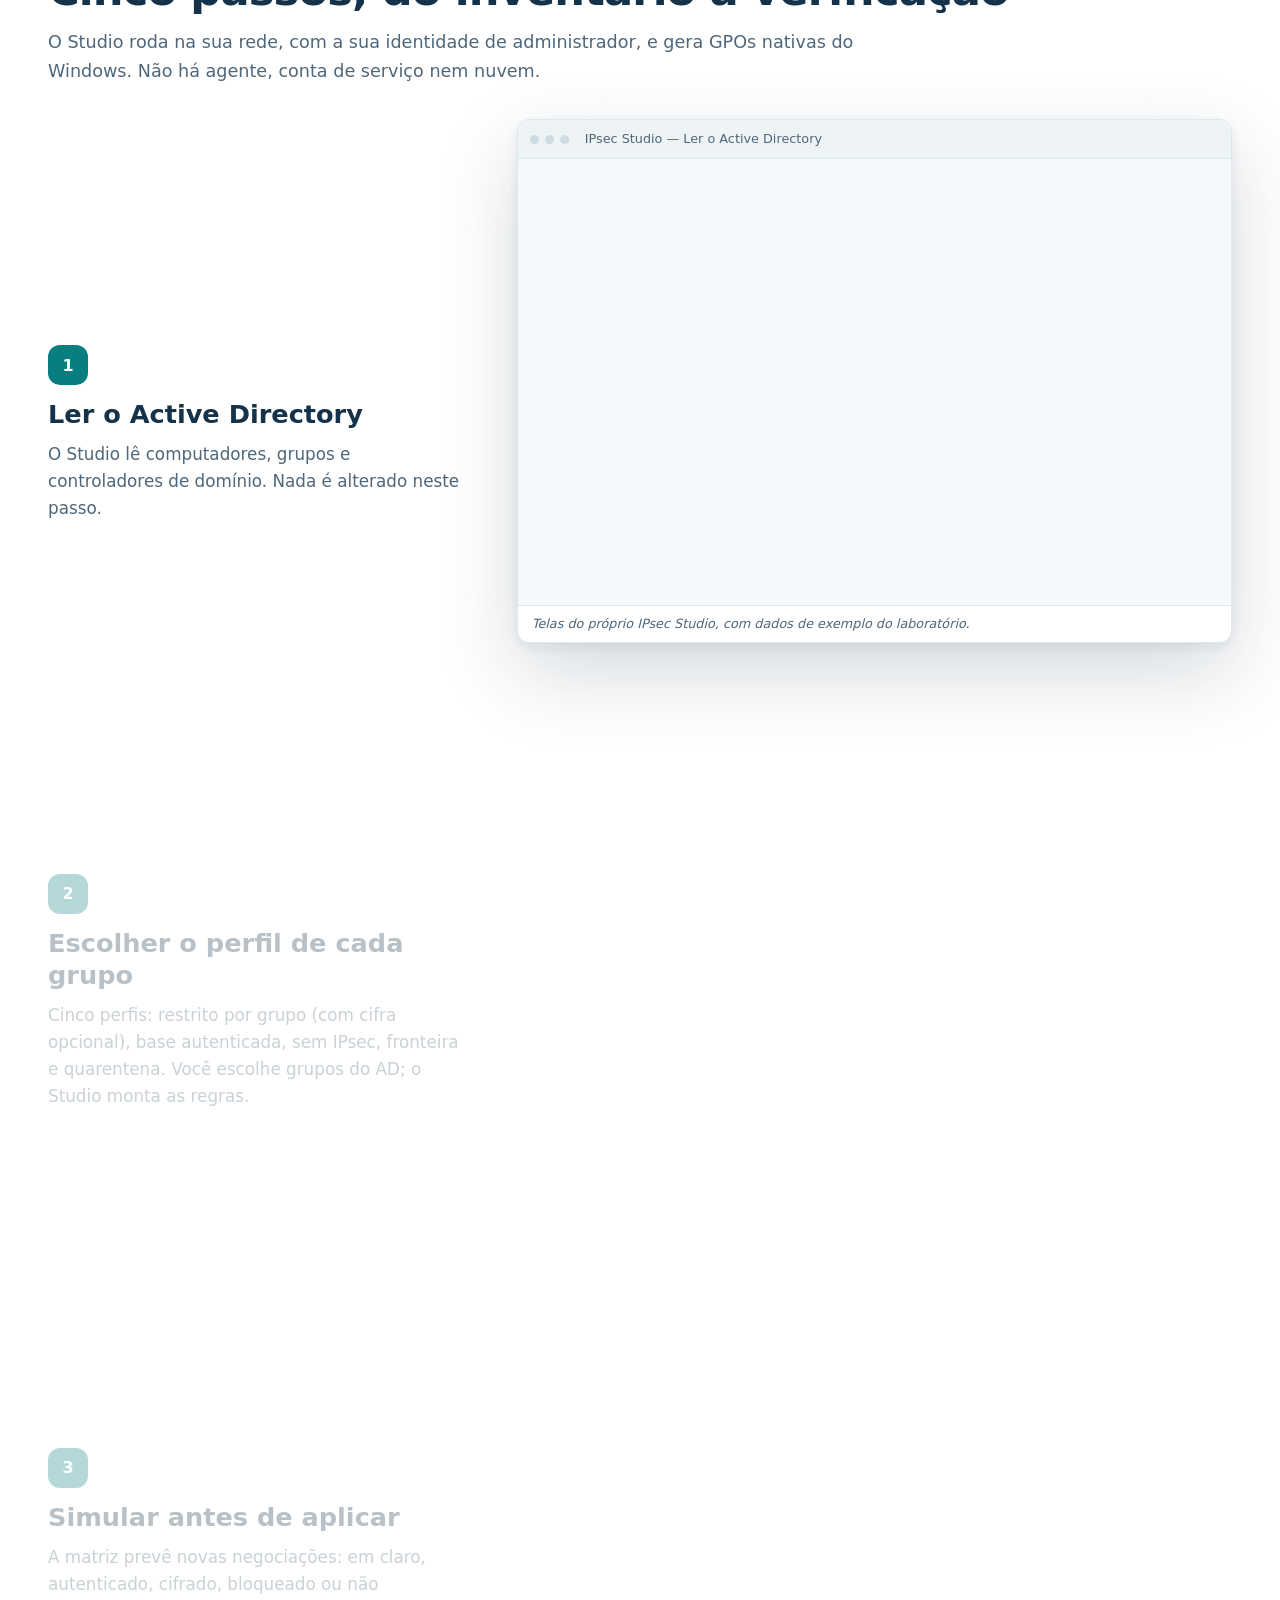
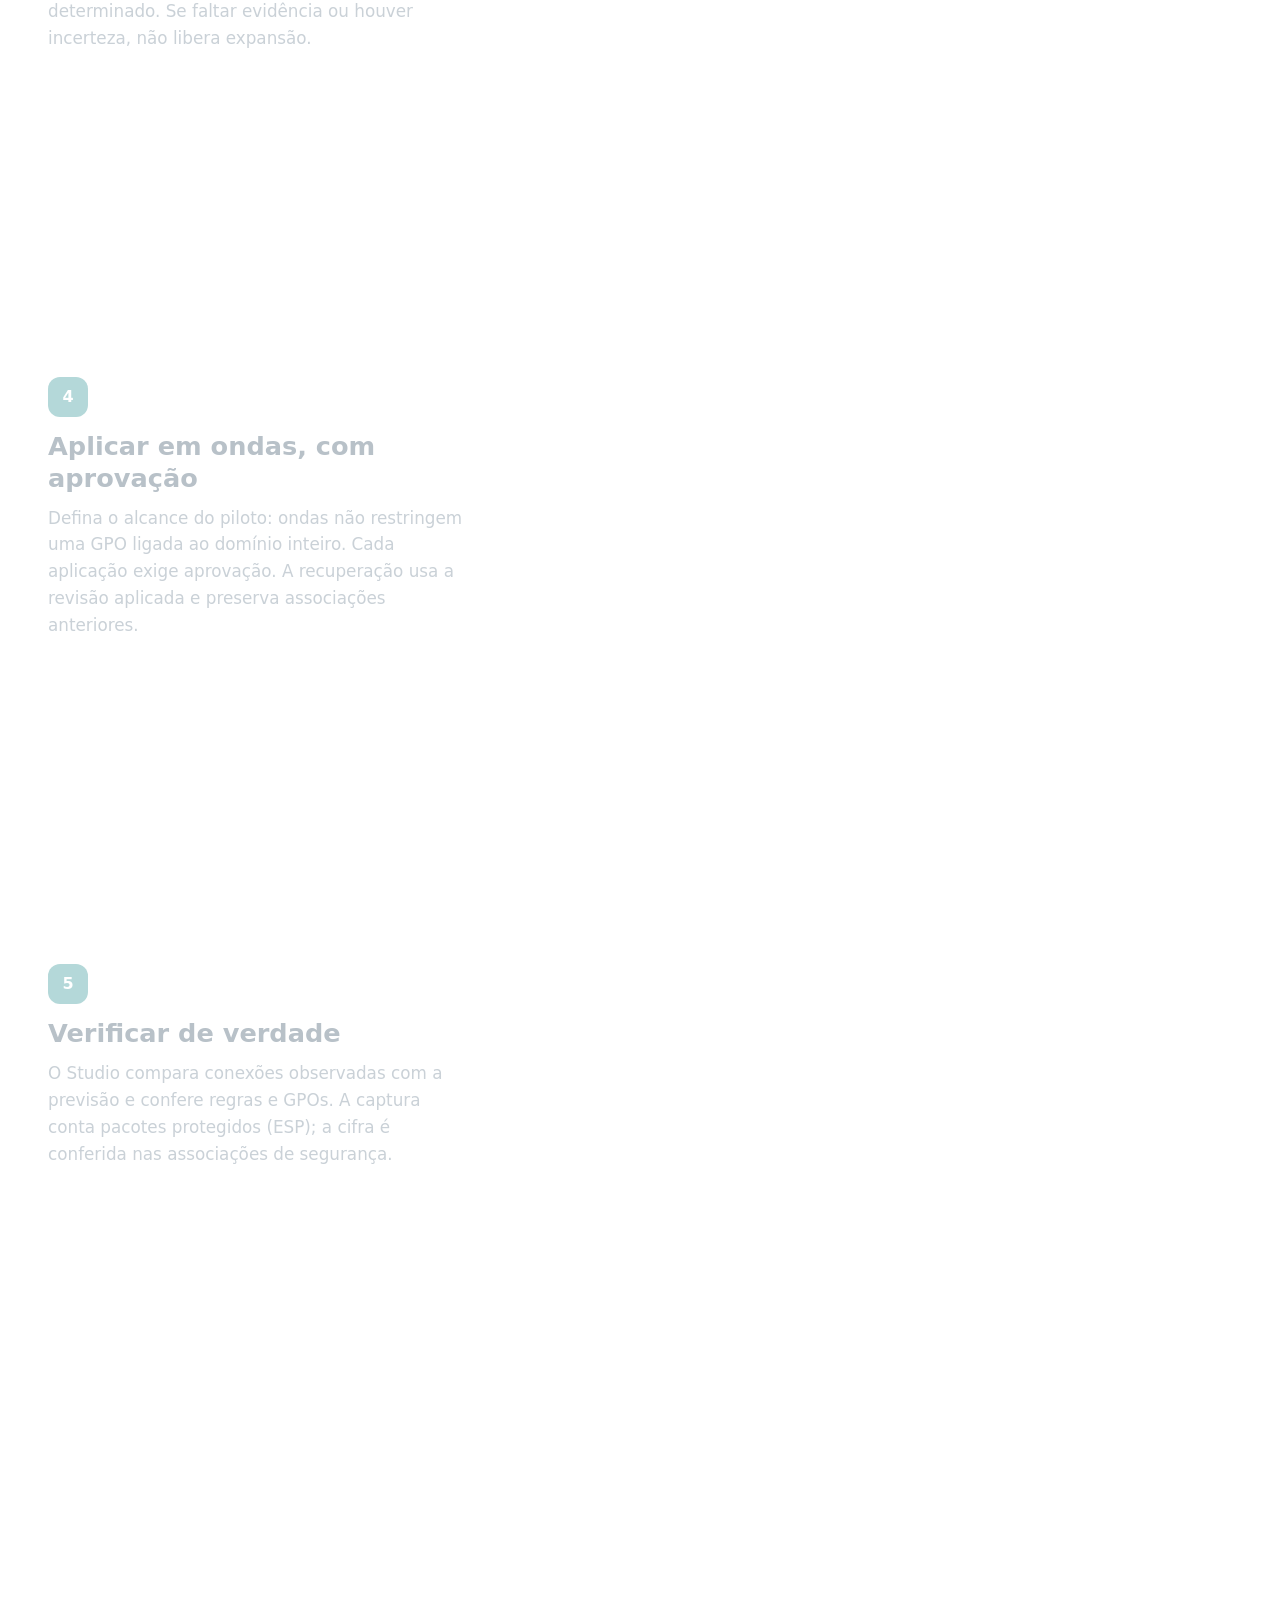
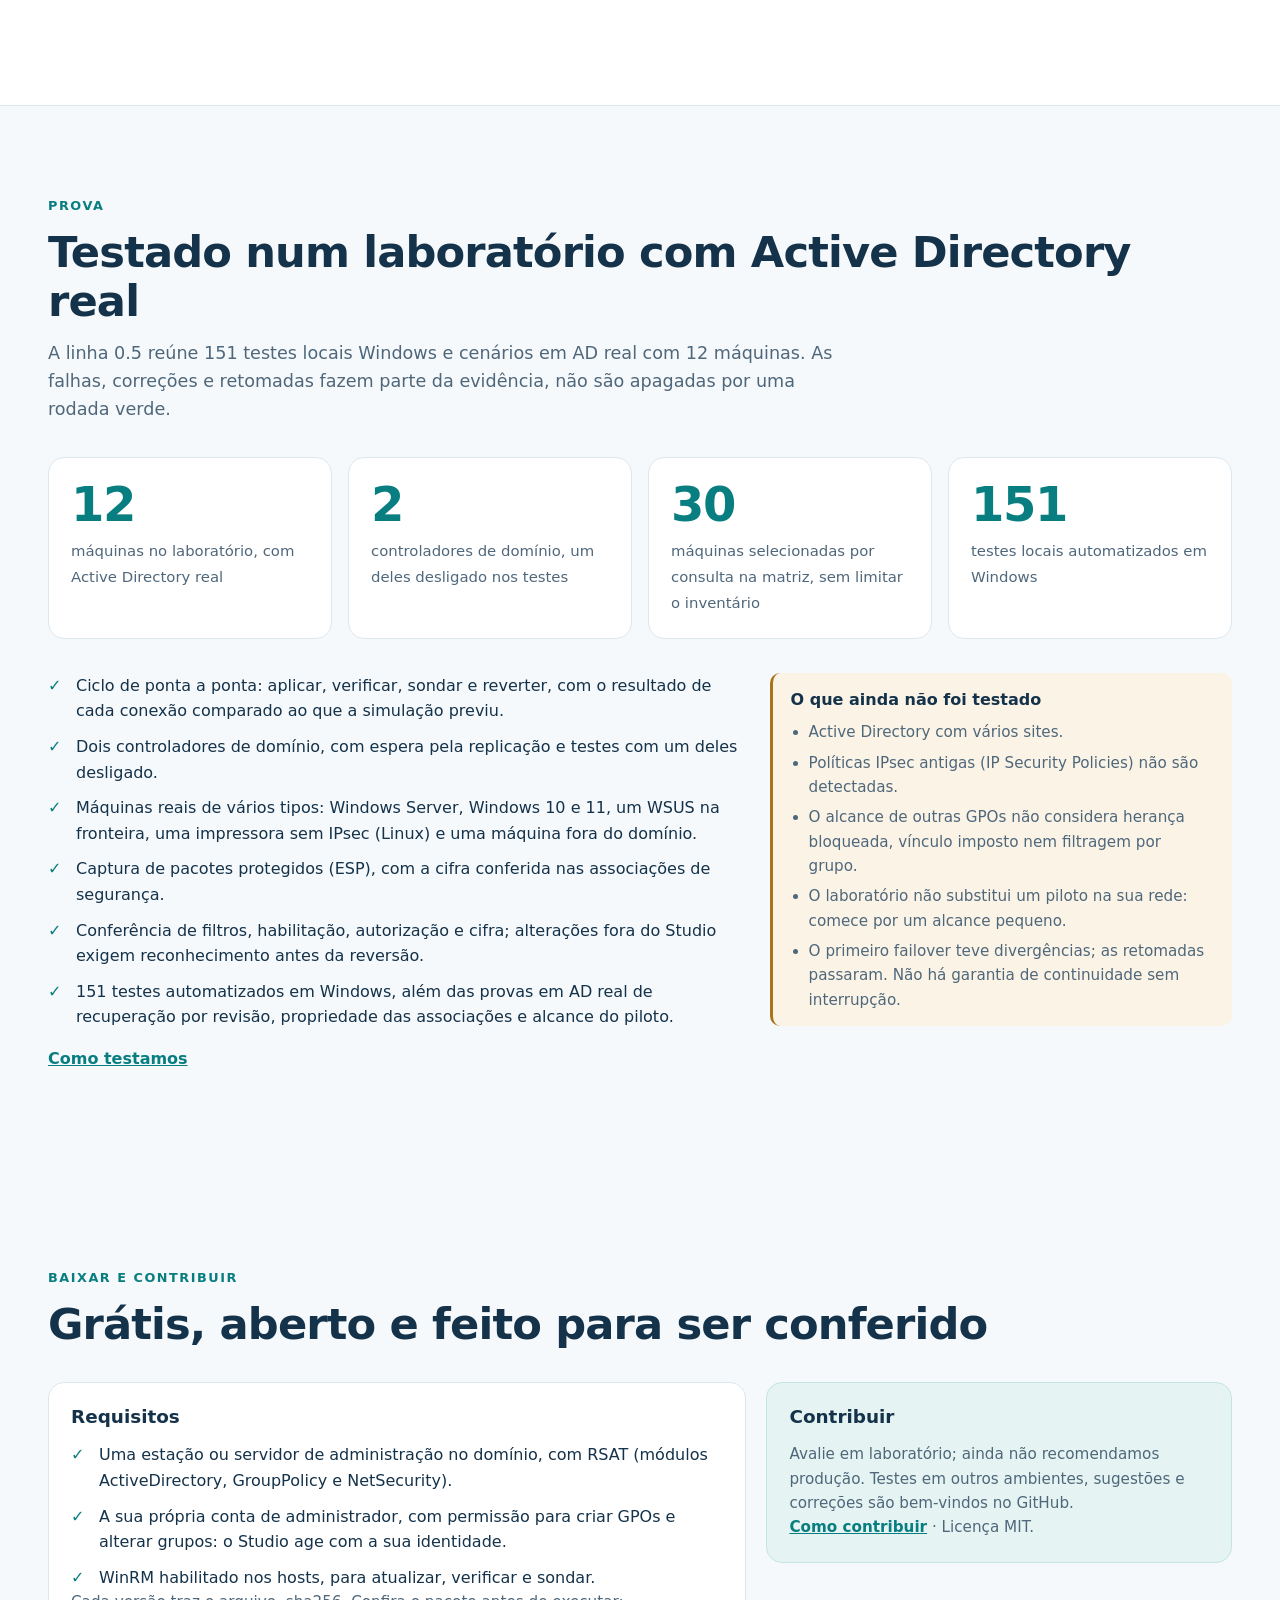
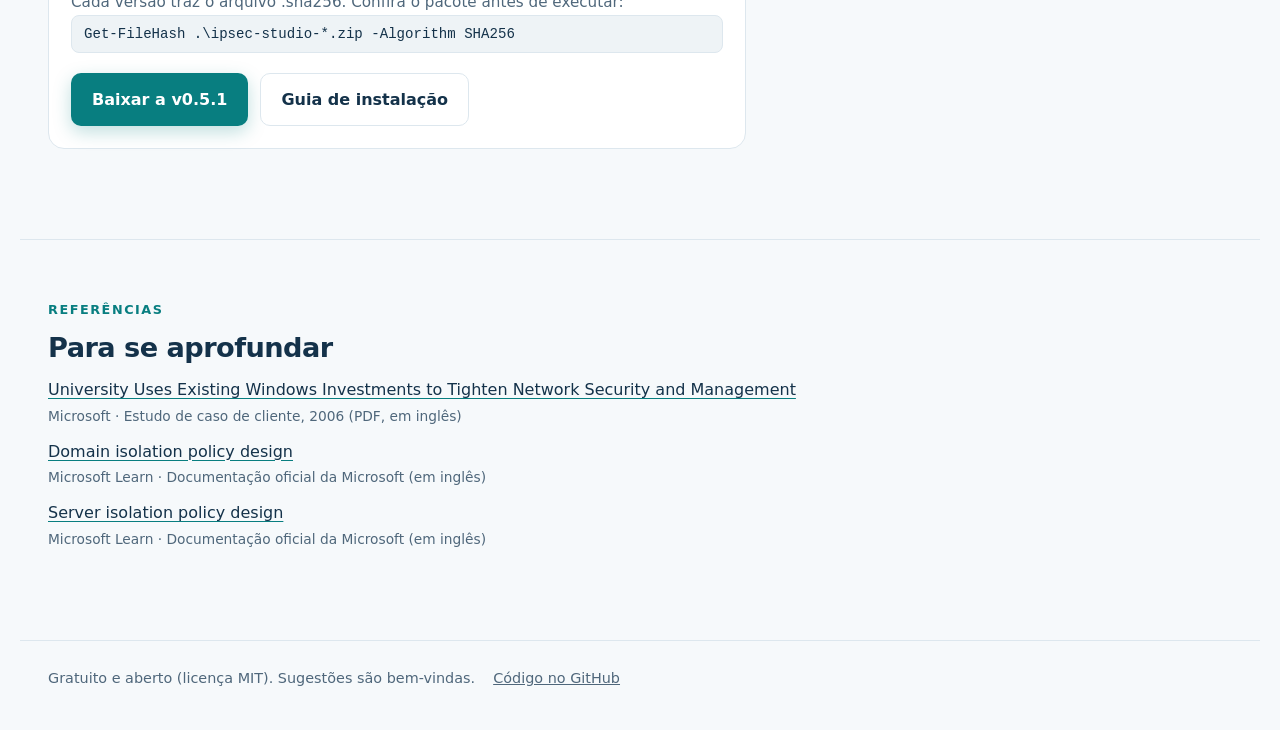
==== commit 39151164: "Ship the approved mesh identity consistently in app and web surfaces Replace placeholder initials wi" ====
--- a/site/index.html
+++ b/site/index.html
@@ -7,7 +7,7 @@
   <title>IPsec Studio — isolamento da rede interna com o IPsec do Windows</title>
   <meta name="description" content="IPsec Studio: isolamento da rede interna com o IPsec nativo do Windows. Planejar, simular, aplicar aos poucos, verificar e voltar atrás. Grátis e aberto.">
   <link rel="canonical" href="https://rodrigoimmaginario.github.io/ipsec-studio/">
-  <link rel="icon" href="img/favicon.svg" type="image/svg+xml">
+  <link rel="icon" href="img/favicon.svg?v=0.5.1" type="image/svg+xml">
   <meta property="og:type" content="website">
   <meta property="og:url" content="https://rodrigoimmaginario.github.io/ipsec-studio/">
   <meta property="og:title" content="IPsec Studio — você sabe quem está usando a sua rede?">
@@ -22,7 +22,7 @@
   <div class="progress" aria-hidden="true"><span id="progress"></span></div>
   <header class="top" id="top">
     <div class="top-in">
-      <a class="brand" href="#inicio" id="brand"><span class="logo" aria-hidden="true">IS</span>IPsec Studio</a>
+      <a class="brand" href="#inicio" id="brand"><img class="logo" src="img/brand.svg" alt="" width="32" height="32" aria-hidden="true">IPsec Studio</a>
       <nav class="links" id="nav-links" aria-label="Seções">
         <a href="#como" data-sec="como" data-i18n="nav.how">Como funciona</a>
         <a href="#protecao" data-sec="protecao" data-i18n="nav.protects">Proteção</a>
--- a/site/site.css
+++ b/site/site.css
@@ -34,7 +34,7 @@
 .top.lined { border-bottom-color: var(--line); } .top.away { transform: translateY(-100%); }
 .top-in { max-width: 1240px; margin: 0 auto; display: flex; align-items: center; gap: 24px; padding: 12px 28px; }
 .brand { display: flex; align-items: center; gap: 10px; font-weight: 700; text-decoration: none; white-space: nowrap; }
-.logo { display: grid; place-items: center; width: 30px; height: 30px; border-radius: 8px; border: 1.5px solid var(--teal); color: var(--teal); font-size: .75rem; }
+.logo { display: block; width: 32px; height: 32px; flex-shrink: 0; }
 .links { display: flex; gap: 2px; }
 .links a { text-decoration: none; color: var(--muted); padding: 6px 11px; border-radius: 8px; font-size: .93rem; white-space: nowrap; }
 .links a:hover { color: var(--ink); background: #eaf0f4; } .links a.on { color: var(--teal); background: var(--teal-soft); }
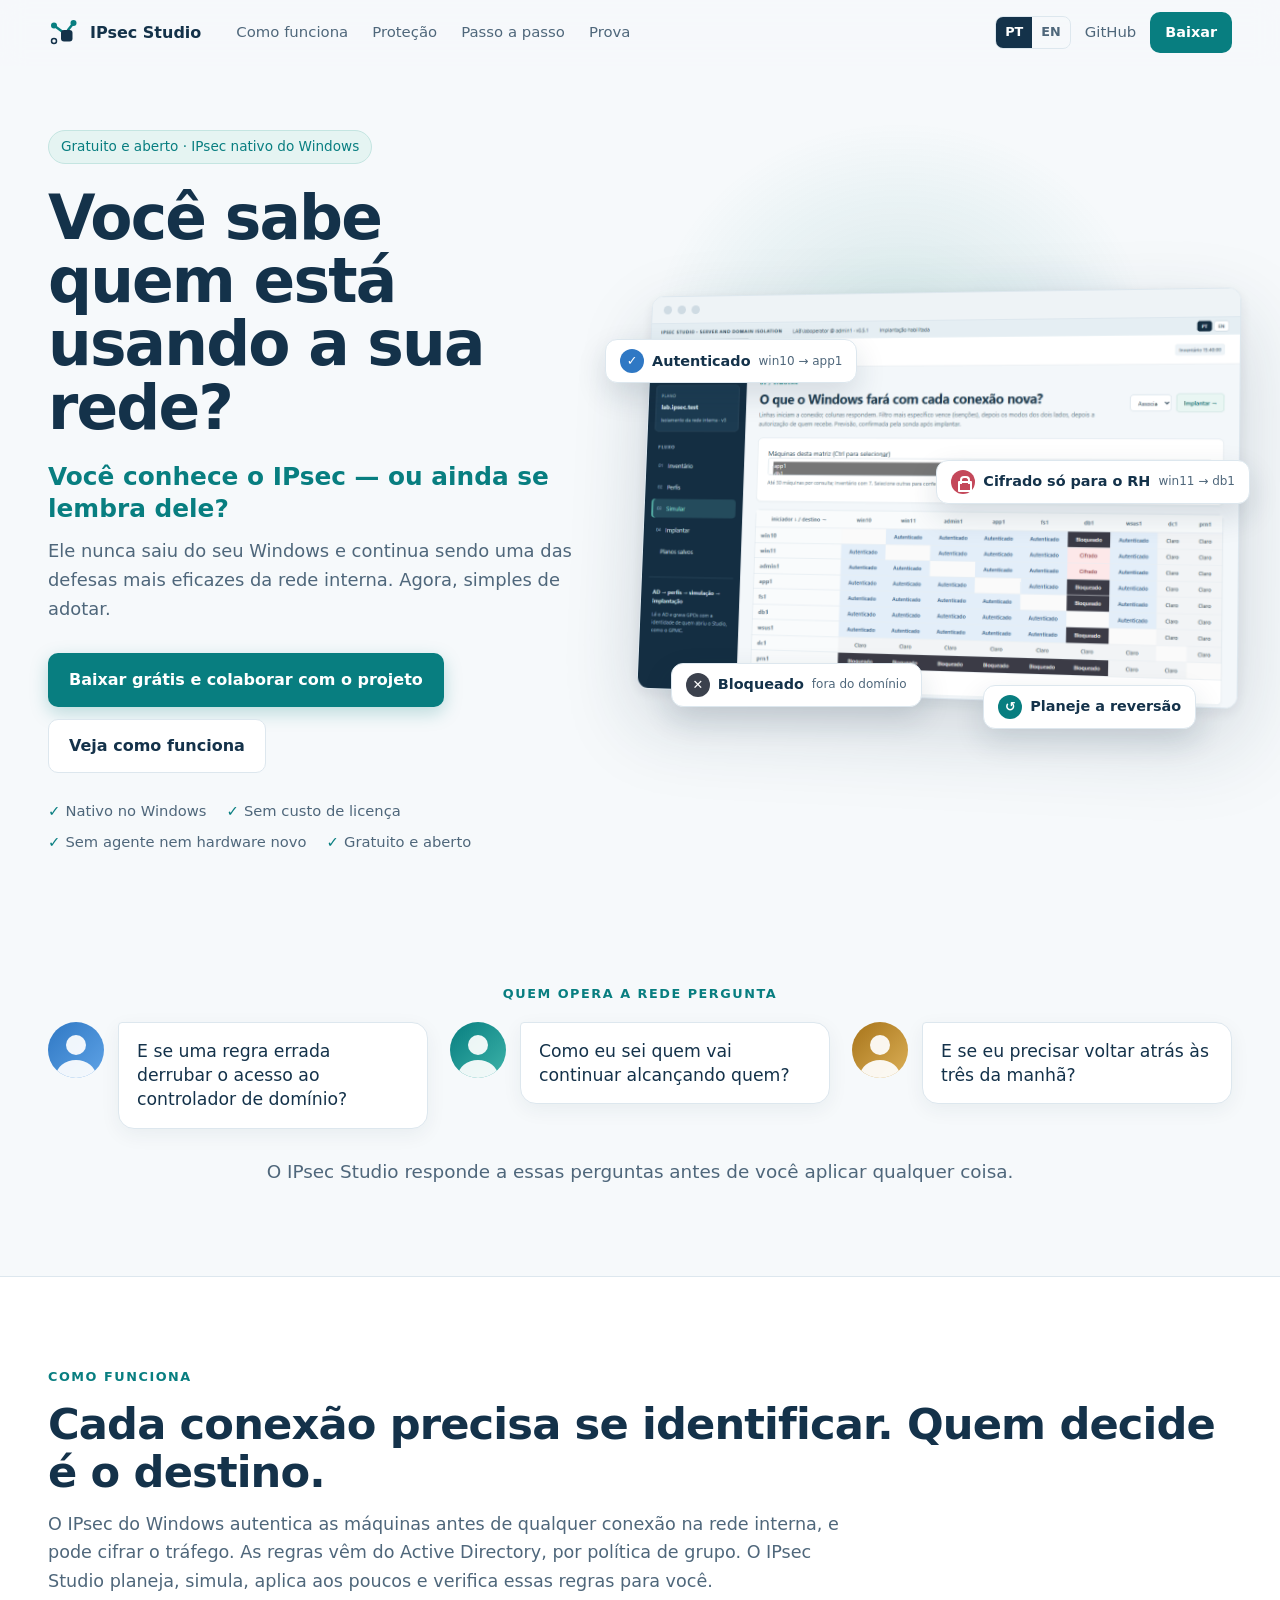
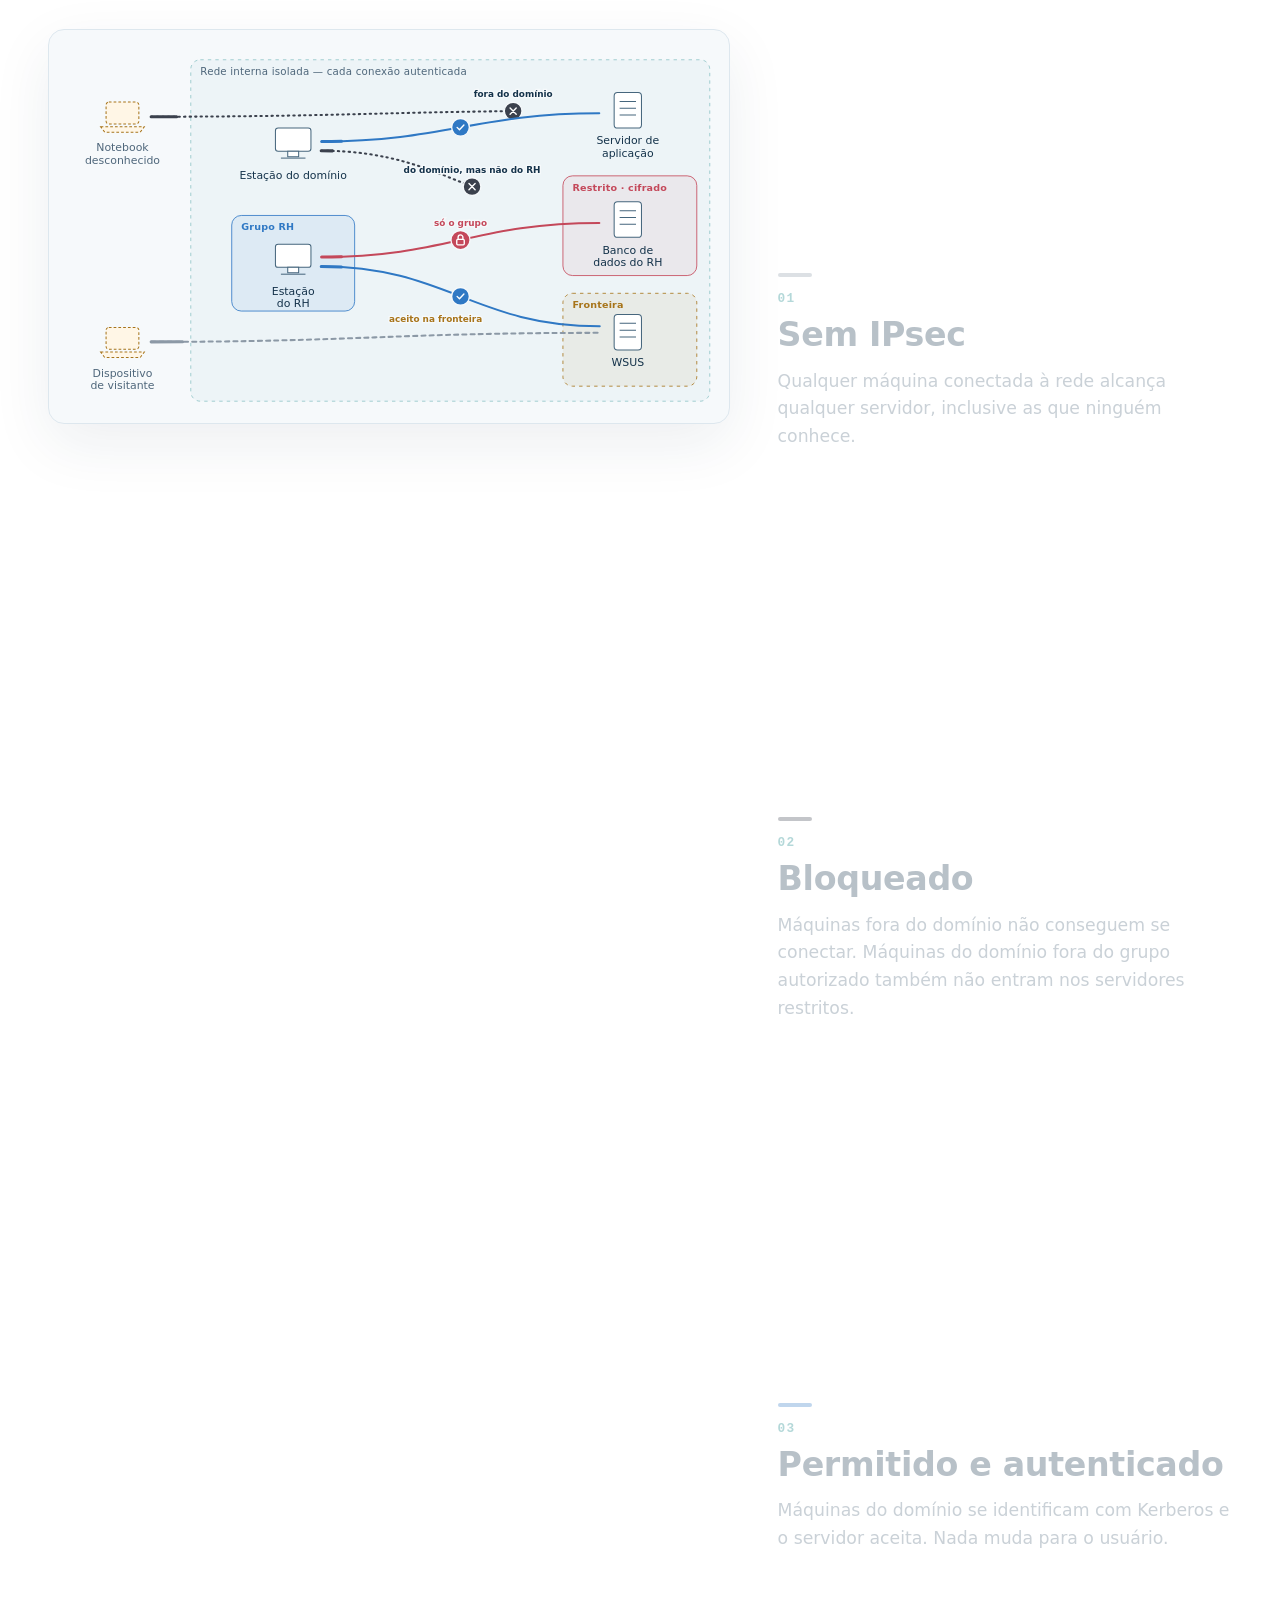
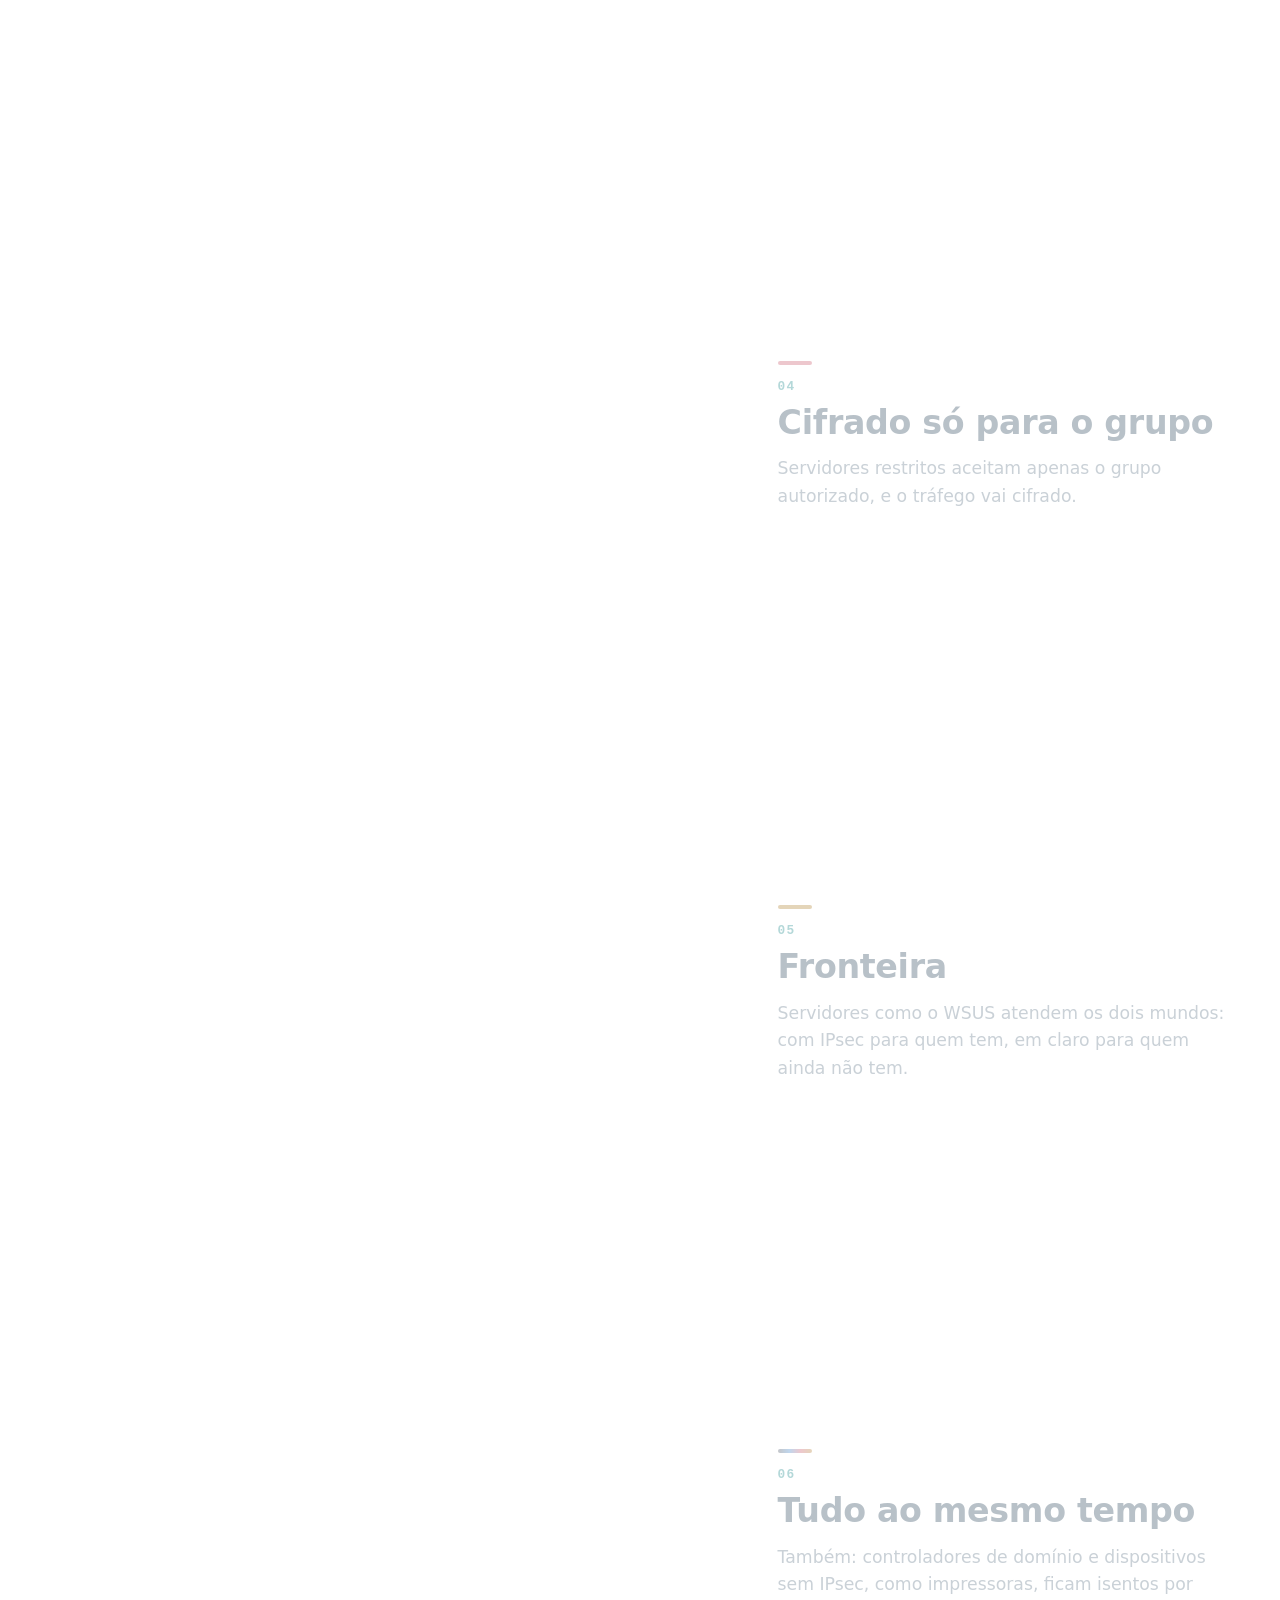
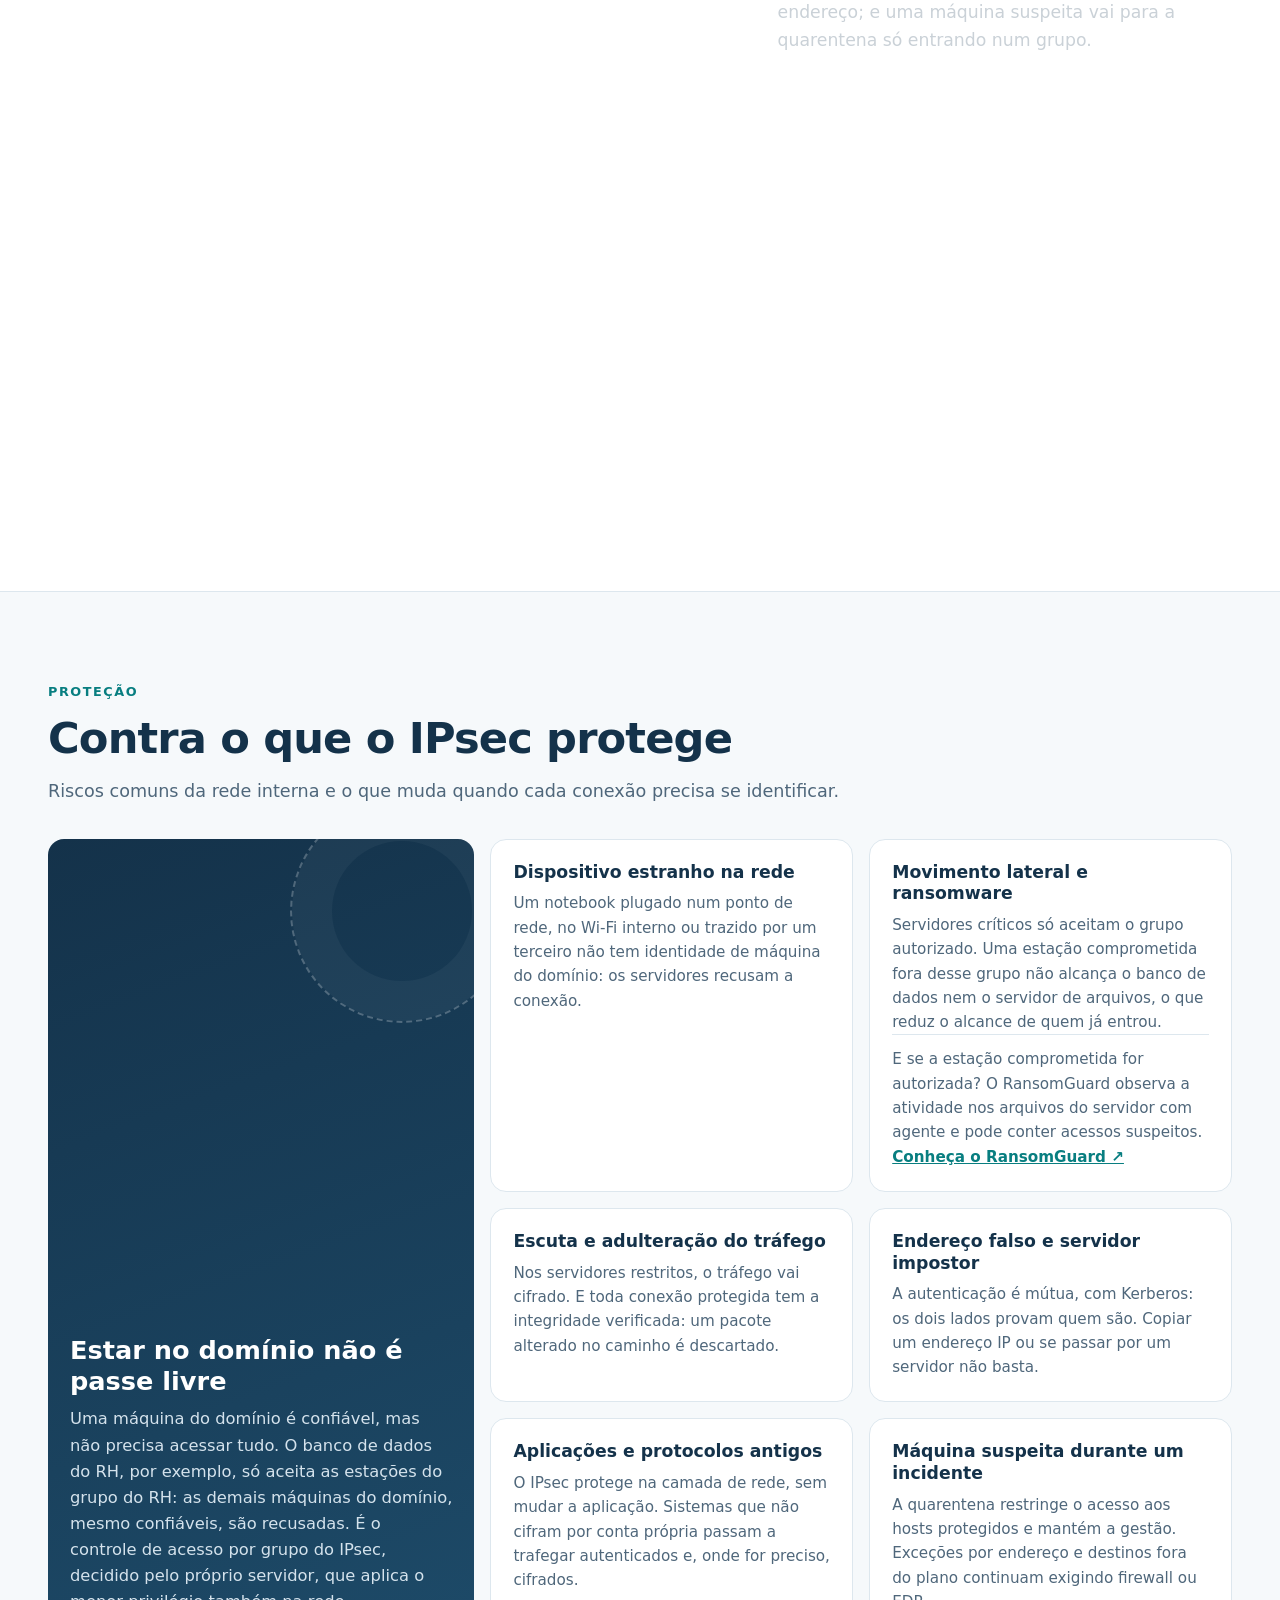
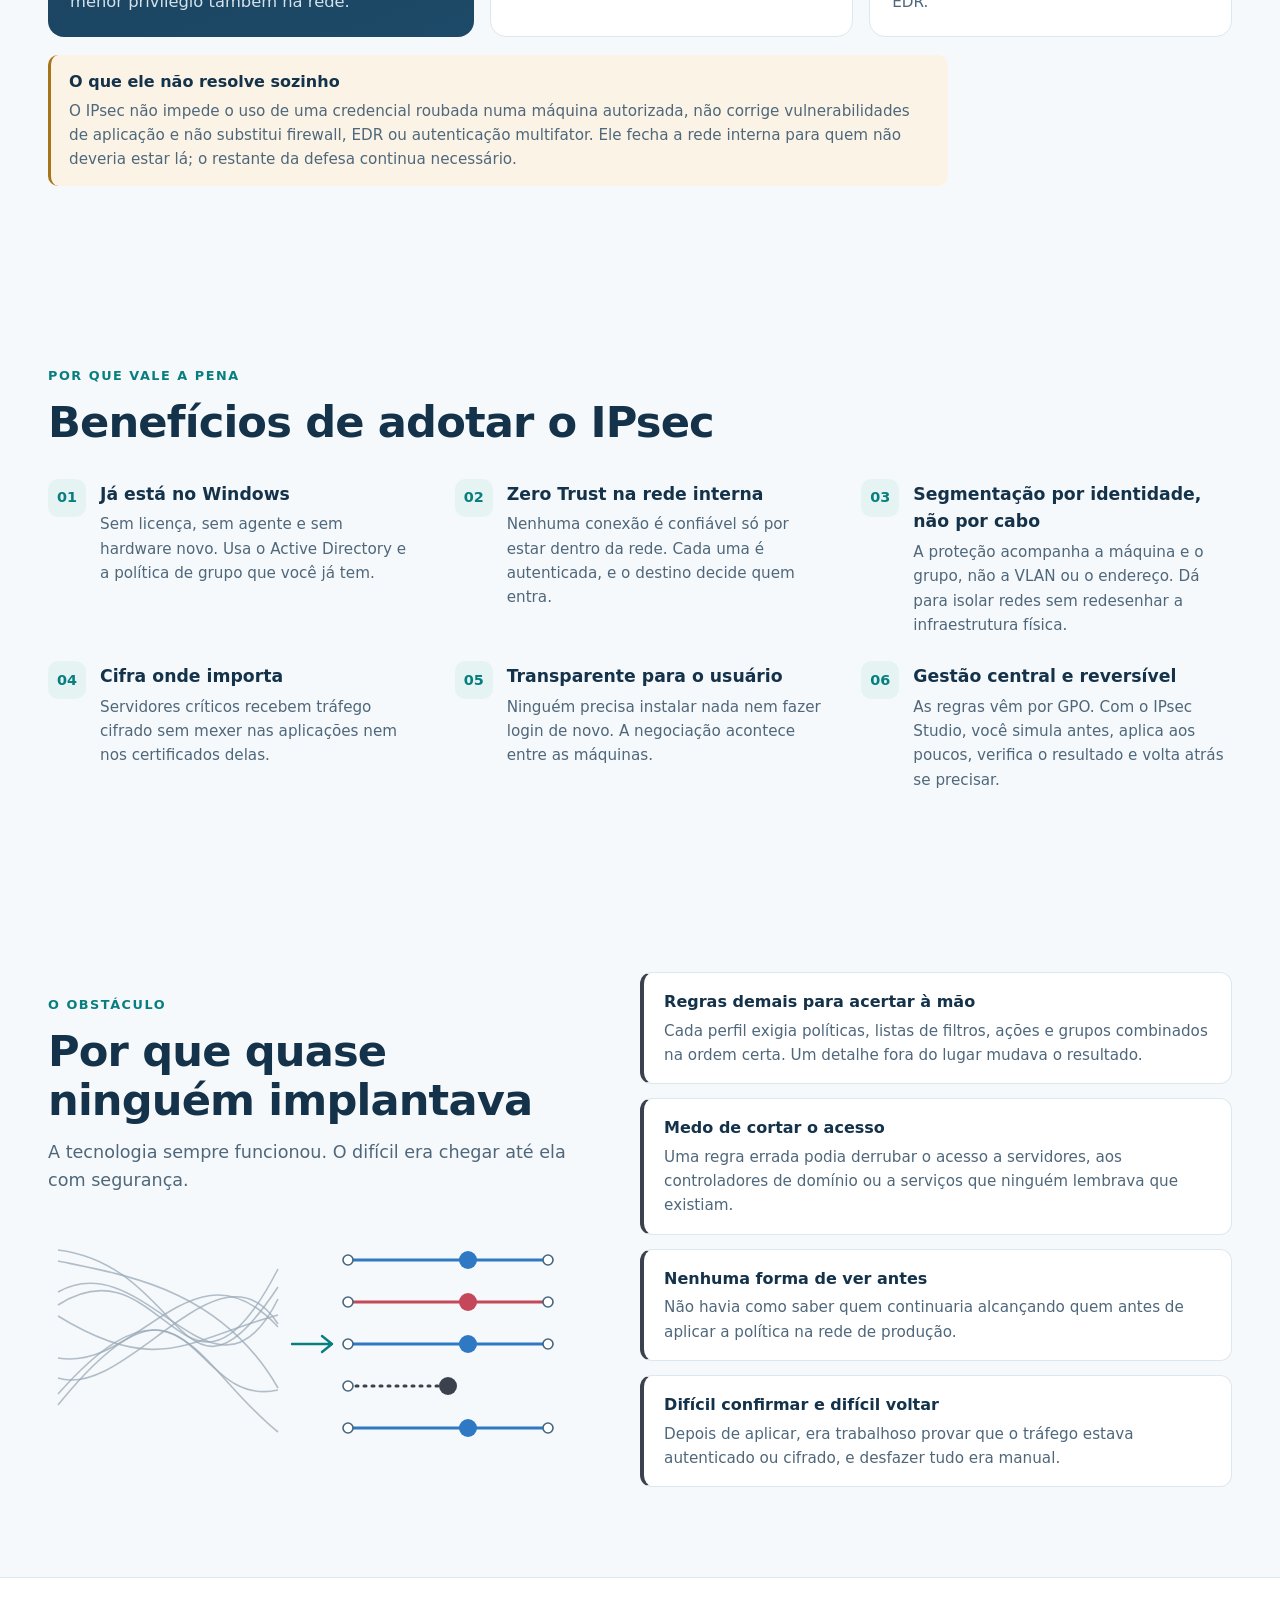
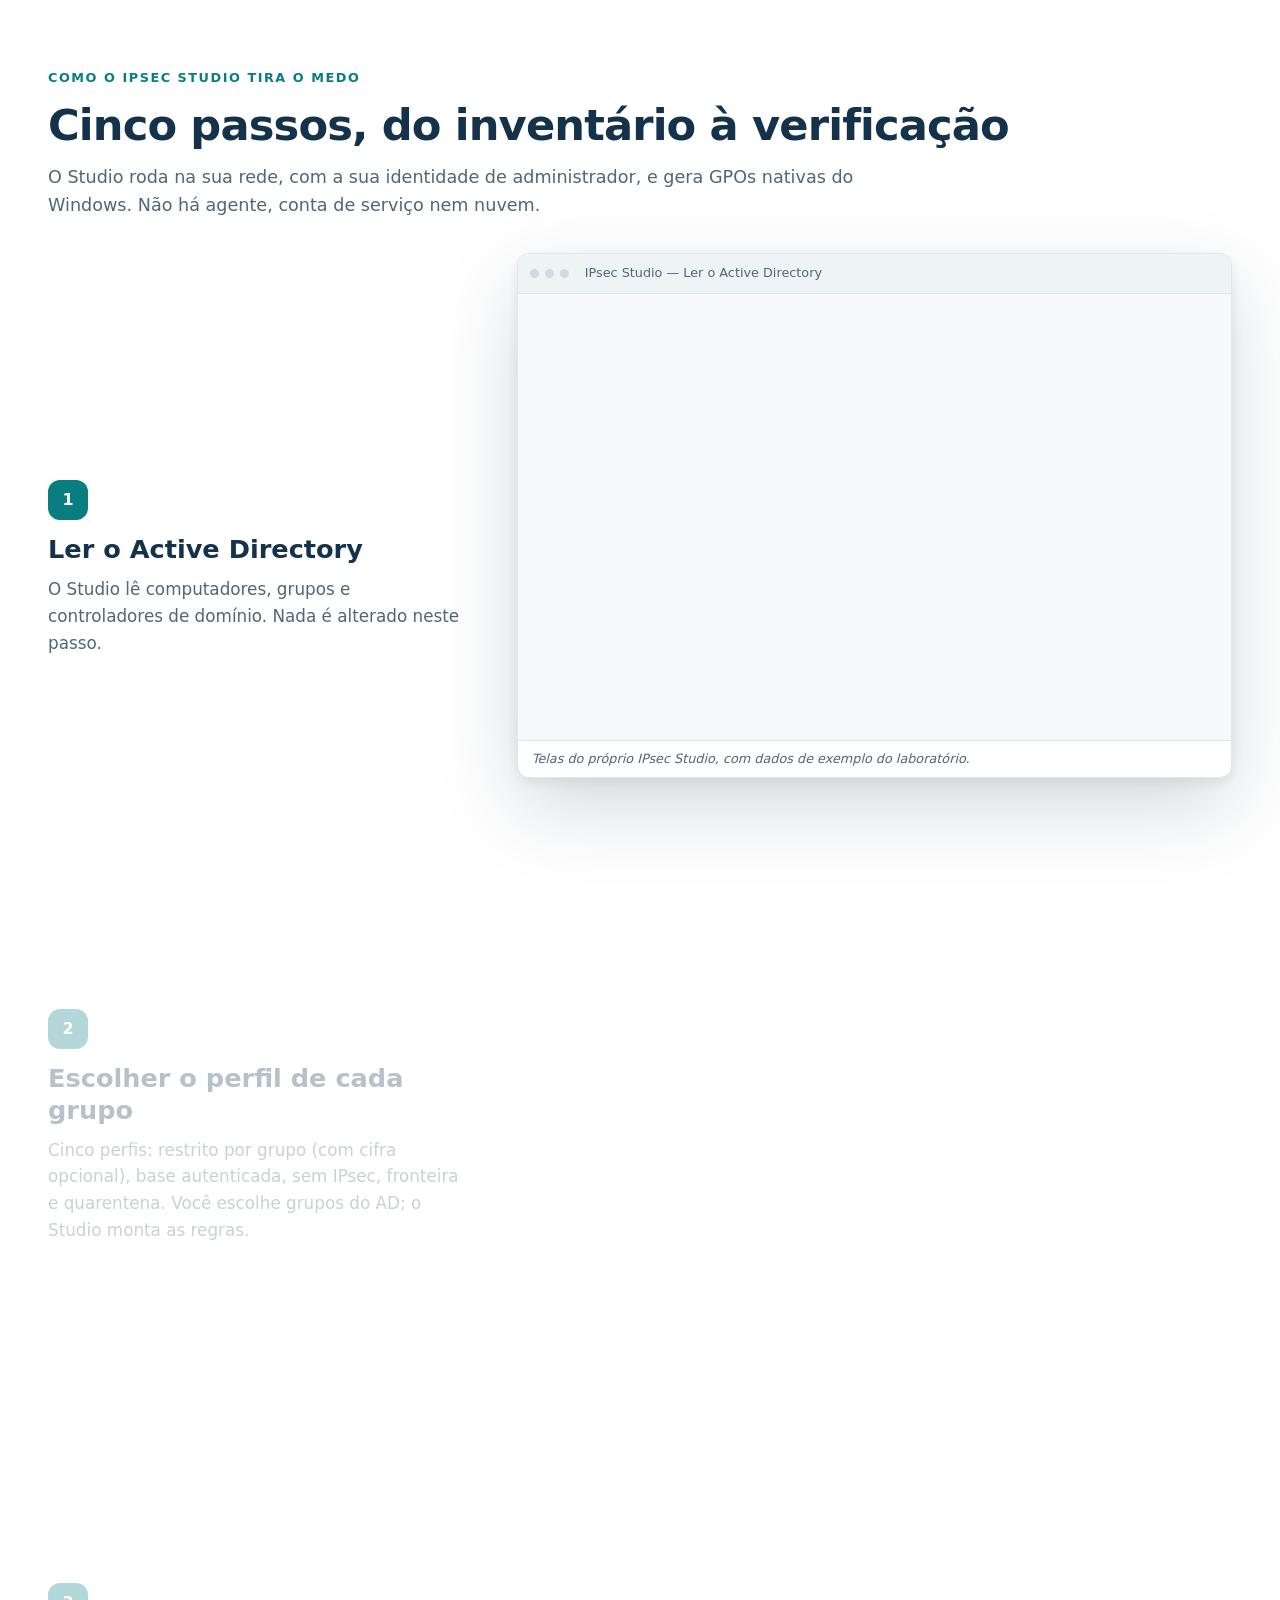
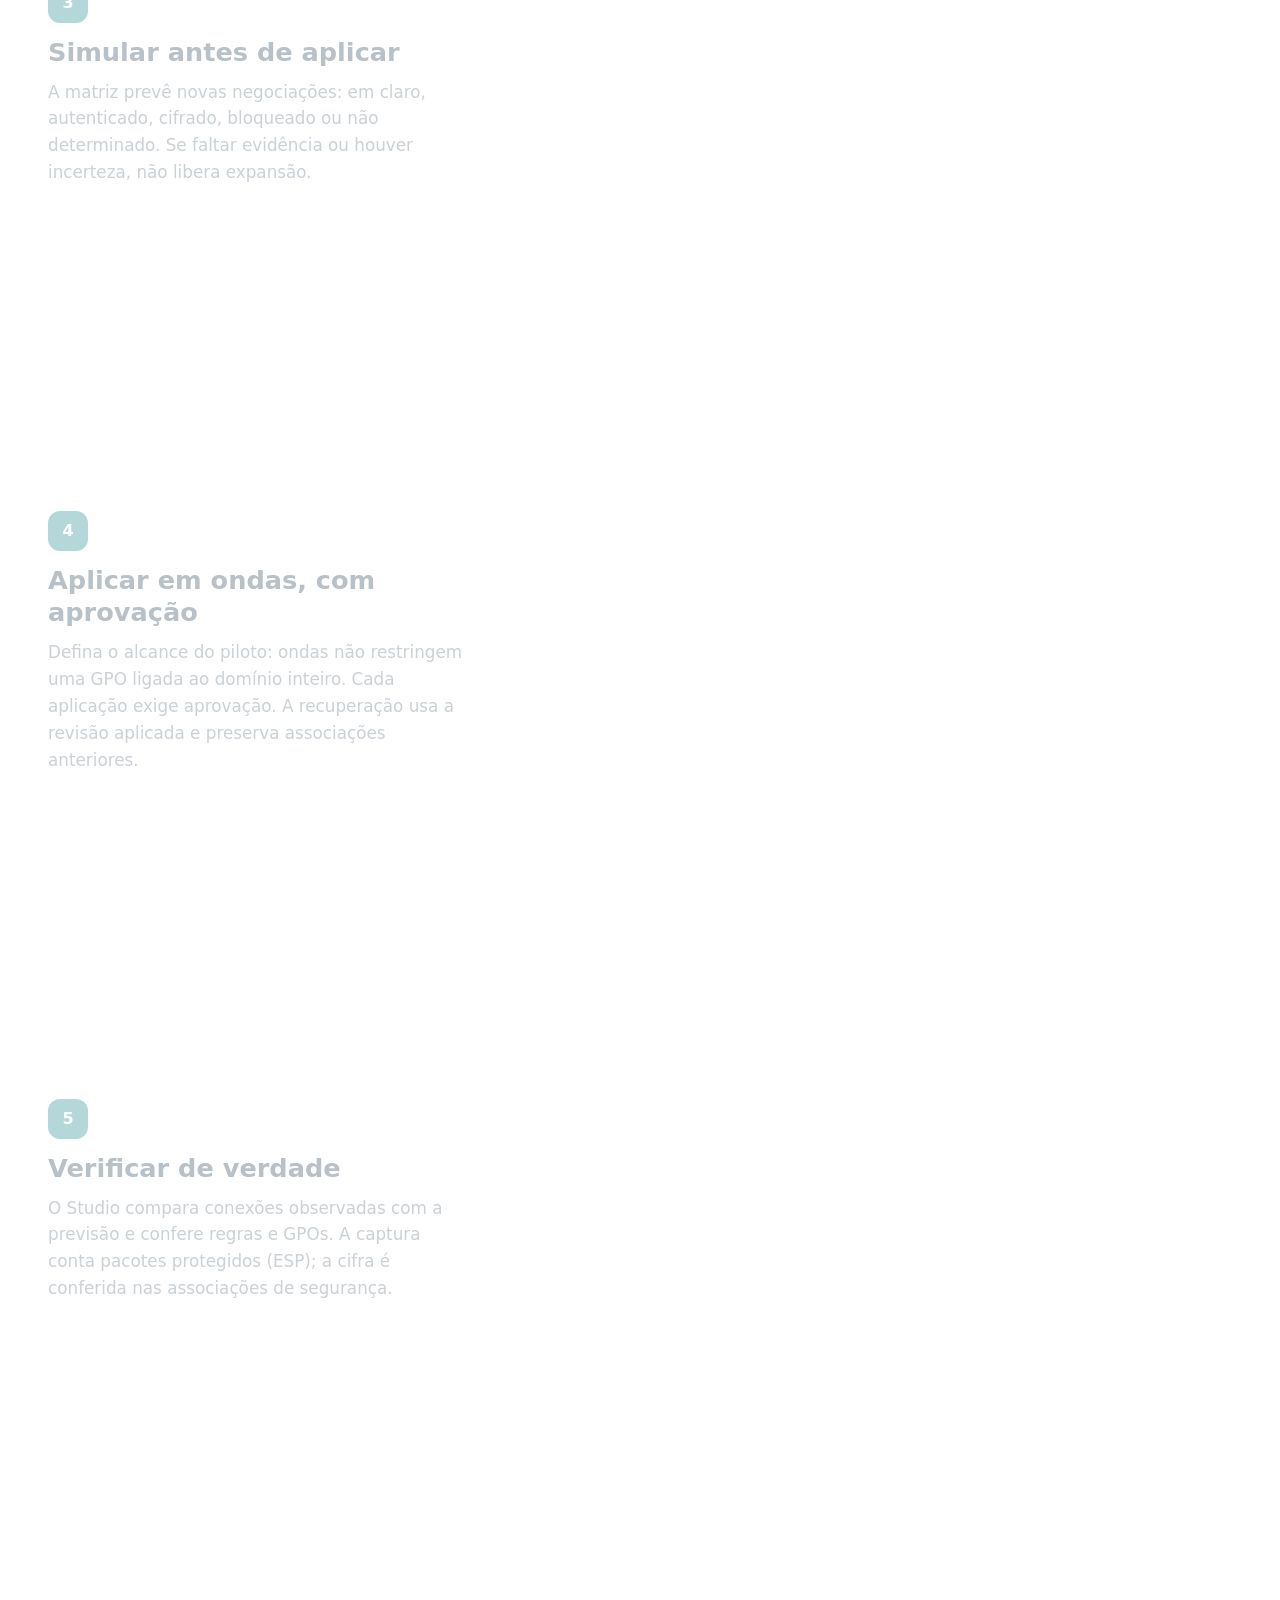
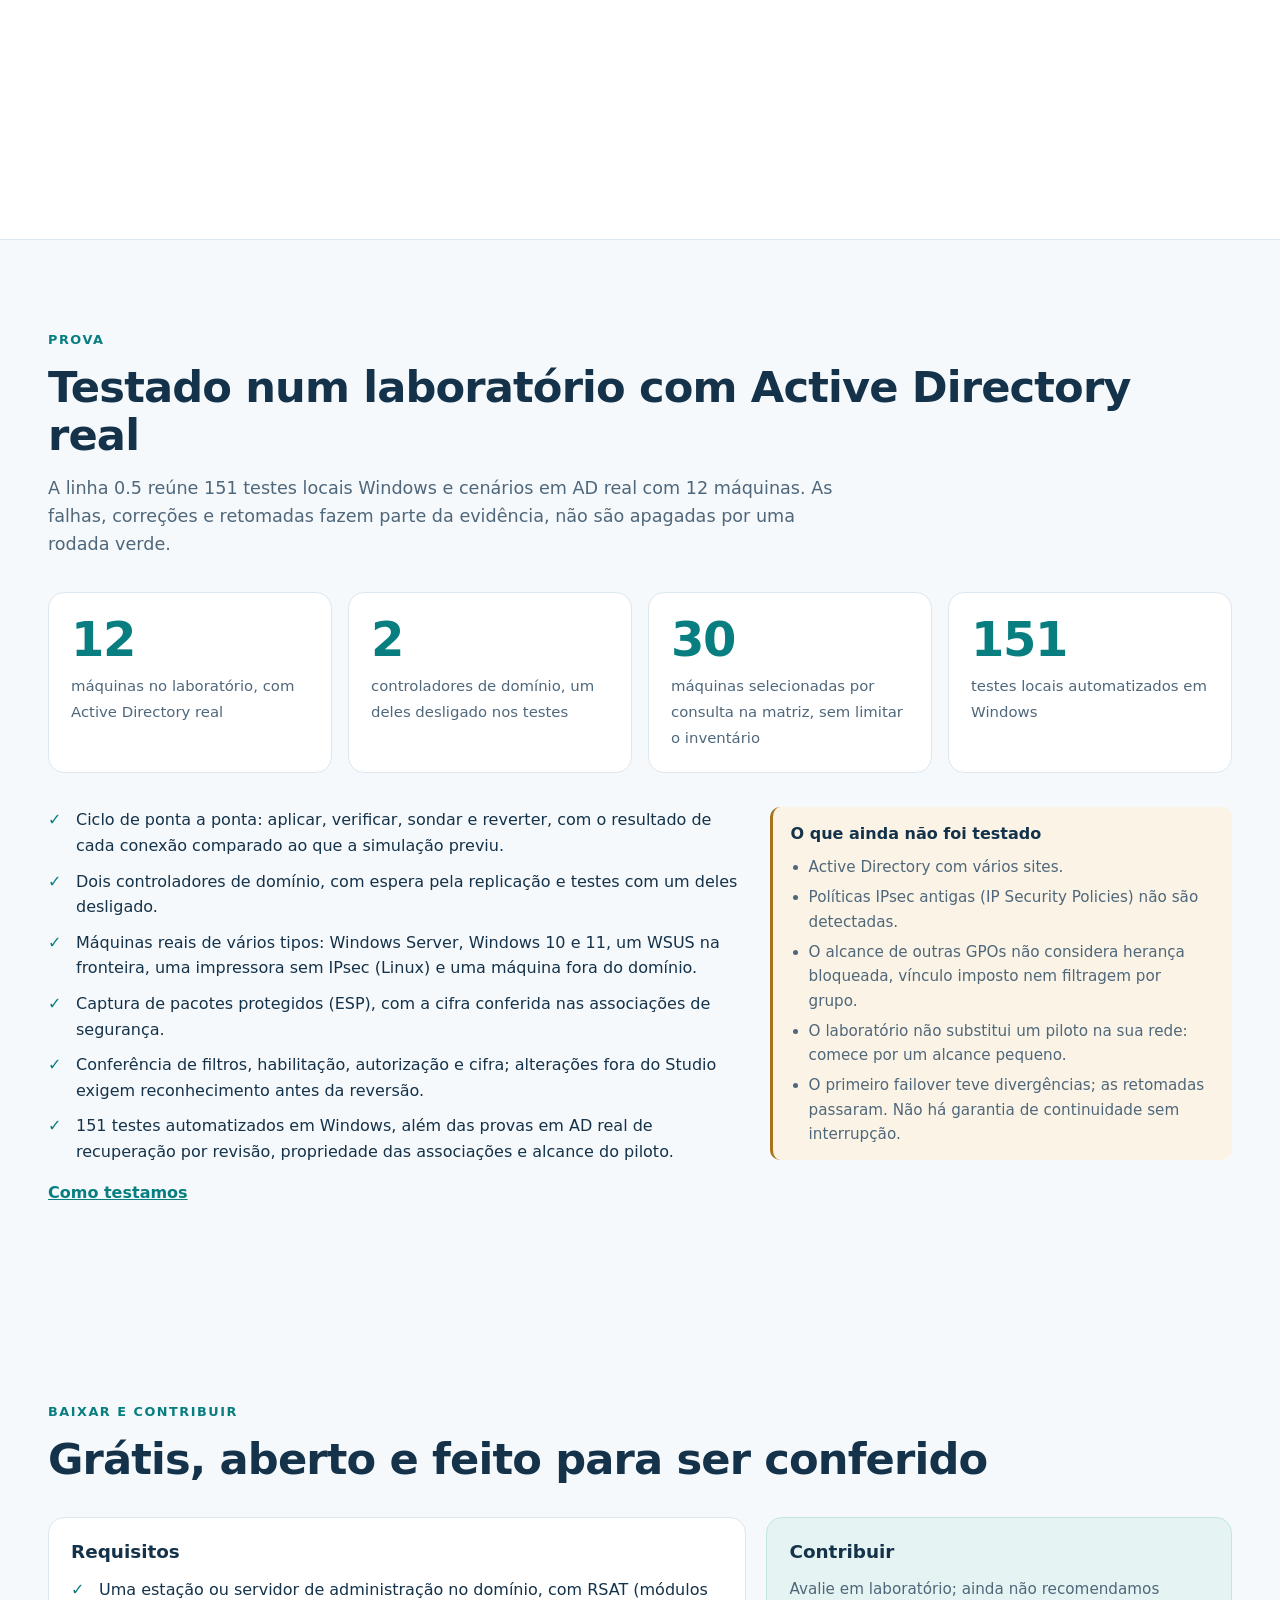
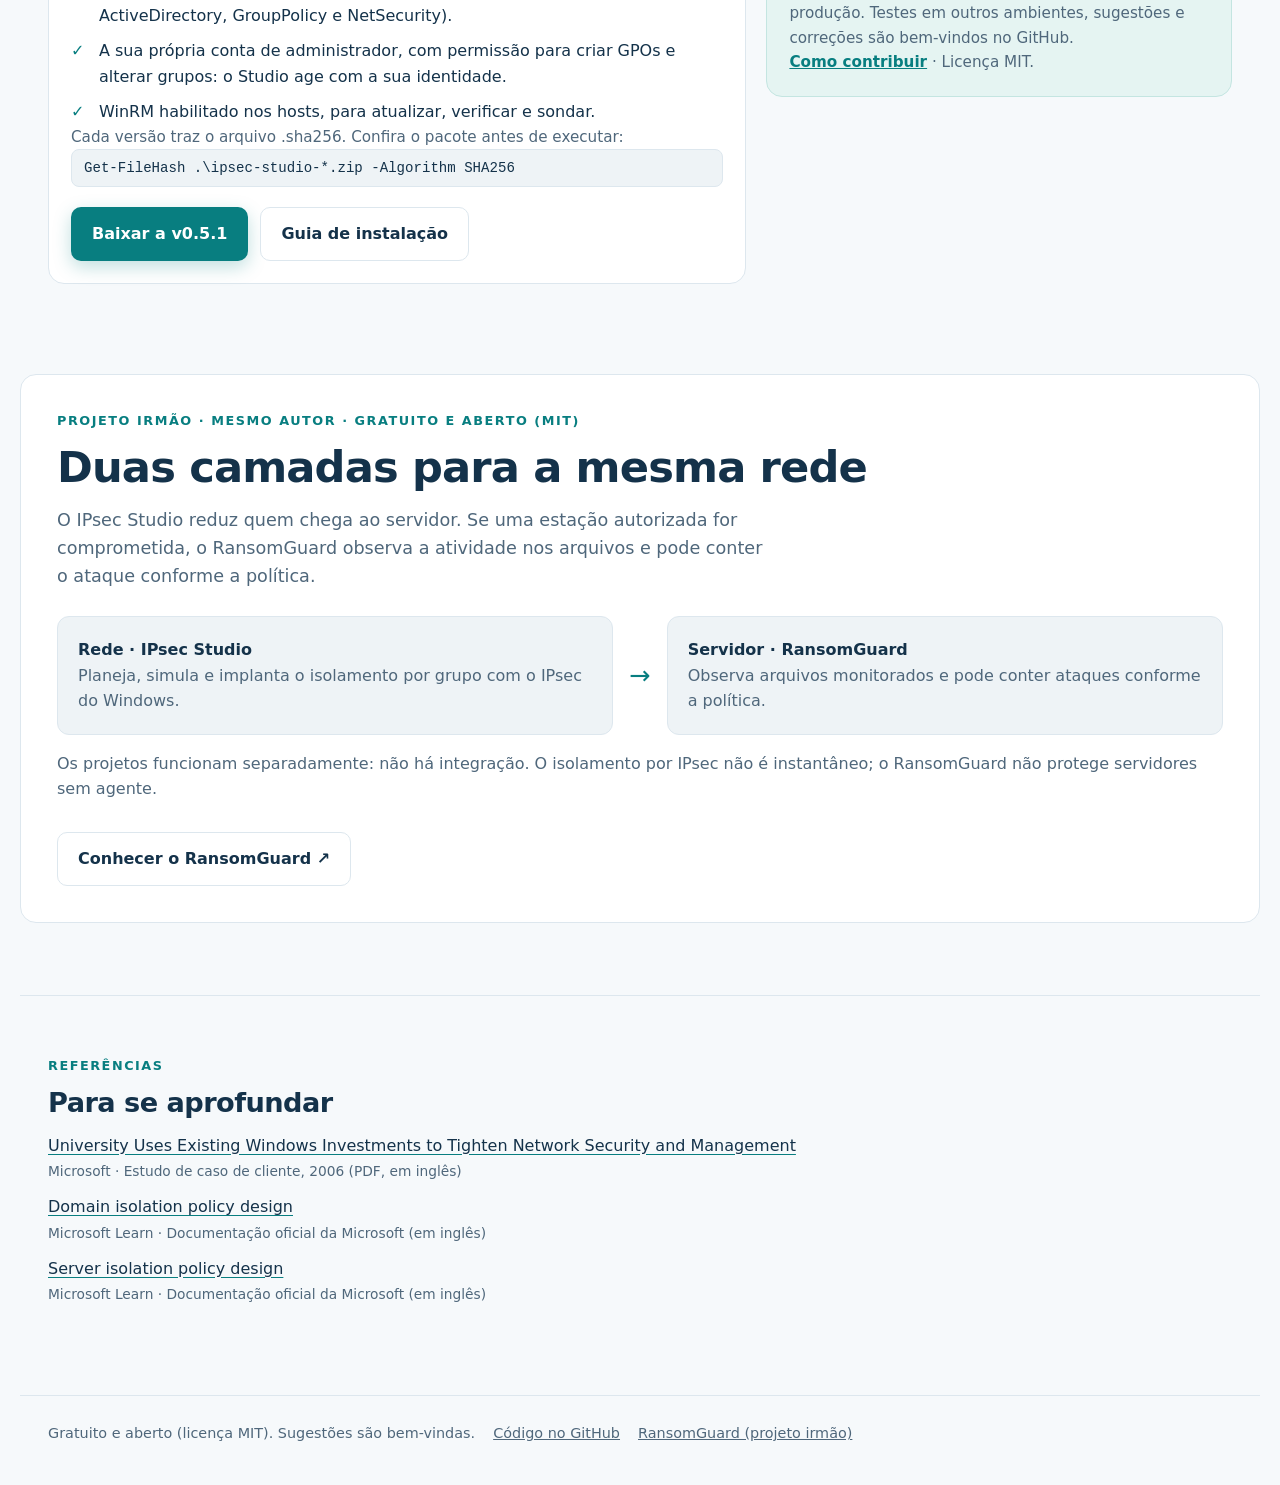
==== commit ba09d6ac: "Add RansomGuard as a sibling project on the site" ====
--- a/site/index.html
+++ b/site/index.html
@@ -172,6 +172,19 @@
       </div>
     </section>
 
+    <section class="sibling" id="projeto-irmao">
+      <p class="eyebrow" data-i18n="sibling.eyebrow"></p>
+      <h2 id="sibling-title" data-i18n="sibling.title"></h2>
+      <p class="lead" data-i18n="sibling.intro"></p>
+      <div class="sibling-layers" role="group" aria-label="Rede e servidor / Network and server">
+        <div class="sibling-layer"><b data-i18n="sibling.network"></b><span data-i18n="sibling.networkText"></span></div>
+        <span class="sibling-arrow" aria-hidden="true">→</span>
+        <div class="sibling-layer"><b data-i18n="sibling.server"></b><span data-i18n="sibling.serverText"></span></div>
+      </div>
+      <p class="sibling-limit" data-i18n="sibling.limit"></p>
+      <a class="btn soft" href="https://www.ransomguard.com.br/" rel="noopener" data-i18n="sibling.cta"></a>
+    </section>
+
     <section class="references" id="referencias">
       <p class="eyebrow" data-i18n="references.eyebrow"></p>
       <h2 data-i18n="references.title"></h2>
@@ -182,6 +195,7 @@
   <footer class="foot">
     <span data-i18n="footer.free">Gratuito e aberto (licença MIT).</span>
     <a href="https://github.com/rodrigoimmaginario/ipsec-studio" data-i18n="footer.repo">Código no GitHub</a>
+    <a href="https://www.ransomguard.com.br/" rel="noopener" data-i18n="footer.sibling">RansomGuard (projeto irmão)</a>
   </footer>
   <button class="to-top" id="to-top" type="button" hidden><span aria-hidden="true">↑</span><span class="sr" data-i18n="nav.top">Voltar ao topo</span></button>
 
--- a/site/site.css
+++ b/site/site.css
@@ -205,6 +205,18 @@
 .contribute { background: var(--teal-soft); border-color: #c4e5e1; }
 .contribute p { color: var(--muted); }
 
+/* sibling project: two independent defenses, with a contextual link on the ransomware card */
+.sibling { background: var(--paper); border: 1px solid var(--line); border-radius: var(--radius); margin-bottom: 72px; padding: 36px !important; }
+.sibling .lead { max-width: 64ch; }
+.sibling-layers { display: grid; grid-template-columns: 1fr auto 1fr; align-items: center; gap: 16px; margin: 26px 0 16px; }
+.sibling-layer { min-width: 0; background: var(--band); border: 1px solid var(--line); border-radius: 12px; padding: 20px; }
+.sibling-layer b, .sibling-layer span { display: block; }
+.sibling-layer span, .sibling-limit { color: var(--muted); }
+.sibling-arrow { color: var(--teal); font-size: 1.6rem; }
+.sibling .btn { margin-top: 14px; }
+.sibling-question { border-top: 1px solid var(--line); padding-top: 12px; }
+@media (max-width: 600px) { .sibling { margin: 0 18px 60px; padding: 24px !important; } .sibling-layers { grid-template-columns: 1fr; gap: 6px; } .sibling-arrow { transform: rotate(90deg); text-align: center; } }
+
 /* references and footer */
 .references { border-top: 1px solid var(--line); padding-top: 60px !important; }
 .references h2 { font-size: clamp(1.3rem, 2.4vw, 1.7rem); }
